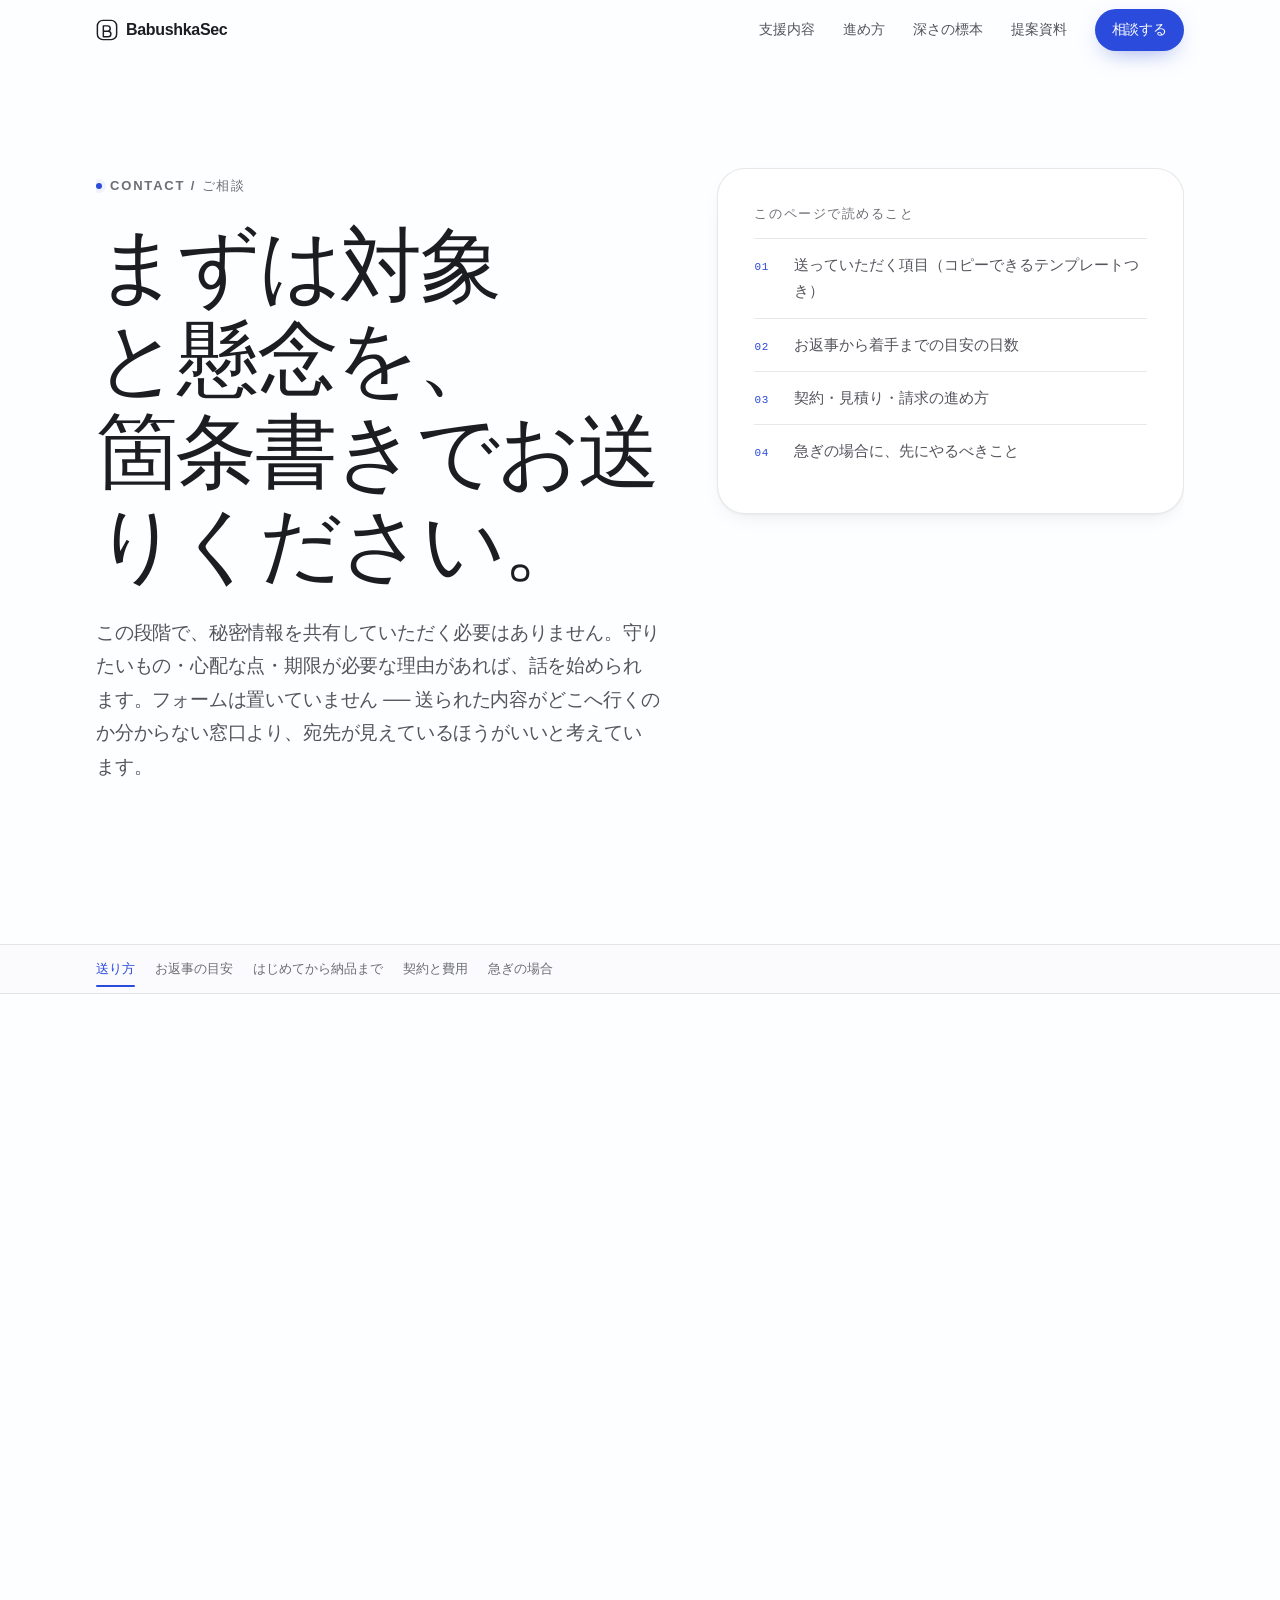
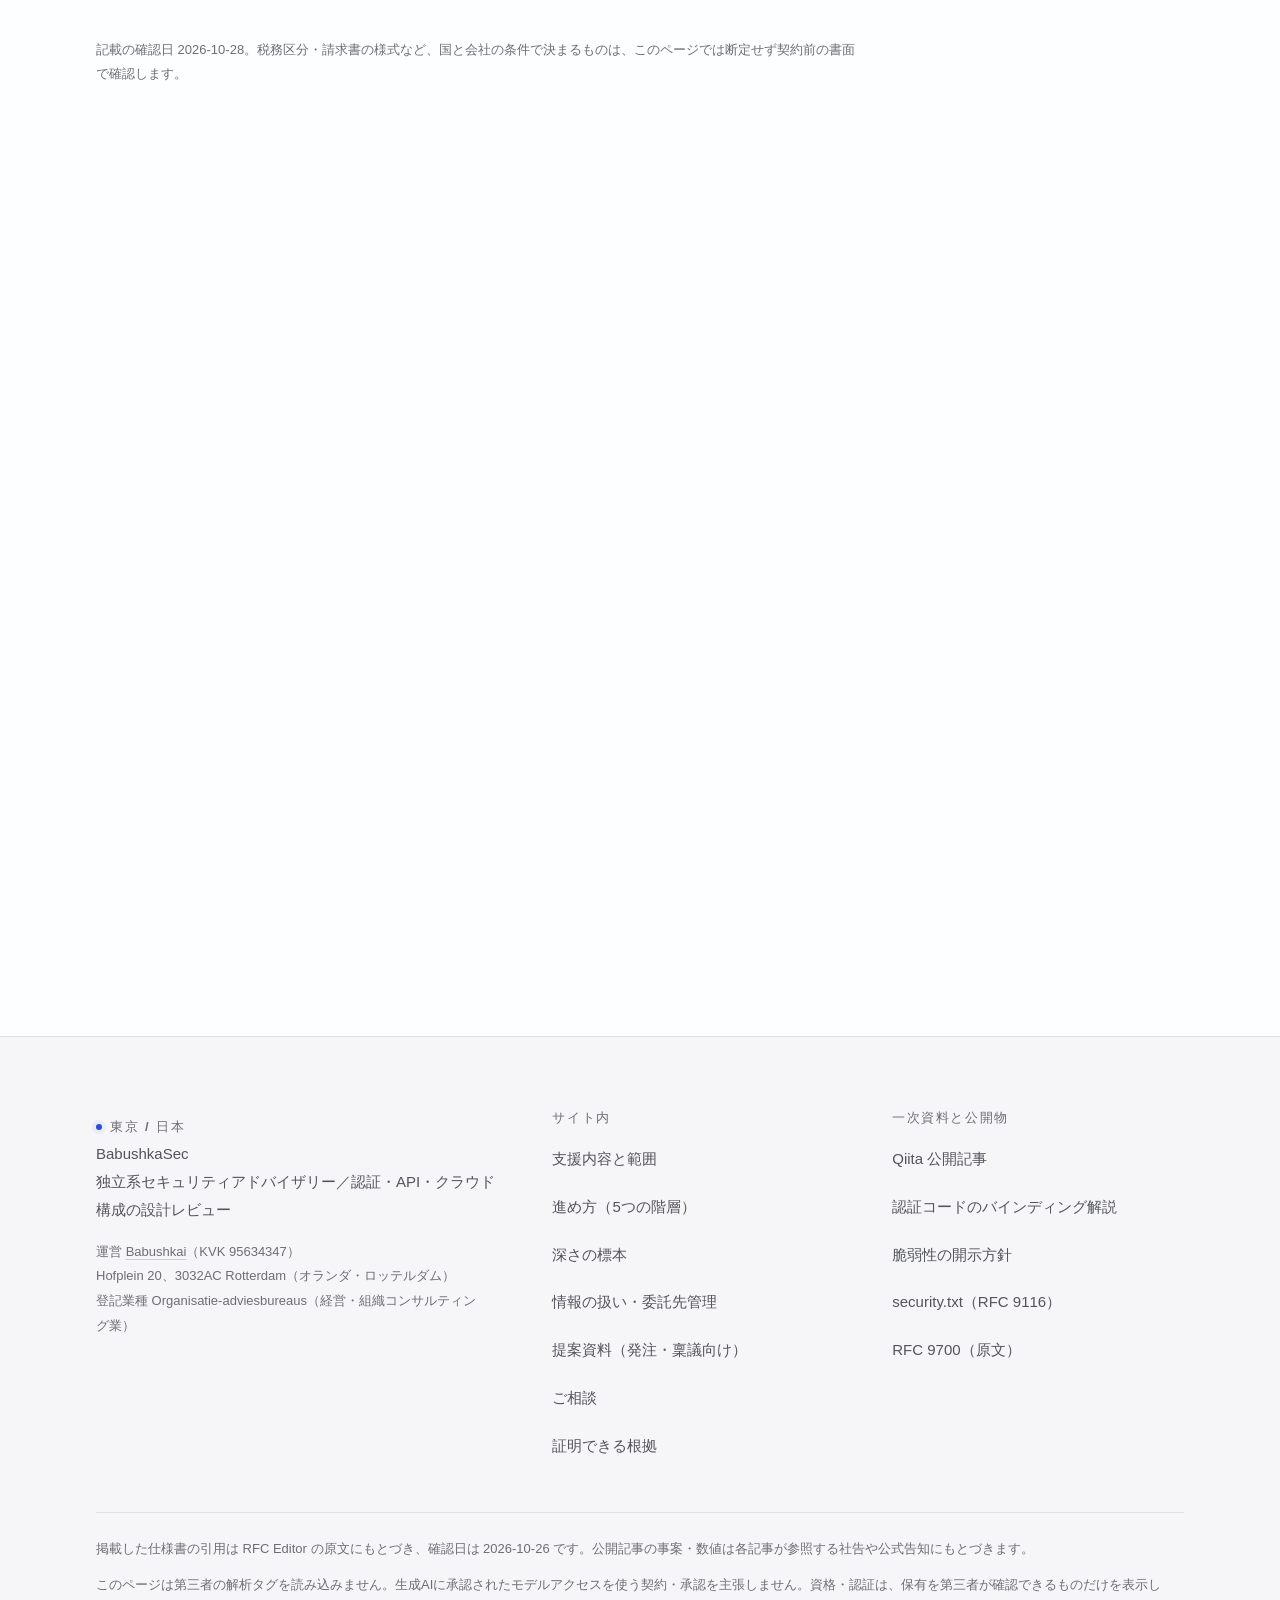
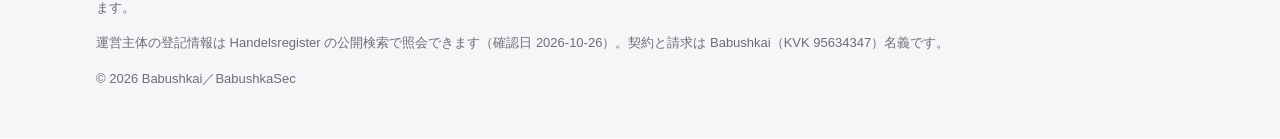
==== contact/index.html @ 6091a39f "Deploy d9eabf2 from babushkai/security-advisory" ====
<!DOCTYPE html><html lang="ja"><head><meta charset="UTF-8"><meta name="viewport" content="width=device-width, initial-scale=1"><meta http-equiv="Content-Security-Policy" content="default-src 'self'; script-src 'self'; style-src 'self'; img-src 'self' data:; font-src 'self'; connect-src 'self'; object-src 'none'; base-uri 'self'; form-action 'none'"><meta name="referrer" content="strict-origin-when-cross-origin"><meta name="view-transition" content="same-origin"><title>ご相談｜BabushkaSec</title><meta name="description" content="相談メールに書いていただく項目、お返事の目安、はじめてから納品までの流れ、契約と費用の進め方。秘密情報はまだ不要で、守りたいものと期限の理由があれば話を始められます。"><link rel="canonical" href="https://security.babushkai.com/contact/"><link rel="icon" href="/favicon.svg" type="image/svg+xml"><link rel="apple-touch-icon" href="/apple-touch-icon.png"><meta name="robots" content="noindex, nofollow"><meta property="og:type" content="website"><meta property="og:locale" content="ja_JP"><meta property="og:site_name" content="BabushkaSec"><meta property="og:title" content="ご相談｜BabushkaSec"><meta property="og:description" content="相談メールに書いていただく項目、お返事の目安、はじめてから納品までの流れ、契約と費用の進め方。秘密情報はまだ不要で、守りたいものと期限の理由があれば話を始められます。"><meta property="og:url" content="https://security.babushkai.com/contact/"><meta property="og:image" content="https://security.babushkai.com/og/contact.png"><meta property="og:image:width" content="1200"><meta property="og:image:height" content="630"><meta property="og:image:alt" content="ご相談：相談テンプレート、お返事の目安、契約と費用の手順"><meta name="twitter:card" content="summary_large_image"><meta name="theme-color" content="#fdfeff"><!-- 構造化データ（JSON-LD は data block なので CSP の実行対象ではない）。値の組み立ては src/data/schema.ts --><script type="application/ld+json">{"@context":"https://schema.org","@graph":[{"@type":"ProfessionalService","@id":"https://security.babushkai.com/#organization","name":"BabushkaSec","legalName":"Babushkai","url":"https://security.babushkai.com/","description":"東京の独立系セキュリティアドバイザリー。認証・API・クラウド構成の設計レビューを、公表資料・仕様書・設定・コード・実行結果の5階層に降りて、推測と確認を分けたまま届けます。","email":"daisuke.kuwabara@babushkai.com","foundingDate":"2024-11","identifier":{"@type":"PropertyValue","propertyID":"オランダ商工会議所（Kamer van Koophandel）の Handelsregister の登記番号","value":"95634347"},"areaServed":{"@type":"Place","name":"東京 / 日本"},"sameAs":["https://qiita.com/emi_ndk"],"availableService":[{"@type":"Service","name":"アーキテクチャレビュー","description":"仕様書の意図と、実装された前提のズレを特定します。 手元に残るもの：判断サマリ（経営層向け・数ページ） / 階層別の論点一覧（根拠のリンク付き） / 優先順位つきの改善案と再検証の条件"},{"@type":"Service","name":"Web・API 実装レビュー","description":"「直せる形」で返すために、コードと挙動まで読みます。 手元に残るもの：論点ごとの根拠（設定値・コード位置・実行結果） / そのまま送れる再現手順と期待応答 / 修正方針と回帰テスト案"},{"@type":"Service","name":"継続アドバイザリー","description":"レビューで終わらせず、設計判断に残ります。 手元に残るもの：判断の根拠が残る合意記録 / 開いたままの論点リスト（次回に続く形で） / 四半期ごとの改善計画の更新"}]},{"@type":"WebSite","@id":"https://security.babushkai.com/#website","url":"https://security.babushkai.com/","name":"BabushkaSec","inLanguage":"ja","publisher":{"@id":"https://security.babushkai.com/#organization"}}]}</script><link rel="stylesheet" href="/_astro/style.DCOoBDTN.css"></head><body><a class="skip-link" href="#main">本文へ移動</a><header class="site-header"><div class="shell header-inner"><a class="brand" href="/" aria-label="BabushkaSec ホーム"><svg viewBox="0 0 24 24" aria-hidden="true" fill="none"><rect x="1.5" y="1.5" width="21" height="21" rx="6" stroke="currentColor" stroke-width="1.6"></rect><path d="M8 7.5h4.6a2.9 2.9 0 0 1 0 5.8H8V7.5Zm0 5.8h5.2a3.05 3.05 0 0 1 0 6.1H8v-6.1Z" stroke="currentColor" stroke-width="1.6" stroke-linejoin="round"></path></svg><span>BabushkaSec</span></a><nav class="primary-nav" aria-label="メインナビゲーション"><div class="nav-links"><a href="/services/">支援内容</a><a href="/#method">進め方</a><a href="/#depth">深さの標本</a><a href="/proposal/">提案資料</a></div><a class="btn btn-primary header-cta" href="/contact/">相談する</a></nav></div></header><main id="main"><div class="page-head shell"><div class="page-head-main"><p class="eyebrow" data-reveal><span class="dot" aria-hidden="true"></span>Contact / ご相談</p><h1 data-reveal data-step="1">まずは対象と懸念を、<br>箇条書きでお送りください。</h1><p class="lead" data-reveal data-step="2">この段階で、秘密情報を共有していただく必要はありません。守りたいもの・心配な点・期限が必要な理由があれば、話を始められます。フォームは置いていません ── 送られた内容がどこへ行くのか分からない窓口より、宛先が見えているほうがいいと考えています。</p><div class="page-actions" data-reveal data-step="3"><a class="btn btn-primary btn-lg" href="mailto:daisuke.kuwabara@babushkai.com">メールで相談する</a><a class="btn btn-quiet btn-lg" href="/services/">支援内容と範囲を見る<svg class="arrow" viewBox="0 0 24 24" fill="none" aria-hidden="true"><path d="M5 12h14m-6-7 7 7-7 7" stroke="currentColor" stroke-width="1.8" stroke-linecap="round" stroke-linejoin="round"></path></svg></a></div></div><aside class="page-aside card" data-reveal data-step="4"><h2 class="page-aside-title">このページで読めること</h2><ol class="page-aside-list"><li>送っていただく項目（コピーできるテンプレートつき）</li><li>お返事から着手までの目安の日数</li><li>契約・見積り・請求の進め方</li><li>急ぎの場合に、先にやるべきこと</li></ol></aside></div><nav class="rail" aria-label="ご相談の章"><div class="rail-inner"><ol class="rail-links"><li><a href="#send">送り方</a></li><li><a href="#targets">お返事の目安</a></li><li><a href="#flow">はじめてから納品まで</a></li><li><a href="#terms">契約と費用</a></li><li><a href="#urgent">急ぎの場合</a></li></ol></div><span class="rail-progress" aria-hidden="true"></span></nav><section id="send" class="section-tight" aria-labelledby="send-title"><div class="shell"><div class="section-head"><p class="eyebrow" data-reveal><span class="dot" aria-hidden="true"></span>What to send</p><h2 id="send-title" data-reveal data-step="1">空欄のまま、<br>貼っていただいて構いません。</h2><p class="lead measure" data-reveal data-step="2">全部が埋まっている必要はありません。分かっている行だけ書いて、残りは「未定」で結構です。こちらから聞き返すのは、そのあとです。</p></div><div class="template card" data-reveal data-step="3"><div class="template-head"><h3>相談の貼り込みテンプレート</h3><button class="copy-btn" type="button" data-copy="#consult-template">コピー</button></div><pre id="consult-template"><code>対象サービス：
守りたいもの：（利用者情報 / 課金 / 社内システム など）
いま一番心配なこと：
期限が必要な理由：（来月のリリース判定に間に合わせたい など）
見せられる範囲：（設計書 / 設定の抜粋 / コード / テスト環境）
相談したい内容：設計レビュー / 実装レビュー / 継続的な相談
連絡先：</code></pre></div><p class="contact-meta" data-reveal data-step="4">宛先 <a href="mailto:daisuke.kuwabara@babushkai.com">daisuke.kuwabara@babushkai.com</a> ／ 運営 <a href="https://www.kvk.nl/zoeken/?source=kvk&amp;query=babushkai" target="_blank" rel="noopener noreferrer">Babushkai</a>（KVK 95634347・ロッテルダム登記）／ 日本語・英語、どちらも歓迎します</p><div class="callout" data-reveal data-step="4"><h3>書かなくてよかったもの</h3><p>認証情報の生値・顧客データのサンプル・本番の設定そのもの・誰かの名前。これらが揃うと判断が速くなることは、まずありません。必要なものはこっちから名指しでお聞きします。</p></div></div></section><section id="targets" class="section" aria-labelledby="targets-title"><div class="shell"><div class="section-head"><p class="eyebrow" data-reveal><span class="dot" aria-hidden="true"></span>Response</p><h2 id="targets-title" data-reveal data-step="1">返事が来ない、を<br>いちばん嫌がると分かっています。</h2><p class="lead measure" data-reveal data-step="2">下表は目標であって保証ではありません。遅れる理由は必ず先に連絡します。脆弱性の報告に対する目標は <a href="/disclosure/">開示方針</a> に別で置いてあります。</p></div><div class="table-wrap" data-reveal data-step="3"><table><caption>相談から着手まで（目標値。確約ではありません）</caption><thead><tr><th scope="col">段階</th><th scope="col">こちらでやること</th><th scope="col">補足</th></tr></thead><tbody><tr><th scope="row">お返事</th><td>いただいたメールに、人の目を通してお返しします。自動返信ではありません。</td><td>営業時間という区切りを置いていないので「翌営業日」ではなく営業日ベースの目安です。</td></tr><tr><th scope="row">範囲案の草案</th><td>見られる範囲・見ないもの・工数の目安を、A4 1枚の草案にしてお渡しします。</td><td>ここで金額が必要なら、前提を書いた見積りとして出します。</td></tr><tr><th scope="row">打ち合わせ</th><td>60分、オンラインで。録音の可否はそのときにご相談します。</td><td>窓口の方お1人につながれていれば、他の方は同席でも欠席でも構いません。</td></tr><tr><th scope="row">着手</th><td>範囲定義書・秘密保持契約・見積りに合意できた時点で開始します。</td><td>口頭だけで始まる仕事はしません。ここを省略すると、必ず後で範囲が膨らみます。</td></tr></tbody></table></div></div></section><section id="flow" class="section-tight" aria-labelledby="flow-title"><div class="shell"><div class="section-head"><p class="eyebrow" data-reveal><span class="dot" aria-hidden="true"></span>Process</p><h2 id="flow-title" data-reveal data-step="1">はじめる前に、<br>合意したことを書き残す。</h2></div><div class="steps" data-reveal data-step="2"><article class="step"><b>1</b><h3>相談</h3><p>対象と懸けられているものを、メールで箇条書きでお送りください。秘密情報の共有はこの段階では不要です。</p></article><article class="step"><b>2</b><h3>範囲の合意</h3><p>見るもの・見ないもの・許可の範囲・情報の扱い・費用を書面で合意します。口頭だけの開始はしません。</p></article><article class="step"><b>3</b><h3>検証</h3><p>5つの階層を降り、確認できた事実と仮説を分けたまま記録します。中間の論点を随時共有します。</p></article><article class="step"><b>4</b><h3>納品と手当て</h3><p>経営層向けの要約と、実装チームがそのまま動かせる手順をセットでお渡しし、修正後に再検証します。</p></article></div></div></section><section id="terms" class="section" aria-labelledby="terms-title"><div class="shell"><div class="section-head"><p class="eyebrow" data-reveal><span class="dot" aria-hidden="true"></span>Contract</p><h2 id="terms-title" data-reveal data-step="1">発注に必要な手続きを、<br>先に並べておきます。</h2><p class="lead measure" data-reveal data-step="2">調達・法務からの問いには、<a href="/data-handling/">情報の扱いと委託先管理</a> のページでまとめて答えています。こちらも稟議にそのまま貼れる形です。</p></div><div class="grid-cards" data-reveal data-step="3"><article class="card card-pad fact"><h3>金額は、Webに置いていません</h3><p>範囲によって変わるため、一律の価格表を置きません。初回の認識合わせのあと、前提を書いた見積り（有効期限つき）を書面でお渡しします。着手前に金額が分からなくて困る、という状態にはしません。</p></article><article class="card card-pad fact"><h3>秘密保持は、範囲より先</h3><p>範囲定義書と秘密保持契約に合意できてから作業をはじめます。雛形はどちらのものでも構いません。口頭だけで始まった仕事は、必ず後で範囲の解釈が割れます。</p></article><article class="card card-pad fact"><h3>契約と請求の主体</h3><p>Babushkai（KVK 95634347・オランダ・ロッテルダム登記）名義です。窓口メールドメインと同一商号の事業者で、商号・住所・業種は公開検索で照会できます。</p></article><article class="card card-pad fact"><h3>情報を渡す前に決めること</h3><p>見ないもの・受け取り方・保持期間・削除の確認まで、契約の時点で書面にします。生ログや個人情報を預からない形で足りることがほとんどです。</p></article></div><p class="footnote">記載の確認日 2026-10-28。税務区分・請求書の様式など、国と会社の条件で決まるものは、このページでは断定せず契約前の書面で確認します。</p></div></section><section id="urgent" class="section-tight" aria-labelledby="urgent-title"><div class="shell"><div class="section-head"><p class="eyebrow" data-reveal><span class="dot" aria-hidden="true"></span>Emergency</p><h2 id="urgent-title" data-reveal data-step="1">インシデントの最中に<br>頼める形ではありません。</h2><p class="lead measure" data-reveal data-step="2">ここは正直に書いておきます。私たちは個人事業に近い規模のアドバイザリーで、24時間の待機も、一次対応のチームも持っていません。</p></div><ul class="principles" data-reveal data-step="3"><li>被害が進行している疑いがあるときは、まず御社の窓口（SOC・CSIRT・契約中の診断会社）へ連絡してください。私たちの初回応答は営業日ベースです。</li><li>影響範囲の切り分けや、経営層への説明資料の整理には、当日でも関われることがあります。その旨を件名に書いていただけば、動けるかを先にお返しします。</li><li>修正が終わった箇所の再検証、再発防止策の設計への反映は、この仕事の中心です。</li></ul><div class="page-next" data-reveal data-step="4"><a href="/services/"><b>支援内容と範囲<svg class="arrow" viewBox="0 0 24 24" fill="none" aria-hidden="true"><path d="M5 12h14m-6-7 7 7-7 7" stroke="currentColor" stroke-width="1.8" stroke-linecap="round" stroke-linejoin="round"></path></svg></b><span>3つの支援の範囲・工数目安・含まないもの。</span></a><a href="/data-handling/"><b>情報の扱い<svg class="arrow" viewBox="0 0 24 24" fill="none" aria-hidden="true"><path d="M5 12h14m-6-7 7 7-7 7" stroke="currentColor" stroke-width="1.8" stroke-linecap="round" stroke-linejoin="round"></path></svg></b><span>預からないもの、保持と削除、未取得の規格。</span></a><a href="/disclosure/"><b>脆弱性の報告<svg class="arrow" viewBox="0 0 24 24" fill="none" aria-hidden="true"><path d="M5 12h14m-6-7 7 7-7 7" stroke="currentColor" stroke-width="1.8" stroke-linecap="round" stroke-linejoin="round"></path></svg></b><span>このサイトについて見つけた場合は、こちらから。</span></a></div></div></section></main><footer class="site-footer"><div class="shell"><div class="footer-grid"><div><p class="eyebrow"><span class="dot" aria-hidden="true"></span>東京 / 日本</p><p class="person-role">BabushkaSec<br>独立系セキュリティアドバイザリー／認証・API・クラウド構成の設計レビュー</p><p class="footer-operator">運営 <a href="https://www.kvk.nl/zoeken/?source=kvk&amp;query=babushkai" target="_blank" rel="noopener noreferrer">Babushkai</a>（KVK 95634347）<br>Hofplein 20、3032AC Rotterdam（オランダ・ロッテルダム）<br>登記業種 Organisatie-adviesbureaus（経営・組織コンサルティング業）</p></div><div><h3>サイト内</h3><div class="footer-links"><a href="/services/">支援内容と範囲</a><a href="/#method">進め方（5つの階層）</a><a href="/#depth">深さの標本</a><a href="/data-handling/">情報の扱い・委託先管理</a><a href="/proposal/">提案資料（発注・稟議向け）</a><a href="/contact/">ご相談</a><a href="/#trust">証明できる根拠</a></div></div><div><h3>一次資料と公開物</h3><div class="footer-links"><a href="https://qiita.com/emi_ndk" target="_blank" rel="noopener noreferrer">Qiita 公開記事</a><a href="/notes/oauth-authorization-code/">認証コードのバインディング解説</a><a href="/disclosure/">脆弱性の開示方針</a><a href="/.well-known/security.txt">security.txt（RFC 9116）</a><a href="https://www.rfc-editor.org/rfc/rfc9700.html" target="_blank" rel="noopener noreferrer">RFC 9700（原文）</a></div></div></div><div class="footer-note"><p>掲載した仕様書の引用は RFC Editor の原文にもとづき、確認日は 2026-10-26 です。公開記事の事案・数値は各記事が参照する社告や公式告知にもとづきます。</p><p>このページは第三者の解析タグを読み込みません。生成AIに承認されたモデルアクセスを使う契約・承認を主張しません。資格・認証は、保有を第三者が確認できるものだけを表示します。</p><p>運営主体の登記情報は Handelsregister の公開検索で照会できます（確認日 2026-10-26）。契約と請求は Babushkai（KVK 95634347）名義です。</p><p>&copy; 2026 Babushkai／BabushkaSec</p></div></div></footer><script type="module" src="/_astro/Base.astro_astro_type_script_index_0_lang.BrA5s5Nx.js"></script></body></html>
---- _astro/style.DCOoBDTN.css ----
@layer reset{*,:before,:after{box-sizing:border-box}body,h1,h2,h3,p,ul,ol,figure,dl,dd{margin:0}ul,ol{padding:0;list-style:none}button,input,textarea,select{font:inherit;color:inherit}button{cursor:pointer;background:0 0;border:0}button,a{-webkit-tap-highlight-color:transparent}img,svg{max-width:100%;display:block}a{color:inherit;text-decoration:none}[hidden]{display:none!important}}@layer tokens{@property --h-action{syntax:"<number>";inherits:true;initial-value:267}@property --c-action{syntax:"<number>";inherits:true;initial-value:.222}@property --h-neutral{syntax:"<number>";inherits:true;initial-value:275}@property --scrolled{syntax:"<number>";inherits:true;initial-value:0}@property --lit{syntax:"<number>";inherits:true;initial-value:0}:root{color-scheme:light;--h-action:267;--c-action:.222;--h-reject:29;--c-reject:.174;--h-accept:161;--c-accept:.11;--h-neutral:275;--canvas:oklch(99.6% .002 var(--h-neutral));--surface:oklch(100% 0 var(--h-neutral));--surface-soft:oklch(97.4% .003 var(--h-neutral));--night:oklch(15.8% .007 var(--h-action));--night-surface:oklch(21% .01 var(--h-action));--ink:oklch(23.2% .006 var(--h-neutral));--ink-2:oklch(44.8% .012 var(--h-neutral));--ink-3:oklch(54% .01 var(--h-neutral));--night-ink:oklch(97.1% .004 var(--h-neutral));--night-ink-2:oklch(72% .016 var(--h-neutral));--hairline:#00000017;--hairline-strong:#00000029;--night-hairline:#ffffff24;--action:oklch(48.9% var(--c-action) var(--h-action));--action-hover:oklch(42.2% var(--c-action) var(--h-action));--action-solid:var(--action);--on-action:oklch(99.6% .002 var(--h-neutral));--reject:oklch(54.3% var(--c-reject) var(--h-reject));--accept:oklch(51.5% var(--c-accept) var(--h-accept));--reject-ink:oklch(48.5% var(--c-reject) var(--h-reject));--accept-ink:oklch(46.1% var(--c-accept) var(--h-accept));--depth-1:oklch(48.9% var(--c-action) var(--h-action));--depth-2:oklch(41% calc(var(--c-action) * .94) var(--h-action));--depth-3:oklch(35% calc(var(--c-action) * .86) var(--h-action));--depth-4:oklch(29.5% calc(var(--c-action) * .76) var(--h-action));--depth-5:oklch(24.5% calc(var(--c-action) * .64) var(--h-action));--veil:#fbfbfdb8;--veil-strong:#fbfbfddb;--paper-edge:linear-gradient(180deg, oklch(100% 0 var(--h-neutral)), oklch(98% .003 var(--h-neutral)));--dot:#0000001a;--grid-line:oklch(from var(--ink) l c h / .05);--hover-wash:#00000005;--glow:oklch(from var(--action) l c h / .16);--night-glow:oklch(from var(--action) l c h / .34);--action-glow:oklch(from var(--action) l c h / .6);--action-hairline:oklch(from var(--action) l c h / .16);--tint:oklch(from var(--action) l c h / .06);--reject-tint:oklch(from var(--reject) l c h / .1);--accept-tint:oklch(from var(--accept) l c h / .12);--invert-ink:oklch(99.6% .002 var(--h-neutral));--code-ink:oklch(87% .012 var(--h-neutral));--link-on-night:oklch(78% .12 var(--h-action));--mark-use:oklch(85% .13 165);--mark-guard:oklch(80% .13 25);--font-sans:-apple-system, BlinkMacSystemFont, "SF Pro Display", "SF Pro Text", "Hiragino Sans", "Hiragino Kaku Gothic ProN", "Yu Gothic UI", "Noto Sans JP", "Segoe UI", sans-serif;--font-mono:ui-monospace, "SF Mono", "JetBrains Mono", Menlo, Consolas, monospace;--display:clamp(1.875rem, 7.6vw, 5.1rem);--h2:clamp(1.75rem, 4.1vw, 3rem);--h3:clamp(1.25rem, 2.1vw, 1.625rem);--lead:clamp(1.0625rem, 1.5vw, 1.375rem);--body:1.0625rem;--caption:.8125rem;--leading-tight:1.14;--leading-heading:1.32;--leading-body:1.85;--tracking-display:-.032em;--tracking-heading:-.021em;--gutter:clamp(1.25rem, 4vw, 2.5rem);--content-max:68rem;--reading-max:38rem;--section-space:clamp(5.5rem, 12vw, 10.5rem);--r-s:12px;--r-m:20px;--r-l:28px;--r-pill:999px;--shadow-s:0 1px 2px #1018280a, 0 8px 24px -12px #10182824;--shadow-m:0 2px 6px #1018280d, 0 32px 72px -28px #1018283d;--shadow-float:0 40px 120px -40px #10182861, 0 2px 8px #1018280f;--ease-out:cubic-bezier(.22, .61, .36, 1);--lift:translateY(-2px);--header-h:3.75rem;--anchor-cite:--cite}@media (width<=54rem){:root{--header-h:7.4375rem}}@supports not (color:oklch(from red l c h)){:root{--grid-line:#1d1d1f0d;--glow:#274bdb29;--night-glow:#274bdb57;--action-glow:#274bdb99;--action-hairline:#274bdb29;--tint:#274bdb0f;--reject-tint:#c0392c1a;--accept-tint:#167a531f}}@media (color-gamut:p3){:root{--c-action:.245}}}@layer base{html{scroll-behavior:smooth;scroll-padding-top:calc(var(--header-h) + 4rem);-webkit-text-size-adjust:100%;font-kerning:normal;font-optical-sizing:auto;text-spacing-trim:normal;text-autospace:normal}pre,code,kbd,samp{text-spacing-trim:space-none;text-autospace:no-autospace;font-optical-sizing:auto}body{background:var(--canvas);color:var(--ink);font-family:var(--font-sans);font-size:var(--body);line-height:var(--leading-body);font-synthesis-weight:none;-webkit-font-smoothing:antialiased;text-rendering:optimizelegibility}h1,h2,h3{font-weight:600;line-height:var(--leading-heading);letter-spacing:var(--tracking-heading);text-wrap:balance}h1,h2{font-feature-settings:"palt" 1}@supports (hanging-punctuation:first){h1,h2{hanging-punctuation:first last}}h1{font-size:var(--display);line-height:var(--leading-tight);letter-spacing:var(--tracking-display)}h2{font-size:var(--h2)}h3{font-size:var(--h3)}code,pre,kbd{font-family:var(--font-mono)}p{overflow-wrap:break-word;line-break:strict;text-wrap:pretty}strong{font-weight:600}::selection{color:var(--on-action);background:var(--action-solid)}:where(a,button,summary,[tabindex]):focus-visible{outline:3px solid var(--action);outline-offset:3px;border-radius:var(--r-s)}@supports (initial-letter:2){.article-body>h2+p:first-letter{initial-letter:2;color:var(--action);margin-inline-end:.35rem;font-weight:600}}:where(.ledger-date,.metric b,.slide-metrics b,time,.pdf-meta,.registry-en,.chip-mono,.service-no,.layer-index,.slide-foot){font-variant-numeric:tabular-nums}}@layer layout{.shell{width:min(var(--content-max), 100% - (var(--gutter) * 2));margin-inline:auto}.section{padding-block:var(--section-space);position:relative}.section-tight{padding-block:clamp(4rem,8vw,6.5rem)}.stack>*+*{margin-top:var(--gap,1rem)}.skip-link{z-index:999;border-radius:var(--r-pill);background:var(--ink);color:var(--invert-ink);transition:translate .2s var(--ease-out);padding:.75rem 1.25rem;font-size:.9375rem;position:fixed;top:.75rem;left:50%;translate:-50% -200%}.skip-link:focus{translate:-50%}}@layer components{.eyebrow{font-size:var(--caption);letter-spacing:.14em;text-transform:uppercase;color:var(--ink-3);align-items:center;gap:.5rem;font-weight:600;display:inline-flex}@media (width<=26rem){.eyebrow{letter-spacing:.06em}}.eyebrow .dot{background:var(--action);width:6px;height:6px;box-shadow:0 0 0 4px var(--tint);border-radius:50%}.lead{font-size:var(--lead);color:var(--ink-2);letter-spacing:-.01em;line-height:1.75}.measure{max-width:var(--reading-max)}.section-head{gap:1.25rem;max-width:46rem;margin-bottom:clamp(2.5rem,5vw,4.5rem);display:grid}.section-head p:last-child{color:var(--ink-2);font-size:1.0625rem}.btn{border-radius:var(--r-pill);letter-spacing:-.01em;min-height:3rem;transition:background-color .24s var(--ease-out), color .24s var(--ease-out), box-shadow .24s var(--ease-out), transform .18s var(--ease-out);justify-content:center;align-items:center;gap:.5rem;padding:.75rem 1.5rem;font-size:1rem;font-weight:600;display:inline-flex}.btn:active{transform:scale(.975)}.btn-primary{background:var(--action-solid);color:var(--on-action);box-shadow:0 8px 24px -10px var(--action-glow)}.btn-primary:hover{background:var(--action-hover)}.btn-quiet{color:var(--action);padding-inline:.5rem}.btn-quiet:hover{text-underline-offset:.35em;text-decoration:underline 1.5px}.btn-lg{min-height:3.25rem;padding:.9rem 1.875rem;font-size:1.0625rem}.arrow{width:1.1em;height:1.1em;transition:transform .24s var(--ease-out);flex:none}.btn:hover .arrow,.row-link:hover .arrow{transform:translate(3px)}.chip{border-radius:var(--r-pill);background:var(--surface-soft);color:var(--ink-2);font-size:var(--caption);letter-spacing:.01em;white-space:nowrap;align-items:center;gap:.375rem;padding:.25rem .625rem;font-weight:600;display:inline-flex}.chip-mono{font-family:var(--font-mono);letter-spacing:.02em;font-size:.75rem}a.chip{border:1px solid var(--hairline-strong);transition:color .2s var(--ease-out), border-color .2s var(--ease-out), transform .2s var(--ease-out)}a.chip:hover{color:var(--action);border-color:var(--action)}.chip-reject{background:var(--reject-tint);color:var(--reject-ink)}.chip-accept{background:var(--accept-tint);color:var(--accept-ink)}.card{background:var(--surface);border:1px solid var(--hairline);border-radius:var(--r-l);box-shadow:var(--shadow-s)}.card-pad{padding:clamp(1.5rem,3vw,2.25rem)}.rail{top:calc(var(--header-h) - 1px);z-index:90;background:var(--veil-strong);backdrop-filter:saturate(180%)blur(20px);border-block:1px solid var(--hairline);position:sticky}.rail-inner{width:min(var(--content-max), 100% - (var(--gutter) * 2));align-items:center;gap:1rem;margin-inline:auto;display:flex}.rail-links{scrollbar-width:none;-webkit-overflow-scrolling:touch;gap:clamp(.625rem,1.6vw,1.25rem);display:flex;overflow-x:auto}.rail-links::-webkit-scrollbar{display:none}.rail-links li{display:flex}.rail-links a{white-space:nowrap;color:var(--ink-3);transition:color .2s var(--ease-out);align-items:baseline;gap:.375rem;padding-block:.75rem;font-size:.8125rem;display:inline-flex}.rail-links a:hover{color:var(--ink)}.rail-links b{font-family:var(--font-mono);letter-spacing:.06em;opacity:.72;font-size:.6875rem}.rail-links a.is-current{color:var(--action);font-weight:700}.rail-hint{font-family:var(--font-mono);letter-spacing:.06em;color:var(--ink-3);flex:none;margin-inline-start:auto;font-size:.6875rem}@media (width<=47rem){.rail-hint{display:none}}@supports (animation-timeline:scroll()){.rail-progress{background:var(--action);transform-origin:0;height:2px;animation-name:rail-progress;animation-timing-function:linear;animation-fill-mode:both;position:absolute;inset:auto 0 -1px;transform:scaleX(0)}@keyframes rail-progress{0%{transform:scaleX(0)}to{transform:scaleX(1)}}.rail-progress,.site-header{animation-timeline:scroll(root)}}.site-header{z-index:100;background:var(--veil);backdrop-filter:saturate(180%)blur(20px);transition:border-color .3s var(--ease-out), background-color .3s var(--ease-out);border-bottom:1px solid #0000;position:fixed;inset:0 0 auto}@supports (color:oklch(from red l c h)) and (animation-timeline:scroll()){.site-header{background:oklch(from var(--canvas) l c h / calc(.72 + .2 * var(--scrolled)));border-bottom-color:oklch(from var(--ink) l c h / calc(var(--scrolled) * .13));animation-name:header-veil;animation-timing-function:linear;animation-fill-mode:both;animation-range:0 12px}@keyframes header-veil{0%{--scrolled:0}to{--scrolled:1}}}.header-inner{align-items:center;gap:1rem;min-height:3.75rem;display:flex}.brand{letter-spacing:-.02em;align-items:center;gap:.5rem;min-height:2.75rem;font-size:1rem;font-weight:700;display:inline-flex}.brand svg{width:22px;height:22px}.primary-nav{align-items:center;gap:clamp(.75rem,2vw,1.25rem);min-width:0;margin-inline-start:auto;display:flex}.nav-links{align-items:center;gap:clamp(.75rem,2.4vw,1.75rem);display:flex}.nav-links a{color:var(--ink-2);white-space:nowrap;transition:color .2s var(--ease-out);margin-block:-.625rem;padding-block:.625rem;font-size:.875rem;font-weight:500}.nav-links a:hover{color:var(--ink)}.nav-links a[aria-current=page]{color:var(--ink);text-underline-offset:.42em;font-weight:650;text-decoration:underline 1.5px}.header-cta{white-space:nowrap;flex:none;min-height:2.375rem;margin-inline-start:.5rem;padding:.5rem 1.0625rem;font-size:.875rem}@media (width<=54rem){.header-inner{flex-wrap:wrap;padding-block:.5rem}.primary-nav{order:3;width:100%;margin-inline-start:0}.nav-links{scrollbar-width:none;flex:auto;min-width:0;font-size:.8125rem;overflow-x:auto}.nav-links::-webkit-scrollbar{display:none}.header-cta{margin-inline-start:.75rem}}.artifact-wrap{margin-top:clamp(3rem,7vw,5.5rem);position:relative}.artifact-glow{z-index:0;pointer-events:none;background:radial-gradient(58% 58% at 50% 34%, var(--glow), transparent 70%);filter:blur(12px);height:118%;position:absolute;inset:-14% 0 auto}.artifact{z-index:1;background:var(--surface);border:1px solid var(--hairline);border-radius:var(--r-l);max-width:52rem;box-shadow:var(--shadow-float);text-align:start;margin-inline:auto;position:relative;overflow:hidden;transform:perspective(1600px)rotateX(3.5deg)}.artifact-bar{border-bottom:1px solid var(--hairline);background:var(--paper-edge);font-size:var(--caption);color:var(--ink-3);align-items:center;gap:.75rem;padding:.875rem clamp(1rem,2.5vw,1.75rem);display:flex}.artifact-bar>span:last-of-type{overflow-wrap:anywhere;min-width:0}.artifact-bar .lights{gap:6px;margin-inline-end:.25rem;display:inline-flex}.artifact-bar .lights i{background:var(--dot);border-radius:50%;width:9px;height:9px}.artifact-body{gap:clamp(1rem,2vw,1.5rem);padding:clamp(1.25rem,3vw,2rem) clamp(1rem,2.5vw,1.75rem);display:grid}@media (width>=62rem){.artifact-body{grid-template-columns:1.15fr .85fr;align-items:start}}.spec-quote{font-family:var(--font-mono);color:var(--ink-2);letter-spacing:-.005em;white-space:pre-wrap;word-break:break-word;font-size:.875rem;line-height:1.9}.spec-quote mark{background:var(--tint);color:var(--action);border-radius:4px;padding:.1em .25em;font-weight:600}@media (width<=30rem){.spec-quote{font-size:.8125rem;line-height:1.95}}.test-panel{align-content:start;gap:.75rem;display:grid}.test-row{border-radius:var(--r-s);background:var(--surface-soft);align-items:baseline;gap:.625rem;padding:.75rem .875rem;font-size:.875rem;line-height:1.6;display:flex}.test-row dt{font-family:var(--font-mono);color:var(--ink-3);letter-spacing:.02em;min-width:5.5rem;font-size:.75rem}.test-row dd{margin:0;font-weight:500}.fold{border-top:1px solid var(--hairline)}.fold:last-child{border-bottom:1px solid var(--hairline)}.fold summary{cursor:pointer;align-items:center;gap:clamp(.75rem,2vw,1.5rem);width:100%;padding:clamp(1.25rem,2.6vw,1.875rem) 0;list-style:none;display:flex}.fold summary::-webkit-details-marker{display:none}.fold summary .chevron{width:1.25rem;height:1.25rem;color:var(--ink-3);transition:transform .3s var(--ease-out), color .2s;flex:none;margin-inline-start:auto}.fold[open] summary .chevron{color:var(--action);transform:rotate(180deg)}.fold summary:hover .fold-question{color:var(--action)}.fold-question{letter-spacing:-.018em;transition:color .2s var(--ease-out);font-size:clamp(1.0625rem,1.9vw,1.375rem);font-weight:600;line-height:1.5}.fold-body{gap:clamp(1.25rem,2.6vw,2rem);padding-bottom:clamp(1.75rem,3.5vw,2.75rem);display:grid}.fold-quote{border-radius:var(--r-m);background:var(--surface);border:1px solid var(--hairline);box-shadow:var(--shadow-s);padding:clamp(1.125rem,2.4vw,1.625rem)}.fold-grid{gap:clamp(1rem,2vw,1.5rem);display:grid}@media (width>=48rem){.fold-grid{grid-template-columns:repeat(3,1fr)}}.fold-cell h3{font-size:var(--caption);letter-spacing:.1em;text-transform:uppercase;color:var(--ink-3);margin-bottom:.5rem;font-weight:700;line-height:1.4}.fold-cell p{color:var(--ink-2);font-size:.9375rem;line-height:1.8}.fold-translation{color:var(--ink-2);margin-top:.875rem;font-size:.9375rem;line-height:1.9}.fold-cite{margin-top:1.125rem;font-size:.8125rem;font-style:normal;display:block}.fold-cite a{font-family:var(--font-mono);color:var(--action);align-items:center;gap:.375rem;display:inline-flex}.fold-cite a:hover{text-underline-offset:.3em;text-decoration:underline}.fold-note{color:var(--ink-2);justify-content:start;gap:.875rem;font-size:.9375rem;line-height:1.85;display:grid}.fold-plain summary{padding-block:clamp(1.125rem,2.2vw,1.625rem)}.faq-answer{color:var(--ink-2);font-size:1rem;line-height:1.9}.disclosure-title{letter-spacing:-.01em;color:var(--night-ink);font-size:1.0625rem;font-weight:600}.metric{transition:color .2s var(--ease-out);display:block}.metric:hover b{color:var(--action)}.footnote{max-width:48rem;color:var(--ink-3);margin-top:clamp(1.5rem,3vw,2.25rem);font-size:.8125rem;line-height:1.85}.site-footer{border-top:1px solid var(--hairline);background:var(--surface-soft);padding-block:clamp(3rem,6vw,4.5rem) clamp(2rem,4vw,3rem)}.footer-grid{grid-template-columns:1fr;gap:clamp(2rem,4vw,3rem);display:grid}@media (width>=56rem){.footer-grid{grid-template-columns:1.4fr 1fr 1fr}}.footer-grid h3{font-size:var(--caption);letter-spacing:.12em;text-transform:uppercase;color:var(--ink-3);margin-bottom:.875rem}.footer-links{gap:.625rem;font-size:.9375rem;display:grid}.footer-links a{color:var(--ink-2);padding-block:.3125rem;transition:color .2s;display:inline-block}.footer-links a:hover{color:var(--ink);text-underline-offset:.3em;text-decoration:underline}.footer-operator{color:var(--ink-3);margin-top:1rem;font-size:.8125rem;line-height:1.9}.footer-operator a{text-underline-offset:.25em;text-decoration:underline;text-decoration-color:var(--hairline-strong)}.footer-operator a:hover{color:var(--ink);text-decoration-color:currentColor}.footer-note{border-top:1px solid var(--hairline);color:var(--ink-3);gap:.75rem;margin-top:clamp(2rem,4vw,3rem);padding-top:1.5rem;font-size:.8125rem;line-height:1.8;display:grid}.cite{display:inline}.cite-trigger{min-height:1.875rem;font-family:var(--font-mono);color:var(--action);border-bottom:1px dashed oklch(from var(--action) l c h / .45);border-radius:6px;align-items:baseline;gap:.3em;margin-inline:-.25rem;padding:.35em .25rem;font-size:.9375em;line-height:1.4;transition:background-color .2s,border-color .2s;display:inline-flex}.cite-trigger:hover{background:var(--tint);border-bottom-style:solid;border-bottom-color:var(--action)}.cite-mark{opacity:.55;font-size:.85em}.cite-note{inset:unset;border:1px solid var(--hairline-strong);border-radius:var(--r-m);background:var(--surface);max-inline-size:min(26rem,100vw - 3rem);color:var(--ink);box-shadow:var(--shadow-float);padding:clamp(1.125rem,2.4vw,1.5rem)}.cite-note::backdrop{background:0 0}@supports (position-area:block-end){.cite-note{position-area:block-end;position-try-fallbacks:flip-block, block-start span-inline-end, inline-start;margin-block:.5rem}}.cite-where{font-family:var(--font-mono);letter-spacing:.04em;color:var(--action);font-size:.75rem}.cite-body{color:var(--ink-2);margin-top:.625rem;font-size:.9375rem;line-height:1.85}.cite-link{color:var(--action);text-underline-offset:.28em;margin-top:1rem;font-size:.8125rem;text-decoration:underline;display:inline-block}.cite-link:hover{color:var(--action-hover)}}@layer sections{.hero{text-align:center;padding-top:clamp(7.5rem,16vw,11rem);padding-bottom:clamp(4rem,9vw,7rem);overflow-x:clip}.hero h1{margin-top:1.25rem;max-width:20ch;margin-inline:auto}.hero .lead{margin-top:1.5rem;max-width:34rem;margin-inline:auto}.hero-actions{flex-wrap:wrap;justify-content:center;gap:.75rem 1rem;margin-top:2.25rem;display:flex}.hero-meta{flex-wrap:wrap;justify-content:center;gap:.5rem;margin-top:1.5rem;display:flex}.band{background:var(--surface);border-block:1px solid var(--hairline)}.band-inner{gap:clamp(2rem,4vw,3.5rem);padding-block:clamp(3rem,6vw,4.5rem);display:grid}@media (width>=62rem){.band-inner{grid-template-columns:1.05fr .95fr;align-items:center}}.metrics{grid-template-columns:1fr;gap:clamp(1.25rem,3vw,1.75rem);display:grid}@media (width>=34rem){.metrics{grid-template-columns:repeat(2,minmax(0,1fr));gap:clamp(1.5rem,3vw,2.25rem) clamp(1.25rem,3vw,2rem)}}.metric b{letter-spacing:-.035em;white-space:nowrap;font-size:clamp(1.5rem,5.4vw,2.375rem);font-weight:700;line-height:1.14;display:block}.metric span{color:var(--ink-3);margin-top:.375rem;font-size:.8125rem;line-height:1.6;display:block}.deck{display:block}.layer-card{background:var(--surface);border:1px solid var(--hairline);border-radius:var(--r-l);box-shadow:var(--shadow-m);border-inline-start:3px solid var(--depth,var(--depth-1));gap:clamp(1rem,2vw,1.75rem);padding:clamp(1.75rem,4vw,3rem);display:grid;position:sticky}.layer-card:before{content:"";border-radius:inherit;box-shadow:var(--shadow-float);opacity:var(--lit,0);pointer-events:none;position:absolute;inset:-1px}.layer-card:first-child{--depth:var(--depth-1)}.layer-card:nth-child(2){--depth:var(--depth-2)}.layer-card:nth-child(3){--depth:var(--depth-3)}.layer-card:nth-child(4){--depth:var(--depth-4)}.layer-card:nth-child(5){--depth:var(--depth-5)}.layer-card+.layer-card{margin-top:clamp(1.25rem,2.5vh,2.25rem)}.deck>:last-child{margin-bottom:clamp(2rem,8vh,6rem)}@media (width>=56rem){.layer-card{grid-template-columns:minmax(0,1fr) minmax(0,1.35fr);gap:clamp(1.5rem,4vw,4rem)}}.layer-index{font-family:var(--font-mono);color:var(--action);letter-spacing:.08em;font-size:.8125rem}.layer-card h3{letter-spacing:-.028em;margin-top:.75rem;font-size:clamp(1.5rem,3.2vw,2.25rem);line-height:1.28}.layer-en{font-size:var(--caption);letter-spacing:.14em;text-transform:uppercase;color:var(--ink-3);margin-top:.5rem}.layer-card p{color:var(--ink-2);font-size:1.0625rem}.layer-card p+p{border-top:1px solid var(--hairline);color:var(--ink-3);margin-top:1rem;padding-top:1rem;font-size:.9375rem}@supports (position:sticky){.layer-card:first-child{top:6rem}.layer-card:nth-child(2){top:calc(6rem + 22px)}.layer-card:nth-child(3){top:calc(6rem + 44px)}.layer-card:nth-child(4){top:calc(6rem + 66px)}.layer-card:nth-child(5){top:calc(6rem + 88px)}}.ledger{border-top:1px solid var(--hairline)}.ledger-row{border-bottom:1px solid var(--hairline);transition:background-color .24s var(--ease-out);align-items:baseline;gap:.375rem 1.5rem;padding:clamp(1.25rem,2.4vw,1.75rem) 0;display:grid}@media (width>=62rem){.ledger-row{grid-template-columns:7.5rem minmax(0,1fr) 9rem 1.5rem}}.ledger-row:hover{background:var(--hover-wash)}.ledger-date{font-family:var(--font-mono);color:var(--ink-3);letter-spacing:.02em;font-size:.8125rem}.ledger-main h3{letter-spacing:-.02em;font-size:clamp(1.0625rem,1.9vw,1.375rem);line-height:1.5}.ledger-main p{color:var(--ink-3);margin-top:.375rem;font-size:.9375rem}.ledger-metric{letter-spacing:-.02em;white-space:nowrap;font-size:1.0625rem;font-weight:600}.ledger-arrow{width:1.25rem;height:1.25rem;color:var(--ink-3);transition:transform .24s var(--ease-out), color .2s}.ledger-row:hover .ledger-arrow{color:var(--action);transform:translate(4px)}.patterns{gap:clamp(1rem,2vw,1.5rem);display:grid}.pattern{transition:transform .3s var(--ease-out), box-shadow .3s var(--ease-out);gap:clamp(1.25rem,2.4vw,2rem);padding:clamp(1.5rem,3vw,2.25rem);display:grid}.pattern:hover{box-shadow:var(--shadow-m);transform:translateY(-3px)}@media (width>=62rem){.pattern{grid-template-columns:minmax(0,1.15fr) minmax(0,1fr);grid-template-areas:"head spec""quote spec";align-items:start;column-gap:clamp(2rem,4vw,3.5rem)}.pattern-head{grid-area:head}.pattern-quote{grid-area:quote}.pattern-spec{grid-area:spec}}.pattern-no{font-family:var(--font-mono);color:var(--action);letter-spacing:.08em;font-size:.8125rem}.pattern h3{max-width:27ch;margin-top:.625rem;font-size:clamp(1.125rem,2.2vw,1.5rem);line-height:1.45}.pattern-break{color:var(--ink-2);margin-top:.75rem;font-size:.9375rem}.pattern-layers{flex-wrap:wrap;gap:.375rem;margin-top:1.125rem;display:flex}.pattern-layers a{border:1px solid var(--hairline-strong);border-radius:var(--r-pill);min-height:2rem;color:var(--ink-2);transition:color .2s var(--ease-out), border-color .2s var(--ease-out);align-items:center;padding:.125rem .6875rem;font-size:.75rem;font-weight:600;display:inline-flex}.pattern-layers a:hover{color:var(--action);border-color:var(--action)}.pattern-quote{border-inline-start:2px solid var(--hairline-strong);gap:.625rem;margin:0;padding-inline-start:1.125rem;display:grid}.pattern-quote q{font-family:var(--font-mono);color:var(--ink);quotes:none;font-size:.8125rem;line-height:1.9}.pattern-translation{color:var(--ink-2);font-size:.875rem;line-height:1.8}.pattern-quote cite{font-size:var(--caption);color:var(--ink-3);flex-wrap:wrap;align-items:center;gap:.375rem .75rem;font-style:normal;display:flex}.pattern-quote cite a{color:var(--action);align-items:center;gap:.25rem;font-weight:600;display:inline-flex}.pattern-spec{border-top:1px solid var(--hairline);margin:0;display:grid}.pattern-spec>div{border-bottom:1px solid var(--hairline);gap:.25rem;padding:.875rem 0;display:grid}.pattern-spec dt{font-size:var(--caption);letter-spacing:.1em;text-transform:uppercase;color:var(--ink-3);font-weight:600}.pattern-spec dd{color:var(--ink-2);font-size:.875rem;line-height:1.75}.grid-cards{grid-template-columns:repeat(auto-fit,minmax(min(100%,19rem),1fr));gap:clamp(1rem,2vw,1.5rem);display:grid}.service{transition:transform .3s var(--ease-out), box-shadow .3s var(--ease-out);flex-direction:column;gap:1.125rem;display:flex}.service:hover{box-shadow:var(--shadow-m);transform:translateY(-4px)}.service-no{font-family:var(--font-mono);color:var(--ink-3);letter-spacing:.08em;font-size:.8125rem}.service h3{font-size:1.3125rem;line-height:1.45}.service>p{color:var(--ink-2);font-size:.9375rem}.service>ul{gap:.5rem;margin-top:auto;display:grid}.service li{color:var(--ink-2);padding-inline-start:1.125rem;font-size:.875rem;line-height:1.75;position:relative}.service li:before{content:"";background:var(--action);opacity:.55;border-radius:50%;width:5px;height:5px;position:absolute;top:.7em;left:0}.service-spec{border-top:1px solid var(--hairline);gap:.875rem;margin:0;padding-top:1.125rem;display:grid}.service-spec>div{gap:.3125rem;display:grid}.service-spec dt{font-size:var(--caption);letter-spacing:.1em;text-transform:uppercase;color:var(--ink-3);font-weight:600}.service-spec dd{color:var(--ink-2);font-size:.875rem;line-height:1.7}.service-artifacts{gap:.375rem;display:grid}.service-artifacts li{color:var(--ink-2);padding-inline-start:1.125rem;font-size:.875rem;line-height:1.7;position:relative}.service-artifacts li:before{content:"";background:var(--action);opacity:.45;border-radius:50%;width:5px;height:5px;position:absolute;top:.65em;left:0}.service .row-link{font-size:.875rem}.service-output{border-top:1px solid var(--hairline);color:var(--ink-3);padding-top:1rem;font-size:.8125rem}.service-output b{font-size:var(--caption);letter-spacing:.1em;text-transform:uppercase;color:var(--ink-3);margin-bottom:.25rem;display:block}.night{background:var(--night);color:var(--night-ink);position:relative;overflow:hidden}.night:before{content:"";pointer-events:none;background:radial-gradient(50% 50% at 50% 40%, var(--night-glow), transparent 68%);filter:blur(20px);height:90%;position:absolute;inset:-40% 0 auto}.night>*{position:relative}.night h2{color:var(--night-ink)}.night .eyebrow,.night .section-head p:last-child{color:var(--night-ink-2)}.split{gap:clamp(1rem,2vw,1.5rem);display:grid}@media (width>=56rem){.split{grid-template-columns:1fr 1fr}}.night-card{background:var(--night-surface);border:1px solid var(--night-hairline);border-radius:var(--r-l);padding:clamp(1.5rem,3vw,2.25rem)}.night-card h3{letter-spacing:-.01em;color:var(--night-ink);margin-bottom:1rem;font-size:1.0625rem}.check-list{gap:.875rem;display:grid}.check-list li{color:var(--night-ink-2);gap:.75rem;font-size:.9375rem;line-height:1.75;display:flex}.check-list svg{flex:none;width:1.125rem;height:1.125rem;margin-top:.2em}.mark-use{color:var(--mark-use)}.mark-guard{color:var(--mark-guard)}.disclosure{background:var(--night-surface);border:1px solid var(--night-hairline);border-radius:var(--r-l);align-items:start;gap:1rem;margin-top:clamp(1.25rem,2.5vw,2rem);padding:clamp(1.5rem,3vw,2.25rem);display:grid}@media (width>=56rem){.disclosure{grid-template-columns:1fr 1.4fr;gap:clamp(1.5rem,4vw,3rem)}}.disclosure p{color:var(--night-ink-2);font-size:.9375rem;line-height:1.85}.program-list{gap:.75rem;margin-top:1rem;display:grid}.program-list a,.program-list span{color:var(--night-ink);align-items:baseline;gap:.625rem;font-size:.875rem;display:flex}.program-list em{font-style:normal;font-family:var(--font-mono);letter-spacing:.04em;color:var(--night-ink-2);min-width:5.5rem;font-size:.75rem}.program-list a:hover{text-underline-offset:.3em;text-decoration:underline}.about-grid{gap:clamp(2rem,5vw,4rem);display:grid}@media (width>=62rem){.about-grid{grid-template-columns:.85fr 1.15fr}}.person{align-content:start;gap:1.25rem;display:grid}.person-name{letter-spacing:-.04em;font-size:clamp(2.25rem,6vw,3.25rem);font-weight:700;line-height:1.05}.person-role{color:var(--ink-2);font-size:.9375rem;line-height:1.85}.principles{gap:.75rem;margin-top:.5rem;display:grid}.principles li{color:var(--ink-2);padding-inline-start:1.5rem;font-size:.9375rem;position:relative}.principles li:before{content:"";background:var(--action);width:.75rem;height:1px;position:absolute;top:.7em;left:0}.writing{gap:1.75rem;display:grid}.writing h3{font-size:var(--caption);letter-spacing:.12em;text-transform:uppercase;color:var(--ink-3)}.writing ul{border-top:1px solid var(--hairline)}.writing li{border-bottom:1px solid var(--hairline)}.writing a{transition:color .2s, padding-left .24s var(--ease-out);align-items:baseline;gap:1rem;padding:.875rem 0;font-size:.9375rem;line-height:1.7;display:flex}.writing a:hover{color:var(--action);padding-left:.375rem}.writing time{font-family:var(--font-mono);color:var(--ink-3);flex:none;font-size:.75rem}.trust-heading{font-size:var(--caption);letter-spacing:.14em;text-transform:uppercase;color:var(--ink-3);margin-top:clamp(2.75rem,5.5vw,4.25rem)}.proof-grid{grid-template-columns:repeat(auto-fit,minmax(min(100%,17rem),1fr));gap:clamp(.875rem,1.6vw,1.25rem);margin-top:1.5rem;display:grid}.proof{flex-direction:column;gap:.75rem;display:flex}.proof h4{letter-spacing:-.018em;font-size:1.0625rem;line-height:1.5}.proof p{color:var(--ink-2);font-size:.9375rem;line-height:1.8}.row-link{color:var(--action);align-items:center;gap:.375rem;margin-top:auto;font-size:.875rem;font-weight:600;display:inline-flex}.row-link:hover{text-underline-offset:.3em;text-decoration:underline 1px}.trust-empty{color:var(--ink-2);margin-top:1.5rem;font-size:.9375rem;line-height:1.9}.registry{border-top:1px solid var(--hairline);margin-top:1.5rem}.registry-row{border-bottom:1px solid var(--hairline);gap:.875rem 2.5rem;padding:clamp(1.25rem,2.4vw,1.75rem) 0;display:grid}@media (width>=62rem){.registry-row{grid-template-columns:minmax(0,1fr) minmax(0,1.35fr)}}.registry-head{align-content:start;gap:.5rem;display:grid}.registry-head b{letter-spacing:-.022em;font-size:1.1875rem;line-height:1.45}.registry-en{font-family:var(--font-mono);letter-spacing:.06em;color:var(--ink-3);font-size:.75rem}.registry-head .chip{justify-self:start;margin-top:.25rem}.registry-body p{color:var(--ink-2);font-size:.9375rem;line-height:1.85}.registry-note{color:var(--ink-3);margin-top:.5rem;font-size:.875rem}.registry-body .row-link{margin-top:.875rem}.steps{grid-template-columns:repeat(auto-fit,minmax(min(100%,15rem),1fr));gap:clamp(1rem,2vw,1.5rem);display:grid}.step{border-radius:var(--r-m);background:var(--surface);border:1px solid var(--hairline);padding:clamp(1.25rem,2.6vw,1.75rem)}.step b{background:var(--tint);width:2rem;height:2rem;color:var(--action);border-radius:50%;justify-content:center;align-items:center;font-size:.875rem;font-weight:700;display:inline-flex}.step h3{margin-top:1rem;font-size:1.125rem}.step p{color:var(--ink-2);margin-top:.5rem;font-size:.9375rem;line-height:1.8}.faq{max-width:46rem;margin-inline:auto}.contact{text-align:center}.contact h2{max-width:22ch;margin-inline:auto}.contact .lead{margin-top:1.25rem;max-width:32rem;margin-inline:auto}.template{text-align:start;max-width:44rem;margin:clamp(2rem,4vw,3rem) auto 0}.template-head{border-bottom:1px solid var(--hairline);align-items:center;gap:.75rem;padding-bottom:.75rem;display:flex}.template-head h3{font-size:.9375rem}.copy-btn{border-radius:var(--r-pill);border:1px solid var(--hairline-strong);min-height:2.25rem;margin-inline-start:auto;padding:.4rem .875rem;font-size:.8125rem;font-weight:600;transition:background-color .2s,color .2s,border-color .2s}.copy-btn:hover{background:var(--ink);color:var(--invert-ink);border-color:var(--ink)}.template pre{background:var(--surface);border:1px solid var(--hairline);border-radius:var(--r-m);color:var(--ink-2);box-shadow:var(--shadow-s);margin-top:1rem;padding:clamp(1.125rem,2.4vw,1.625rem);font-size:.8125rem;line-height:2;overflow-x:auto}.contact-status{color:var(--ink-3);margin-top:1.5rem;font-size:.875rem}.contact-meta{color:var(--ink-3);overflow-wrap:anywhere;margin-top:1.25rem;font-size:.875rem;line-height:1.9}.contact-meta a{color:var(--action);text-underline-offset:.25em;text-decoration:underline;text-decoration-color:var(--hairline-strong)}.contact-meta a:hover{text-decoration-color:currentColor}.article{padding-top:clamp(7.5rem,14vw,10rem)}.article-head{text-align:center;max-width:44rem;margin-inline:auto}.article-body{gap:1.75rem;max-width:42rem;margin:clamp(2.5rem,6vw,4rem) auto 0;display:grid}.article-body h2{margin-top:clamp(2rem,5vw,3.25rem);font-size:clamp(1.375rem,2.8vw,1.875rem)}.article-body h3{margin-top:clamp(1.5rem,3vw,2.25rem);font-size:1.125rem}.article-body p{color:var(--ink-2);font-size:1.0625rem;line-height:1.95}.article-body>p+p:not(.lead){margin-top:-.5rem}.article-body a{text-underline-offset:.24em;text-decoration:underline 1px;text-decoration-color:var(--hairline-strong)}.article-body a:hover{color:var(--action);text-decoration-color:currentColor}.pullquote{border-radius:var(--r-m);background:var(--surface);border:1px solid var(--hairline);box-shadow:var(--shadow-s);padding:clamp(1.5rem,3vw,2.25rem)}.pullquote p{font-family:var(--font-mono);color:var(--ink);font-size:.9375rem;line-height:2}.pullquote cite{color:var(--ink-3);margin-top:1rem;font-size:.8125rem;font-style:normal;display:block}.codeblock{border-radius:var(--r-m);background:var(--night);color:var(--code-ink);font-family:var(--font-mono);white-space:pre-wrap;overflow-wrap:anywhere;margin:0;padding:clamp(1.125rem,2.4vw,1.625rem);font-size:.8125rem;line-height:2;overflow-x:auto}.codeblock b{color:var(--night-ink);font-weight:600}.table-wrap{border:1px solid var(--hairline);border-radius:var(--r-m);background:var(--surface);overflow-x:auto}table{border-collapse:collapse;width:100%;font-size:.875rem}caption{text-align:start;font-size:var(--caption);letter-spacing:.1em;text-transform:uppercase;color:var(--ink-3);border-bottom:1px solid var(--hairline);padding:1rem 1.25rem}th,td{text-align:start;vertical-align:top;border-bottom:1px solid var(--hairline);padding:.875rem 1.25rem;line-height:1.75}tbody tr:last-child th,tbody tr:last-child td{border-bottom:0}thead th{font-size:var(--caption);letter-spacing:.06em;text-transform:uppercase;color:var(--ink-3);background:var(--surface-soft);font-weight:700}.callout{border-radius:var(--r-m);background:var(--tint);border:1px solid var(--action-hairline);padding:clamp(1.25rem,2.6vw,1.75rem)}.callout h3{margin-bottom:.5rem;font-size:1rem}.callout p{color:var(--ink-2);font-size:.9375rem}.article-body h2{border-top:1px solid var(--hairline);padding-top:clamp(1.25rem,2.4vw,2rem)}.permalink{font-family:var(--font-mono);color:var(--ink-3);opacity:0;transition:opacity .2s var(--ease-out), color .2s var(--ease-out);margin-inline-start:.5rem;font-size:.62em;font-weight:400;text-decoration:none}h2:hover .permalink,.permalink:focus-visible{opacity:1;color:var(--action)}@media (hover:none){.permalink{opacity:.5}}.article-end{border-top:1px solid var(--hairline);gap:clamp(1.5rem,3vw,2.5rem);max-width:46rem;margin:clamp(3.5rem,7vw,5rem) auto 0;padding-top:clamp(2rem,4vw,3rem);display:grid}@media (width>=56rem){.article-end{grid-template-columns:.95fr 1.05fr;align-items:start;column-gap:clamp(2rem,4vw,3.5rem)}}.article-end-lead h2{margin-block:.75rem .875rem;font-size:clamp(1.375rem,2.6vw,1.875rem)}.article-end-lead p{color:var(--ink-2);font-size:1rem;line-height:1.9}.article-end-links{gap:.75rem;display:grid}.article-end-links a{border:1px solid var(--hairline);border-radius:var(--r-m);background:var(--surface);box-shadow:var(--shadow-s);gap:.3125rem;padding:clamp(1rem,2vw,1.375rem);display:grid;position:relative}.article-end-links b{letter-spacing:-.018em;padding-inline-end:1.75rem;font-size:1.0625rem}.article-end-links span{color:var(--ink-3);font-size:.875rem;line-height:1.75}.article-end-links .arrow{width:1.125rem;height:1.125rem;color:var(--ink-3);position:absolute;top:50%;right:clamp(1rem,2vw,1.375rem);translate:0 -50%}.article-nav{border-top:1px solid var(--hairline);flex-wrap:wrap;align-items:center;gap:1rem;max-width:42rem;margin:clamp(3rem,6vw,4.5rem) auto 0;padding-top:1.5rem;display:flex}.lost{text-align:center;place-content:center;min-height:70vh;padding-block:8rem;display:grid}.slide{border-bottom:1px solid var(--hairline);align-content:center;min-height:100svh;padding-block:clamp(6rem,11vh,8rem);scroll-margin-top:3.75rem;display:grid}@supports not (min-height:100svh){.slide{min-height:100vh}}.slide-inner{width:min(var(--content-max), 100% - (var(--gutter) * 2));gap:clamp(1.25rem,2.4vw,1.875rem);margin-inline:auto;display:grid}.slide h1,.slide h2{max-width:24ch}.slide .lead{margin-top:-.25rem}.night .lead,.night .slide-note{color:var(--night-ink-2)}.slide-cover{min-height:max(100svh,44rem)}.slide-cover .hero-actions{margin-top:.25rem}.slide .hero-actions,.slide .hero-meta{justify-content:flex-start}.slide .hero-meta{margin-top:0}.slide-metrics{background:var(--hairline);border:1px solid var(--hairline);border-radius:var(--r-l);grid-template-columns:repeat(auto-fit,minmax(min(100%,13.5rem),1fr));gap:1px;display:grid;overflow:hidden}.slide-metrics li{background:var(--surface);align-content:start;gap:.25rem;padding:clamp(1.25rem,2.4vw,1.75rem);display:grid}.slide-metrics b{letter-spacing:-.032em;font-size:clamp(1.375rem,3.4vw,2rem);font-weight:700;line-height:1.2}.slide-metrics span{color:var(--ink);font-size:.875rem;font-weight:600}.slide-metrics em{color:var(--ink-3);font-size:.8125rem;font-style:normal;line-height:1.7}.slide-cards{grid-template-columns:repeat(auto-fit,minmax(min(100%,16rem),1fr));gap:clamp(1rem,2vw,1.5rem);display:grid}.slide-card h3{font-size:1.125rem}.slide-card p{color:var(--ink-2);margin-top:.75rem;font-size:.9375rem;line-height:1.85}.slide-card-meta{font-family:var(--font-mono);letter-spacing:.08em;text-transform:uppercase;color:var(--action);margin-bottom:1rem;font-size:.6875rem}.slide-columns{grid-template-columns:repeat(auto-fit,minmax(min(100%,18rem),1fr));gap:clamp(1rem,2vw,1.5rem);display:grid}.slide-columns h3{margin-bottom:1rem;font-size:1.0625rem}.slide-list{gap:.875rem;display:grid}.slide-list li{color:var(--ink-2);padding-inline-start:1.25rem;font-size:.9375rem;line-height:1.85;position:relative}.slide-list li:before{content:"";background:var(--hairline-strong);width:.625rem;height:1px;position:absolute;top:.85em;left:0}.night .slide-list li{color:var(--night-ink-2)}.night .slide-list li:before{background:var(--night-hairline)}.slide-evidence{grid-template-columns:repeat(auto-fit,minmax(min(100%,15.5rem),1fr));gap:clamp(.75rem,1.6vw,1rem);display:grid}.slide-evidence-item{align-content:start;gap:.5rem;padding:clamp(1.125rem,2.2vw,1.5rem);display:grid}.slide-evidence-item h3{font-size:1rem}.slide-evidence-item p{color:var(--ink-2);font-size:.875rem;line-height:1.85}.slide-evidence-item .row-link{margin-top:auto;font-size:.8125rem}.slide-note{border-top:1px solid var(--hairline);max-width:52rem;color:var(--ink-3);padding-top:1.125rem;font-size:.875rem;line-height:1.9}.night .slide-note{border-top-color:var(--night-hairline)}.slide-sources{flex-wrap:wrap;align-items:center;gap:.5rem 1rem;display:flex}.slide-sources-label{font-family:var(--font-mono);letter-spacing:.1em;text-transform:uppercase;color:var(--ink-3);font-size:.6875rem}.slide-sources a{color:var(--action);text-underline-offset:.25em;text-decoration:underline 1px;text-decoration-color:var(--hairline-strong);font-size:.875rem;font-weight:600}.slide-sources a:hover{text-decoration-color:currentColor}.night .slide-sources-label{color:var(--night-ink-2)}.night .slide-sources a{color:var(--link-on-night)}.slide-foot{font-family:var(--font-mono);letter-spacing:.08em;text-transform:uppercase;color:var(--ink-3);justify-content:space-between;gap:1rem;margin-top:clamp(.5rem,2vw,1.25rem);font-size:.6875rem;display:flex}.night .slide-foot{color:var(--night-ink-2)}.deck-toc{border-radius:var(--r-l);background:var(--surface);border:1px solid var(--hairline);box-shadow:var(--shadow-s);margin-top:clamp(1rem,3vw,2rem);padding:clamp(1.25rem,2.6vw,1.75rem)}.deck-toc-title{letter-spacing:.1em;text-transform:uppercase;color:var(--ink-3);font-size:.8125rem;font-weight:700}.deck-toc-title span{color:var(--ink-3);letter-spacing:.04em;font-weight:500}.deck-toc-list{grid-template-columns:repeat(auto-fill,minmax(min(100%,13rem),1fr));gap:.25rem 1.5rem;margin-top:1.25rem;display:grid}.deck-toc-list a{border-bottom:1px solid var(--hairline);transition:color .2s var(--ease-out);align-items:baseline;gap:.625rem;padding:.4375rem 0;font-size:.9375rem;font-weight:600;display:flex}.deck-toc-list a:hover{color:var(--action)}.deck-toc-list b{font-family:var(--font-mono);color:var(--action);letter-spacing:.06em;font-size:.6875rem;font-weight:700}@media (scripting:none){[data-print],.rail-hint,.copy-btn{display:none}}.deck-end{border-top:1px solid var(--hairline)}.deck-end .template{margin-inline:auto}.pdf-card{border:1px solid var(--hairline);border-radius:var(--r-l);background:var(--canvas);box-shadow:var(--shadow-m);margin:0;overflow:hidden}.pdf-head{border-bottom:1px solid var(--hairline);background:var(--surface);justify-content:space-between;align-items:baseline;gap:1rem;padding:.875rem clamp(1rem,2vw,1.25rem);display:flex}.pdf-name{letter-spacing:-.01em;font-size:.9375rem;font-weight:700}.pdf-meta{font-family:var(--font-mono);letter-spacing:.06em;text-transform:uppercase;color:var(--ink-3);white-space:nowrap;font-size:.6875rem}.pdf-frame{background:var(--surface-soft);border:0;width:100%;height:clamp(22rem,44vw,33rem);display:block}.pdf-fallback{border-top:1px solid var(--hairline);color:var(--ink-3);margin:0;padding:.75rem clamp(1rem,2vw,1.25rem) 1rem;font-size:.8125rem;line-height:1.85}.pdf-fallback a{color:var(--action);text-underline-offset:.25em;text-decoration:underline;text-decoration-color:var(--hairline-strong);font-weight:600}.pdf-fallback a:hover{text-decoration-color:currentColor}@media print{@page{size:A4 landscape;margin:12mm}.site-header,.rail,.skip-link,.hero-actions,.copy-btn,.rail-hint,.pdf-card,.site-footer .footer-links{display:none!important}body{background:#fff}[data-reveal]{opacity:1!important;filter:none!important;transform:none!important}.slide{break-after:page;border-bottom:0;min-height:0;padding-block:0 4mm}.deck-end{break-before:page}.slide-inner{gap:3.5mm;width:100%}.slide-cover{min-height:0}.slide h1{font-size:1.75rem;line-height:1.2}.slide h2{font-size:1.375rem;line-height:1.25}.slide h3,.slide-card h3,.slide-evidence-item h3{font-size:.875rem}.slide .lead{font-size:.8125rem;line-height:1.65}.slide-card p,.slide-list li,.slide-evidence-item p,.slide-note{font-size:.75rem;line-height:1.6}.slide-metrics b{font-size:1.125rem}.slide-metrics li,.slide-evidence-item{gap:1mm;padding:2.5mm}.slide-metrics span{font-size:.6875rem}.slide-metrics em,.slide-evidence-item .row-link{font-size:.625rem;line-height:1.5}.slide-list{gap:1.25mm}.slide-cards,.slide-columns,.slide-evidence{gap:2.5mm}.slide-evidence{grid-template-columns:repeat(4,minmax(0,1fr))}.slide-note{padding-top:2.5mm}.slide-foot{margin-top:2mm;font-size:.5625rem}.slide-sources a{font-size:.6875rem}.deck-toc{margin-top:2mm;padding:3mm}.deck-toc-list{grid-template-columns:repeat(auto-fill,minmax(min(100%,9rem),1fr));gap:.25mm 3mm;margin-top:1.5mm}.deck-toc-list a{padding:.75mm 0;font-size:.75rem}.night,.night-card{color:var(--ink)!important;border-color:var(--hairline-strong)!important;background:#fff!important}.night:before{display:none}.night h2,.night-card h3,.night .slide-list li,.night .slide-note,.night .slide-foot,.night .eyebrow{color:var(--ink)!important}.table-wrap,.card,.step,.deck-toc{box-shadow:none!important;border-color:var(--hairline-strong)!important}.slide-table table,table{font-size:8.5pt}caption{padding:1.5mm 2.5mm;font-size:6.5pt}th,td{padding:1.25mm 2.5mm;line-height:1.45}.slide-sources a:after{content:"（" attr(href) "）";color:var(--ink-3);font-weight:400}}}@layer pages{.page-head{gap:clamp(2rem,4vw,3.5rem);padding-top:clamp(7.5rem,15vw,10.5rem);padding-bottom:clamp(2.5rem,5vw,4rem);display:grid;overflow-x:clip}@media (width>=62rem){.page-head{grid-template-columns:minmax(0,1.1fr) minmax(0,.9fr);align-items:start}}.page-head-main h1{max-width:19ch;margin-top:1.25rem}.page-head-main .lead{max-width:36rem;margin-top:1.5rem}.page-actions{flex-wrap:wrap;align-items:center;gap:.75rem 1rem;margin-top:2.25rem;display:flex}.page-aside{padding:clamp(1.5rem,3vw,2.25rem)}.page-aside-title{font-size:var(--caption);letter-spacing:.12em;text-transform:uppercase;color:var(--ink-3);font-weight:700}.page-aside-list{counter-reset:aside;margin-top:1rem}.page-aside-list li{border-top:1px solid var(--hairline);color:var(--ink-2);grid-template-columns:1.75rem minmax(0,1fr);align-items:baseline;gap:.75rem;padding-block:.8125rem;font-size:.9375rem;line-height:1.75;display:grid}.page-aside-list li:before{counter-increment:aside;content:counter(aside, decimal-leading-zero);font-family:var(--font-mono);letter-spacing:.06em;color:var(--action);font-size:.6875rem}.engagements{gap:clamp(1.25rem,2.4vw,2rem);display:grid}.engage{background:var(--surface);border:1px solid var(--hairline);border-radius:var(--r-l);box-shadow:var(--shadow-s);gap:clamp(1.5rem,3vw,2.5rem);padding:clamp(1.5rem,3vw,2.5rem);display:grid}@media (width>=68rem){.engage{grid-template-columns:minmax(0,.9fr) minmax(0,1.1fr);column-gap:clamp(2rem,4vw,3.5rem)}}.engage-no{font-family:var(--font-mono);color:var(--action);letter-spacing:.08em;font-size:.8125rem}.engage-title{letter-spacing:-.026em;margin-top:.75rem;font-size:clamp(1.375rem,2.6vw,1.875rem);line-height:1.32}.engage-en{font-size:var(--caption);letter-spacing:.14em;text-transform:uppercase;color:var(--ink-3);margin-top:.375rem}.engage-decision{color:var(--ink-2);margin-top:1.125rem;font-size:.9375rem;line-height:1.85}.engage-decision b{font-size:var(--caption);letter-spacing:.1em;text-transform:uppercase;color:var(--ink-3);margin-bottom:.25rem;font-weight:700;display:block}.engage-meta{border-top:1px solid var(--hairline);gap:.75rem;margin:1.5rem 0 0;padding-top:1.25rem;display:grid}.engage-meta>div{grid-template-columns:8.5rem minmax(0,1fr);align-items:baseline;gap:.25rem 1rem;display:grid}.engage-meta dt{font-size:var(--caption);letter-spacing:.1em;text-transform:uppercase;color:var(--ink-3);font-weight:600}.engage-meta dd{letter-spacing:-.01em;margin:0;font-size:.9375rem;font-weight:600}.engage-cols{gap:clamp(1.25rem,2.4vw,1.75rem);display:grid}@media (width>=48rem){.engage-cols{grid-template-columns:1fr 1fr}}.engage-col h3{font-size:var(--caption);letter-spacing:.1em;text-transform:uppercase;color:var(--ink-3);margin-bottom:.75rem;font-weight:700;line-height:1.4}.engage-list{gap:.75rem;display:grid}.engage-list li{color:var(--ink-2);padding-inline-start:1.25rem;font-size:.875rem;line-height:1.8;position:relative}.engage-list li:before{content:"";background:var(--action);opacity:.6;width:.625rem;height:1px;position:absolute;top:.8em;left:0}.engage-out .engage-list li:before{background:var(--hairline-strong);opacity:1;width:.375rem}.engage-out .engage-list li{color:var(--ink-3)}.engage-artifacts{border-radius:var(--r-m);background:var(--tint);border:1px solid var(--action-hairline);margin:clamp(1.25rem,2.4vw,1.75rem) 0 0;padding:clamp(1.125rem,2.2vw,1.5rem)}.engage-artifacts h3{font-size:var(--caption);letter-spacing:.1em;text-transform:uppercase;color:var(--ink-3);margin-bottom:.75rem;font-weight:700;line-height:1.4}.engage-readers{border-top:1px solid var(--action-hairline);color:var(--ink-2);margin-top:1rem;padding-top:.875rem;font-size:.8125rem;line-height:1.8}.engage-readers b{color:var(--ink)}.engage-closeout{border-top:1px solid var(--hairline);color:var(--ink-3);margin:clamp(1.25rem,2.4vw,1.75rem) 0 0;padding-top:1.125rem;font-size:.875rem;line-height:1.85}.engage-closeout b{font-size:var(--caption);letter-spacing:.1em;text-transform:uppercase;color:var(--ink-3);margin-bottom:.375rem;display:block}.flow{border-top:1px solid var(--hairline);counter-reset:flow;display:grid}.flow-row{border-bottom:1px solid var(--hairline);align-items:start;gap:.375rem 1.5rem;padding:clamp(1.25rem,2.4vw,1.75rem) 0;display:grid}@media (width>=62rem){.flow-row{grid-template-columns:minmax(0,12rem) minmax(0,1.5fr) minmax(0,.9fr);gap:clamp(1.5rem,3vw,2.5rem)}}.flow-stage{letter-spacing:-.018em;align-items:baseline;gap:.625rem;font-size:1.0625rem;font-weight:600;line-height:1.6;display:flex}.flow-stage:before{counter-increment:flow;content:counter(flow, decimal-leading-zero);font-family:var(--font-mono);letter-spacing:.06em;color:var(--action);flex:none;font-size:.6875rem;font-weight:700}.flow-body{color:var(--ink-2);font-size:.9375rem;line-height:1.9}.flow-record{color:var(--ink-3);font-size:.8125rem;line-height:1.85}.flow-record b{font-size:var(--caption);letter-spacing:.1em;text-transform:uppercase;margin-bottom:.25rem;font-weight:700;display:block}.fact{flex-direction:column;gap:.625rem;display:flex}.fact h3{letter-spacing:-.018em;font-size:1.0625rem;line-height:1.5}.fact p{color:var(--ink-2);font-size:.9375rem;line-height:1.85}.fact code{font-family:var(--font-mono);font-size:.8125em}.page-next{grid-template-columns:repeat(auto-fit,minmax(min(100%,17rem),1fr));gap:clamp(1rem,2vw,1.5rem);display:grid}.page-next a{border-radius:var(--r-m);background:var(--surface);border:1px solid var(--hairline);transition:transform .3s var(--ease-out), box-shadow .3s var(--ease-out);gap:.375rem;padding:clamp(1.25rem,2.6vw,1.75rem);display:grid}.page-next a:hover{box-shadow:var(--shadow-m);transform:translateY(-3px)}.page-next b{color:var(--action);align-items:center;gap:.375rem;font-size:.9375rem;display:flex}.page-next span{color:var(--ink-3);font-size:.875rem;line-height:1.8}}@layer motion{@media (prefers-reduced-motion:no-preference){@view-transition{navigation:auto}::view-transition-old(root){animation:vt-out .2s var(--ease-out) both}::view-transition-new(root){animation:vt-in .42s var(--ease-out) both}::view-transition-group(brand){animation-duration:.42s}@keyframes vt-out{to{opacity:0}}@keyframes vt-in{0%{opacity:0;transform:translateY(14px)}}}.brand{view-transition-name:brand}:target:not(#main){animation:landed 1.8s var(--ease-out) both}@keyframes landed{0%,55%{outline:2px solid var(--action);outline-offset:10px}to{outline-offset:10px;outline:2px solid #0000}}.hero:before{content:"";z-index:-1;pointer-events:none;background:radial-gradient(72% 58% at 50% 6%, var(--glow), transparent 68%), repeating-linear-gradient(to right, var(--grid-line) 0 1px, transparent 1px 88px), repeating-linear-gradient(to bottom, var(--grid-line) 0 1px, transparent 1px 88px);height:130%;position:absolute;inset:-20% 0 auto;-webkit-mask-image:radial-gradient(64% 52% at 50% 26%,#000,#0000 76%);mask-image:radial-gradient(64% 52% at 50% 26%,#000,#0000 76%)}@media (prefers-reduced-motion:no-preference){@supports (animation-timeline:view()){.artifact-wrap{animation-name:artifact-settle;animation-timing-function:linear;animation-fill-mode:both;animation-range:entry 12% cover 46%}@keyframes artifact-settle{0%{opacity:.5;transform:translateY(56px)scale(.972)}to{opacity:1;transform:none}}}}@media (hover:hover) and (pointer:fine){.engage,.night-card,.card-pad,.template,.pdf-card,.article-end-links a{transition:transform .28s var(--ease-out), box-shadow .28s var(--ease-out), border-color .28s var(--ease-out)}.engage:hover,.night-card:hover,.card-pad:hover,.template:hover,.pdf-card:hover,.article-end-links a:hover{transform:var(--lift);box-shadow:var(--shadow-m);border-color:var(--hairline-strong)}.btn-primary:hover{box-shadow:0 14px 30px -12px var(--action-glow);translate:0 -1px}.table tbody tr:hover{background:var(--hover-wash)}.rail-links a{position:relative}.rail-links a:after{content:"";inset-inline:0;background:var(--action);transform-origin:0;height:2px;transition:transform .26s var(--ease-out);border-radius:2px;position:absolute;bottom:.375rem;transform:scaleX(0)}.rail-links a:hover:after,.rail-links a.is-current:after{transform:scaleX(1)}}.copy-btn{transition:background-color .2s var(--ease-out), color .2s var(--ease-out), border-color .2s var(--ease-out)}a.chip:hover{transform:translateY(-1px)}@supports (animation-timeline:view()){.layer-card{animation-name:layer-lit;animation-timing-function:linear;animation-fill-mode:both;animation-range:entry 18% cover 46%}@keyframes layer-lit{0%{--lit:0}to{--lit:1}}.layer-card,.artifact-wrap{animation-timeline:view()}}@supports (interpolate-size:allow-keywords){:root{interpolate-size:allow-keywords}.fold::details-content{block-size:0;transition:block-size .34s var(--ease-out), content-visibility .34s allow-discrete;overflow:clip}.fold[open]::details-content{block-size:auto}}.cite-note:popover-open{transition:opacity .2s var(--ease-out), translate .2s var(--ease-out), scale .2s var(--ease-out)}@starting-style{.cite-note:popover-open{opacity:0;translate:0 8px;scale:.985}}}@layer utilities{.visually-hidden{clip-path:inset(50%);white-space:nowrap;width:1px;height:1px;position:absolute;overflow:hidden}@media (scripting:enabled) and (prefers-reduced-motion:no-preference){[data-reveal]{opacity:0;filter:blur(6px);transform:translateY(20px)}}[data-step="1"]{--reveal-step:1}[data-step="2"]{--reveal-step:2}[data-step="3"]{--reveal-step:3}[data-step="4"]{--reveal-step:4}[data-reveal].is-visible{opacity:1;filter:none;transition:opacity .9s var(--ease-out), transform .9s var(--ease-out), filter .9s var(--ease-out);transition-delay:calc(var(--reveal-step,0) * 90ms);transform:none}@media (prefers-reduced-motion:reduce){html{scroll-behavior:auto}*,:before,:after{transition-duration:.001ms!important;animation-duration:.001ms!important;animation-iteration-count:1!important}[data-reveal]{opacity:1;filter:none;transform:none}}@media (forced-colors:active){.card,.proof,.step,.night-card,.table-wrap,.artifact,.pdf-card,.template,.deck-toc,.fold-quote,.layer-card,.registry-row{border:1px solid}.btn-primary,.copy-btn,.chip{color:inherit;background-color:#0000;border:1px solid}.site-header,.rail{backdrop-filter:none}.artifact-glow,.night:before{display:none}.artifact{transform:none}.eyebrow .dot,.service li:before,.service-artifacts li:before,.principles li:before,.rail-progress{forced-color-adjust:none}.pattern-layers a{border:1px solid}:where(a,button,summary,[tabindex]):focus-visible{outline:3px solid}.cite-note{background:canvas;border:1px solid canvastext}.cite-trigger{border-bottom-color:linktext}}@media (prefers-contrast:more){:root{--ink-2:#3c3c41;--ink-3:#4d4d53;--hairline:#0000003d}}}@layer print{@media print{.site-header,.rail,.skip-link,.copy-btn,.hero-actions,.page-actions,.rail-hint,.pdf-card,.footer-links{display:none!important}body{color:var(--ink);background:#fff}[data-reveal]{opacity:1!important;filter:none!important;transform:none!important}.section,.section-tight{padding-block:1.2cm .6cm}h1,h2,h3,h4{break-after:avoid}.card,.proof,.step,.night-card,.table-wrap,.fold-quote,.layer-card,.artifact{break-inside:avoid;box-shadow:none!important}.pattern-spec>div,.service-spec>div,.engage-meta>div,.flow-row,.page-next a{break-inside:avoid}.page-next a[href^=\/]:after{content:"（" attr(href) "）";color:var(--ink-3);font-size:.8em}.layer-card{position:static!important}.cite-note{max-inline-size:none;box-shadow:none;border:0;border-top:1px solid #d4d4d8;border-radius:0;margin-block:.5rem;padding:.5rem 0 0;display:block!important;position:static!important}.cite-mark{display:none!important}details:not([open])>summary:after{content:"（閉じた章です — 画面で開いてから印刷してください）";color:var(--ink-3);font-size:.75em;font-weight:400;display:block}.night{color:var(--ink)!important;background:#fff!important}.night h2,.night h3,.night p,.night li{color:var(--ink)!important}.night-card{border-color:var(--hairline-strong)!important}.night:before,.artifact-glow{display:none}.pattern-quote cite a[href^="https://"]:after{content:"（" attr(href) "）";color:var(--ink-3);word-break:break-all;font-size:.85em}.article-body a[href^="https://"]:after,.footer-note a[href^="https://"]:after,.contact-meta a[href^="https://"]:after{content:"（" attr(href) "）";color:var(--ink-3);word-break:break-all;font-size:.75em;font-weight:400}}}
/*$vite$:1*/
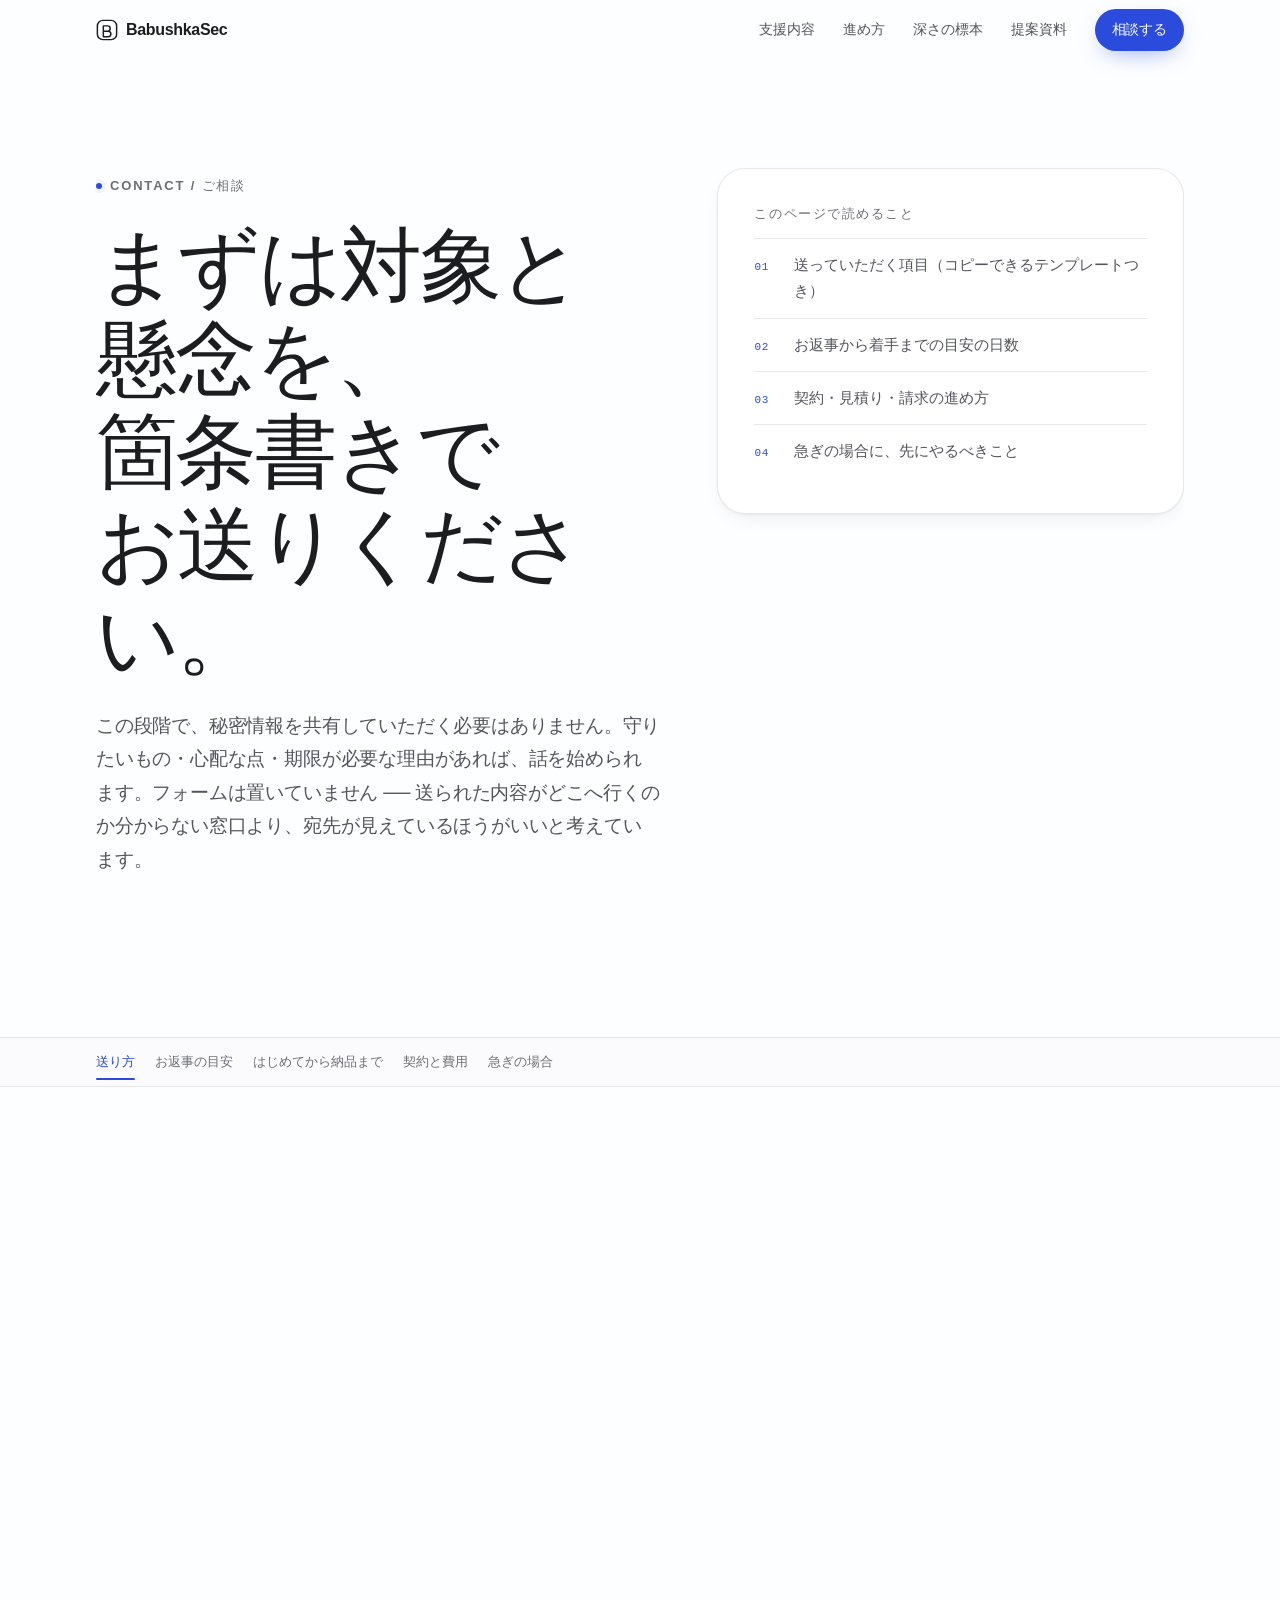
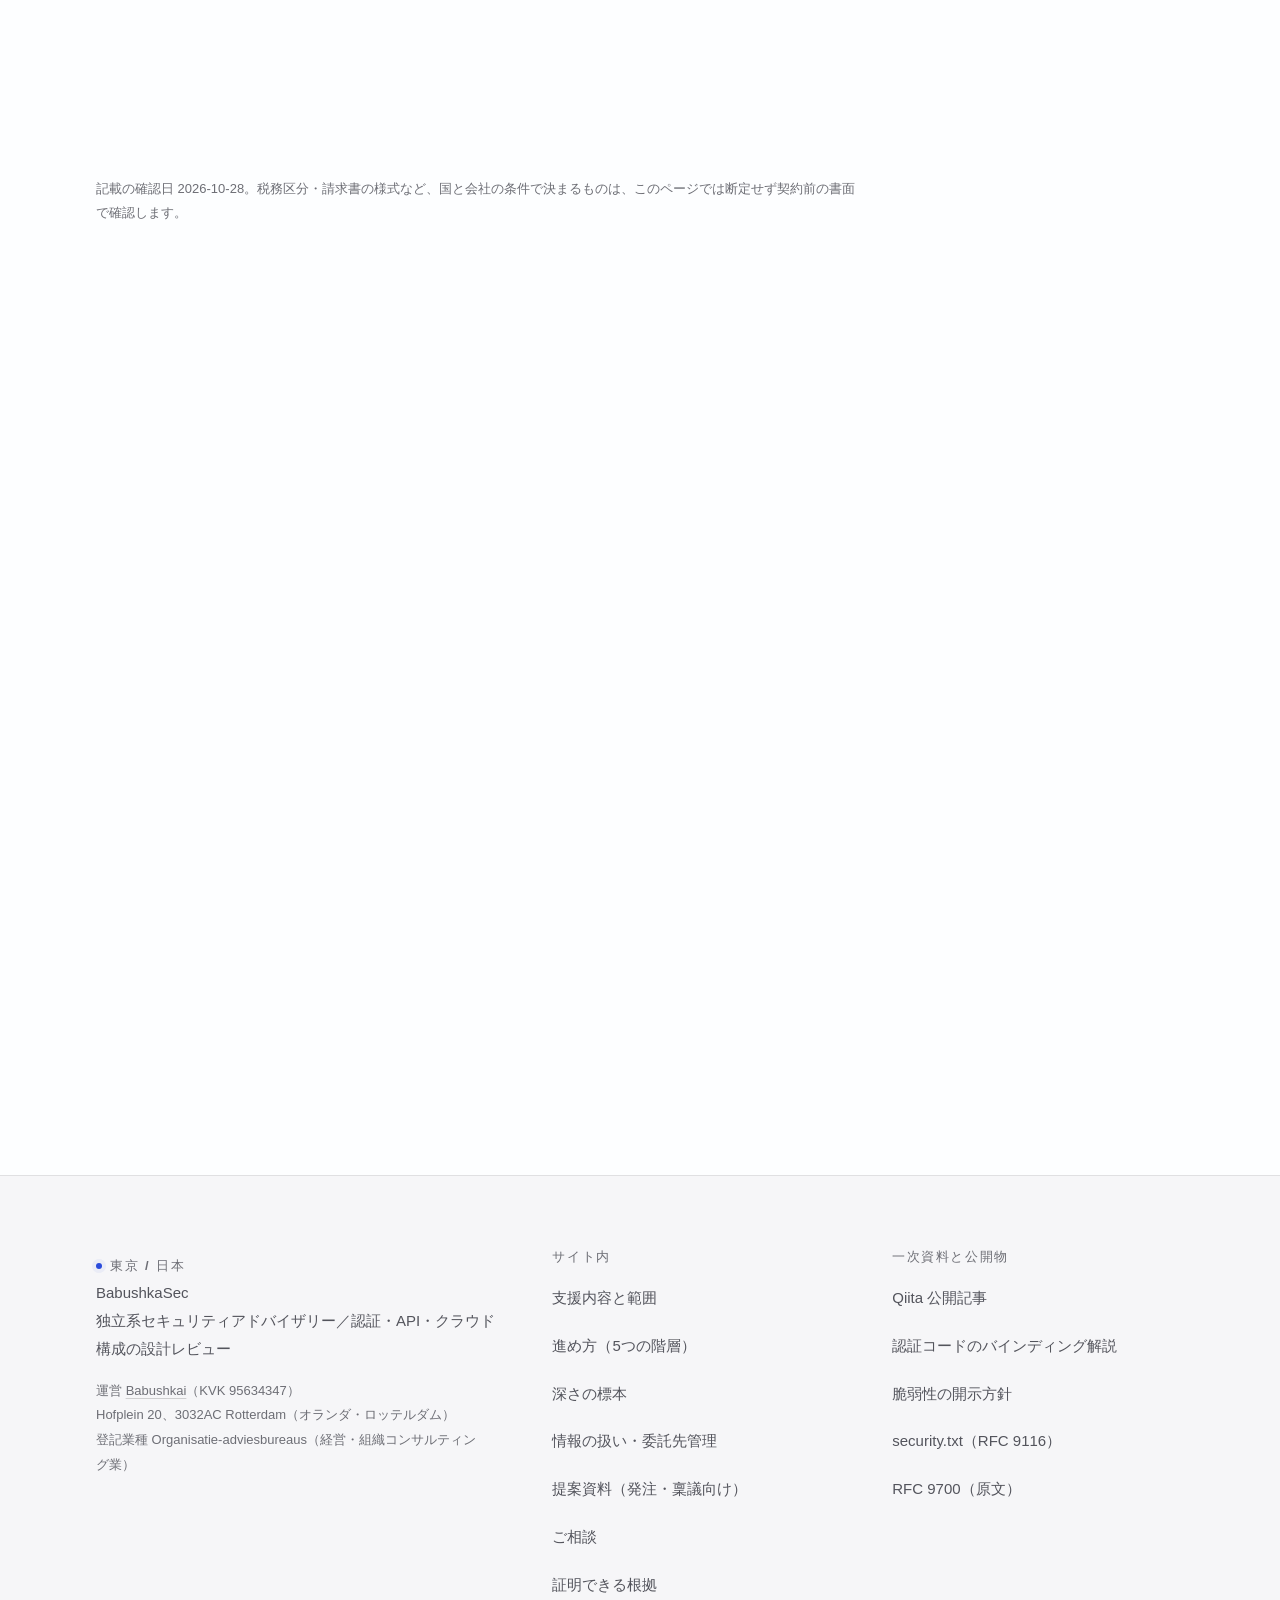
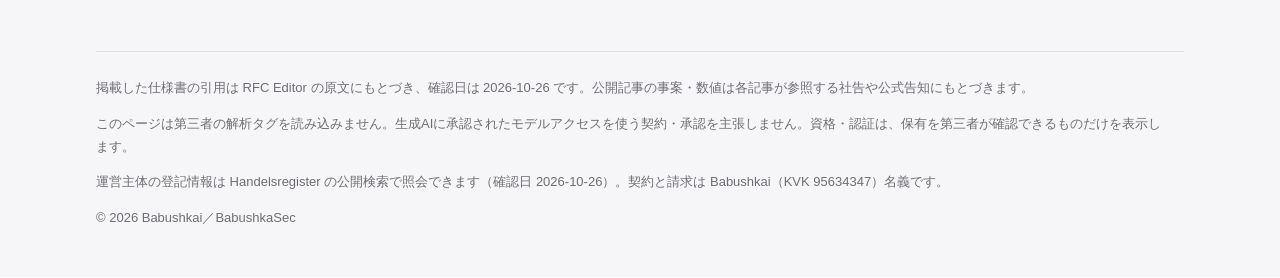
==== commit 746ec5ee: "Deploy e3f0fb6 from babushkai/security-advisory" ====
--- a/contact/index.html
+++ b/contact/index.html
@@ -1,7 +1,7 @@
-<!DOCTYPE html><html lang="ja"><head><meta charset="UTF-8"><meta name="viewport" content="width=device-width, initial-scale=1"><meta http-equiv="Content-Security-Policy" content="default-src 'self'; script-src 'self'; style-src 'self'; img-src 'self' data:; font-src 'self'; connect-src 'self'; object-src 'none'; base-uri 'self'; form-action 'none'"><meta name="referrer" content="strict-origin-when-cross-origin"><meta name="view-transition" content="same-origin"><title>ご相談｜BabushkaSec</title><meta name="description" content="相談メールに書いていただく項目、お返事の目安、はじめてから納品までの流れ、契約と費用の進め方。秘密情報はまだ不要で、守りたいものと期限の理由があれば話を始められます。"><link rel="canonical" href="https://security.babushkai.com/contact/"><link rel="icon" href="/favicon.svg" type="image/svg+xml"><link rel="apple-touch-icon" href="/apple-touch-icon.png"><meta name="robots" content="noindex, nofollow"><meta property="og:type" content="website"><meta property="og:locale" content="ja_JP"><meta property="og:site_name" content="BabushkaSec"><meta property="og:title" content="ご相談｜BabushkaSec"><meta property="og:description" content="相談メールに書いていただく項目、お返事の目安、はじめてから納品までの流れ、契約と費用の進め方。秘密情報はまだ不要で、守りたいものと期限の理由があれば話を始められます。"><meta property="og:url" content="https://security.babushkai.com/contact/"><meta property="og:image" content="https://security.babushkai.com/og/contact.png"><meta property="og:image:width" content="1200"><meta property="og:image:height" content="630"><meta property="og:image:alt" content="ご相談：相談テンプレート、お返事の目安、契約と費用の手順"><meta name="twitter:card" content="summary_large_image"><meta name="theme-color" content="#fdfeff"><!-- 構造化データ（JSON-LD は data block なので CSP の実行対象ではない）。値の組み立ては src/data/schema.ts --><script type="application/ld+json">{"@context":"https://schema.org","@graph":[{"@type":"ProfessionalService","@id":"https://security.babushkai.com/#organization","name":"BabushkaSec","legalName":"Babushkai","url":"https://security.babushkai.com/","description":"東京の独立系セキュリティアドバイザリー。認証・API・クラウド構成の設計レビューを、公表資料・仕様書・設定・コード・実行結果の5階層に降りて、推測と確認を分けたまま届けます。","email":"daisuke.kuwabara@babushkai.com","foundingDate":"2024-11","identifier":{"@type":"PropertyValue","propertyID":"オランダ商工会議所（Kamer van Koophandel）の Handelsregister の登記番号","value":"95634347"},"areaServed":{"@type":"Place","name":"東京 / 日本"},"sameAs":["https://qiita.com/emi_ndk"],"availableService":[{"@type":"Service","name":"アーキテクチャレビュー","description":"仕様書の意図と、実装された前提のズレを特定します。 手元に残るもの：判断サマリ（経営層向け・数ページ） / 階層別の論点一覧（根拠のリンク付き） / 優先順位つきの改善案と再検証の条件"},{"@type":"Service","name":"Web・API 実装レビュー","description":"「直せる形」で返すために、コードと挙動まで読みます。 手元に残るもの：論点ごとの根拠（設定値・コード位置・実行結果） / そのまま送れる再現手順と期待応答 / 修正方針と回帰テスト案"},{"@type":"Service","name":"継続アドバイザリー","description":"レビューで終わらせず、設計判断に残ります。 手元に残るもの：判断の根拠が残る合意記録 / 開いたままの論点リスト（次回に続く形で） / 四半期ごとの改善計画の更新"}]},{"@type":"WebSite","@id":"https://security.babushkai.com/#website","url":"https://security.babushkai.com/","name":"BabushkaSec","inLanguage":"ja","publisher":{"@id":"https://security.babushkai.com/#organization"}}]}</script><link rel="stylesheet" href="/_astro/style.DCOoBDTN.css"></head><body><a class="skip-link" href="#main">本文へ移動</a><header class="site-header"><div class="shell header-inner"><a class="brand" href="/" aria-label="BabushkaSec ホーム"><svg viewBox="0 0 24 24" aria-hidden="true" fill="none"><rect x="1.5" y="1.5" width="21" height="21" rx="6" stroke="currentColor" stroke-width="1.6"></rect><path d="M8 7.5h4.6a2.9 2.9 0 0 1 0 5.8H8V7.5Zm0 5.8h5.2a3.05 3.05 0 0 1 0 6.1H8v-6.1Z" stroke="currentColor" stroke-width="1.6" stroke-linejoin="round"></path></svg><span>BabushkaSec</span></a><nav class="primary-nav" aria-label="メインナビゲーション"><div class="nav-links"><a href="/services/">支援内容</a><a href="/#method">進め方</a><a href="/#depth">深さの標本</a><a href="/proposal/">提案資料</a></div><a class="btn btn-primary header-cta" href="/contact/">相談する</a></nav></div></header><main id="main"><div class="page-head shell"><div class="page-head-main"><p class="eyebrow" data-reveal><span class="dot" aria-hidden="true"></span>Contact / ご相談</p><h1 data-reveal data-step="1">まずは対象と懸念を、<br>箇条書きでお送りください。</h1><p class="lead" data-reveal data-step="2">この段階で、秘密情報を共有していただく必要はありません。守りたいもの・心配な点・期限が必要な理由があれば、話を始められます。フォームは置いていません ── 送られた内容がどこへ行くのか分からない窓口より、宛先が見えているほうがいいと考えています。</p><div class="page-actions" data-reveal data-step="3"><a class="btn btn-primary btn-lg" href="mailto:daisuke.kuwabara@babushkai.com">メールで相談する</a><a class="btn btn-quiet btn-lg" href="/services/">支援内容と範囲を見る<svg class="arrow" viewBox="0 0 24 24" fill="none" aria-hidden="true"><path d="M5 12h14m-6-7 7 7-7 7" stroke="currentColor" stroke-width="1.8" stroke-linecap="round" stroke-linejoin="round"></path></svg></a></div></div><aside class="page-aside card" data-reveal data-step="4"><h2 class="page-aside-title">このページで読めること</h2><ol class="page-aside-list"><li>送っていただく項目（コピーできるテンプレートつき）</li><li>お返事から着手までの目安の日数</li><li>契約・見積り・請求の進め方</li><li>急ぎの場合に、先にやるべきこと</li></ol></aside></div><nav class="rail" aria-label="ご相談の章"><div class="rail-inner"><ol class="rail-links"><li><a href="#send">送り方</a></li><li><a href="#targets">お返事の目安</a></li><li><a href="#flow">はじめてから納品まで</a></li><li><a href="#terms">契約と費用</a></li><li><a href="#urgent">急ぎの場合</a></li></ol></div><span class="rail-progress" aria-hidden="true"></span></nav><section id="send" class="section-tight" aria-labelledby="send-title"><div class="shell"><div class="section-head"><p class="eyebrow" data-reveal><span class="dot" aria-hidden="true"></span>What to send</p><h2 id="send-title" data-reveal data-step="1">空欄のまま、<br>貼っていただいて構いません。</h2><p class="lead measure" data-reveal data-step="2">全部が埋まっている必要はありません。分かっている行だけ書いて、残りは「未定」で結構です。こちらから聞き返すのは、そのあとです。</p></div><div class="template card" data-reveal data-step="3"><div class="template-head"><h3>相談の貼り込みテンプレート</h3><button class="copy-btn" type="button" data-copy="#consult-template">コピー</button></div><pre id="consult-template"><code>対象サービス：
+<!DOCTYPE html><html lang="ja"><head><meta charset="UTF-8"><meta name="viewport" content="width=device-width, initial-scale=1"><meta http-equiv="Content-Security-Policy" content="default-src 'self'; script-src 'self'; style-src 'self'; img-src 'self' data:; font-src 'self'; connect-src 'self'; object-src 'none'; base-uri 'self'; form-action 'none'"><meta name="referrer" content="strict-origin-when-cross-origin"><meta name="view-transition" content="same-origin"><title>ご相談｜BabushkaSec</title><meta name="description" content="相談メールに書いていただく項目、お返事の目安、はじめてから納品までの流れ、契約と費用の進め方。秘密情報はまだ不要で、守りたいものと期限の理由があれば話を始められます。"><link rel="canonical" href="https://security.babushkai.com/contact/"><link rel="icon" href="/favicon.svg" type="image/svg+xml"><link rel="apple-touch-icon" href="/apple-touch-icon.png"><meta name="robots" content="noindex, nofollow"><meta property="og:type" content="website"><meta property="og:locale" content="ja_JP"><meta property="og:site_name" content="BabushkaSec"><meta property="og:title" content="ご相談｜BabushkaSec"><meta property="og:description" content="相談メールに書いていただく項目、お返事の目安、はじめてから納品までの流れ、契約と費用の進め方。秘密情報はまだ不要で、守りたいものと期限の理由があれば話を始められます。"><meta property="og:url" content="https://security.babushkai.com/contact/"><meta property="og:image" content="https://security.babushkai.com/og/contact.png"><meta property="og:image:width" content="1200"><meta property="og:image:height" content="630"><meta property="og:image:alt" content="ご相談：相談テンプレート、お返事の目安、契約と費用の手順"><meta name="twitter:card" content="summary_large_image"><meta name="theme-color" content="#fdfeff"><!-- 構造化データ（JSON-LD は data block なので CSP の実行対象ではない）。値の組み立ては src/data/schema.ts --><script type="application/ld+json">{"@context":"https://schema.org","@graph":[{"@type":"ProfessionalService","@id":"https://security.babushkai.com/#organization","name":"BabushkaSec","legalName":"Babushkai","url":"https://security.babushkai.com/","description":"東京の独立系セキュリティアドバイザリー。認証・API・クラウド構成の設計レビューを、公表資料・仕様書・設定・コード・実行結果の5階層に降りて、推測と確認を分けたまま届けます。","email":"daisuke.kuwabara@babushkai.com","foundingDate":"2024-11","identifier":{"@type":"PropertyValue","propertyID":"オランダ商工会議所（Kamer van Koophandel）の Handelsregister の登記番号","value":"95634347"},"areaServed":{"@type":"Place","name":"東京 / 日本"},"sameAs":["https://qiita.com/emi_ndk"],"availableService":[{"@type":"Service","name":"アーキテクチャレビュー","description":"仕様書の意図と、実装された前提のズレを特定します。 手元に残るもの：判断サマリ（経営層向け・数ページ） / 階層別の論点一覧（根拠のリンク付き） / 優先順位つきの改善案と再検証の条件"},{"@type":"Service","name":"Web・API 実装レビュー","description":"「直せる形」で返すために、コードと挙動まで読みます。 手元に残るもの：論点ごとの根拠（設定値・コード位置・実行結果） / そのまま送れる再現手順と期待応答 / 修正方針と回帰テスト案"},{"@type":"Service","name":"継続アドバイザリー","description":"レビューで終わらせず、設計判断に残ります。 手元に残るもの：判断の根拠が残る合意記録 / 開いたままの論点リスト（次回に続く形で） / 四半期ごとの改善計画の更新"}]},{"@type":"WebSite","@id":"https://security.babushkai.com/#website","url":"https://security.babushkai.com/","name":"BabushkaSec","inLanguage":"ja","publisher":{"@id":"https://security.babushkai.com/#organization"}}]}</script><link rel="stylesheet" href="/_astro/style.DqUr0UtE.css"></head><body><a class="skip-link" href="#main">本文へ移動</a><header class="site-header"><div class="shell header-inner"><a class="brand" href="/" aria-label="BabushkaSec ホーム"><svg viewBox="0 0 24 24" aria-hidden="true" fill="none"><rect x="1.5" y="1.5" width="21" height="21" rx="6" stroke="currentColor" stroke-width="1.6"></rect><path d="M8 7.5h4.6a2.9 2.9 0 0 1 0 5.8H8V7.5Zm0 5.8h5.2a3.05 3.05 0 0 1 0 6.1H8v-6.1Z" stroke="currentColor" stroke-width="1.6" stroke-linejoin="round"></path></svg><span>BabushkaSec</span></a><nav class="primary-nav" aria-label="メインナビゲーション"><div class="nav-links"><a href="/services/">支援内容</a><a href="/#method">進め方</a><a href="/#depth">深さの標本</a><a href="/proposal/">提案資料</a></div><a class="btn btn-primary header-cta" href="/contact/">相談する</a></nav></div></header><main id="main"><div class="page-head shell"><div class="page-head-main"><p class="eyebrow" data-reveal><span class="dot" aria-hidden="true"></span>Contact / ご相談</p><h1 data-reveal data-step="1">まずは対象と懸念を、<br>箇条書きでお送りください。</h1><p class="lead" data-reveal data-step="2">この段階で、秘密情報を共有していただく必要はありません。守りたいもの・心配な点・期限が必要な理由があれば、話を始められます。フォームは置いていません ── 送られた内容がどこへ行くのか分からない窓口より、宛先が見えているほうがいいと考えています。</p><div class="page-actions" data-reveal data-step="3"><a class="btn btn-primary btn-lg" href="mailto:daisuke.kuwabara@babushkai.com">メールで相談する</a><a class="btn btn-quiet btn-lg" href="/services/">支援内容と範囲を見る<svg class="arrow" viewBox="0 0 24 24" fill="none" aria-hidden="true"><path d="M5 12h14m-6-7 7 7-7 7" stroke="currentColor" stroke-width="1.8" stroke-linecap="round" stroke-linejoin="round"></path></svg></a></div></div><aside class="page-aside card" data-reveal data-step="4"><h2 class="page-aside-title">このページで読めること</h2><ol class="page-aside-list"><li>送っていただく項目（コピーできるテンプレートつき）</li><li>お返事から着手までの目安の日数</li><li>契約・見積り・請求の進め方</li><li>急ぎの場合に、先にやるべきこと</li></ol></aside></div><nav class="rail" aria-label="ご相談の章"><div class="rail-inner"><ol class="rail-links"><li><a href="#send">送り方</a></li><li><a href="#targets">お返事の目安</a></li><li><a href="#flow">はじめてから納品まで</a></li><li><a href="#terms">契約と費用</a></li><li><a href="#urgent">急ぎの場合</a></li></ol></div><span class="rail-progress" aria-hidden="true"></span></nav><section id="send" class="section-tight" aria-labelledby="send-title"><div class="shell"><div class="section-head"><p class="eyebrow" data-reveal><span class="dot" aria-hidden="true"></span>What to send</p><h2 id="send-title" data-reveal data-step="1">空欄のまま、<br>貼っていただいて構いません。</h2><p class="lead measure" data-reveal data-step="2">全部が埋まっている必要はありません。分かっている行だけ書いて、残りは「未定」で結構です。こちらから聞き返すのは、そのあとです。</p></div><div class="template card" data-reveal data-step="3"><div class="template-head"><h3>相談の貼り込みテンプレート</h3><button class="copy-btn" type="button" data-copy="#consult-template">コピー</button></div><pre id="consult-template"><code>対象サービス：
 守りたいもの：（利用者情報 / 課金 / 社内システム など）
 いま一番心配なこと：
 期限が必要な理由：（来月のリリース判定に間に合わせたい など）
 見せられる範囲：（設計書 / 設定の抜粋 / コード / テスト環境）
 相談したい内容：設計レビュー / 実装レビュー / 継続的な相談
-連絡先：</code></pre></div><p class="contact-meta" data-reveal data-step="4">宛先 <a href="mailto:daisuke.kuwabara@babushkai.com">daisuke.kuwabara@babushkai.com</a> ／ 運営 <a href="https://www.kvk.nl/zoeken/?source=kvk&amp;query=babushkai" target="_blank" rel="noopener noreferrer">Babushkai</a>（KVK 95634347・ロッテルダム登記）／ 日本語・英語、どちらも歓迎します</p><div class="callout" data-reveal data-step="4"><h3>書かなくてよかったもの</h3><p>認証情報の生値・顧客データのサンプル・本番の設定そのもの・誰かの名前。これらが揃うと判断が速くなることは、まずありません。必要なものはこっちから名指しでお聞きします。</p></div></div></section><section id="targets" class="section" aria-labelledby="targets-title"><div class="shell"><div class="section-head"><p class="eyebrow" data-reveal><span class="dot" aria-hidden="true"></span>Response</p><h2 id="targets-title" data-reveal data-step="1">返事が来ない、を<br>いちばん嫌がると分かっています。</h2><p class="lead measure" data-reveal data-step="2">下表は目標であって保証ではありません。遅れる理由は必ず先に連絡します。脆弱性の報告に対する目標は <a href="/disclosure/">開示方針</a> に別で置いてあります。</p></div><div class="table-wrap" data-reveal data-step="3"><table><caption>相談から着手まで（目標値。確約ではありません）</caption><thead><tr><th scope="col">段階</th><th scope="col">こちらでやること</th><th scope="col">補足</th></tr></thead><tbody><tr><th scope="row">お返事</th><td>いただいたメールに、人の目を通してお返しします。自動返信ではありません。</td><td>営業時間という区切りを置いていないので「翌営業日」ではなく営業日ベースの目安です。</td></tr><tr><th scope="row">範囲案の草案</th><td>見られる範囲・見ないもの・工数の目安を、A4 1枚の草案にしてお渡しします。</td><td>ここで金額が必要なら、前提を書いた見積りとして出します。</td></tr><tr><th scope="row">打ち合わせ</th><td>60分、オンラインで。録音の可否はそのときにご相談します。</td><td>窓口の方お1人につながれていれば、他の方は同席でも欠席でも構いません。</td></tr><tr><th scope="row">着手</th><td>範囲定義書・秘密保持契約・見積りに合意できた時点で開始します。</td><td>口頭だけで始まる仕事はしません。ここを省略すると、必ず後で範囲が膨らみます。</td></tr></tbody></table></div></div></section><section id="flow" class="section-tight" aria-labelledby="flow-title"><div class="shell"><div class="section-head"><p class="eyebrow" data-reveal><span class="dot" aria-hidden="true"></span>Process</p><h2 id="flow-title" data-reveal data-step="1">はじめる前に、<br>合意したことを書き残す。</h2></div><div class="steps" data-reveal data-step="2"><article class="step"><b>1</b><h3>相談</h3><p>対象と懸けられているものを、メールで箇条書きでお送りください。秘密情報の共有はこの段階では不要です。</p></article><article class="step"><b>2</b><h3>範囲の合意</h3><p>見るもの・見ないもの・許可の範囲・情報の扱い・費用を書面で合意します。口頭だけの開始はしません。</p></article><article class="step"><b>3</b><h3>検証</h3><p>5つの階層を降り、確認できた事実と仮説を分けたまま記録します。中間の論点を随時共有します。</p></article><article class="step"><b>4</b><h3>納品と手当て</h3><p>経営層向けの要約と、実装チームがそのまま動かせる手順をセットでお渡しし、修正後に再検証します。</p></article></div></div></section><section id="terms" class="section" aria-labelledby="terms-title"><div class="shell"><div class="section-head"><p class="eyebrow" data-reveal><span class="dot" aria-hidden="true"></span>Contract</p><h2 id="terms-title" data-reveal data-step="1">発注に必要な手続きを、<br>先に並べておきます。</h2><p class="lead measure" data-reveal data-step="2">調達・法務からの問いには、<a href="/data-handling/">情報の扱いと委託先管理</a> のページでまとめて答えています。こちらも稟議にそのまま貼れる形です。</p></div><div class="grid-cards" data-reveal data-step="3"><article class="card card-pad fact"><h3>金額は、Webに置いていません</h3><p>範囲によって変わるため、一律の価格表を置きません。初回の認識合わせのあと、前提を書いた見積り（有効期限つき）を書面でお渡しします。着手前に金額が分からなくて困る、という状態にはしません。</p></article><article class="card card-pad fact"><h3>秘密保持は、範囲より先</h3><p>範囲定義書と秘密保持契約に合意できてから作業をはじめます。雛形はどちらのものでも構いません。口頭だけで始まった仕事は、必ず後で範囲の解釈が割れます。</p></article><article class="card card-pad fact"><h3>契約と請求の主体</h3><p>Babushkai（KVK 95634347・オランダ・ロッテルダム登記）名義です。窓口メールドメインと同一商号の事業者で、商号・住所・業種は公開検索で照会できます。</p></article><article class="card card-pad fact"><h3>情報を渡す前に決めること</h3><p>見ないもの・受け取り方・保持期間・削除の確認まで、契約の時点で書面にします。生ログや個人情報を預からない形で足りることがほとんどです。</p></article></div><p class="footnote">記載の確認日 2026-10-28。税務区分・請求書の様式など、国と会社の条件で決まるものは、このページでは断定せず契約前の書面で確認します。</p></div></section><section id="urgent" class="section-tight" aria-labelledby="urgent-title"><div class="shell"><div class="section-head"><p class="eyebrow" data-reveal><span class="dot" aria-hidden="true"></span>Emergency</p><h2 id="urgent-title" data-reveal data-step="1">インシデントの最中に<br>頼める形ではありません。</h2><p class="lead measure" data-reveal data-step="2">ここは正直に書いておきます。私たちは個人事業に近い規模のアドバイザリーで、24時間の待機も、一次対応のチームも持っていません。</p></div><ul class="principles" data-reveal data-step="3"><li>被害が進行している疑いがあるときは、まず御社の窓口（SOC・CSIRT・契約中の診断会社）へ連絡してください。私たちの初回応答は営業日ベースです。</li><li>影響範囲の切り分けや、経営層への説明資料の整理には、当日でも関われることがあります。その旨を件名に書いていただけば、動けるかを先にお返しします。</li><li>修正が終わった箇所の再検証、再発防止策の設計への反映は、この仕事の中心です。</li></ul><div class="page-next" data-reveal data-step="4"><a href="/services/"><b>支援内容と範囲<svg class="arrow" viewBox="0 0 24 24" fill="none" aria-hidden="true"><path d="M5 12h14m-6-7 7 7-7 7" stroke="currentColor" stroke-width="1.8" stroke-linecap="round" stroke-linejoin="round"></path></svg></b><span>3つの支援の範囲・工数目安・含まないもの。</span></a><a href="/data-handling/"><b>情報の扱い<svg class="arrow" viewBox="0 0 24 24" fill="none" aria-hidden="true"><path d="M5 12h14m-6-7 7 7-7 7" stroke="currentColor" stroke-width="1.8" stroke-linecap="round" stroke-linejoin="round"></path></svg></b><span>預からないもの、保持と削除、未取得の規格。</span></a><a href="/disclosure/"><b>脆弱性の報告<svg class="arrow" viewBox="0 0 24 24" fill="none" aria-hidden="true"><path d="M5 12h14m-6-7 7 7-7 7" stroke="currentColor" stroke-width="1.8" stroke-linecap="round" stroke-linejoin="round"></path></svg></b><span>このサイトについて見つけた場合は、こちらから。</span></a></div></div></section></main><footer class="site-footer"><div class="shell"><div class="footer-grid"><div><p class="eyebrow"><span class="dot" aria-hidden="true"></span>東京 / 日本</p><p class="person-role">BabushkaSec<br>独立系セキュリティアドバイザリー／認証・API・クラウド構成の設計レビュー</p><p class="footer-operator">運営 <a href="https://www.kvk.nl/zoeken/?source=kvk&amp;query=babushkai" target="_blank" rel="noopener noreferrer">Babushkai</a>（KVK 95634347）<br>Hofplein 20、3032AC Rotterdam（オランダ・ロッテルダム）<br>登記業種 Organisatie-adviesbureaus（経営・組織コンサルティング業）</p></div><div><h3>サイト内</h3><div class="footer-links"><a href="/services/">支援内容と範囲</a><a href="/#method">進め方（5つの階層）</a><a href="/#depth">深さの標本</a><a href="/data-handling/">情報の扱い・委託先管理</a><a href="/proposal/">提案資料（発注・稟議向け）</a><a href="/contact/">ご相談</a><a href="/#trust">証明できる根拠</a></div></div><div><h3>一次資料と公開物</h3><div class="footer-links"><a href="https://qiita.com/emi_ndk" target="_blank" rel="noopener noreferrer">Qiita 公開記事</a><a href="/notes/oauth-authorization-code/">認証コードのバインディング解説</a><a href="/disclosure/">脆弱性の開示方針</a><a href="/.well-known/security.txt">security.txt（RFC 9116）</a><a href="https://www.rfc-editor.org/rfc/rfc9700.html" target="_blank" rel="noopener noreferrer">RFC 9700（原文）</a></div></div></div><div class="footer-note"><p>掲載した仕様書の引用は RFC Editor の原文にもとづき、確認日は 2026-10-26 です。公開記事の事案・数値は各記事が参照する社告や公式告知にもとづきます。</p><p>このページは第三者の解析タグを読み込みません。生成AIに承認されたモデルアクセスを使う契約・承認を主張しません。資格・認証は、保有を第三者が確認できるものだけを表示します。</p><p>運営主体の登記情報は Handelsregister の公開検索で照会できます（確認日 2026-10-26）。契約と請求は Babushkai（KVK 95634347）名義です。</p><p>&copy; 2026 Babushkai／BabushkaSec</p></div></div></footer><script type="module" src="/_astro/Base.astro_astro_type_script_index_0_lang.BrA5s5Nx.js"></script></body></html>+連絡先：</code></pre></div><p class="contact-meta" data-reveal data-step="4">宛先 <a href="mailto:daisuke.kuwabara@babushkai.com">daisuke.kuwabara@babushkai.com</a> ／ 運営 <a href="https://www.kvk.nl/zoeken/?source=kvk&amp;query=babushkai" target="_blank" rel="noopener noreferrer">Babushkai</a>（KVK 95634347・ロッテルダム登記）／ 日本語・英語、どちらも歓迎します</p><div class="callout" data-reveal data-step="4"><h3>書かなくてよかったもの</h3><p>認証情報の生値・顧客データのサンプル・本番の設定そのもの・誰かの名前。これらが揃うと判断が速くなることは、まずありません。必要なものはこっちから名指しでお聞きします。</p></div></div></section><section id="targets" class="section" aria-labelledby="targets-title"><div class="shell"><div class="section-head"><p class="eyebrow" data-reveal><span class="dot" aria-hidden="true"></span>Response</p><h2 id="targets-title" data-reveal data-step="1">返事が来ない、を<br>いちばん嫌がると分かっています。</h2><p class="lead measure" data-reveal data-step="2">下表は目標であって保証ではありません。遅れる理由は必ず先に連絡します。脆弱性の報告に対する目標は <a href="/disclosure/">開示方針</a> に別で置いてあります。</p></div><div class="table-wrap" data-reveal data-step="3"><table><caption>相談から着手まで（目標値。確約ではありません）</caption><thead><tr><th scope="col">段階</th><th scope="col">こちらでやること</th><th scope="col">補足</th></tr></thead><tbody><tr><th scope="row">お返事</th><td>いただいたメールに、人の目を通してお返しします。自動返信ではありません。</td><td>営業時間という区切りを置いていないので「翌営業日」ではなく営業日ベースの目安です。</td></tr><tr><th scope="row">範囲案の草案</th><td>見られる範囲・見ないもの・工数の目安を、A4 1枚の草案にしてお渡しします。</td><td>ここで金額が必要なら、前提を書いた見積りとして出します。</td></tr><tr><th scope="row">打ち合わせ</th><td>60分、オンラインで。録音の可否はそのときにご相談します。</td><td>窓口の方お1人につながれていれば、他の方は同席でも欠席でも構いません。</td></tr><tr><th scope="row">着手</th><td>範囲定義書・秘密保持契約・見積りに合意できた時点で開始します。</td><td>口頭だけで始まる仕事はしません。ここを省略すると、必ず後で範囲が膨らみます。</td></tr></tbody></table></div></div></section><section id="flow" class="section-tight" aria-labelledby="flow-title"><div class="shell"><div class="section-head"><p class="eyebrow" data-reveal><span class="dot" aria-hidden="true"></span>Process</p><h2 id="flow-title" data-reveal data-step="1">はじめる前に、<br>合意したことを書き残す。</h2></div><div class="steps" data-reveal data-step="2"><article class="step"><b>1</b><h3>相談</h3><p>対象と懸けられているものを、メールで箇条書きでお送りください。秘密情報の共有はこの段階では不要です。</p></article><article class="step"><b>2</b><h3>範囲の合意</h3><p>見るもの・見ないもの・許可の範囲・情報の扱い・費用を書面で合意します。口頭だけの開始はしません。</p></article><article class="step"><b>3</b><h3>検証</h3><p>5つの階層を降り、確認できた事実と仮説を分けたまま記録します。中間の論点を随時共有します。</p></article><article class="step"><b>4</b><h3>納品と手当て</h3><p>経営層向けの要約と、実装チームがそのまま動かせる手順をセットでお渡しし、修正後に再検証します。</p></article></div></div></section><section id="terms" class="section" aria-labelledby="terms-title"><div class="shell"><div class="section-head"><p class="eyebrow" data-reveal><span class="dot" aria-hidden="true"></span>Contract</p><h2 id="terms-title" data-reveal data-step="1">発注に必要な手続きを、<br>先に並べておきます。</h2><p class="lead measure" data-reveal data-step="2">調達・法務からの問いには、<a href="/data-handling/">情報の扱いと委託先管理</a> のページでまとめて答えています。こちらも稟議にそのまま貼れる形です。</p></div><div class="grid-cards" data-reveal data-step="3"><article class="card card-pad fact"><h3>金額は、Webに置いていません</h3><p>範囲によって変わるため、一律の価格表を置きません。初回の認識合わせのあと、前提を書いた見積り（有効期限つき）を書面でお渡しします。着手前に金額が分からなくて困る、という状態にはしません。</p></article><article class="card card-pad fact"><h3>秘密保持は、範囲より先</h3><p>範囲定義書と秘密保持契約に合意できてから作業をはじめます。雛形はどちらのものでも構いません。口頭だけで始まった仕事は、必ず後で範囲の解釈が割れます。</p></article><article class="card card-pad fact"><h3>契約と請求の主体</h3><p>Babushkai（KVK 95634347・オランダ・ロッテルダム登記）名義です。窓口メールドメインと同一商号の事業者で、商号・住所・業種は公開検索で照会できます。</p></article><article class="card card-pad fact"><h3>情報を渡す前に決めること</h3><p>見ないもの・受け取り方・保持期間・削除の確認まで、契約の時点で書面にします。生ログや個人情報を預からない形で足りることがほとんどです。</p></article></div><p class="footnote">記載の確認日 2026-10-28。税務区分・請求書の様式など、国と会社の条件で決まるものは、このページでは断定せず契約前の書面で確認します。</p></div></section><section id="urgent" class="section-tight" aria-labelledby="urgent-title"><div class="shell"><div class="section-head"><p class="eyebrow" data-reveal><span class="dot" aria-hidden="true"></span>Emergency</p><h2 id="urgent-title" data-reveal data-step="1">インシデントの最中に<br>頼める形ではありません。</h2><p class="lead measure" data-reveal data-step="2">ここは正直に書いておきます。私たちは個人事業に近い規模のアドバイザリーで、24時間の待機も、一次対応のチームも持っていません。</p></div><ul class="principles" data-reveal data-step="3"><li>被害が進行している疑いがあるときは、まず御社の窓口（SOC・CSIRT・契約中の診断会社）へ連絡してください。私たちの初回応答は営業日ベースです。</li><li>影響範囲の切り分けや、経営層への説明資料の整理には、当日でも関われることがあります。その旨を件名に書いていただけば、動けるかを先にお返しします。</li><li>修正が終わった箇所の再検証、再発防止策の設計への反映は、この仕事の中心です。</li></ul><div class="page-next" data-reveal data-step="4"><a href="/services/"><b>支援内容と範囲<svg class="arrow" viewBox="0 0 24 24" fill="none" aria-hidden="true"><path d="M5 12h14m-6-7 7 7-7 7" stroke="currentColor" stroke-width="1.8" stroke-linecap="round" stroke-linejoin="round"></path></svg></b><span>3つの支援の範囲・工数目安・含まないもの。</span></a><a href="/data-handling/"><b>情報の扱い<svg class="arrow" viewBox="0 0 24 24" fill="none" aria-hidden="true"><path d="M5 12h14m-6-7 7 7-7 7" stroke="currentColor" stroke-width="1.8" stroke-linecap="round" stroke-linejoin="round"></path></svg></b><span>預からないもの、保持と削除、未取得の規格。</span></a><a href="/disclosure/"><b>脆弱性の報告<svg class="arrow" viewBox="0 0 24 24" fill="none" aria-hidden="true"><path d="M5 12h14m-6-7 7 7-7 7" stroke="currentColor" stroke-width="1.8" stroke-linecap="round" stroke-linejoin="round"></path></svg></b><span>このサイトについて見つけた場合は、こちらから。</span></a></div></div></section></main><footer class="site-footer"><div class="shell"><div class="footer-grid"><div><p class="eyebrow"><span class="dot" aria-hidden="true"></span>東京 / 日本</p><p class="person-role">BabushkaSec<br>独立系セキュリティアドバイザリー／認証・API・クラウド構成の設計レビュー</p><p class="footer-operator">運営 <a href="https://www.kvk.nl/zoeken/?source=kvk&amp;query=babushkai" target="_blank" rel="noopener noreferrer">Babushkai</a>（KVK 95634347）<br>Hofplein 20、3032AC Rotterdam（オランダ・ロッテルダム）<br>登記業種 Organisatie-adviesbureaus（経営・組織コンサルティング業）</p></div><div><h3>サイト内</h3><div class="footer-links"><a href="/services/">支援内容と範囲</a><a href="/#method">進め方（5つの階層）</a><a href="/#depth">深さの標本</a><a href="/data-handling/">情報の扱い・委託先管理</a><a href="/proposal/">提案資料（発注・稟議向け）</a><a href="/contact/">ご相談</a><a href="/#trust">証明できる根拠</a></div></div><div><h3>一次資料と公開物</h3><div class="footer-links"><a href="https://qiita.com/emi_ndk" target="_blank" rel="noopener noreferrer">Qiita 公開記事</a><a href="/notes/oauth-authorization-code/">認証コードのバインディング解説</a><a href="/disclosure/">脆弱性の開示方針</a><a href="/.well-known/security.txt">security.txt（RFC 9116）</a><a href="https://www.rfc-editor.org/rfc/rfc9700.html" target="_blank" rel="noopener noreferrer">RFC 9700（原文）</a></div></div></div><div class="footer-note"><p>掲載した仕様書の引用は RFC Editor の原文にもとづき、確認日は 2026-10-26 です。公開記事の事案・数値は各記事が参照する社告や公式告知にもとづきます。</p><p>このページは第三者の解析タグを読み込みません。生成AIに承認されたモデルアクセスを使う契約・承認を主張しません。資格・認証は、保有を第三者が確認できるものだけを表示します。</p><p>運営主体の登記情報は Handelsregister の公開検索で照会できます（確認日 2026-10-26）。契約と請求は Babushkai（KVK 95634347）名義です。</p><p>&copy; 2026 Babushkai／BabushkaSec</p></div></div></footer><script type="module" src="/_astro/Base.astro_astro_type_script_index_0_lang.D41C5V8o.js"></script></body></html>
--- a/_astro/style.DqUr0UtE.css
+++ b/_astro/style.DqUr0UtE.css
@@ -0,0 +1,2 @@
+@layer reset{*,:before,:after{box-sizing:border-box}body,h1,h2,h3,p,ul,ol,figure,dl,dd{margin:0}ul,ol{padding:0;list-style:none}button,input,textarea,select{font:inherit;color:inherit}button{cursor:pointer;background:0 0;border:0}button,a{-webkit-tap-highlight-color:transparent}img,svg{max-width:100%;display:block}a{color:inherit;text-decoration:none}[hidden]{display:none!important}}@layer tokens{@property --h-action{syntax:"<number>";inherits:true;initial-value:267}@property --c-action{syntax:"<number>";inherits:true;initial-value:.222}@property --h-neutral{syntax:"<number>";inherits:true;initial-value:275}@property --scrolled{syntax:"<number>";inherits:true;initial-value:0}@property --lit{syntax:"<number>";inherits:true;initial-value:0}:root{color-scheme:light;--h-action:267;--c-action:.222;--h-reject:29;--c-reject:.174;--h-accept:161;--c-accept:.11;--h-neutral:275;--canvas:oklch(99.6% .002 var(--h-neutral));--surface:oklch(100% 0 var(--h-neutral));--surface-soft:oklch(97.4% .003 var(--h-neutral));--night:oklch(15.8% .007 var(--h-action));--night-surface:oklch(21% .01 var(--h-action));--ink:oklch(23.2% .006 var(--h-neutral));--ink-2:oklch(44.8% .012 var(--h-neutral));--ink-3:oklch(54% .01 var(--h-neutral));--night-ink:oklch(97.1% .004 var(--h-neutral));--night-ink-2:oklch(72% .016 var(--h-neutral));--hairline:#00000017;--hairline-strong:#00000029;--night-hairline:#ffffff24;--action:oklch(48.9% var(--c-action) var(--h-action));--action-hover:oklch(42.2% var(--c-action) var(--h-action));--action-solid:var(--action);--on-action:oklch(99.6% .002 var(--h-neutral));--reject:oklch(54.3% var(--c-reject) var(--h-reject));--accept:oklch(51.5% var(--c-accept) var(--h-accept));--reject-ink:oklch(48.5% var(--c-reject) var(--h-reject));--accept-ink:oklch(46.1% var(--c-accept) var(--h-accept));--depth-1:oklch(48.9% var(--c-action) var(--h-action));--depth-2:oklch(41% calc(var(--c-action) * .94) var(--h-action));--depth-3:oklch(35% calc(var(--c-action) * .86) var(--h-action));--depth-4:oklch(29.5% calc(var(--c-action) * .76) var(--h-action));--depth-5:oklch(24.5% calc(var(--c-action) * .64) var(--h-action));--veil:#fbfbfdb8;--veil-strong:#fbfbfddb;--paper-edge:linear-gradient(180deg, oklch(100% 0 var(--h-neutral)), oklch(98% .003 var(--h-neutral)));--dot:#0000001a;--grid-line:oklch(from var(--ink) l c h / .05);--hover-wash:#00000005;--glow:oklch(from var(--action) l c h / .16);--night-glow:oklch(from var(--action) l c h / .34);--action-glow:oklch(from var(--action) l c h / .6);--action-hairline:oklch(from var(--action) l c h / .16);--tint:oklch(from var(--action) l c h / .06);--reject-tint:oklch(from var(--reject) l c h / .1);--accept-tint:oklch(from var(--accept) l c h / .12);--invert-ink:oklch(99.6% .002 var(--h-neutral));--code-ink:oklch(87% .012 var(--h-neutral));--link-on-night:oklch(78% .12 var(--h-action));--mark-use:oklch(85% .13 165);--mark-guard:oklch(80% .13 25);--font-sans:-apple-system, BlinkMacSystemFont, "SF Pro Display", "SF Pro Text", "Hiragino Sans", "Hiragino Kaku Gothic ProN", "Yu Gothic UI", "Noto Sans JP", "Segoe UI", sans-serif;--font-mono:ui-monospace, "SF Mono", "JetBrains Mono", Menlo, Consolas, monospace;--display:clamp(1.875rem, 7.6vw, 5.1rem);--h2:clamp(1.75rem, 4.1vw, 3rem);--h3:clamp(1.25rem, 2.1vw, 1.625rem);--lead:clamp(1.0625rem, 1.5vw, 1.375rem);--body:1.0625rem;--caption:.8125rem;--leading-tight:1.14;--leading-heading:1.32;--leading-body:1.85;--tracking-display:-.032em;--tracking-heading:-.021em;--gutter:clamp(1.25rem, 4vw, 2.5rem);--content-max:68rem;--reading-max:38rem;--section-space:clamp(5.5rem, 12vw, 10.5rem);--r-s:12px;--r-m:20px;--r-l:28px;--r-pill:999px;--shadow-s:0 1px 2px #1018280a, 0 8px 24px -12px #10182824;--shadow-m:0 2px 6px #1018280d, 0 32px 72px -28px #1018283d;--shadow-float:0 40px 120px -40px #10182861, 0 2px 8px #1018280f;--ease-out:cubic-bezier(.22, .61, .36, 1);--lift:translateY(-2px);--header-h:3.75rem;--pin-top:var(--header-h);--anchor-cite:--cite}@media (width<=54rem){:root{--header-h:7.4375rem;--pin-top:0px}}@supports not (color:oklch(from red l c h)){:root{--grid-line:#1d1d1f0d;--glow:#274bdb29;--night-glow:#274bdb57;--action-glow:#274bdb99;--action-hairline:#274bdb29;--tint:#274bdb0f;--reject-tint:#c0392c1a;--accept-tint:#167a531f}}@media (color-gamut:p3){:root{--c-action:.245}}}@layer base{html{scroll-behavior:smooth;scroll-padding-top:calc(var(--pin-top) + 4rem);-webkit-text-size-adjust:100%;font-kerning:normal;font-optical-sizing:auto;text-spacing-trim:normal;text-autospace:normal}pre,code,kbd,samp{text-spacing-trim:space-none;text-autospace:no-autospace;font-optical-sizing:auto}body{background:var(--canvas);color:var(--ink);font-family:var(--font-sans);font-size:var(--body);line-height:var(--leading-body);font-synthesis-weight:none;-webkit-font-smoothing:antialiased;text-rendering:optimizelegibility}h1,h2,h3{font-weight:600;line-height:var(--leading-heading);letter-spacing:var(--tracking-heading);text-wrap:balance}:where(h1,h2,h3,h4,.chip,.fold-question,.test-row dd){word-break:auto-phrase;overflow-wrap:break-word}h1,h2{font-feature-settings:"palt" 1}@supports (hanging-punctuation:first){h1,h2{hanging-punctuation:first last}}h1{font-size:var(--display);line-height:var(--leading-tight);letter-spacing:var(--tracking-display)}h2{font-size:var(--h2)}h3{font-size:var(--h3)}code,pre,kbd{font-family:var(--font-mono)}p{overflow-wrap:break-word;line-break:strict;text-wrap:pretty}strong{font-weight:600}::selection{color:var(--on-action);background:var(--action-solid)}:where(a,button,summary,[tabindex]):focus-visible{outline:3px solid var(--action);outline-offset:3px;border-radius:var(--r-s)}@supports (initial-letter:2){.article-body>h2+p:first-letter{initial-letter:2;color:var(--action);margin-inline-end:.35rem;font-weight:600}}:where(.ledger-date,.slide-metrics b,time,.registry-en,.chip-mono,.service-no,.layer-index,.slide-foot){font-variant-numeric:tabular-nums}}@layer layout{.shell{width:min(var(--content-max), 100% - (var(--gutter) * 2));margin-inline:auto}.section{padding-block:var(--section-space);position:relative}.section-tight{padding-block:clamp(4rem,8vw,6.5rem)}.stack>*+*{margin-top:var(--gap,1rem)}.skip-link{z-index:999;border-radius:var(--r-pill);background:var(--ink);color:var(--invert-ink);transition:translate .2s var(--ease-out);padding:.75rem 1.25rem;font-size:.9375rem;position:fixed;top:.75rem;left:50%;translate:-50% -200%}.skip-link:focus{translate:-50%}}@layer components{.eyebrow{font-size:var(--caption);letter-spacing:.14em;text-transform:uppercase;color:var(--ink-3);align-items:center;gap:.5rem;font-weight:600;display:inline-flex}@media (width<=26rem){.eyebrow{letter-spacing:.06em}}.eyebrow .dot{background:var(--action);width:6px;height:6px;box-shadow:0 0 0 4px var(--tint);border-radius:50%}.lead{font-size:var(--lead);color:var(--ink-2);letter-spacing:-.01em;line-height:1.75}.measure{max-width:var(--reading-max)}.section-head{gap:1.25rem;max-width:46rem;margin-bottom:clamp(2.5rem,5vw,4.5rem);display:grid}.section-head p:last-child{color:var(--ink-2);font-size:1.0625rem}.btn{border-radius:var(--r-pill);letter-spacing:-.01em;min-height:3rem;transition:background-color .24s var(--ease-out), color .24s var(--ease-out), box-shadow .24s var(--ease-out), transform .18s var(--ease-out);justify-content:center;align-items:center;gap:.5rem;padding:.75rem 1.5rem;font-size:1rem;font-weight:600;display:inline-flex}.btn:active{transform:scale(.975)}.btn-primary{background:var(--action-solid);color:var(--on-action);box-shadow:0 8px 24px -10px var(--action-glow)}.btn-primary:hover{background:var(--action-hover)}.btn-quiet{color:var(--action);padding-inline:.5rem}.btn-quiet:hover{text-underline-offset:.35em;text-decoration:underline 1.5px}.btn-lg{min-height:3.25rem;padding:.9rem 1.875rem;font-size:1.0625rem}.arrow{width:1.1em;height:1.1em;transition:transform .24s var(--ease-out);flex:none}.btn:hover .arrow,.row-link:hover .arrow{transform:translate(3px)}.chip{border-radius:var(--r-pill);background:var(--surface-soft);color:var(--ink-2);font-size:var(--caption);letter-spacing:.01em;white-space:nowrap;align-items:center;gap:.375rem;padding:.25rem .625rem;font-weight:600;display:inline-flex}.chip-mono{font-family:var(--font-mono);letter-spacing:.02em;font-size:.75rem}a.chip{border:1px solid var(--hairline-strong);transition:color .2s var(--ease-out), border-color .2s var(--ease-out), transform .2s var(--ease-out)}a.chip:hover{color:var(--action);border-color:var(--action)}.chip-reject{background:var(--reject-tint);color:var(--reject-ink)}.chip-accept{background:var(--accept-tint);color:var(--accept-ink)}.card{background:var(--surface);border:1px solid var(--hairline);border-radius:var(--r-l);box-shadow:var(--shadow-s)}.card-pad{padding:clamp(1.5rem,3vw,2.25rem)}.rail{top:calc(var(--pin-top) - 1px);z-index:90;background:var(--veil-strong);backdrop-filter:saturate(180%)blur(20px);border-block:1px solid var(--hairline);position:sticky}.rail-inner{width:min(var(--content-max), 100% - (var(--gutter) * 2));align-items:center;gap:1rem;margin-inline:auto;display:flex}.rail-links{scrollbar-width:none;-webkit-overflow-scrolling:touch;gap:clamp(.625rem,1.6vw,1.25rem);display:flex;overflow-x:auto}.rail-links::-webkit-scrollbar{display:none}.rail-links li{display:flex}.rail-links a{white-space:nowrap;min-inline-size:24px;color:var(--ink-3);transition:color .2s var(--ease-out);justify-content:center;align-items:baseline;gap:.375rem;padding-block:.75rem;font-size:.8125rem;display:inline-flex}.rail-links a:hover{color:var(--ink)}.rail-links b{font-family:var(--font-mono);letter-spacing:.06em;opacity:.72;font-size:.6875rem}.rail-links a.is-current{color:var(--action);font-weight:700}.rail-hint{font-family:var(--font-mono);letter-spacing:.06em;color:var(--ink-3);flex:none;margin-inline-start:auto;font-size:.6875rem}@media (width<=47rem){.rail-hint{display:none}}@supports (animation-timeline:scroll()){.rail-progress{background:var(--action);transform-origin:0;height:2px;animation-name:rail-progress;animation-timing-function:linear;animation-fill-mode:both;position:absolute;inset:auto 0 -1px;transform:scaleX(0)}@keyframes rail-progress{0%{transform:scaleX(0)}to{transform:scaleX(1)}}.rail-progress,.site-header{animation-timeline:scroll(root)}}.site-header{z-index:100;background:var(--veil);backdrop-filter:saturate(180%)blur(20px);transition:border-color .3s var(--ease-out), background-color .3s var(--ease-out);border-bottom:1px solid #0000;position:fixed;inset:0 0 auto}@supports (color:oklch(from red l c h)) and (animation-timeline:scroll()){.site-header{background:oklch(from var(--canvas) l c h / calc(.72 + .2 * var(--scrolled)));border-bottom-color:oklch(from var(--ink) l c h / calc(var(--scrolled) * .13));animation-name:header-veil;animation-timing-function:linear;animation-fill-mode:both;animation-range:0 12px}@keyframes header-veil{0%{--scrolled:0}to{--scrolled:1}}}.header-inner{align-items:center;gap:1rem;min-height:3.75rem;display:flex}.brand{letter-spacing:-.02em;align-items:center;gap:.5rem;min-height:2.75rem;font-size:1rem;font-weight:700;display:inline-flex}.brand svg{width:22px;height:22px}.primary-nav{align-items:center;gap:clamp(.75rem,2vw,1.25rem);min-width:0;margin-inline-start:auto;display:flex}.nav-links{align-items:center;gap:clamp(.75rem,2.4vw,1.75rem);display:flex}.nav-links a{color:var(--ink-2);white-space:nowrap;transition:color .2s var(--ease-out);margin-block:-.625rem;padding-block:.625rem;font-size:.875rem;font-weight:500}.nav-links a:hover{color:var(--ink)}.nav-links a[aria-current=page]{color:var(--ink);text-underline-offset:.42em;font-weight:650;text-decoration:underline 1.5px}.header-cta{white-space:nowrap;flex:none;min-height:2.375rem;margin-inline-start:.5rem;padding:.5rem 1.0625rem;font-size:.875rem}@media (width<=54rem){.site-header{position:absolute}.header-inner{flex-wrap:wrap;padding-block:.5rem}.primary-nav{order:3;width:100%;margin-inline-start:0}.nav-links{scrollbar-width:none;flex:auto;min-width:0;font-size:.8125rem;overflow-x:auto}.nav-links::-webkit-scrollbar{display:none}.header-cta{margin-inline-start:.75rem}}.artifact-wrap{margin-top:clamp(3rem,7vw,5.5rem);position:relative}.artifact-glow{z-index:0;pointer-events:none;background:radial-gradient(58% 58% at 50% 34%, var(--glow), transparent 70%);filter:blur(12px);height:118%;position:absolute;inset:-14% 0 auto}.artifact{z-index:1;background:var(--surface);border:1px solid var(--hairline);border-radius:var(--r-l);max-width:52rem;box-shadow:var(--shadow-float);text-align:start;margin-inline:auto;position:relative;overflow:hidden;transform:perspective(1600px)rotateX(3.5deg)}.artifact-bar{border-bottom:1px solid var(--hairline);background:var(--paper-edge);font-size:var(--caption);color:var(--ink-3);align-items:center;gap:.75rem;padding:.875rem clamp(1rem,2.5vw,1.75rem);display:flex}.artifact-bar>span:last-of-type{overflow-wrap:anywhere;min-width:0}.artifact-bar .lights{gap:6px;margin-inline-end:.25rem;display:inline-flex}.artifact-bar .lights i{background:var(--dot);border-radius:50%;width:9px;height:9px}.artifact-body{gap:clamp(1rem,2vw,1.5rem);padding:clamp(1.25rem,3vw,2rem) clamp(1rem,2.5vw,1.75rem);display:grid}@media (width>=62rem){.artifact-body{grid-template-columns:1.15fr .85fr;align-items:start}}.spec-quote{font-family:var(--font-mono);color:var(--ink-2);letter-spacing:-.005em;white-space:pre-wrap;word-break:break-word;font-size:.875rem;line-height:1.9}.spec-quote mark{background:var(--tint);color:var(--action);border-radius:4px;padding:.1em .25em;font-weight:600}@media (width<=30rem){.spec-quote{font-size:.8125rem;line-height:1.95}}.test-panel{align-content:start;gap:.75rem;display:grid}.test-row{border-radius:var(--r-s);background:var(--surface-soft);align-items:baseline;gap:.625rem;padding:.75rem .875rem;font-size:.875rem;line-height:1.6;display:flex}.test-row dt{font-family:var(--font-mono);color:var(--ink-3);letter-spacing:.02em;min-width:5.5rem;font-size:.75rem}.test-row dd{margin:0;font-weight:500}.fold{border-top:1px solid var(--hairline)}.fold:last-child{border-bottom:1px solid var(--hairline)}.fold summary{cursor:pointer;align-items:center;gap:clamp(.75rem,2vw,1.5rem);width:100%;padding:clamp(1.25rem,2.6vw,1.875rem) 0;list-style:none;display:flex}.fold summary::-webkit-details-marker{display:none}.fold summary .chevron{width:1.25rem;height:1.25rem;color:var(--ink-3);transition:transform .3s var(--ease-out), color .2s;flex:none;margin-inline-start:auto}.fold[open] summary .chevron{color:var(--action);transform:rotate(180deg)}.fold summary:hover .fold-question{color:var(--action)}.fold-question{letter-spacing:-.018em;transition:color .2s var(--ease-out);font-size:clamp(1.0625rem,1.9vw,1.375rem);font-weight:600;line-height:1.5}.fold-body{gap:clamp(1.25rem,2.6vw,2rem);padding-bottom:clamp(1.75rem,3.5vw,2.75rem);display:grid}.fold-quote{border-radius:var(--r-m);background:var(--surface);border:1px solid var(--hairline);box-shadow:var(--shadow-s);padding:clamp(1.125rem,2.4vw,1.625rem)}.fold-grid{gap:clamp(1rem,2vw,1.5rem);display:grid}@media (width>=48rem){.fold-grid{grid-template-columns:repeat(3,1fr)}}.fold-cell h3{font-size:var(--caption);letter-spacing:.1em;text-transform:uppercase;color:var(--ink-3);margin-bottom:.5rem;font-weight:700;line-height:1.4}.fold-cell p{color:var(--ink-2);font-size:.9375rem;line-height:1.8}.fold-translation{color:var(--ink-2);margin-top:.875rem;font-size:.9375rem;line-height:1.9}.fold-cite{margin-top:1.125rem;font-size:.8125rem;font-style:normal;display:block}.fold-cite a{font-family:var(--font-mono);color:var(--action);align-items:center;gap:.375rem;display:inline-flex}.fold-cite a:hover{text-underline-offset:.3em;text-decoration:underline}.fold-note{color:var(--ink-2);justify-content:start;gap:.875rem;font-size:.9375rem;line-height:1.85;display:grid}.fold-plain summary{padding-block:clamp(1.125rem,2.2vw,1.625rem)}.faq-answer{color:var(--ink-2);font-size:1rem;line-height:1.9}.footnote{max-width:48rem;color:var(--ink-3);margin-top:clamp(1.5rem,3vw,2.25rem);font-size:.8125rem;line-height:1.85}.site-footer{border-top:1px solid var(--hairline);background:var(--surface-soft);padding-block:clamp(3rem,6vw,4.5rem) clamp(2rem,4vw,3rem)}.footer-grid{grid-template-columns:1fr;gap:clamp(2rem,4vw,3rem);display:grid}@media (width>=56rem){.footer-grid{grid-template-columns:1.4fr 1fr 1fr}}.footer-grid h3{font-size:var(--caption);letter-spacing:.12em;text-transform:uppercase;color:var(--ink-3);margin-bottom:.875rem}.footer-links{gap:.625rem;font-size:.9375rem;display:grid}.footer-links a{color:var(--ink-2);padding-block:.3125rem;transition:color .2s;display:inline-block}.footer-links a:hover{color:var(--ink);text-underline-offset:.3em;text-decoration:underline}.footer-operator{color:var(--ink-3);margin-top:1rem;font-size:.8125rem;line-height:1.9}.footer-operator a{text-underline-offset:.25em;text-decoration:underline;text-decoration-color:var(--hairline-strong)}.footer-operator a:hover{color:var(--ink);text-decoration-color:currentColor}.footer-note{border-top:1px solid var(--hairline);color:var(--ink-3);gap:.75rem;margin-top:clamp(2rem,4vw,3rem);padding-top:1.5rem;font-size:.8125rem;line-height:1.8;display:grid}.cite{display:inline}.cite-trigger{min-height:1.875rem;font-family:var(--font-mono);color:var(--action);border-bottom:1px dashed oklch(from var(--action) l c h / .45);border-radius:6px;align-items:baseline;gap:.3em;margin-inline:-.25rem;padding:.35em .25rem;font-size:.9375em;line-height:1.4;transition:background-color .2s,border-color .2s;display:inline-flex}.cite-trigger:hover{background:var(--tint);border-bottom-style:solid;border-bottom-color:var(--action)}.cite-mark{opacity:.55;font-size:.85em}.cite-note{inset:unset;border:1px solid var(--hairline-strong);border-radius:var(--r-m);background:var(--surface);max-inline-size:min(26rem,100vw - 3rem);color:var(--ink);box-shadow:var(--shadow-float);padding:clamp(1.125rem,2.4vw,1.5rem)}.cite-note::backdrop{background:0 0}@supports (position-area:block-end){.cite-note{position-area:block-end;position-try-fallbacks:flip-block, block-start span-inline-end, inline-start;margin-block:.5rem}}.cite-where{font-family:var(--font-mono);letter-spacing:.04em;color:var(--action);font-size:.75rem}.cite-body{color:var(--ink-2);margin-top:.625rem;font-size:.9375rem;line-height:1.85}.cite-link{color:var(--action);text-underline-offset:.28em;margin-top:1rem;font-size:.8125rem;text-decoration:underline;display:inline-block}.cite-link:hover{color:var(--action-hover)}}@layer sections{.hero{text-align:center;padding-top:clamp(7.5rem,16vw,11rem);padding-bottom:clamp(4rem,9vw,7rem);overflow-x:clip}.hero h1{margin-top:1.25rem;max-width:20ch;margin-inline:auto}.hero .lead{margin-top:1.5rem;max-width:34rem;margin-inline:auto}.hero-actions{flex-wrap:wrap;justify-content:center;gap:.75rem 1rem;margin-top:2.25rem;display:flex}.hero-meta{flex-wrap:wrap;justify-content:center;gap:.5rem;margin-top:1.5rem;display:flex}.band{background:var(--surface);border-block:1px solid var(--hairline)}.deck{display:block}.layer-card{background:var(--surface);border:1px solid var(--hairline);border-radius:var(--r-l);box-shadow:var(--shadow-m);border-inline-start:3px solid var(--depth,var(--depth-1));gap:clamp(1rem,2vw,1.75rem);padding:clamp(1.75rem,4vw,3rem);display:grid;position:sticky}.layer-card:before{content:"";border-radius:inherit;box-shadow:var(--shadow-float);opacity:var(--lit,0);pointer-events:none;position:absolute;inset:-1px}.layer-card:first-child{--depth:var(--depth-1)}.layer-card:nth-child(2){--depth:var(--depth-2)}.layer-card:nth-child(3){--depth:var(--depth-3)}.layer-card:nth-child(4){--depth:var(--depth-4)}.layer-card:nth-child(5){--depth:var(--depth-5)}.layer-card+.layer-card{margin-top:clamp(1.25rem,2.5vh,2.25rem)}.deck>:last-child{margin-bottom:clamp(2rem,8vh,6rem)}@media (width>=56rem){.layer-card{grid-template-columns:minmax(0,1fr) minmax(0,1.35fr);gap:clamp(1.5rem,4vw,4rem)}}.layer-index{font-family:var(--font-mono);color:var(--action);letter-spacing:.08em;font-size:.8125rem}.layer-card h3{letter-spacing:-.028em;margin-top:.75rem;font-size:clamp(1.5rem,3.2vw,2.25rem);line-height:1.28}.layer-en{font-size:var(--caption);letter-spacing:.14em;text-transform:uppercase;color:var(--ink-3);margin-top:.5rem}.layer-card p{color:var(--ink-2);font-size:1.0625rem}.layer-card p+p{border-top:1px solid var(--hairline);color:var(--ink-3);margin-top:1rem;padding-top:1rem;font-size:.9375rem}@supports (position:sticky){.layer-card:first-child{top:6rem}.layer-card:nth-child(2){top:calc(6rem + 22px)}.layer-card:nth-child(3){top:calc(6rem + 44px)}.layer-card:nth-child(4){top:calc(6rem + 66px)}.layer-card:nth-child(5){top:calc(6rem + 88px)}}.ledger{border-top:1px solid var(--hairline)}.ledger-row{border-bottom:1px solid var(--hairline);transition:background-color .24s var(--ease-out);align-items:baseline;gap:.375rem 1.5rem;padding:clamp(1.25rem,2.4vw,1.75rem) 0;display:grid}@media (width>=62rem){.ledger-row{grid-template-columns:7.5rem minmax(0,1fr) 9rem 1.5rem}}.ledger-row:hover{background:var(--hover-wash)}.ledger-date{font-family:var(--font-mono);color:var(--ink-3);letter-spacing:.02em;font-size:.8125rem}.ledger-main h3{letter-spacing:-.02em;font-size:clamp(1.0625rem,1.9vw,1.375rem);line-height:1.5}.ledger-main p{color:var(--ink-3);margin-top:.375rem;font-size:.9375rem}.ledger-metric{letter-spacing:-.02em;white-space:nowrap;font-size:1.0625rem;font-weight:600}.ledger-arrow{width:1.25rem;height:1.25rem;color:var(--ink-3);transition:transform .24s var(--ease-out), color .2s}.ledger-row:hover .ledger-arrow{color:var(--action);transform:translate(4px)}.grid-cards{grid-template-columns:repeat(auto-fit,minmax(min(100%,19rem),1fr));gap:clamp(1rem,2vw,1.5rem);display:grid}.service{transition:transform .3s var(--ease-out), box-shadow .3s var(--ease-out);flex-direction:column;gap:1.125rem;display:flex}.service:hover{box-shadow:var(--shadow-m);transform:translateY(-4px)}.service-no{font-family:var(--font-mono);color:var(--ink-3);letter-spacing:.08em;font-size:.8125rem}.service h3{font-size:1.3125rem;line-height:1.45}.service>p{color:var(--ink-2);font-size:.9375rem}.service>ul{gap:.5rem;margin-top:auto;display:grid}.service li{color:var(--ink-2);padding-inline-start:1.125rem;font-size:.875rem;line-height:1.75;position:relative}.service li:before{content:"";background:var(--action);opacity:.55;border-radius:50%;width:5px;height:5px;position:absolute;top:.7em;left:0}.service-spec{border-top:1px solid var(--hairline);gap:.875rem;margin:0;padding-top:1.125rem;display:grid}.service-spec>div{gap:.3125rem;display:grid}.service-spec dt{font-size:var(--caption);letter-spacing:.1em;text-transform:uppercase;color:var(--ink-3);font-weight:600}.service-spec dd{color:var(--ink-2);font-size:.875rem;line-height:1.7}.service-artifacts{gap:.375rem;display:grid}.service-artifacts li{color:var(--ink-2);padding-inline-start:1.125rem;font-size:.875rem;line-height:1.7;position:relative}.service-artifacts li:before{content:"";background:var(--action);opacity:.45;border-radius:50%;width:5px;height:5px;position:absolute;top:.65em;left:0}.service .row-link{font-size:.875rem}.service-output{border-top:1px solid var(--hairline);color:var(--ink-3);padding-top:1rem;font-size:.8125rem}.service-output b{font-size:var(--caption);letter-spacing:.1em;text-transform:uppercase;color:var(--ink-3);margin-bottom:.25rem;display:block}.offer-attach{flex-wrap:wrap;justify-content:space-between;align-items:center;gap:1.25rem 2rem;margin-top:clamp(1rem,2vw,1.5rem);display:flex}.offer-attach>div:first-child{flex:22rem;min-width:0}.offer-attach-title{letter-spacing:-.015em;font-size:1.0625rem;line-height:1.5}.offer-attach-note{color:var(--ink-2);margin-top:.375rem;font-size:.875rem;line-height:1.8}.offer-attach-actions{flex-wrap:wrap;align-items:center;gap:.75rem 1rem;display:flex}.night{background:var(--night);color:var(--night-ink);position:relative;overflow:hidden}.night:before{content:"";pointer-events:none;background:radial-gradient(50% 50% at 50% 40%, var(--night-glow), transparent 68%);filter:blur(20px);height:90%;position:absolute;inset:-40% 0 auto}.night>*{position:relative}.night h2{color:var(--night-ink)}.night .eyebrow,.night .section-head p:last-child{color:var(--night-ink-2)}.split{gap:clamp(1rem,2vw,1.5rem);display:grid}@media (width>=56rem){.split{grid-template-columns:1fr 1fr}}.night-card{background:var(--night-surface);border:1px solid var(--night-hairline);border-radius:var(--r-l);padding:clamp(1.5rem,3vw,2.25rem)}.night-card h3{letter-spacing:-.01em;color:var(--night-ink);margin-bottom:1rem;font-size:1.0625rem}.check-list{gap:.875rem;display:grid}.check-list li{color:var(--night-ink-2);gap:.75rem;font-size:.9375rem;line-height:1.75;display:flex}.check-list svg{flex:none;width:1.125rem;height:1.125rem;margin-top:.2em}.mark-use{color:var(--mark-use)}.mark-guard{color:var(--mark-guard)}.about-grid{gap:clamp(2rem,5vw,4rem);display:grid}@media (width>=62rem){.about-grid{grid-template-columns:.85fr 1.15fr}}.person{align-content:start;gap:1.25rem;display:grid}.person-name{letter-spacing:-.04em;font-size:clamp(2.25rem,6vw,3.25rem);font-weight:700;line-height:1.05}.person-role{color:var(--ink-2);font-size:.9375rem;line-height:1.85}.principles{gap:.75rem;margin-top:.5rem;display:grid}.principles li{color:var(--ink-2);padding-inline-start:1.5rem;font-size:.9375rem;position:relative}.principles li:before{content:"";background:var(--action);width:.75rem;height:1px;position:absolute;top:.7em;left:0}.writing{gap:1.75rem;display:grid}.writing h3{font-size:var(--caption);letter-spacing:.12em;text-transform:uppercase;color:var(--ink-3)}.writing ul{border-top:1px solid var(--hairline)}.writing li{border-bottom:1px solid var(--hairline)}.writing a{transition:color .2s, padding-left .24s var(--ease-out);align-items:baseline;gap:1rem;padding:.875rem 0;font-size:.9375rem;line-height:1.7;display:flex}.writing a:hover{color:var(--action);padding-left:.375rem}.writing time{font-family:var(--font-mono);color:var(--ink-3);flex:none;font-size:.75rem}.writing-note{color:var(--ink-3);font-size:.8125rem;line-height:1.85}.writing-note a{color:var(--action);text-underline-offset:.25em;text-decoration:underline;text-decoration-color:var(--hairline-strong);font-weight:600}.writing-note a:hover{text-decoration-color:currentColor}.trust-heading{font-size:var(--caption);letter-spacing:.14em;text-transform:uppercase;color:var(--ink-3);margin-top:clamp(2.75rem,5.5vw,4.25rem)}.proof-grid{grid-template-columns:repeat(auto-fit,minmax(min(100%,17rem),1fr));gap:clamp(.875rem,1.6vw,1.25rem);margin-top:1.5rem;display:grid}.proof{flex-direction:column;gap:.75rem;display:flex}.proof h4{letter-spacing:-.018em;font-size:1.0625rem;line-height:1.5}.proof p{color:var(--ink-2);font-size:.9375rem;line-height:1.8}.row-link{color:var(--action);align-items:center;gap:.375rem;margin-top:auto;font-size:.875rem;font-weight:600;display:inline-flex}.row-link:hover{text-underline-offset:.3em;text-decoration:underline 1px}.trust-empty{color:var(--ink-2);margin-top:1.5rem;font-size:.9375rem;line-height:1.9}.registry{border-top:1px solid var(--hairline);margin-top:1.5rem}.registry-row{border-bottom:1px solid var(--hairline);gap:.875rem 2.5rem;padding:clamp(1.25rem,2.4vw,1.75rem) 0;display:grid}@media (width>=62rem){.registry-row{grid-template-columns:minmax(0,1fr) minmax(0,1.35fr)}}.registry-head{align-content:start;gap:.5rem;display:grid}.registry-head b{letter-spacing:-.022em;font-size:1.1875rem;line-height:1.45}.registry-en{font-family:var(--font-mono);letter-spacing:.06em;color:var(--ink-3);font-size:.75rem}.registry-head .chip{justify-self:start;margin-top:.25rem}.registry-body p{color:var(--ink-2);font-size:.9375rem;line-height:1.85}.registry-note{color:var(--ink-3);margin-top:.5rem;font-size:.875rem}.registry-body .row-link{margin-top:.875rem}.steps{grid-template-columns:repeat(auto-fit,minmax(min(100%,15rem),1fr));gap:clamp(1rem,2vw,1.5rem);display:grid}.step{border-radius:var(--r-m);background:var(--surface);border:1px solid var(--hairline);padding:clamp(1.25rem,2.6vw,1.75rem)}.step b{background:var(--tint);width:2rem;height:2rem;color:var(--action);border-radius:50%;justify-content:center;align-items:center;font-size:.875rem;font-weight:700;display:inline-flex}.step h3{margin-top:1rem;font-size:1.125rem}.step p{color:var(--ink-2);margin-top:.5rem;font-size:.9375rem;line-height:1.8}.faq{max-width:46rem;margin-inline:auto}.contact{text-align:center}.contact h2{max-width:22ch;margin-inline:auto}.contact .lead{margin-top:1.25rem;max-width:32rem;margin-inline:auto}.template{text-align:start;max-width:44rem;margin:clamp(2rem,4vw,3rem) auto 0;padding:clamp(1.25rem,3vw,1.75rem)}.template-head{border-bottom:1px solid var(--hairline);align-items:center;gap:.75rem;padding-bottom:.75rem;display:flex}.template-head h3{font-size:.9375rem}.copy-btn{border-radius:var(--r-pill);border:1px solid var(--hairline-strong);min-height:2.25rem;margin-inline-start:auto;padding:.4rem .875rem;font-size:.8125rem;font-weight:600;transition:background-color .2s,color .2s,border-color .2s}.copy-btn:hover{background:var(--ink);color:var(--invert-ink);border-color:var(--ink)}.template pre{white-space:pre-wrap;overflow-wrap:anywhere;line-break:strict;background:var(--surface-soft);border-radius:var(--r-m);color:var(--ink-2);margin-top:1rem;padding:clamp(1rem,2.2vw,1.375rem);font-size:.8125rem;line-height:2;overflow-x:auto}.contact-status{color:var(--ink-3);margin-top:1.5rem;font-size:.875rem}.contact-meta{color:var(--ink-3);overflow-wrap:anywhere;margin-top:1.25rem;font-size:.875rem;line-height:1.9}.contact-meta a{color:var(--action);text-underline-offset:.25em;text-decoration:underline;text-decoration-color:var(--hairline-strong)}.contact-meta a:hover{text-decoration-color:currentColor}.article{padding-top:clamp(7.5rem,14vw,10rem)}.article-head{text-align:center;max-width:44rem;margin-inline:auto}.article-body{gap:1.75rem;max-width:42rem;margin:clamp(2.5rem,6vw,4rem) auto 0;display:grid}.article-body h2{margin-top:clamp(2rem,5vw,3.25rem);font-size:clamp(1.375rem,2.8vw,1.875rem)}.article-body h3{margin-top:clamp(1.5rem,3vw,2.25rem);font-size:1.125rem}.article-body p{color:var(--ink-2);font-size:1.0625rem;line-height:1.95}.article-body>p+p:not(.lead){margin-top:-.5rem}.article-body a{text-underline-offset:.24em;text-decoration:underline 1px;text-decoration-color:var(--hairline-strong)}.article-body a:hover{color:var(--action);text-decoration-color:currentColor}.pullquote{border-radius:var(--r-m);background:var(--surface);border:1px solid var(--hairline);box-shadow:var(--shadow-s);padding:clamp(1.5rem,3vw,2.25rem)}.pullquote p{font-family:var(--font-mono);color:var(--ink);font-size:.9375rem;line-height:2}.pullquote cite{color:var(--ink-3);margin-top:1rem;font-size:.8125rem;font-style:normal;display:block}.codeblock{border-radius:var(--r-m);background:var(--night);color:var(--code-ink);font-family:var(--font-mono);white-space:pre-wrap;overflow-wrap:anywhere;margin:0;padding:clamp(1.125rem,2.4vw,1.625rem);font-size:.8125rem;line-height:2;overflow-x:auto}.codeblock b{color:var(--night-ink);font-weight:600}.table-wrap{border:1px solid var(--hairline);border-radius:var(--r-m);background:var(--surface);overflow-x:auto}table{border-collapse:collapse;width:100%;font-size:.875rem}caption{text-align:start;font-size:var(--caption);letter-spacing:.1em;text-transform:uppercase;color:var(--ink-3);border-bottom:1px solid var(--hairline);padding:1rem 1.25rem}th,td{text-align:start;vertical-align:top;border-bottom:1px solid var(--hairline);padding:.875rem 1.25rem;line-height:1.75}tbody tr:last-child th,tbody tr:last-child td{border-bottom:0}thead th{font-size:var(--caption);letter-spacing:.06em;text-transform:uppercase;color:var(--ink-3);background:var(--surface-soft);font-weight:700}.callout{border-radius:var(--r-m);background:var(--tint);border:1px solid var(--action-hairline);padding:clamp(1.25rem,2.6vw,1.75rem)}.callout h3{margin-bottom:.5rem;font-size:1rem}.callout p{color:var(--ink-2);font-size:.9375rem}.article-body h2{border-top:1px solid var(--hairline);padding-top:clamp(1.25rem,2.4vw,2rem)}.permalink{font-family:var(--font-mono);color:var(--ink-3);opacity:0;transition:opacity .2s var(--ease-out), color .2s var(--ease-out);margin-inline-start:.5rem;font-size:.62em;font-weight:400;text-decoration:none}h2:hover .permalink,.permalink:focus-visible{opacity:1;color:var(--action)}@media (hover:none){.permalink{opacity:.5}}.article-end{border-top:1px solid var(--hairline);gap:clamp(1.5rem,3vw,2.5rem);max-width:46rem;margin:clamp(3.5rem,7vw,5rem) auto 0;padding-top:clamp(2rem,4vw,3rem);display:grid}@media (width>=56rem){.article-end{grid-template-columns:.95fr 1.05fr;align-items:start;column-gap:clamp(2rem,4vw,3.5rem)}}.article-end-lead h2{margin-block:.75rem .875rem;font-size:clamp(1.375rem,2.6vw,1.875rem)}.article-end-lead p{color:var(--ink-2);font-size:1rem;line-height:1.9}.article-end-links{gap:.75rem;display:grid}.article-end-links a{border:1px solid var(--hairline);border-radius:var(--r-m);background:var(--surface);box-shadow:var(--shadow-s);gap:.3125rem;padding:clamp(1rem,2vw,1.375rem);display:grid;position:relative}.article-end-links b{letter-spacing:-.018em;padding-inline-end:1.75rem;font-size:1.0625rem}.article-end-links span{color:var(--ink-3);font-size:.875rem;line-height:1.75}.article-end-links .arrow{width:1.125rem;height:1.125rem;color:var(--ink-3);position:absolute;top:50%;right:clamp(1rem,2vw,1.375rem);translate:0 -50%}.article-nav{border-top:1px solid var(--hairline);flex-wrap:wrap;align-items:center;gap:1rem;max-width:42rem;margin:clamp(3rem,6vw,4.5rem) auto 0;padding-top:1.5rem;display:flex}.lost{text-align:center;place-content:center;min-height:70vh;padding-block:8rem;display:grid}.slide{border-bottom:1px solid var(--hairline);align-content:center;min-height:100svh;padding-block:clamp(6rem,11vh,8rem);scroll-margin-top:3.75rem;display:grid}@supports not (min-height:100svh){.slide{min-height:100vh}}.slide-inner{width:min(var(--content-max), 100% - (var(--gutter) * 2));gap:clamp(1.25rem,2.4vw,1.875rem);margin-inline:auto;display:grid}.slide h1,.slide h2{max-width:24ch}.slide .lead{margin-top:-.25rem}.night .lead,.night .slide-note{color:var(--night-ink-2)}.slide-cover{min-height:max(100svh,44rem)}.slide-cover .hero-actions{margin-top:.25rem}.slide .hero-actions,.slide .hero-meta{justify-content:flex-start}.slide .hero-meta{margin-top:0}.slide-metrics{background:var(--hairline);border:1px solid var(--hairline);border-radius:var(--r-l);grid-template-columns:repeat(auto-fit,minmax(min(100%,13.5rem),1fr));gap:1px;display:grid;overflow:hidden}.slide-metrics li{background:var(--surface);align-content:start;gap:.25rem;padding:clamp(1.25rem,2.4vw,1.75rem);display:grid}.slide-metrics b{letter-spacing:-.032em;font-size:clamp(1.375rem,3.4vw,2rem);font-weight:700;line-height:1.2}.slide-metrics span{color:var(--ink);font-size:.875rem;font-weight:600}.slide-metrics em{color:var(--ink-3);font-size:.8125rem;font-style:normal;line-height:1.7}.slide-cards{grid-template-columns:repeat(auto-fit,minmax(min(100%,16rem),1fr));gap:clamp(1rem,2vw,1.5rem);display:grid}.slide-card h3{font-size:1.125rem}.slide-card p{color:var(--ink-2);margin-top:.75rem;font-size:.9375rem;line-height:1.85}.slide-card-meta{font-family:var(--font-mono);letter-spacing:.08em;text-transform:uppercase;color:var(--action);margin-bottom:1rem;font-size:.6875rem}.slide-columns{grid-template-columns:repeat(auto-fit,minmax(min(100%,18rem),1fr));gap:clamp(1rem,2vw,1.5rem);display:grid}.slide-columns h3{margin-bottom:1rem;font-size:1.0625rem}.slide-list{gap:.875rem;display:grid}.slide-list li{color:var(--ink-2);padding-inline-start:1.25rem;font-size:.9375rem;line-height:1.85;position:relative}.slide-list li:before{content:"";background:var(--hairline-strong);width:.625rem;height:1px;position:absolute;top:.85em;left:0}.night .slide-list li{color:var(--night-ink-2)}.night .slide-list li:before{background:var(--night-hairline)}.slide-evidence{grid-template-columns:repeat(auto-fit,minmax(min(100%,15.5rem),1fr));gap:clamp(.75rem,1.6vw,1rem);display:grid}.slide-evidence-item{align-content:start;gap:.5rem;padding:clamp(1.125rem,2.2vw,1.5rem);display:grid}.slide-evidence-item h3{font-size:1rem}.slide-evidence-item p{color:var(--ink-2);font-size:.875rem;line-height:1.85}.slide-evidence-item .row-link{margin-top:auto;font-size:.8125rem}.slide-note{border-top:1px solid var(--hairline);max-width:52rem;color:var(--ink-3);padding-top:1.125rem;font-size:.875rem;line-height:1.9}.night .slide-note{border-top-color:var(--night-hairline)}.slide-sources{flex-wrap:wrap;align-items:center;gap:.5rem 1rem;display:flex}.slide-sources-label{font-family:var(--font-mono);letter-spacing:.1em;text-transform:uppercase;color:var(--ink-3);font-size:.6875rem}.slide-sources a{color:var(--action);text-underline-offset:.25em;text-decoration:underline 1px;text-decoration-color:var(--hairline-strong);font-size:.875rem;font-weight:600}.slide-sources a:hover{text-decoration-color:currentColor}.night .slide-sources-label{color:var(--night-ink-2)}.night .slide-sources a{color:var(--link-on-night)}.slide-foot{font-family:var(--font-mono);letter-spacing:.08em;text-transform:uppercase;color:var(--ink-3);justify-content:space-between;gap:1rem;margin-top:clamp(.5rem,2vw,1.25rem);font-size:.6875rem;display:flex}.night .slide-foot{color:var(--night-ink-2)}.deck-toc{border-radius:var(--r-l);background:var(--surface);border:1px solid var(--hairline);box-shadow:var(--shadow-s);margin-top:clamp(1rem,3vw,2rem);padding:clamp(1.25rem,2.6vw,1.75rem)}.deck-toc-title{letter-spacing:.1em;text-transform:uppercase;color:var(--ink-3);font-size:.8125rem;font-weight:700}.deck-toc-title span{color:var(--ink-3);letter-spacing:.04em;font-weight:500}.deck-toc-list{grid-template-columns:repeat(auto-fill,minmax(min(100%,13rem),1fr));gap:.25rem 1.5rem;margin-top:1.25rem;display:grid}.deck-toc-list a{border-bottom:1px solid var(--hairline);transition:color .2s var(--ease-out);align-items:baseline;gap:.625rem;padding:.4375rem 0;font-size:.9375rem;font-weight:600;display:flex}.deck-toc-list a:hover{color:var(--action)}.deck-toc-list b{font-family:var(--font-mono);color:var(--action);letter-spacing:.06em;font-size:.6875rem;font-weight:700}@media (scripting:none){[data-print],.rail-hint,.copy-btn{display:none}}.deck-end{border-top:1px solid var(--hairline)}.deck-end .template{margin-inline:auto}@media print{@page{size:A4 landscape;margin:12mm}.site-header,.rail,.skip-link,.hero-actions,.copy-btn,.rail-hint,.offer-attach-actions,.site-footer .footer-links{display:none!important}body{background:#fff}[data-reveal]{opacity:1!important;filter:none!important;transform:none!important}.slide{break-after:page;border-bottom:0;min-height:0;padding-block:0 4mm}.deck-end{break-before:page}.slide-inner{gap:3.5mm;width:100%}.slide-cover{min-height:0}.slide h1{font-size:1.75rem;line-height:1.2}.slide h2{font-size:1.375rem;line-height:1.25}.slide h3,.slide-card h3,.slide-evidence-item h3{font-size:.875rem}.slide .lead{font-size:.8125rem;line-height:1.65}.slide-card p,.slide-list li,.slide-evidence-item p,.slide-note{font-size:.75rem;line-height:1.6}.slide-metrics b{font-size:1.125rem}.slide-metrics li,.slide-evidence-item{gap:1mm;padding:2.5mm}.slide-metrics span{font-size:.6875rem}.slide-metrics em,.slide-evidence-item .row-link{font-size:.625rem;line-height:1.5}.slide-list{gap:1.25mm}.slide-cards,.slide-columns,.slide-evidence{gap:2.5mm}.slide-evidence{grid-template-columns:repeat(4,minmax(0,1fr))}.slide-note{padding-top:2.5mm}.slide-foot{margin-top:2mm;font-size:.5625rem}.slide-sources a{font-size:.6875rem}.deck-toc{margin-top:2mm;padding:3mm}.deck-end h2{font-size:1.375rem;line-height:1.25}.deck-end .lead{font-size:.8125rem;line-height:1.65}.deck-end .template{margin-top:3mm;padding:3mm}.deck-end .template pre{margin-top:2mm;padding:2.5mm;line-height:1.7}.deck-toc-list{grid-template-columns:repeat(auto-fill,minmax(min(100%,9rem),1fr));gap:.25mm 3mm;margin-top:1.5mm}.deck-toc-list a{padding:.75mm 0;font-size:.75rem}.night,.night-card{color:var(--ink)!important;border-color:var(--hairline-strong)!important;background:#fff!important}.night:before{display:none}.night h2,.night-card h3,.night .slide-list li,.night .slide-note,.night .slide-foot,.night .eyebrow{color:var(--ink)!important}.table-wrap,.card,.step,.deck-toc{box-shadow:none!important;border-color:var(--hairline-strong)!important}.slide-table table,table{font-size:8.5pt}caption{padding:1.5mm 2.5mm;font-size:6.5pt}th,td{padding:1.25mm 2.5mm;line-height:1.45}.slide-sources a:after{content:"（" attr(href) "）";color:var(--ink-3);font-weight:400}}}@layer pages{.page-head{gap:clamp(2rem,4vw,3.5rem);padding-top:clamp(7.5rem,15vw,10.5rem);padding-bottom:clamp(2.5rem,5vw,4rem);display:grid;overflow-x:clip}@media (width>=62rem){.page-head{grid-template-columns:minmax(0,1.1fr) minmax(0,.9fr);align-items:start}}.page-head-main h1{max-width:19ch;margin-top:1.25rem}.page-head-main .lead{max-width:36rem;margin-top:1.5rem}.page-actions{flex-wrap:wrap;align-items:center;gap:.75rem 1rem;margin-top:2.25rem;display:flex}.page-aside{padding:clamp(1.5rem,3vw,2.25rem)}.page-aside-title{font-size:var(--caption);letter-spacing:.12em;text-transform:uppercase;color:var(--ink-3);font-weight:700}.page-aside-list{counter-reset:aside;margin-top:1rem}.page-aside-list li{border-top:1px solid var(--hairline);color:var(--ink-2);grid-template-columns:1.75rem minmax(0,1fr);align-items:baseline;gap:.75rem;padding-block:.8125rem;font-size:.9375rem;line-height:1.75;display:grid}.page-aside-list li:before{counter-increment:aside;content:counter(aside, decimal-leading-zero);font-family:var(--font-mono);letter-spacing:.06em;color:var(--action);font-size:.6875rem}.engagements{gap:clamp(1.25rem,2.4vw,2rem);display:grid}.engage{background:var(--surface);border:1px solid var(--hairline);border-radius:var(--r-l);box-shadow:var(--shadow-s);gap:clamp(1.5rem,3vw,2.5rem);padding:clamp(1.5rem,3vw,2.5rem);display:grid}@media (width>=68rem){.engage{grid-template-columns:minmax(0,.9fr) minmax(0,1.1fr);column-gap:clamp(2rem,4vw,3.5rem)}}.engage-no{font-family:var(--font-mono);color:var(--action);letter-spacing:.08em;font-size:.8125rem}.engage-title{letter-spacing:-.026em;margin-top:.75rem;font-size:clamp(1.375rem,2.6vw,1.875rem);line-height:1.32}.engage-en{font-size:var(--caption);letter-spacing:.14em;text-transform:uppercase;color:var(--ink-3);margin-top:.375rem}.engage-decision{color:var(--ink-2);margin-top:1.125rem;font-size:.9375rem;line-height:1.85}.engage-decision b{font-size:var(--caption);letter-spacing:.1em;text-transform:uppercase;color:var(--ink-3);margin-bottom:.25rem;font-weight:700;display:block}.engage-meta{border-top:1px solid var(--hairline);gap:.75rem;margin:1.5rem 0 0;padding-top:1.25rem;display:grid}.engage-meta>div{grid-template-columns:8.5rem minmax(0,1fr);align-items:baseline;gap:.25rem 1rem;display:grid}.engage-meta dt{font-size:var(--caption);letter-spacing:.1em;text-transform:uppercase;color:var(--ink-3);font-weight:600}.engage-meta dd{letter-spacing:-.01em;margin:0;font-size:.9375rem;font-weight:600}.engage-cols{gap:clamp(1.25rem,2.4vw,1.75rem);display:grid}@media (width>=48rem){.engage-cols{grid-template-columns:1fr 1fr}}.engage-col h3{font-size:var(--caption);letter-spacing:.1em;text-transform:uppercase;color:var(--ink-3);margin-bottom:.75rem;font-weight:700;line-height:1.4}.engage-list{gap:.75rem;display:grid}.engage-list li{color:var(--ink-2);padding-inline-start:1.25rem;font-size:.875rem;line-height:1.8;position:relative}.engage-list li:before{content:"";background:var(--action);opacity:.6;width:.625rem;height:1px;position:absolute;top:.8em;left:0}.engage-out .engage-list li:before{background:var(--hairline-strong);opacity:1;width:.375rem}.engage-out .engage-list li{color:var(--ink-3)}.engage-artifacts{border-radius:var(--r-m);background:var(--tint);border:1px solid var(--action-hairline);margin:clamp(1.25rem,2.4vw,1.75rem) 0 0;padding:clamp(1.125rem,2.2vw,1.5rem)}.engage-artifacts h3{font-size:var(--caption);letter-spacing:.1em;text-transform:uppercase;color:var(--ink-3);margin-bottom:.75rem;font-weight:700;line-height:1.4}.engage-readers{border-top:1px solid var(--action-hairline);color:var(--ink-2);margin-top:1rem;padding-top:.875rem;font-size:.8125rem;line-height:1.8}.engage-readers b{color:var(--ink)}.engage-closeout{border-top:1px solid var(--hairline);color:var(--ink-3);margin:clamp(1.25rem,2.4vw,1.75rem) 0 0;padding-top:1.125rem;font-size:.875rem;line-height:1.85}.engage-closeout b{font-size:var(--caption);letter-spacing:.1em;text-transform:uppercase;color:var(--ink-3);margin-bottom:.375rem;display:block}.flow{border-top:1px solid var(--hairline);counter-reset:flow;display:grid}.flow-row{border-bottom:1px solid var(--hairline);align-items:start;gap:.375rem 1.5rem;padding:clamp(1.25rem,2.4vw,1.75rem) 0;display:grid}@media (width>=62rem){.flow-row{grid-template-columns:minmax(0,12rem) minmax(0,1.5fr) minmax(0,.9fr);gap:clamp(1.5rem,3vw,2.5rem)}}.flow-stage{letter-spacing:-.018em;align-items:baseline;gap:.625rem;font-size:1.0625rem;font-weight:600;line-height:1.6;display:flex}.flow-stage:before{counter-increment:flow;content:counter(flow, decimal-leading-zero);font-family:var(--font-mono);letter-spacing:.06em;color:var(--action);flex:none;font-size:.6875rem;font-weight:700}.flow-body{color:var(--ink-2);font-size:.9375rem;line-height:1.9}.flow-record{color:var(--ink-3);font-size:.8125rem;line-height:1.85}.flow-record b{font-size:var(--caption);letter-spacing:.1em;text-transform:uppercase;margin-bottom:.25rem;font-weight:700;display:block}.fact{flex-direction:column;gap:.625rem;display:flex}.fact h3{letter-spacing:-.018em;font-size:1.0625rem;line-height:1.5}.fact p{color:var(--ink-2);font-size:.9375rem;line-height:1.85}.fact code{font-family:var(--font-mono);font-size:.8125em}.page-next{grid-template-columns:repeat(auto-fit,minmax(min(100%,17rem),1fr));gap:clamp(1rem,2vw,1.5rem);display:grid}.page-next a{border-radius:var(--r-m);background:var(--surface);border:1px solid var(--hairline);transition:transform .3s var(--ease-out), box-shadow .3s var(--ease-out);gap:.375rem;padding:clamp(1.25rem,2.6vw,1.75rem);display:grid}.page-next a:hover{box-shadow:var(--shadow-m);transform:translateY(-3px)}.page-next b{color:var(--action);align-items:center;gap:.375rem;font-size:.9375rem;display:flex}.page-next span{color:var(--ink-3);font-size:.875rem;line-height:1.8}}@layer motion{@media (prefers-reduced-motion:no-preference){@view-transition{navigation:auto}::view-transition-old(root){animation:vt-out .2s var(--ease-out) both}::view-transition-new(root){animation:vt-in .42s var(--ease-out) both}::view-transition-group(brand){animation-duration:.42s}@keyframes vt-out{to{opacity:0}}@keyframes vt-in{0%{opacity:0;transform:translateY(14px)}}}.brand{view-transition-name:brand}:target:not(#main){animation:landed 1.8s var(--ease-out) both}@keyframes landed{0%,55%{outline:2px solid var(--action);outline-offset:10px}to{outline-offset:10px;outline:2px solid #0000}}.hero:before{content:"";z-index:-1;pointer-events:none;background:radial-gradient(72% 58% at 50% 6%, var(--glow), transparent 68%), repeating-linear-gradient(to right, var(--grid-line) 0 1px, transparent 1px 88px), repeating-linear-gradient(to bottom, var(--grid-line) 0 1px, transparent 1px 88px);height:130%;position:absolute;inset:-20% 0 auto;-webkit-mask-image:radial-gradient(64% 52% at 50% 26%,#000,#0000 76%);mask-image:radial-gradient(64% 52% at 50% 26%,#000,#0000 76%)}@media (prefers-reduced-motion:no-preference){@supports (animation-timeline:view()){.artifact-wrap{animation-name:artifact-settle;animation-timing-function:linear;animation-fill-mode:both;animation-range:entry 12% cover 46%}@keyframes artifact-settle{0%{opacity:.5;transform:translateY(56px)scale(.972)}to{opacity:1;transform:none}}}}@media (hover:hover) and (pointer:fine){.engage,.night-card,.card-pad,.template,.article-end-links a{transition:transform .28s var(--ease-out), box-shadow .28s var(--ease-out), border-color .28s var(--ease-out)}.engage:hover,.night-card:hover,.card-pad:hover,.template:hover,.article-end-links a:hover{transform:var(--lift);box-shadow:var(--shadow-m);border-color:var(--hairline-strong)}.btn-primary:hover{box-shadow:0 14px 30px -12px var(--action-glow);translate:0 -1px}.table tbody tr:hover{background:var(--hover-wash)}.rail-links a{position:relative}.rail-links a:after{content:"";inset-inline:0;background:var(--action);transform-origin:0;height:2px;transition:transform .26s var(--ease-out);border-radius:2px;position:absolute;bottom:.375rem;transform:scaleX(0)}.rail-links a:hover:after,.rail-links a.is-current:after{transform:scaleX(1)}}.copy-btn{transition:background-color .2s var(--ease-out), color .2s var(--ease-out), border-color .2s var(--ease-out)}a.chip:hover{transform:translateY(-1px)}@supports (animation-timeline:view()){.layer-card{animation-name:layer-lit;animation-timing-function:linear;animation-fill-mode:both;animation-range:entry 18% cover 46%}@keyframes layer-lit{0%{--lit:0}to{--lit:1}}.layer-card,.artifact-wrap{animation-timeline:view()}}@supports (interpolate-size:allow-keywords){:root{interpolate-size:allow-keywords}.fold::details-content{block-size:0;transition:block-size .34s var(--ease-out), content-visibility .34s allow-discrete;overflow:clip}.fold[open]::details-content{block-size:auto}}.cite-note:popover-open{transition:opacity .2s var(--ease-out), translate .2s var(--ease-out), scale .2s var(--ease-out)}@starting-style{.cite-note:popover-open{opacity:0;translate:0 8px;scale:.985}}}@layer utilities{.visually-hidden{clip-path:inset(50%);white-space:nowrap;width:1px;height:1px;position:absolute;overflow:hidden}@media (scripting:enabled) and (prefers-reduced-motion:no-preference){[data-reveal]{opacity:0;filter:blur(6px);transform:translateY(20px)}}[data-step="1"]{--reveal-step:1}[data-step="2"]{--reveal-step:2}[data-step="3"]{--reveal-step:3}[data-step="4"]{--reveal-step:4}[data-reveal].is-visible{opacity:1;filter:none;transition:opacity .9s var(--ease-out), transform .9s var(--ease-out), filter .9s var(--ease-out);transition-delay:calc(var(--reveal-step,0) * 90ms);transform:none}@media (prefers-reduced-motion:reduce){html{scroll-behavior:auto}*,:before,:after{transition-duration:.001ms!important;animation-duration:.001ms!important;animation-iteration-count:1!important}[data-reveal]{opacity:1;filter:none;transform:none}}@media (forced-colors:active){.card,.proof,.step,.night-card,.table-wrap,.artifact,.template,.deck-toc,.fold-quote,.layer-card,.registry-row{border:1px solid}.btn-primary,.copy-btn,.chip{color:inherit;background-color:#0000;border:1px solid}.site-header,.rail{backdrop-filter:none}.artifact-glow,.night:before{display:none}.artifact{transform:none}.eyebrow .dot,.service li:before,.service-artifacts li:before,.principles li:before,.rail-progress{forced-color-adjust:none}:where(a,button,summary,[tabindex]):focus-visible{outline:3px solid}.cite-note{background:canvas;border:1px solid canvastext}.cite-trigger{border-bottom-color:linktext}}@media (prefers-contrast:more){:root{--ink-2:#3c3c41;--ink-3:#4d4d53;--hairline:#0000003d}}}@layer print{@media print{.site-header,.rail,.skip-link,.copy-btn,.hero-actions,.page-actions,.rail-hint,.offer-attach-actions,.footer-links{display:none!important}body{color:var(--ink);background:#fff}[data-reveal]{opacity:1!important;filter:none!important;transform:none!important}.section,.section-tight{padding-block:1.2cm .6cm}.deck-end{padding-block:0 4mm}h1,h2,h3,h4{break-after:avoid}.card,.proof,.step,.night-card,.table-wrap,.fold-quote,.layer-card,.artifact{break-inside:avoid;box-shadow:none!important}.service-spec>div,.engage-meta>div,.flow-row,.page-next a{break-inside:avoid}.page-next a[href^=\/]:after{content:"（" attr(href) "）";color:var(--ink-3);font-size:.8em}.layer-card{position:static!important}.cite-note{max-inline-size:none;box-shadow:none;border:0;border-top:1px solid #d4d4d8;border-radius:0;margin-block:.5rem;padding:.5rem 0 0;display:block!important;position:static!important}.cite-mark{display:none!important}details:not([open])>summary:after{content:"（閉じた章です — 画面で開いてから印刷してください）";color:var(--ink-3);font-size:.75em;font-weight:400;display:block}.night{color:var(--ink)!important;background:#fff!important}.night h2,.night h3,.night p,.night li{color:var(--ink)!important}.night-card{border-color:var(--hairline-strong)!important}.night:before,.artifact-glow{display:none}.fold-cite a[href^="https://"]:after{content:"（" attr(href) "）";color:var(--ink-3);word-break:break-all;font-size:.85em}.article-body a[href^="https://"]:after,.footer-note a[href^="https://"]:after,.contact-meta a[href^="https://"]:after{content:"（" attr(href) "）";color:var(--ink-3);word-break:break-all;font-size:.75em;font-weight:400}}}
+/*$vite$:1*/
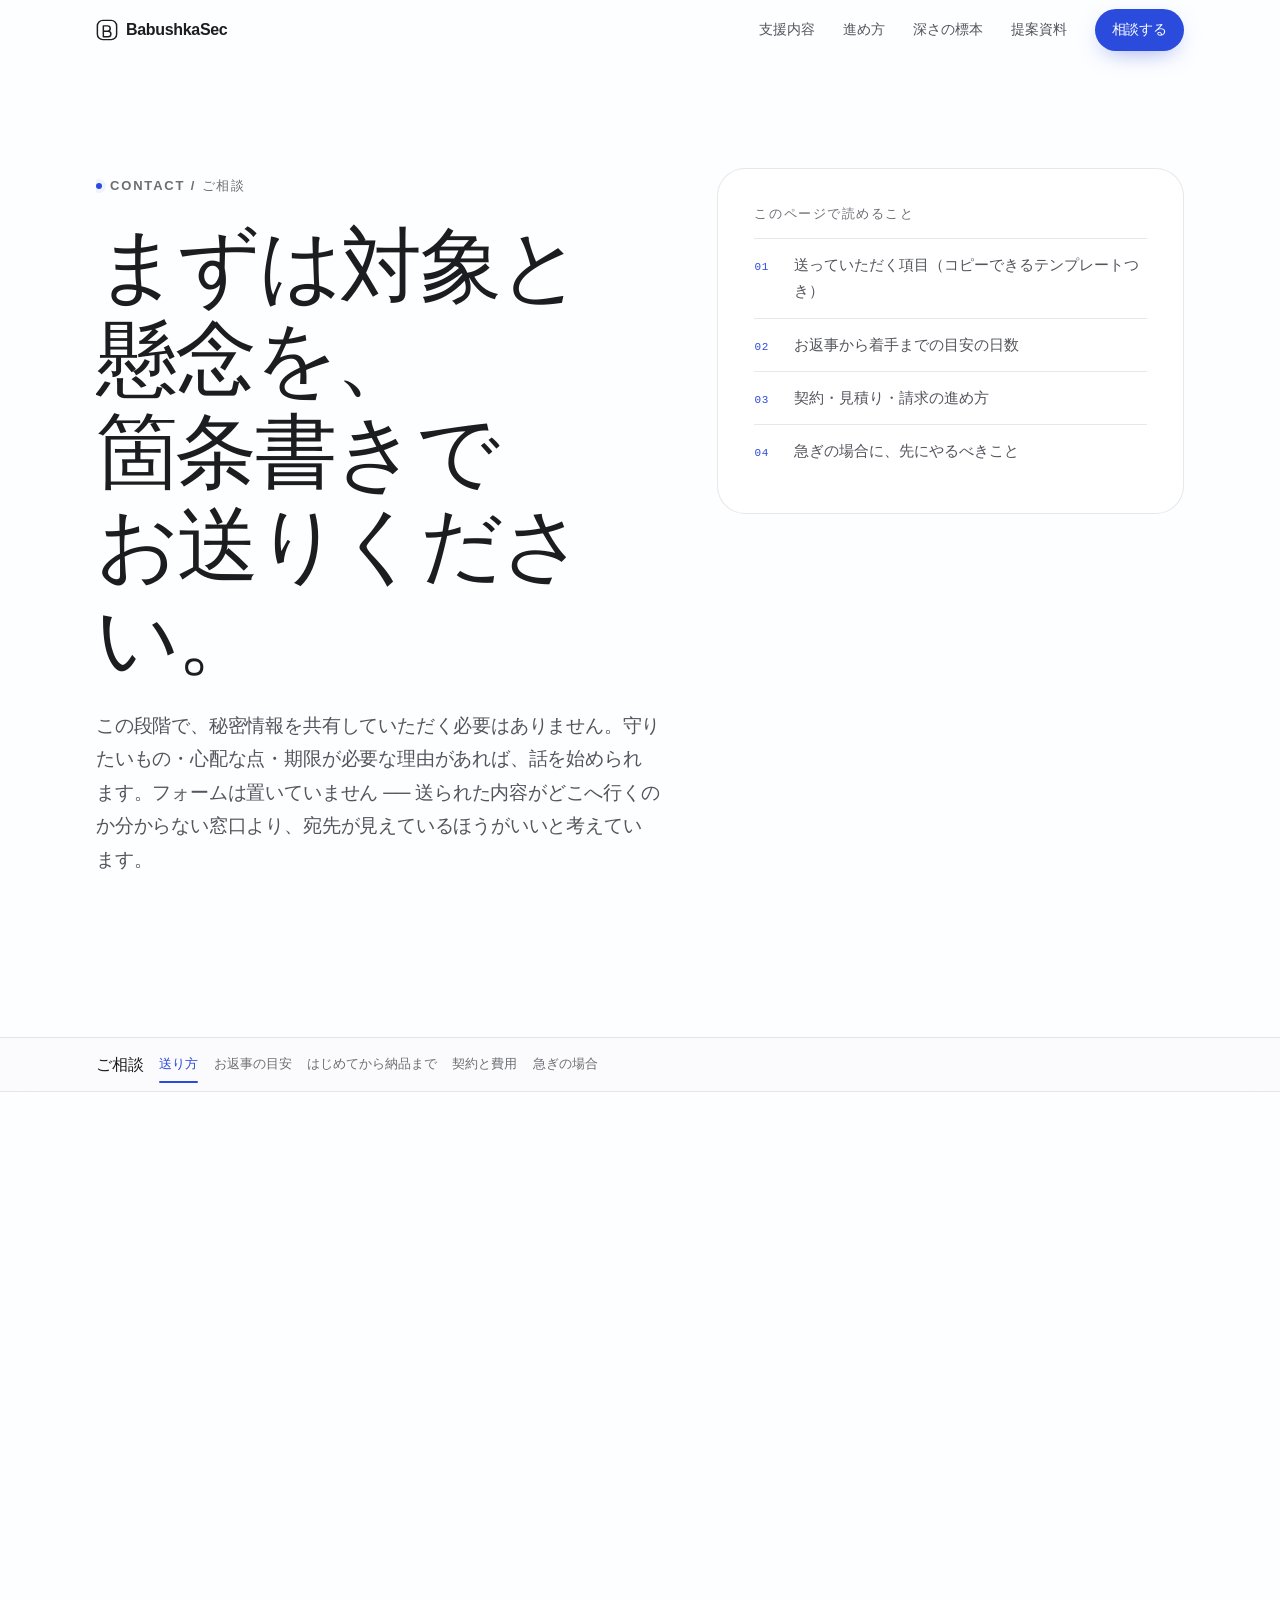
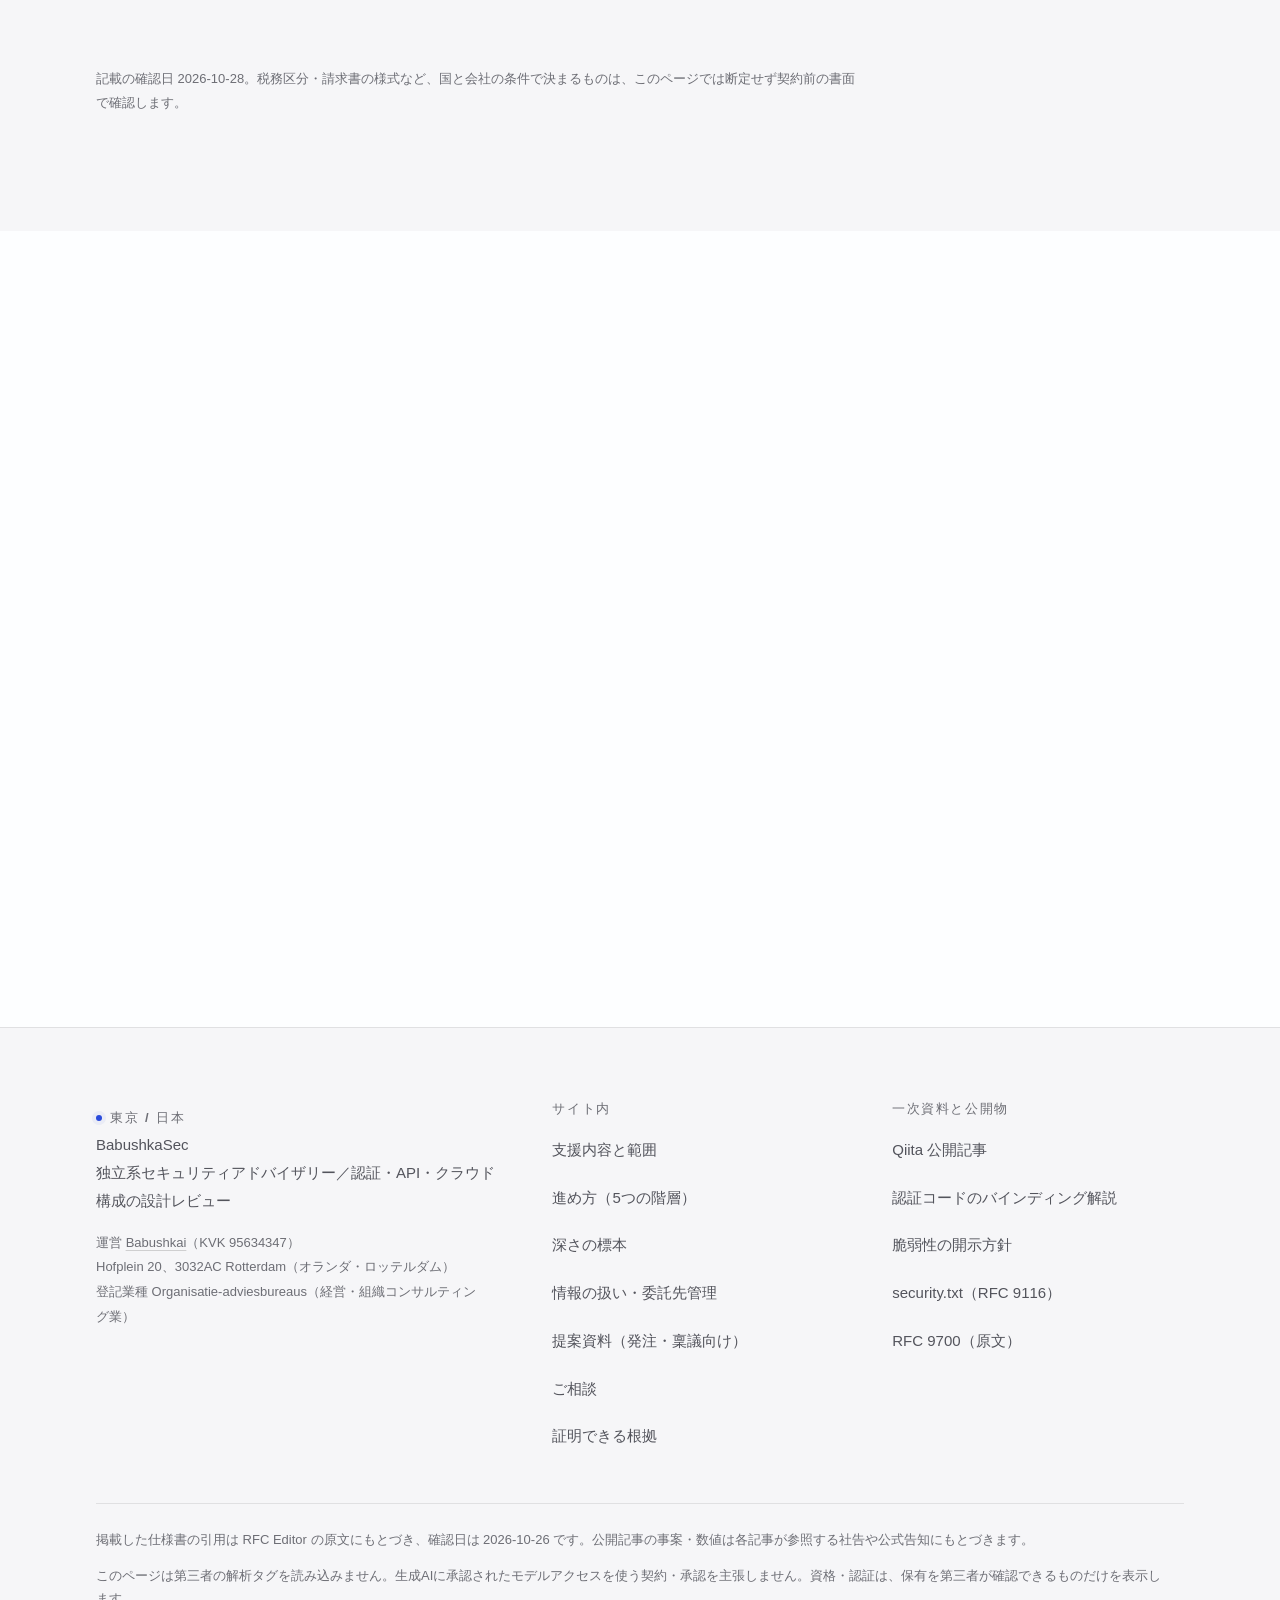
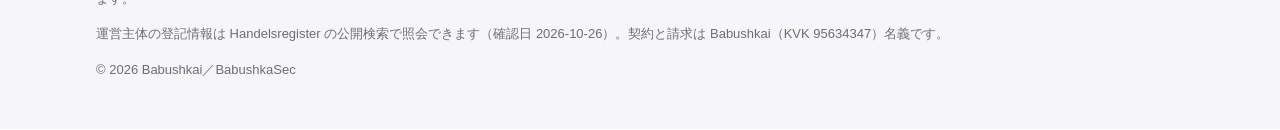
==== commit f31becf2: "Deploy aee6e57 from babushkai/security-advisory" ====
--- a/contact/index.html
+++ b/contact/index.html
@@ -1,7 +1,7 @@
-<!DOCTYPE html><html lang="ja"><head><meta charset="UTF-8"><meta name="viewport" content="width=device-width, initial-scale=1"><meta http-equiv="Content-Security-Policy" content="default-src 'self'; script-src 'self'; style-src 'self'; img-src 'self' data:; font-src 'self'; connect-src 'self'; object-src 'none'; base-uri 'self'; form-action 'none'"><meta name="referrer" content="strict-origin-when-cross-origin"><meta name="view-transition" content="same-origin"><title>ご相談｜BabushkaSec</title><meta name="description" content="相談メールに書いていただく項目、お返事の目安、はじめてから納品までの流れ、契約と費用の進め方。秘密情報はまだ不要で、守りたいものと期限の理由があれば話を始められます。"><link rel="canonical" href="https://security.babushkai.com/contact/"><link rel="icon" href="/favicon.svg" type="image/svg+xml"><link rel="apple-touch-icon" href="/apple-touch-icon.png"><meta name="robots" content="noindex, nofollow"><meta property="og:type" content="website"><meta property="og:locale" content="ja_JP"><meta property="og:site_name" content="BabushkaSec"><meta property="og:title" content="ご相談｜BabushkaSec"><meta property="og:description" content="相談メールに書いていただく項目、お返事の目安、はじめてから納品までの流れ、契約と費用の進め方。秘密情報はまだ不要で、守りたいものと期限の理由があれば話を始められます。"><meta property="og:url" content="https://security.babushkai.com/contact/"><meta property="og:image" content="https://security.babushkai.com/og/contact.png"><meta property="og:image:width" content="1200"><meta property="og:image:height" content="630"><meta property="og:image:alt" content="ご相談：相談テンプレート、お返事の目安、契約と費用の手順"><meta name="twitter:card" content="summary_large_image"><meta name="theme-color" content="#fdfeff"><!-- 構造化データ（JSON-LD は data block なので CSP の実行対象ではない）。値の組み立ては src/data/schema.ts --><script type="application/ld+json">{"@context":"https://schema.org","@graph":[{"@type":"ProfessionalService","@id":"https://security.babushkai.com/#organization","name":"BabushkaSec","legalName":"Babushkai","url":"https://security.babushkai.com/","description":"東京の独立系セキュリティアドバイザリー。認証・API・クラウド構成の設計レビューを、公表資料・仕様書・設定・コード・実行結果の5階層に降りて、推測と確認を分けたまま届けます。","email":"daisuke.kuwabara@babushkai.com","foundingDate":"2024-11","identifier":{"@type":"PropertyValue","propertyID":"オランダ商工会議所（Kamer van Koophandel）の Handelsregister の登記番号","value":"95634347"},"areaServed":{"@type":"Place","name":"東京 / 日本"},"sameAs":["https://qiita.com/emi_ndk"],"availableService":[{"@type":"Service","name":"アーキテクチャレビュー","description":"仕様書の意図と、実装された前提のズレを特定します。 手元に残るもの：判断サマリ（経営層向け・数ページ） / 階層別の論点一覧（根拠のリンク付き） / 優先順位つきの改善案と再検証の条件"},{"@type":"Service","name":"Web・API 実装レビュー","description":"「直せる形」で返すために、コードと挙動まで読みます。 手元に残るもの：論点ごとの根拠（設定値・コード位置・実行結果） / そのまま送れる再現手順と期待応答 / 修正方針と回帰テスト案"},{"@type":"Service","name":"継続アドバイザリー","description":"レビューで終わらせず、設計判断に残ります。 手元に残るもの：判断の根拠が残る合意記録 / 開いたままの論点リスト（次回に続く形で） / 四半期ごとの改善計画の更新"}]},{"@type":"WebSite","@id":"https://security.babushkai.com/#website","url":"https://security.babushkai.com/","name":"BabushkaSec","inLanguage":"ja","publisher":{"@id":"https://security.babushkai.com/#organization"}}]}</script><link rel="stylesheet" href="/_astro/style.DqUr0UtE.css"></head><body><a class="skip-link" href="#main">本文へ移動</a><header class="site-header"><div class="shell header-inner"><a class="brand" href="/" aria-label="BabushkaSec ホーム"><svg viewBox="0 0 24 24" aria-hidden="true" fill="none"><rect x="1.5" y="1.5" width="21" height="21" rx="6" stroke="currentColor" stroke-width="1.6"></rect><path d="M8 7.5h4.6a2.9 2.9 0 0 1 0 5.8H8V7.5Zm0 5.8h5.2a3.05 3.05 0 0 1 0 6.1H8v-6.1Z" stroke="currentColor" stroke-width="1.6" stroke-linejoin="round"></path></svg><span>BabushkaSec</span></a><nav class="primary-nav" aria-label="メインナビゲーション"><div class="nav-links"><a href="/services/">支援内容</a><a href="/#method">進め方</a><a href="/#depth">深さの標本</a><a href="/proposal/">提案資料</a></div><a class="btn btn-primary header-cta" href="/contact/">相談する</a></nav></div></header><main id="main"><div class="page-head shell"><div class="page-head-main"><p class="eyebrow" data-reveal><span class="dot" aria-hidden="true"></span>Contact / ご相談</p><h1 data-reveal data-step="1">まずは対象と懸念を、<br>箇条書きでお送りください。</h1><p class="lead" data-reveal data-step="2">この段階で、秘密情報を共有していただく必要はありません。守りたいもの・心配な点・期限が必要な理由があれば、話を始められます。フォームは置いていません ── 送られた内容がどこへ行くのか分からない窓口より、宛先が見えているほうがいいと考えています。</p><div class="page-actions" data-reveal data-step="3"><a class="btn btn-primary btn-lg" href="mailto:daisuke.kuwabara@babushkai.com">メールで相談する</a><a class="btn btn-quiet btn-lg" href="/services/">支援内容と範囲を見る<svg class="arrow" viewBox="0 0 24 24" fill="none" aria-hidden="true"><path d="M5 12h14m-6-7 7 7-7 7" stroke="currentColor" stroke-width="1.8" stroke-linecap="round" stroke-linejoin="round"></path></svg></a></div></div><aside class="page-aside card" data-reveal data-step="4"><h2 class="page-aside-title">このページで読めること</h2><ol class="page-aside-list"><li>送っていただく項目（コピーできるテンプレートつき）</li><li>お返事から着手までの目安の日数</li><li>契約・見積り・請求の進め方</li><li>急ぎの場合に、先にやるべきこと</li></ol></aside></div><nav class="rail" aria-label="ご相談の章"><div class="rail-inner"><ol class="rail-links"><li><a href="#send">送り方</a></li><li><a href="#targets">お返事の目安</a></li><li><a href="#flow">はじめてから納品まで</a></li><li><a href="#terms">契約と費用</a></li><li><a href="#urgent">急ぎの場合</a></li></ol></div><span class="rail-progress" aria-hidden="true"></span></nav><section id="send" class="section-tight" aria-labelledby="send-title"><div class="shell"><div class="section-head"><p class="eyebrow" data-reveal><span class="dot" aria-hidden="true"></span>What to send</p><h2 id="send-title" data-reveal data-step="1">空欄のまま、<br>貼っていただいて構いません。</h2><p class="lead measure" data-reveal data-step="2">全部が埋まっている必要はありません。分かっている行だけ書いて、残りは「未定」で結構です。こちらから聞き返すのは、そのあとです。</p></div><div class="template card" data-reveal data-step="3"><div class="template-head"><h3>相談の貼り込みテンプレート</h3><button class="copy-btn" type="button" data-copy="#consult-template">コピー</button></div><pre id="consult-template"><code>対象サービス：
+<!DOCTYPE html><html lang="ja"><head><meta charset="UTF-8"><meta name="viewport" content="width=device-width, initial-scale=1"><meta http-equiv="Content-Security-Policy" content="default-src 'self'; script-src 'self'; style-src 'self'; img-src 'self' data:; font-src 'self'; connect-src 'self'; object-src 'none'; base-uri 'self'; form-action 'none'"><meta name="referrer" content="strict-origin-when-cross-origin"><meta name="view-transition" content="same-origin"><title>ご相談｜BabushkaSec</title><meta name="description" content="相談メールに書いていただく項目、お返事の目安、はじめてから納品までの流れ、契約と費用の進め方。秘密情報はまだ不要で、守りたいものと期限の理由があれば話を始められます。"><link rel="canonical" href="https://security.babushkai.com/contact/"><link rel="icon" href="/favicon.svg" type="image/svg+xml"><link rel="apple-touch-icon" href="/apple-touch-icon.png"><meta name="robots" content="noindex, nofollow"><meta property="og:type" content="website"><meta property="og:locale" content="ja_JP"><meta property="og:site_name" content="BabushkaSec"><meta property="og:title" content="ご相談｜BabushkaSec"><meta property="og:description" content="相談メールに書いていただく項目、お返事の目安、はじめてから納品までの流れ、契約と費用の進め方。秘密情報はまだ不要で、守りたいものと期限の理由があれば話を始められます。"><meta property="og:url" content="https://security.babushkai.com/contact/"><meta property="og:image" content="https://security.babushkai.com/og/contact.png"><meta property="og:image:width" content="1200"><meta property="og:image:height" content="630"><meta property="og:image:alt" content="ご相談：相談テンプレート、お返事の目安、契約と費用の手順"><meta name="twitter:card" content="summary_large_image"><meta name="theme-color" content="#fdfeff"><!-- 構造化データ（JSON-LD は data block なので CSP の実行対象ではない）。値の組み立ては src/data/schema.ts --><script type="application/ld+json">{"@context":"https://schema.org","@graph":[{"@type":"ProfessionalService","@id":"https://security.babushkai.com/#organization","name":"BabushkaSec","legalName":"Babushkai","url":"https://security.babushkai.com/","description":"東京の独立系セキュリティアドバイザリー。認証・API・クラウド構成の設計レビューを、公表資料・仕様書・設定・コード・実行結果の5階層に降りて、推測と確認を分けたまま届けます。","email":"daisuke.kuwabara@babushkai.com","foundingDate":"2024-11","identifier":{"@type":"PropertyValue","propertyID":"オランダ商工会議所（Kamer van Koophandel）の Handelsregister の登記番号","value":"95634347"},"areaServed":{"@type":"Place","name":"東京 / 日本"},"sameAs":["https://qiita.com/emi_ndk"],"availableService":[{"@type":"Service","name":"アーキテクチャレビュー","description":"仕様書の意図と、実装された前提のズレを特定します。 手元に残るもの：判断サマリ（経営層向け・数ページ） / 階層別の論点一覧（根拠のリンク付き） / 優先順位つきの改善案と再検証の条件"},{"@type":"Service","name":"Web・API 実装レビュー","description":"「直せる形」で返すために、コードと挙動まで読みます。 手元に残るもの：論点ごとの根拠（設定値・コード位置・実行結果） / そのまま送れる再現手順と期待応答 / 修正方針と回帰テスト案"},{"@type":"Service","name":"継続アドバイザリー","description":"レビューで終わらせず、設計判断に残ります。 手元に残るもの：判断の根拠が残る合意記録 / 開いたままの論点リスト（次回に続く形で） / 四半期ごとの改善計画の更新"}]},{"@type":"WebSite","@id":"https://security.babushkai.com/#website","url":"https://security.babushkai.com/","name":"BabushkaSec","inLanguage":"ja","publisher":{"@id":"https://security.babushkai.com/#organization"}}]}</script><link rel="stylesheet" href="/_astro/style.BUNyBPtx.css"></head><body><a class="skip-link" href="#main">本文へ移動</a><header class="site-header"><div class="shell header-inner"><a class="brand" href="/" aria-label="BabushkaSec ホーム"><svg viewBox="0 0 24 24" aria-hidden="true" fill="none"><rect x="1.5" y="1.5" width="21" height="21" rx="6" stroke="currentColor" stroke-width="1.6"></rect><path d="M8 7.5h4.6a2.9 2.9 0 0 1 0 5.8H8V7.5Zm0 5.8h5.2a3.05 3.05 0 0 1 0 6.1H8v-6.1Z" stroke="currentColor" stroke-width="1.6" stroke-linejoin="round"></path></svg><span>BabushkaSec</span></a><nav class="primary-nav" aria-label="メインナビゲーション"><div class="nav-links" id="site-nav" popover="auto"><a href="/services/">支援内容</a><a href="/#method">進め方</a><a href="/#depth">深さの標本</a><a href="/proposal/">提案資料</a></div><a class="btn btn-primary header-cta" href="/contact/">相談する</a><button class="menu-btn" type="button" popovertarget="site-nav"><svg viewBox="0 0 24 24" fill="none" aria-hidden="true"><path d="M4 8.5h16M4 15.5h16" stroke="currentColor" stroke-width="1.8" stroke-linecap="round"></path></svg><span class="visually-hidden">メニュー</span></button></nav></div></header><main id="main"><div class="page-head shell"><div class="page-head-main"><p class="eyebrow" data-reveal><span class="dot" aria-hidden="true"></span>Contact / ご相談</p><h1 data-reveal data-step="1">まずは対象と懸念を、<br>箇条書きでお送りください。</h1><p class="lead" data-reveal data-step="2">この段階で、秘密情報を共有していただく必要はありません。守りたいもの・心配な点・期限が必要な理由があれば、話を始められます。フォームは置いていません ── 送られた内容がどこへ行くのか分からない窓口より、宛先が見えているほうがいいと考えています。</p><div class="page-actions" data-reveal data-step="3"><a class="btn btn-primary btn-lg" href="mailto:daisuke.kuwabara@babushkai.com">メールで相談する</a><a class="btn btn-quiet btn-lg" href="/services/">支援内容と範囲を見る<svg class="arrow" viewBox="0 0 24 24" fill="none" aria-hidden="true"><path d="M5 12h14m-6-7 7 7-7 7" stroke="currentColor" stroke-width="1.8" stroke-linecap="round" stroke-linejoin="round"></path></svg></a></div></div><aside class="page-aside card" data-reveal data-step="4"><h2 class="page-aside-title">このページで読めること</h2><ol class="page-aside-list"><li>送っていただく項目（コピーできるテンプレートつき）</li><li>お返事から着手までの目安の日数</li><li>契約・見積り・請求の進め方</li><li>急ぎの場合に、先にやるべきこと</li></ol></aside></div><nav class="rail" aria-label="ご相談の章"><div class="rail-inner"><a class="rail-title" href="#main">ご相談</a><ol class="rail-links"><li><a href="#send">送り方</a></li><li><a href="#targets">お返事の目安</a></li><li><a href="#flow">はじめてから納品まで</a></li><li><a href="#terms">契約と費用</a></li><li><a href="#urgent">急ぎの場合</a></li></ol></div><span class="rail-progress" aria-hidden="true"></span></nav><section id="send" class="section-tight" aria-labelledby="send-title"><div class="shell"><div class="section-head"><p class="eyebrow" data-reveal><span class="dot" aria-hidden="true"></span>What to send</p><h2 id="send-title" data-reveal data-step="1">空欄のまま、<br>貼っていただいて構いません。</h2><p class="lead measure" data-reveal data-step="2">全部が埋まっている必要はありません。分かっている行だけ書いて、残りは「未定」で結構です。こちらから聞き返すのは、そのあとです。</p></div><div class="template card" data-reveal data-step="3"><div class="template-head"><h3>相談の貼り込みテンプレート</h3><button class="copy-btn" type="button" data-copy="#consult-template">コピー</button></div><pre id="consult-template"><code>対象サービス：
 守りたいもの：（利用者情報 / 課金 / 社内システム など）
 いま一番心配なこと：
 期限が必要な理由：（来月のリリース判定に間に合わせたい など）
 見せられる範囲：（設計書 / 設定の抜粋 / コード / テスト環境）
 相談したい内容：設計レビュー / 実装レビュー / 継続的な相談
-連絡先：</code></pre></div><p class="contact-meta" data-reveal data-step="4">宛先 <a href="mailto:daisuke.kuwabara@babushkai.com">daisuke.kuwabara@babushkai.com</a> ／ 運営 <a href="https://www.kvk.nl/zoeken/?source=kvk&amp;query=babushkai" target="_blank" rel="noopener noreferrer">Babushkai</a>（KVK 95634347・ロッテルダム登記）／ 日本語・英語、どちらも歓迎します</p><div class="callout" data-reveal data-step="4"><h3>書かなくてよかったもの</h3><p>認証情報の生値・顧客データのサンプル・本番の設定そのもの・誰かの名前。これらが揃うと判断が速くなることは、まずありません。必要なものはこっちから名指しでお聞きします。</p></div></div></section><section id="targets" class="section" aria-labelledby="targets-title"><div class="shell"><div class="section-head"><p class="eyebrow" data-reveal><span class="dot" aria-hidden="true"></span>Response</p><h2 id="targets-title" data-reveal data-step="1">返事が来ない、を<br>いちばん嫌がると分かっています。</h2><p class="lead measure" data-reveal data-step="2">下表は目標であって保証ではありません。遅れる理由は必ず先に連絡します。脆弱性の報告に対する目標は <a href="/disclosure/">開示方針</a> に別で置いてあります。</p></div><div class="table-wrap" data-reveal data-step="3"><table><caption>相談から着手まで（目標値。確約ではありません）</caption><thead><tr><th scope="col">段階</th><th scope="col">こちらでやること</th><th scope="col">補足</th></tr></thead><tbody><tr><th scope="row">お返事</th><td>いただいたメールに、人の目を通してお返しします。自動返信ではありません。</td><td>営業時間という区切りを置いていないので「翌営業日」ではなく営業日ベースの目安です。</td></tr><tr><th scope="row">範囲案の草案</th><td>見られる範囲・見ないもの・工数の目安を、A4 1枚の草案にしてお渡しします。</td><td>ここで金額が必要なら、前提を書いた見積りとして出します。</td></tr><tr><th scope="row">打ち合わせ</th><td>60分、オンラインで。録音の可否はそのときにご相談します。</td><td>窓口の方お1人につながれていれば、他の方は同席でも欠席でも構いません。</td></tr><tr><th scope="row">着手</th><td>範囲定義書・秘密保持契約・見積りに合意できた時点で開始します。</td><td>口頭だけで始まる仕事はしません。ここを省略すると、必ず後で範囲が膨らみます。</td></tr></tbody></table></div></div></section><section id="flow" class="section-tight" aria-labelledby="flow-title"><div class="shell"><div class="section-head"><p class="eyebrow" data-reveal><span class="dot" aria-hidden="true"></span>Process</p><h2 id="flow-title" data-reveal data-step="1">はじめる前に、<br>合意したことを書き残す。</h2></div><div class="steps" data-reveal data-step="2"><article class="step"><b>1</b><h3>相談</h3><p>対象と懸けられているものを、メールで箇条書きでお送りください。秘密情報の共有はこの段階では不要です。</p></article><article class="step"><b>2</b><h3>範囲の合意</h3><p>見るもの・見ないもの・許可の範囲・情報の扱い・費用を書面で合意します。口頭だけの開始はしません。</p></article><article class="step"><b>3</b><h3>検証</h3><p>5つの階層を降り、確認できた事実と仮説を分けたまま記録します。中間の論点を随時共有します。</p></article><article class="step"><b>4</b><h3>納品と手当て</h3><p>経営層向けの要約と、実装チームがそのまま動かせる手順をセットでお渡しし、修正後に再検証します。</p></article></div></div></section><section id="terms" class="section" aria-labelledby="terms-title"><div class="shell"><div class="section-head"><p class="eyebrow" data-reveal><span class="dot" aria-hidden="true"></span>Contract</p><h2 id="terms-title" data-reveal data-step="1">発注に必要な手続きを、<br>先に並べておきます。</h2><p class="lead measure" data-reveal data-step="2">調達・法務からの問いには、<a href="/data-handling/">情報の扱いと委託先管理</a> のページでまとめて答えています。こちらも稟議にそのまま貼れる形です。</p></div><div class="grid-cards" data-reveal data-step="3"><article class="card card-pad fact"><h3>金額は、Webに置いていません</h3><p>範囲によって変わるため、一律の価格表を置きません。初回の認識合わせのあと、前提を書いた見積り（有効期限つき）を書面でお渡しします。着手前に金額が分からなくて困る、という状態にはしません。</p></article><article class="card card-pad fact"><h3>秘密保持は、範囲より先</h3><p>範囲定義書と秘密保持契約に合意できてから作業をはじめます。雛形はどちらのものでも構いません。口頭だけで始まった仕事は、必ず後で範囲の解釈が割れます。</p></article><article class="card card-pad fact"><h3>契約と請求の主体</h3><p>Babushkai（KVK 95634347・オランダ・ロッテルダム登記）名義です。窓口メールドメインと同一商号の事業者で、商号・住所・業種は公開検索で照会できます。</p></article><article class="card card-pad fact"><h3>情報を渡す前に決めること</h3><p>見ないもの・受け取り方・保持期間・削除の確認まで、契約の時点で書面にします。生ログや個人情報を預からない形で足りることがほとんどです。</p></article></div><p class="footnote">記載の確認日 2026-10-28。税務区分・請求書の様式など、国と会社の条件で決まるものは、このページでは断定せず契約前の書面で確認します。</p></div></section><section id="urgent" class="section-tight" aria-labelledby="urgent-title"><div class="shell"><div class="section-head"><p class="eyebrow" data-reveal><span class="dot" aria-hidden="true"></span>Emergency</p><h2 id="urgent-title" data-reveal data-step="1">インシデントの最中に<br>頼める形ではありません。</h2><p class="lead measure" data-reveal data-step="2">ここは正直に書いておきます。私たちは個人事業に近い規模のアドバイザリーで、24時間の待機も、一次対応のチームも持っていません。</p></div><ul class="principles" data-reveal data-step="3"><li>被害が進行している疑いがあるときは、まず御社の窓口（SOC・CSIRT・契約中の診断会社）へ連絡してください。私たちの初回応答は営業日ベースです。</li><li>影響範囲の切り分けや、経営層への説明資料の整理には、当日でも関われることがあります。その旨を件名に書いていただけば、動けるかを先にお返しします。</li><li>修正が終わった箇所の再検証、再発防止策の設計への反映は、この仕事の中心です。</li></ul><div class="page-next" data-reveal data-step="4"><a href="/services/"><b>支援内容と範囲<svg class="arrow" viewBox="0 0 24 24" fill="none" aria-hidden="true"><path d="M5 12h14m-6-7 7 7-7 7" stroke="currentColor" stroke-width="1.8" stroke-linecap="round" stroke-linejoin="round"></path></svg></b><span>3つの支援の範囲・工数目安・含まないもの。</span></a><a href="/data-handling/"><b>情報の扱い<svg class="arrow" viewBox="0 0 24 24" fill="none" aria-hidden="true"><path d="M5 12h14m-6-7 7 7-7 7" stroke="currentColor" stroke-width="1.8" stroke-linecap="round" stroke-linejoin="round"></path></svg></b><span>預からないもの、保持と削除、未取得の規格。</span></a><a href="/disclosure/"><b>脆弱性の報告<svg class="arrow" viewBox="0 0 24 24" fill="none" aria-hidden="true"><path d="M5 12h14m-6-7 7 7-7 7" stroke="currentColor" stroke-width="1.8" stroke-linecap="round" stroke-linejoin="round"></path></svg></b><span>このサイトについて見つけた場合は、こちらから。</span></a></div></div></section></main><footer class="site-footer"><div class="shell"><div class="footer-grid"><div><p class="eyebrow"><span class="dot" aria-hidden="true"></span>東京 / 日本</p><p class="person-role">BabushkaSec<br>独立系セキュリティアドバイザリー／認証・API・クラウド構成の設計レビュー</p><p class="footer-operator">運営 <a href="https://www.kvk.nl/zoeken/?source=kvk&amp;query=babushkai" target="_blank" rel="noopener noreferrer">Babushkai</a>（KVK 95634347）<br>Hofplein 20、3032AC Rotterdam（オランダ・ロッテルダム）<br>登記業種 Organisatie-adviesbureaus（経営・組織コンサルティング業）</p></div><div><h3>サイト内</h3><div class="footer-links"><a href="/services/">支援内容と範囲</a><a href="/#method">進め方（5つの階層）</a><a href="/#depth">深さの標本</a><a href="/data-handling/">情報の扱い・委託先管理</a><a href="/proposal/">提案資料（発注・稟議向け）</a><a href="/contact/">ご相談</a><a href="/#trust">証明できる根拠</a></div></div><div><h3>一次資料と公開物</h3><div class="footer-links"><a href="https://qiita.com/emi_ndk" target="_blank" rel="noopener noreferrer">Qiita 公開記事</a><a href="/notes/oauth-authorization-code/">認証コードのバインディング解説</a><a href="/disclosure/">脆弱性の開示方針</a><a href="/.well-known/security.txt">security.txt（RFC 9116）</a><a href="https://www.rfc-editor.org/rfc/rfc9700.html" target="_blank" rel="noopener noreferrer">RFC 9700（原文）</a></div></div></div><div class="footer-note"><p>掲載した仕様書の引用は RFC Editor の原文にもとづき、確認日は 2026-10-26 です。公開記事の事案・数値は各記事が参照する社告や公式告知にもとづきます。</p><p>このページは第三者の解析タグを読み込みません。生成AIに承認されたモデルアクセスを使う契約・承認を主張しません。資格・認証は、保有を第三者が確認できるものだけを表示します。</p><p>運営主体の登記情報は Handelsregister の公開検索で照会できます（確認日 2026-10-26）。契約と請求は Babushkai（KVK 95634347）名義です。</p><p>&copy; 2026 Babushkai／BabushkaSec</p></div></div></footer><script type="module" src="/_astro/Base.astro_astro_type_script_index_0_lang.D41C5V8o.js"></script></body></html>+連絡先：</code></pre></div><p class="contact-meta" data-reveal data-step="4">宛先 <a href="mailto:daisuke.kuwabara@babushkai.com">daisuke.kuwabara@babushkai.com</a> ／ 運営 <a href="https://www.kvk.nl/zoeken/?source=kvk&amp;query=babushkai" target="_blank" rel="noopener noreferrer">Babushkai</a>（KVK 95634347・ロッテルダム登記）／ 日本語・英語、どちらも歓迎します</p><div class="callout" data-reveal data-step="4"><h3>書かなくてよかったもの</h3><p>認証情報の生値・顧客データのサンプル・本番の設定そのもの・誰かの名前。これらが揃うと判断が速くなることは、まずありません。必要なものはこっちから名指しでお聞きします。</p></div></div></section><section id="targets" class="section section-soft" aria-labelledby="targets-title"><div class="shell"><div class="section-head"><p class="eyebrow" data-reveal><span class="dot" aria-hidden="true"></span>Response</p><h2 id="targets-title" data-reveal data-step="1">返事が来ない、を<br>いちばん嫌がると分かっています。</h2><p class="lead measure" data-reveal data-step="2">下表は目標であって保証ではありません。遅れる理由は必ず先に連絡します。脆弱性の報告に対する目標は <a href="/disclosure/">開示方針</a> に別で置いてあります。</p></div><div class="table-wrap" data-reveal data-step="3"><table><caption>相談から着手まで（目標値。確約ではありません）</caption><thead><tr><th scope="col">段階</th><th scope="col">こちらでやること</th><th scope="col">補足</th></tr></thead><tbody><tr><th scope="row">お返事</th><td>いただいたメールに、人の目を通してお返しします。自動返信ではありません。</td><td>営業時間という区切りを置いていないので「翌営業日」ではなく営業日ベースの目安です。</td></tr><tr><th scope="row">範囲案の草案</th><td>見られる範囲・見ないもの・工数の目安を、A4 1枚の草案にしてお渡しします。</td><td>ここで金額が必要なら、前提を書いた見積りとして出します。</td></tr><tr><th scope="row">打ち合わせ</th><td>60分、オンラインで。録音の可否はそのときにご相談します。</td><td>窓口の方お1人につながれていれば、他の方は同席でも欠席でも構いません。</td></tr><tr><th scope="row">着手</th><td>範囲定義書・秘密保持契約・見積りに合意できた時点で開始します。</td><td>口頭だけで始まる仕事はしません。ここを省略すると、必ず後で範囲が膨らみます。</td></tr></tbody></table></div></div></section><section id="flow" class="section-tight" aria-labelledby="flow-title"><div class="shell"><div class="section-head"><p class="eyebrow" data-reveal><span class="dot" aria-hidden="true"></span>Process</p><h2 id="flow-title" data-reveal data-step="1">はじめる前に、<br>合意したことを書き残す。</h2></div><div class="steps" data-reveal data-step="2"><article class="step"><b>1</b><h3>相談</h3><p>対象と懸けられているものを、メールで箇条書きでお送りください。秘密情報の共有はこの段階では不要です。</p></article><article class="step"><b>2</b><h3>範囲の合意</h3><p>見るもの・見ないもの・許可の範囲・情報の扱い・費用を書面で合意します。口頭だけの開始はしません。</p></article><article class="step"><b>3</b><h3>検証</h3><p>5つの階層を降り、確認できた事実と仮説を分けたまま記録します。中間の論点を随時共有します。</p></article><article class="step"><b>4</b><h3>納品と手当て</h3><p>経営層向けの要約と、実装チームがそのまま動かせる手順をセットでお渡しし、修正後に再検証します。</p></article></div></div></section><section id="terms" class="section section-soft" aria-labelledby="terms-title"><div class="shell"><div class="section-head"><p class="eyebrow" data-reveal><span class="dot" aria-hidden="true"></span>Contract</p><h2 id="terms-title" data-reveal data-step="1">発注に必要な手続きを、<br>先に並べておきます。</h2><p class="lead measure" data-reveal data-step="2">調達・法務からの問いには、<a href="/data-handling/">情報の扱いと委託先管理</a> のページでまとめて答えています。こちらも稟議にそのまま貼れる形です。</p></div><div class="grid-cards" data-reveal data-step="3"><article class="card card-pad fact"><h3>金額は、Webに置いていません</h3><p>範囲によって変わるため、一律の価格表を置きません。初回の認識合わせのあと、前提を書いた見積り（有効期限つき）を書面でお渡しします。着手前に金額が分からなくて困る、という状態にはしません。</p></article><article class="card card-pad fact"><h3>秘密保持は、範囲より先</h3><p>範囲定義書と秘密保持契約に合意できてから作業をはじめます。雛形はどちらのものでも構いません。口頭だけで始まった仕事は、必ず後で範囲の解釈が割れます。</p></article><article class="card card-pad fact"><h3>契約と請求の主体</h3><p>Babushkai（KVK 95634347・オランダ・ロッテルダム登記）名義です。窓口メールドメインと同一商号の事業者で、商号・住所・業種は公開検索で照会できます。</p></article><article class="card card-pad fact"><h3>情報を渡す前に決めること</h3><p>見ないもの・受け取り方・保持期間・削除の確認まで、契約の時点で書面にします。生ログや個人情報を預からない形で足りることがほとんどです。</p></article></div><p class="footnote">記載の確認日 2026-10-28。税務区分・請求書の様式など、国と会社の条件で決まるものは、このページでは断定せず契約前の書面で確認します。</p></div></section><section id="urgent" class="section-tight" aria-labelledby="urgent-title"><div class="shell"><div class="section-head"><p class="eyebrow" data-reveal><span class="dot" aria-hidden="true"></span>Emergency</p><h2 id="urgent-title" data-reveal data-step="1">インシデントの最中に<br>頼める形ではありません。</h2><p class="lead measure" data-reveal data-step="2">ここは正直に書いておきます。私たちは個人事業に近い規模のアドバイザリーで、24時間の待機も、一次対応のチームも持っていません。</p></div><ul class="principles" data-reveal data-step="3"><li>被害が進行している疑いがあるときは、まず御社の窓口（SOC・CSIRT・契約中の診断会社）へ連絡してください。私たちの初回応答は営業日ベースです。</li><li>影響範囲の切り分けや、経営層への説明資料の整理には、当日でも関われることがあります。その旨を件名に書いていただけば、動けるかを先にお返しします。</li><li>修正が終わった箇所の再検証、再発防止策の設計への反映は、この仕事の中心です。</li></ul><div class="page-next" data-reveal data-step="4"><a href="/services/"><b>支援内容と範囲<svg class="arrow" viewBox="0 0 24 24" fill="none" aria-hidden="true"><path d="M5 12h14m-6-7 7 7-7 7" stroke="currentColor" stroke-width="1.8" stroke-linecap="round" stroke-linejoin="round"></path></svg></b><span>3つの支援の範囲・工数目安・含まないもの。</span></a><a href="/data-handling/"><b>情報の扱い<svg class="arrow" viewBox="0 0 24 24" fill="none" aria-hidden="true"><path d="M5 12h14m-6-7 7 7-7 7" stroke="currentColor" stroke-width="1.8" stroke-linecap="round" stroke-linejoin="round"></path></svg></b><span>預からないもの、保持と削除、未取得の規格。</span></a><a href="/disclosure/"><b>脆弱性の報告<svg class="arrow" viewBox="0 0 24 24" fill="none" aria-hidden="true"><path d="M5 12h14m-6-7 7 7-7 7" stroke="currentColor" stroke-width="1.8" stroke-linecap="round" stroke-linejoin="round"></path></svg></b><span>このサイトについて見つけた場合は、こちらから。</span></a></div></div></section></main><footer class="site-footer"><div class="shell"><div class="footer-grid"><div><p class="eyebrow"><span class="dot" aria-hidden="true"></span>東京 / 日本</p><p class="person-role">BabushkaSec<br>独立系セキュリティアドバイザリー／認証・API・クラウド構成の設計レビュー</p><p class="footer-operator">運営 <a href="https://www.kvk.nl/zoeken/?source=kvk&amp;query=babushkai" target="_blank" rel="noopener noreferrer">Babushkai</a>（KVK 95634347）<br>Hofplein 20、3032AC Rotterdam（オランダ・ロッテルダム）<br>登記業種 Organisatie-adviesbureaus（経営・組織コンサルティング業）</p></div><div><h3>サイト内</h3><div class="footer-links"><a href="/services/">支援内容と範囲</a><a href="/#method">進め方（5つの階層）</a><a href="/#depth">深さの標本</a><a href="/data-handling/">情報の扱い・委託先管理</a><a href="/proposal/">提案資料（発注・稟議向け）</a><a href="/contact/">ご相談</a><a href="/#trust">証明できる根拠</a></div></div><div><h3>一次資料と公開物</h3><div class="footer-links"><a href="https://qiita.com/emi_ndk" target="_blank" rel="noopener noreferrer">Qiita 公開記事</a><a href="/notes/oauth-authorization-code/">認証コードのバインディング解説</a><a href="/disclosure/">脆弱性の開示方針</a><a href="/.well-known/security.txt">security.txt（RFC 9116）</a><a href="https://www.rfc-editor.org/rfc/rfc9700.html" target="_blank" rel="noopener noreferrer">RFC 9700（原文）</a></div></div></div><div class="footer-note"><p>掲載した仕様書の引用は RFC Editor の原文にもとづき、確認日は 2026-10-26 です。公開記事の事案・数値は各記事が参照する社告や公式告知にもとづきます。</p><p>このページは第三者の解析タグを読み込みません。生成AIに承認されたモデルアクセスを使う契約・承認を主張しません。資格・認証は、保有を第三者が確認できるものだけを表示します。</p><p>運営主体の登記情報は Handelsregister の公開検索で照会できます（確認日 2026-10-26）。契約と請求は Babushkai（KVK 95634347）名義です。</p><p>&copy; 2026 Babushkai／BabushkaSec</p></div></div></footer><script type="module" src="/_astro/Base.astro_astro_type_script_index_0_lang.D41C5V8o.js"></script></body></html>
--- a/_astro/style.BUNyBPtx.css
+++ b/_astro/style.BUNyBPtx.css
@@ -0,0 +1,2 @@
+@layer reset{*,:before,:after{box-sizing:border-box}body,h1,h2,h3,p,ul,ol,figure,dl,dd{margin:0}ul,ol{padding:0;list-style:none}button,input,textarea,select{font:inherit;color:inherit}button{cursor:pointer;background:0 0;border:0}button,a{-webkit-tap-highlight-color:transparent}img,svg{max-width:100%;display:block}a{color:inherit;text-decoration:none}[hidden]{display:none!important}}@layer tokens{@property --h-action{syntax:"<number>";inherits:true;initial-value:267}@property --c-action{syntax:"<number>";inherits:true;initial-value:.222}@property --h-neutral{syntax:"<number>";inherits:true;initial-value:275}@property --scrolled{syntax:"<number>";inherits:true;initial-value:0}@property --lit{syntax:"<number>";inherits:true;initial-value:0}:root{color-scheme:light;--h-action:267;--c-action:.222;--h-reject:29;--c-reject:.174;--h-accept:161;--c-accept:.11;--h-neutral:275;--canvas:oklch(99.6% .002 var(--h-neutral));--surface:oklch(100% 0 var(--h-neutral));--surface-soft:oklch(97.4% .003 var(--h-neutral));--night:oklch(15.8% .007 var(--h-action));--night-surface:oklch(21% .01 var(--h-action));--ink:oklch(23.2% .006 var(--h-neutral));--ink-2:oklch(44.8% .012 var(--h-neutral));--ink-3:oklch(54% .01 var(--h-neutral));--night-ink:oklch(97.1% .004 var(--h-neutral));--night-ink-2:oklch(72% .016 var(--h-neutral));--hairline:#00000017;--hairline-strong:#00000029;--night-hairline:#ffffff24;--action:oklch(48.9% var(--c-action) var(--h-action));--action-hover:oklch(42.2% var(--c-action) var(--h-action));--action-solid:var(--action);--on-action:oklch(99.6% .002 var(--h-neutral));--reject:oklch(54.3% var(--c-reject) var(--h-reject));--accept:oklch(51.5% var(--c-accept) var(--h-accept));--reject-ink:oklch(48.5% var(--c-reject) var(--h-reject));--accept-ink:oklch(46.1% var(--c-accept) var(--h-accept));--depth-1:oklch(48.9% var(--c-action) var(--h-action));--depth-2:oklch(41% calc(var(--c-action) * .94) var(--h-action));--depth-3:oklch(35% calc(var(--c-action) * .86) var(--h-action));--depth-4:oklch(29.5% calc(var(--c-action) * .76) var(--h-action));--depth-5:oklch(24.5% calc(var(--c-action) * .64) var(--h-action));--veil:#fbfbfdb8;--veil-strong:#fbfbfddb;--paper-edge:linear-gradient(180deg, oklch(100% 0 var(--h-neutral)), oklch(98% .003 var(--h-neutral)));--dot:#0000001a;--grid-line:oklch(from var(--ink) l c h / .05);--hover-wash:#00000005;--glow:oklch(from var(--action) l c h / .16);--night-glow:oklch(from var(--action) l c h / .34);--action-glow:oklch(from var(--action) l c h / .6);--action-hairline:oklch(from var(--action) l c h / .16);--tint:oklch(from var(--action) l c h / .06);--reject-tint:oklch(from var(--reject) l c h / .1);--accept-tint:oklch(from var(--accept) l c h / .12);--invert-ink:oklch(99.6% .002 var(--h-neutral));--code-ink:oklch(87% .012 var(--h-neutral));--link-on-night:oklch(78% .12 var(--h-action));--mark-use:oklch(85% .13 165);--mark-guard:oklch(80% .13 25);--font-sans:-apple-system, BlinkMacSystemFont, "SF Pro Display", "SF Pro Text", "Hiragino Sans", "Hiragino Kaku Gothic ProN", "Yu Gothic UI", "Noto Sans JP", "Segoe UI", sans-serif;--font-mono:ui-monospace, "SF Mono", "JetBrains Mono", Menlo, Consolas, monospace;--display:clamp(1.875rem, 7.6vw, 5.1rem);--h2:clamp(1.75rem, 4.1vw, 3rem);--h3:clamp(1.25rem, 2.1vw, 1.625rem);--lead:clamp(1.0625rem, 1.5vw, 1.375rem);--body:1.0625rem;--caption:.8125rem;--leading-tight:1.14;--leading-heading:1.32;--leading-body:1.85;--tracking-display:-.032em;--tracking-heading:-.021em;--gutter:clamp(1.25rem, 4vw, 2.5rem);--content-max:68rem;--reading-max:38rem;--section-space:clamp(4.5rem, 9vw, 7.5rem);--r-s:12px;--r-m:20px;--r-l:28px;--r-pill:999px;--shadow-s:0 1px 2px #1018280a, 0 8px 24px -12px #10182824;--shadow-m:0 2px 6px #1018280d, 0 32px 72px -28px #1018283d;--shadow-float:0 40px 120px -40px #10182861, 0 2px 8px #1018280f;--shadow-lift:0 24px 48px -28px #1018284d, 0 2px 6px #1018280d;--ease-out:cubic-bezier(.22, .61, .36, 1);--lift:translateY(-2px);--header-h:3.75rem;--pin-top:var(--header-h);--anchor-cite:--cite}@media (width<=54rem){:root{--pin-top:0px}}:root:has(.rail){--pin-top:0px}@supports not (color:oklch(from red l c h)){:root{--grid-line:#1d1d1f0d;--glow:#274bdb29;--night-glow:#274bdb57;--action-glow:#274bdb99;--action-hairline:#274bdb29;--tint:#274bdb0f;--reject-tint:#c0392c1a;--accept-tint:#167a531f}}@media (color-gamut:p3){:root{--c-action:.245}}}@layer base{html{scroll-behavior:smooth;scroll-padding-top:calc(var(--pin-top) + 4rem);-webkit-text-size-adjust:100%;font-kerning:normal;font-optical-sizing:auto;text-spacing-trim:normal;text-autospace:normal}pre,code,kbd,samp{text-spacing-trim:space-none;text-autospace:no-autospace;font-optical-sizing:auto}body{background:var(--canvas);color:var(--ink);font-family:var(--font-sans);font-size:var(--body);line-height:var(--leading-body);font-synthesis-weight:none;-webkit-font-smoothing:antialiased;text-rendering:optimizelegibility}h1,h2,h3{font-weight:600;line-height:var(--leading-heading);letter-spacing:var(--tracking-heading);text-wrap:balance}:where(h1,h2,h3,h4,.chip,.fold-question,.test-row dd){word-break:auto-phrase;overflow-wrap:break-word}h1,h2{font-feature-settings:"palt" 1}@supports (hanging-punctuation:first){h1,h2{hanging-punctuation:first last}}h1{font-size:var(--display);line-height:var(--leading-tight);letter-spacing:var(--tracking-display)}h2{font-size:var(--h2)}h3{font-size:var(--h3)}code,pre,kbd{font-family:var(--font-mono)}p{overflow-wrap:break-word;line-break:strict;text-wrap:pretty}strong{font-weight:600}::selection{color:var(--on-action);background:var(--action-solid)}:where(a,button,summary,[tabindex]):focus-visible{outline:3px solid var(--action);outline-offset:3px;border-radius:var(--r-s)}@supports (initial-letter:2){.article-body>h2+p:first-letter{initial-letter:2;color:var(--action);margin-inline-end:.35rem;font-weight:600}}:where(.ledger-date,.slide-metrics b,time,.registry-en,.chip-mono,.service-no,.layer-index,.slide-foot){font-variant-numeric:tabular-nums}}@layer layout{.shell{width:min(var(--content-max), 100% - (var(--gutter) * 2));margin-inline:auto}.section{padding-block:var(--section-space);position:relative}.section-tight{padding-block:clamp(4rem,8vw,6.5rem)}.stack>*+*{margin-top:var(--gap,1rem)}.skip-link{z-index:999;border-radius:var(--r-pill);background:var(--ink);color:var(--invert-ink);transition:translate .2s var(--ease-out);padding:.75rem 1.25rem;font-size:.9375rem;position:fixed;top:.75rem;left:50%;translate:-50% -200%}.skip-link:focus{translate:-50%}}@layer components{.eyebrow{font-size:var(--caption);letter-spacing:.14em;text-transform:uppercase;color:var(--ink-3);align-items:center;gap:.5rem;font-weight:600;display:inline-flex}@media (width<=26rem){.eyebrow{letter-spacing:.06em}}.eyebrow .dot{background:var(--action);width:6px;height:6px;box-shadow:0 0 0 4px var(--tint);border-radius:50%}.lead{font-size:var(--lead);color:var(--ink-2);letter-spacing:-.01em;line-height:1.75}.measure{max-width:var(--reading-max)}.section-head{gap:1.25rem;max-width:46rem;margin-bottom:clamp(2.5rem,5vw,4.5rem);display:grid}.section-head p:last-child{color:var(--ink-2);font-size:1.0625rem}.btn{border-radius:var(--r-pill);letter-spacing:-.01em;min-height:3rem;transition:background-color .24s var(--ease-out), color .24s var(--ease-out), box-shadow .24s var(--ease-out), transform .18s var(--ease-out);justify-content:center;align-items:center;gap:.5rem;padding:.75rem 1.5rem;font-size:1rem;font-weight:600;display:inline-flex}.btn:active{transform:scale(.975)}.btn-primary{background:var(--action-solid);color:var(--on-action);box-shadow:0 8px 24px -10px var(--action-glow)}.btn-primary:hover{background:var(--action-hover)}.btn-quiet{color:var(--action);padding-inline:.5rem}.btn-quiet:hover{text-underline-offset:.35em;text-decoration:underline 1.5px}.btn-lg{min-height:3.25rem;padding:.9rem 1.875rem;font-size:1.0625rem}.arrow{width:1.1em;height:1.1em;transition:transform .24s var(--ease-out);flex:none}.btn:hover .arrow,.row-link:hover .arrow{transform:translate(3px)}.chip{border-radius:var(--r-pill);background:var(--surface-soft);color:var(--ink-2);font-size:var(--caption);letter-spacing:.01em;white-space:nowrap;align-items:center;gap:.375rem;padding:.25rem .625rem;font-weight:600;display:inline-flex}.chip-mono{font-family:var(--font-mono);letter-spacing:.02em;font-size:.75rem}a.chip{border:1px solid var(--hairline-strong);transition:color .2s var(--ease-out), border-color .2s var(--ease-out), transform .2s var(--ease-out)}a.chip:hover{color:var(--action);border-color:var(--action)}.chip-reject{background:var(--reject-tint);color:var(--reject-ink)}.chip-accept{background:var(--accept-tint);color:var(--accept-ink)}.card{background:var(--surface);border:1px solid var(--hairline);border-radius:var(--r-l)}.card-pad{padding:clamp(1.5rem,3vw,2.25rem)}.rail{top:calc(var(--pin-top) - 1px);z-index:90;background:var(--rail-bg,var(--veil-strong));backdrop-filter:saturate(180%)blur(20px);border-block:1px solid var(--rail-line,var(--hairline));position:sticky}body:has(.rail) .site-header{position:absolute}.rail-title{letter-spacing:-.015em;white-space:nowrap;color:var(--rail-ink-strong,var(--ink));flex:none;padding-block:.75rem;font-size:1rem;font-weight:650}.rail-cta{min-height:2rem;box-shadow:none;flex:none;margin-inline-start:auto;padding:.3125rem .875rem;font-size:.8125rem}.rail-hint+.rail-cta{margin-inline-start:0}@media (width<=54rem){.rail-title{display:none}}@property --rail-fade-start{syntax:"<length>";inherits:false;initial-value:0}@property --rail-fade-end{syntax:"<length>";inherits:false;initial-value:0}@supports (animation-timeline:scroll(self inline)){.rail-links{-webkit-mask-image:linear-gradient(to right, transparent, #000 var(--rail-fade-start), #000 calc(100% - var(--rail-fade-end)), transparent);mask-image:linear-gradient(to right, transparent, #000 var(--rail-fade-start), #000 calc(100% - var(--rail-fade-end)), transparent);animation-name:rail-fade;animation-timing-function:linear;animation-fill-mode:both}@keyframes rail-fade{0%{--rail-fade-start:0px;--rail-fade-end:1.75rem}8%,92%{--rail-fade-start:1.75rem;--rail-fade-end:1.75rem}to{--rail-fade-start:1.75rem;--rail-fade-end:0px}}.rail-links{animation-timeline:scroll(self inline)}}.rail-inner{width:min(var(--content-max), 100% - (var(--gutter) * 2));align-items:center;gap:1rem;margin-inline:auto;display:flex}.rail-links{scrollbar-width:none;-webkit-overflow-scrolling:touch;flex:0 auto;gap:clamp(.625rem,1.2vw,1rem);min-width:0;display:flex;overflow-x:auto}.rail-links::-webkit-scrollbar{display:none}.rail-links li{display:flex}.rail-links a{white-space:nowrap;min-inline-size:24px;color:var(--rail-ink,var(--ink-3));transition:color .2s var(--ease-out);justify-content:center;align-items:baseline;gap:.375rem;padding-block:.75rem;font-size:.8125rem;display:inline-flex}.rail-links a:hover{color:var(--rail-ink-strong,var(--ink))}.rail-links b{font-family:var(--font-mono);letter-spacing:.06em;opacity:.72;font-size:.6875rem}.rail-links a.is-current{color:var(--rail-current,var(--action));font-weight:700}.rail-hint{font-family:var(--font-mono);letter-spacing:.06em;color:var(--rail-ink,var(--ink-3));flex:none;margin-inline-start:auto;font-size:.6875rem}@supports (timeline-scope:--night) and (animation-range:exit-crossing 0% exit-crossing 100%){main{timeline-scope:--night}.night{view-timeline:--night block}.rail{animation-name:rail-on-night;animation-timing-function:linear;animation-fill-mode:none;animation-timeline:--night;animation-range:exit-crossing -3rem exit-crossing calc(100% - 3rem)}@keyframes rail-on-night{0%,to{--rail-bg:oklch(from var(--night) l c h / .84);--rail-line:var(--night-hairline);--rail-ink:var(--night-ink-2);--rail-ink-strong:var(--night-ink);--rail-current:var(--link-on-night)}}}@media (width<=47rem){.rail-hint{display:none}}@supports (animation-timeline:scroll()){.rail-progress{background:var(--action);transform-origin:0;height:2px;animation-name:rail-progress;animation-timing-function:linear;animation-fill-mode:both;position:absolute;inset:auto 0 -1px;transform:scaleX(0)}@keyframes rail-progress{0%{transform:scaleX(0)}to{transform:scaleX(1)}}.rail-progress,.site-header{animation-timeline:scroll(root)}}.site-header{z-index:100;background:var(--veil);backdrop-filter:saturate(180%)blur(20px);transition:border-color .3s var(--ease-out), background-color .3s var(--ease-out);border-bottom:1px solid #0000;position:fixed;inset:0 0 auto}@supports (color:oklch(from red l c h)) and (animation-timeline:scroll()){.site-header{background:oklch(from var(--canvas) l c h / calc(.72 + .2 * var(--scrolled)));border-bottom-color:oklch(from var(--ink) l c h / calc(var(--scrolled) * .13));animation-name:header-veil;animation-timing-function:linear;animation-fill-mode:both;animation-range:0 12px}@keyframes header-veil{0%{--scrolled:0}to{--scrolled:1}}}.header-inner{align-items:center;gap:1rem;min-height:3.75rem;display:flex}.brand{letter-spacing:-.02em;align-items:center;gap:.5rem;min-height:2.75rem;font-size:1rem;font-weight:700;display:inline-flex}.brand svg{width:22px;height:22px}.primary-nav{align-items:center;gap:clamp(.75rem,2vw,1.25rem);min-width:0;margin-inline-start:auto;display:flex}.nav-links{align-items:center;gap:clamp(.75rem,2.4vw,1.75rem);display:flex}.nav-links a{color:var(--ink-2);white-space:nowrap;transition:color .2s var(--ease-out);margin-block:-.625rem;padding-block:.625rem;font-size:.875rem;font-weight:500}.nav-links a:hover{color:var(--ink)}.nav-links a[aria-current=page]{color:var(--ink);text-underline-offset:.42em;font-weight:650;text-decoration:underline 1.5px}.header-cta{white-space:nowrap;flex:none;min-height:2.375rem;margin-inline-start:.5rem;padding:.5rem 1.0625rem;font-size:.875rem}.menu-btn{display:none}.nav-links[popover]{block-size:auto;max-block-size:none;inline-size:auto;max-inline-size:none;color:inherit;background:0 0;border:0;margin:0;padding:0;display:flex;position:static;inset:auto;overflow:visible}@media (width<=54rem){.site-header{position:absolute}.primary-nav{gap:.25rem}.header-cta{min-height:2.25rem;margin-inline-start:0;padding:.4375rem .9375rem}.menu-btn{border-radius:var(--r-pill);block-size:2.75rem;inline-size:2.75rem;color:var(--ink);place-items:center;margin-inline-end:-.625rem;display:inline-grid}.menu-btn svg{block-size:1.375rem;inline-size:1.375rem}.nav-links[popover]:not(:popover-open){display:none}.nav-links[popover]:popover-open{inset:var(--header-h) 0 auto;padding:.25rem var(--gutter) 1rem;background:var(--veil-strong);backdrop-filter:saturate(180%)blur(20px);border-bottom:1px solid var(--hairline);box-shadow:var(--shadow-s);flex-direction:column;align-items:stretch;gap:0;position:fixed}.nav-links[popover] a{border-bottom:1px solid var(--hairline);color:var(--ink);margin-block:0;padding-block:.875rem;font-size:1.0625rem}.nav-links[popover] a:last-child{border-bottom:0}}.artifact-wrap{margin-top:clamp(2.5rem,5vw,4rem);position:relative}.artifact-glow{z-index:0;pointer-events:none;background:radial-gradient(58% 58% at 50% 34%, var(--glow), transparent 70%);filter:blur(12px);height:118%;position:absolute;inset:-14% 0 auto}.artifact{z-index:1;background:var(--surface);border:1px solid var(--hairline);border-radius:var(--r-l);max-width:52rem;box-shadow:var(--shadow-float);text-align:start;margin-inline:auto;position:relative;overflow:hidden;transform:perspective(1600px)rotateX(3.5deg)}.artifact-bar{border-bottom:1px solid var(--hairline);background:var(--paper-edge);font-size:var(--caption);color:var(--ink-3);align-items:center;gap:.75rem;padding:.875rem clamp(1rem,2.5vw,1.75rem);display:flex}.artifact-bar>span:last-of-type{overflow-wrap:anywhere;min-width:0}.artifact-bar .lights{gap:6px;margin-inline-end:.25rem;display:inline-flex}.artifact-bar .lights i{background:var(--dot);border-radius:50%;width:9px;height:9px}.artifact-body{gap:clamp(1rem,2vw,1.5rem);padding:clamp(1.25rem,3vw,2rem) clamp(1rem,2.5vw,1.75rem);display:grid}@media (width>=62rem){.artifact-body{grid-template-columns:1.15fr .85fr;align-items:start}}.spec-quote{font-family:var(--font-mono);color:var(--ink-2);letter-spacing:-.005em;white-space:pre-wrap;word-break:break-word;font-size:.875rem;line-height:1.9}.spec-quote mark{background:var(--tint);color:var(--action);border-radius:4px;padding:.1em .25em;font-weight:600}@media (width<=30rem){.spec-quote{font-size:.8125rem;line-height:1.95}}.test-panel{align-content:start;gap:.75rem;display:grid}.test-row{border-radius:var(--r-s);background:var(--surface-soft);align-items:baseline;gap:.625rem;padding:.75rem .875rem;font-size:.875rem;line-height:1.6;display:flex}.test-row dt{font-family:var(--font-mono);color:var(--ink-3);letter-spacing:.02em;min-width:5.5rem;font-size:.75rem}.test-row dd{margin:0;font-weight:500}.fold{border-top:1px solid var(--hairline)}.fold:last-child{border-bottom:1px solid var(--hairline)}.fold summary{cursor:pointer;align-items:center;gap:clamp(.75rem,2vw,1.5rem);width:100%;padding:clamp(1.25rem,2.6vw,1.875rem) 0;list-style:none;display:flex}.fold summary::-webkit-details-marker{display:none}.fold summary .chevron{width:1.25rem;height:1.25rem;color:var(--ink-3);transition:transform .3s var(--ease-out), color .2s;flex:none;margin-inline-start:auto}.fold[open] summary .chevron{color:var(--action);transform:rotate(180deg)}.fold summary:hover .fold-question{color:var(--action)}.fold-question{letter-spacing:-.018em;transition:color .2s var(--ease-out);font-size:clamp(1.0625rem,1.9vw,1.375rem);font-weight:600;line-height:1.5}.fold-body{gap:clamp(1.25rem,2.6vw,2rem);padding-bottom:clamp(1.75rem,3.5vw,2.75rem);display:grid}.fold-quote{border-radius:var(--r-m);background:var(--surface);border:1px solid var(--hairline);box-shadow:var(--shadow-s);padding:clamp(1.125rem,2.4vw,1.625rem)}.fold-grid{gap:clamp(1rem,2vw,1.5rem);display:grid}@media (width>=48rem){.fold-grid{grid-template-columns:repeat(3,1fr)}}.fold-cell h3{font-size:var(--caption);letter-spacing:.1em;text-transform:uppercase;color:var(--ink-3);margin-bottom:.5rem;font-weight:700;line-height:1.4}.fold-cell p{color:var(--ink-2);font-size:.9375rem;line-height:1.8}.fold-translation{color:var(--ink-2);margin-top:.875rem;font-size:.9375rem;line-height:1.9}.fold-cite{margin-top:1.125rem;font-size:.8125rem;font-style:normal;display:block}.fold-cite a{font-family:var(--font-mono);color:var(--action);align-items:center;gap:.375rem;display:inline-flex}.fold-cite a:hover{text-underline-offset:.3em;text-decoration:underline}.fold-note{color:var(--ink-2);justify-content:start;gap:.875rem;font-size:.9375rem;line-height:1.85;display:grid}.fold-plain summary{padding-block:clamp(1.125rem,2.2vw,1.625rem)}.faq-answer{color:var(--ink-2);font-size:1rem;line-height:1.9}.footnote{max-width:48rem;color:var(--ink-3);margin-top:clamp(1.5rem,3vw,2.25rem);font-size:.8125rem;line-height:1.85}.site-footer{border-top:1px solid var(--hairline);background:var(--surface-soft);padding-block:clamp(3rem,6vw,4.5rem) clamp(2rem,4vw,3rem)}.footer-grid{grid-template-columns:1fr;gap:clamp(2rem,4vw,3rem);display:grid}@media (width>=56rem){.footer-grid{grid-template-columns:1.4fr 1fr 1fr}}.footer-grid h3{font-size:var(--caption);letter-spacing:.12em;text-transform:uppercase;color:var(--ink-3);margin-bottom:.875rem}.footer-links{gap:.625rem;font-size:.9375rem;display:grid}.footer-links a{color:var(--ink-2);padding-block:.3125rem;transition:color .2s;display:inline-block}.footer-links a:hover{color:var(--ink);text-underline-offset:.3em;text-decoration:underline}.footer-operator{color:var(--ink-3);margin-top:1rem;font-size:.8125rem;line-height:1.9}.footer-operator a{text-underline-offset:.25em;text-decoration:underline;text-decoration-color:var(--hairline-strong)}.footer-operator a:hover{color:var(--ink);text-decoration-color:currentColor}.footer-note{border-top:1px solid var(--hairline);color:var(--ink-3);gap:.75rem;margin-top:clamp(2rem,4vw,3rem);padding-top:1.5rem;font-size:.8125rem;line-height:1.8;display:grid}.cite{display:inline}.cite-trigger{min-height:1.875rem;font-family:var(--font-mono);color:var(--action);border-bottom:1px dashed oklch(from var(--action) l c h / .45);border-radius:6px;align-items:baseline;gap:.3em;margin-inline:-.25rem;padding:.35em .25rem;font-size:.9375em;line-height:1.4;transition:background-color .2s,border-color .2s;display:inline-flex}.cite-trigger:hover{background:var(--tint);border-bottom-style:solid;border-bottom-color:var(--action)}.cite-mark{opacity:.55;font-size:.85em}.cite-note{inset:unset;border:1px solid var(--hairline-strong);border-radius:var(--r-m);background:var(--surface);max-inline-size:min(26rem,100vw - 3rem);color:var(--ink);box-shadow:var(--shadow-float);padding:clamp(1.125rem,2.4vw,1.5rem)}.cite-note::backdrop{background:0 0}@supports (position-area:block-end){.cite-note{position-area:block-end;position-try-fallbacks:flip-block, block-start span-inline-end, inline-start;margin-block:.5rem}}.cite-where{font-family:var(--font-mono);letter-spacing:.04em;color:var(--action);font-size:.75rem}.cite-body{color:var(--ink-2);margin-top:.625rem;font-size:.9375rem;line-height:1.85}.cite-link{color:var(--action);text-underline-offset:.28em;margin-top:1rem;font-size:.8125rem;text-decoration:underline;display:inline-block}.cite-link:hover{color:var(--action-hover)}}@layer sections{.hero{text-align:center;padding-top:clamp(6.5rem,12vw,9rem);padding-bottom:clamp(4rem,9vw,7rem);overflow-x:clip}.hero h1{margin-top:1.25rem;max-width:20ch;margin-inline:auto}.hero .lead{margin-top:1.5rem;max-width:44rem;word-break:auto-phrase;text-wrap:pretty;margin-inline:auto}.hero-actions{flex-wrap:wrap;justify-content:center;gap:.75rem 1rem;margin-top:2.25rem;display:flex}.hero-meta{flex-wrap:wrap;justify-content:center;gap:.5rem;margin-top:1.5rem;display:flex}.band{background:var(--surface);border-block:1px solid var(--hairline)}.section-soft{background:var(--surface-soft)}.section-soft .card{border-color:#0000}.deck{display:block}.layer-card{background:var(--surface);border:1px solid var(--hairline);border-radius:var(--r-l);box-shadow:var(--shadow-m);border-inline-start:3px solid var(--depth,var(--depth-1));gap:clamp(1rem,2vw,1.75rem);padding:clamp(1.75rem,4vw,3rem);display:grid;position:sticky}.layer-card:before{content:"";border-radius:inherit;box-shadow:var(--shadow-lift);opacity:var(--lit,0);pointer-events:none;position:absolute;inset:-1px}.layer-card:first-child{--depth:var(--depth-1)}.layer-card:nth-child(2){--depth:var(--depth-2)}.layer-card:nth-child(3){--depth:var(--depth-3)}.layer-card:nth-child(4){--depth:var(--depth-4)}.layer-card:nth-child(5){--depth:var(--depth-5)}.layer-card+.layer-card{margin-top:clamp(1.25rem,2.5vh,2.25rem)}.deck>:last-child{margin-bottom:clamp(2rem,8vh,6rem)}@media (width>=56rem){.layer-card{grid-template-columns:minmax(0,1fr) minmax(0,1.35fr);gap:clamp(1.5rem,4vw,4rem)}}.layer-index{font-family:var(--font-mono);color:var(--action);letter-spacing:.08em;font-size:.8125rem}.layer-card h3{letter-spacing:-.028em;margin-top:.75rem;font-size:clamp(1.5rem,3.2vw,2.25rem);line-height:1.28}.layer-en{font-size:var(--caption);letter-spacing:.14em;text-transform:uppercase;color:var(--ink-3);margin-top:.5rem}.layer-card p{color:var(--ink-2);font-size:1.0625rem}.layer-card p+p{border-top:1px solid var(--hairline);color:var(--ink-3);margin-top:1rem;padding-top:1rem;font-size:.9375rem}@supports (position:sticky){.layer-card:first-child{top:6rem}.layer-card:nth-child(2){top:calc(6rem + 22px)}.layer-card:nth-child(3){top:calc(6rem + 44px)}.layer-card:nth-child(4){top:calc(6rem + 66px)}.layer-card:nth-child(5){top:calc(6rem + 88px)}}.ledger{border-top:1px solid var(--hairline)}.ledger-row{border-bottom:1px solid var(--hairline);transition:background-color .24s var(--ease-out);align-items:baseline;gap:.375rem 1.5rem;padding:clamp(1.25rem,2.4vw,1.75rem) 0;display:grid}@media (width>=62rem){.ledger-row{grid-template-columns:7.5rem minmax(0,1fr) 9rem 1.5rem}}.ledger-row:hover{background:var(--hover-wash)}.ledger-date{font-family:var(--font-mono);color:var(--ink-3);letter-spacing:.02em;font-size:.8125rem}.ledger-main h3{letter-spacing:-.02em;font-size:clamp(1.0625rem,1.9vw,1.375rem);line-height:1.5}.ledger-main p{color:var(--ink-3);margin-top:.375rem;font-size:.9375rem}.ledger-metric{letter-spacing:-.02em;white-space:nowrap;font-size:1.0625rem;font-weight:600}.ledger-arrow{width:1.25rem;height:1.25rem;color:var(--ink-3);transition:transform .24s var(--ease-out), color .2s}.ledger-row:hover .ledger-arrow{color:var(--action);transform:translate(4px)}.grid-cards{grid-template-columns:repeat(auto-fit,minmax(min(100%,19rem),1fr));gap:clamp(1rem,2vw,1.5rem);display:grid}.service{transition:transform .3s var(--ease-out), box-shadow .3s var(--ease-out);flex-direction:column;gap:1.125rem;display:flex}.service:hover{box-shadow:var(--shadow-m);transform:translateY(-4px)}.service-no{color:var(--ink-3);letter-spacing:.02em;font-size:.8125rem;font-weight:600}.service h3{font-size:1.3125rem;line-height:1.45}.service>p{color:var(--ink-2);font-size:.9375rem}.service>ul{gap:.5rem;margin-top:auto;display:grid}.service li{color:var(--ink-2);padding-inline-start:1.125rem;font-size:.875rem;line-height:1.75;position:relative}.service li:before{content:"";background:var(--action);opacity:.55;border-radius:50%;width:5px;height:5px;position:absolute;top:.7em;left:0}.service-spec{border-top:1px solid var(--hairline);gap:.875rem;margin:0;padding-top:1.125rem;display:grid}.service-spec>div{gap:.3125rem;display:grid}.service-spec dt{font-size:var(--caption);letter-spacing:.1em;text-transform:uppercase;color:var(--ink-3);font-weight:600}.service-spec dd{color:var(--ink-2);font-size:.875rem;line-height:1.7}.service-artifacts{gap:.375rem;display:grid}.service-artifacts li{color:var(--ink-2);padding-inline-start:1.125rem;font-size:.875rem;line-height:1.7;position:relative}.service-artifacts li:before{content:"";background:var(--action);opacity:.45;border-radius:50%;width:5px;height:5px;position:absolute;top:.65em;left:0}.service .row-link{font-size:.875rem}.service-output{border-top:1px solid var(--hairline);color:var(--ink-3);padding-top:1rem;font-size:.8125rem}.service-output b{font-size:var(--caption);letter-spacing:.1em;text-transform:uppercase;color:var(--ink-3);margin-bottom:.25rem;display:block}.offer-attach{flex-wrap:wrap;justify-content:space-between;align-items:center;gap:1.25rem 2rem;margin-top:clamp(1rem,2vw,1.5rem);display:flex}.offer-attach>div:first-child{flex:22rem;min-width:0}.offer-attach-title{letter-spacing:-.015em;font-size:1.0625rem;line-height:1.5}.offer-attach-note{color:var(--ink-2);margin-top:.375rem;font-size:.875rem;line-height:1.8}.offer-attach-actions{flex-wrap:wrap;align-items:center;gap:.75rem 1rem;display:flex}.night{background:var(--night);color:var(--night-ink);position:relative;overflow:hidden}.night:before{content:"";pointer-events:none;background:radial-gradient(50% 50% at 50% 40%, var(--night-glow), transparent 68%);filter:blur(20px);height:90%;position:absolute;inset:-40% 0 auto}.night>*{position:relative}.night h2{color:var(--night-ink)}.night .eyebrow,.night .section-head p:last-child{color:var(--night-ink-2)}.split{gap:clamp(1rem,2vw,1.5rem);display:grid}@media (width>=56rem){.split{grid-template-columns:1fr 1fr}}.night-card{background:var(--night-surface);border:1px solid var(--night-hairline);border-radius:var(--r-l);padding:clamp(1.5rem,3vw,2.25rem)}.night-card h3{letter-spacing:-.01em;color:var(--night-ink);margin-bottom:1rem;font-size:1.0625rem}.check-list{gap:.875rem;display:grid}.check-list li{color:var(--night-ink-2);gap:.75rem;font-size:.9375rem;line-height:1.75;display:flex}.check-list svg{flex:none;width:1.125rem;height:1.125rem;margin-top:.2em}.mark-use{color:var(--mark-use)}.mark-guard{color:var(--mark-guard)}.about-grid{gap:clamp(2rem,5vw,4rem);display:grid}@media (width>=62rem){.about-grid{grid-template-columns:.85fr 1.15fr}}.person{align-content:start;gap:1.25rem;display:grid}.person-name{letter-spacing:-.04em;font-size:clamp(2.25rem,6vw,3.25rem);font-weight:700;line-height:1.05}.person-role{color:var(--ink-2);font-size:.9375rem;line-height:1.85}.principles{gap:.75rem;margin-top:.5rem;display:grid}.principles li{color:var(--ink-2);padding-inline-start:1.5rem;font-size:.9375rem;position:relative}.principles li:before{content:"";background:var(--action);width:.75rem;height:1px;position:absolute;top:.7em;left:0}.writing{gap:1.75rem;display:grid}.writing h3{font-size:var(--caption);letter-spacing:.12em;text-transform:uppercase;color:var(--ink-3)}.writing ul{border-top:1px solid var(--hairline)}.writing li{border-bottom:1px solid var(--hairline)}.writing li a{transition:color .2s, padding-left .24s var(--ease-out);align-items:baseline;gap:1rem;padding:.875rem 0;font-size:.9375rem;line-height:1.7;display:flex}.writing li a:hover{color:var(--action);padding-left:.375rem}.writing time{font-family:var(--font-mono);color:var(--ink-3);flex:none;font-size:.75rem}.writing-note{color:var(--ink-3);font-size:.8125rem;line-height:1.85}.writing-note a{color:var(--action);text-underline-offset:.25em;text-decoration:underline;text-decoration-color:var(--hairline-strong);font-weight:600}.writing-note a:hover{text-decoration-color:currentColor}.trust-heading{font-size:var(--caption);letter-spacing:.14em;text-transform:uppercase;color:var(--ink-3);margin-top:clamp(2.75rem,5.5vw,4.25rem)}.proof-grid{grid-template-columns:repeat(auto-fit,minmax(min(100%,17rem),1fr));gap:clamp(.875rem,1.6vw,1.25rem);margin-top:1.5rem;display:grid}.proof{flex-direction:column;gap:.75rem;display:flex}.proof h4{letter-spacing:-.018em;font-size:1.0625rem;line-height:1.5}.proof p{color:var(--ink-2);font-size:.9375rem;line-height:1.8}.row-link{color:var(--action);align-items:center;gap:.375rem;margin-top:auto;font-size:.875rem;font-weight:600;display:inline-flex}.row-link:hover{text-underline-offset:.3em;text-decoration:underline 1px}.trust-empty{color:var(--ink-2);margin-top:1.5rem;font-size:.9375rem;line-height:1.9}.registry{border-top:1px solid var(--hairline);margin-top:1.5rem}.registry-row{border-bottom:1px solid var(--hairline);gap:.875rem 2.5rem;padding:clamp(1.25rem,2.4vw,1.75rem) 0;display:grid}@media (width>=62rem){.registry-row{grid-template-columns:minmax(0,1fr) minmax(0,1.35fr)}}.registry-head{align-content:start;gap:.5rem;display:grid}.registry-head b{letter-spacing:-.022em;font-size:1.1875rem;line-height:1.45}.registry-en{font-family:var(--font-mono);letter-spacing:.06em;color:var(--ink-3);font-size:.75rem}.registry-head .chip{justify-self:start;margin-top:.25rem}.registry-body p{color:var(--ink-2);font-size:.9375rem;line-height:1.85}.registry-note{color:var(--ink-3);margin-top:.5rem;font-size:.875rem}.registry-body .row-link{margin-top:.875rem}.steps{grid-template-columns:repeat(auto-fit,minmax(min(100%,15rem),1fr));gap:clamp(1rem,2vw,1.5rem);display:grid}.step{border-radius:var(--r-m);background:var(--surface);border:1px solid var(--hairline);padding:clamp(1.25rem,2.6vw,1.75rem)}.step b{background:var(--tint);width:2rem;height:2rem;color:var(--action);border-radius:50%;justify-content:center;align-items:center;font-size:.875rem;font-weight:700;display:inline-flex}.step h3{margin-top:1rem;font-size:1.125rem}.step p{color:var(--ink-2);margin-top:.5rem;font-size:.9375rem;line-height:1.8}.faq{max-width:46rem;margin-inline:auto}.contact{text-align:center}.contact h2{max-width:22ch;margin-inline:auto}.contact .lead{margin-top:1.25rem;max-width:32rem;margin-inline:auto}.template{text-align:start;max-width:44rem;margin:clamp(2rem,4vw,3rem) auto 0;padding:clamp(1.25rem,3vw,1.75rem)}.template-head{border-bottom:1px solid var(--hairline);align-items:center;gap:.75rem;padding-bottom:.75rem;display:flex}.template-head h3{font-size:.9375rem}.copy-btn{border-radius:var(--r-pill);border:1px solid var(--hairline-strong);min-height:2.25rem;margin-inline-start:auto;padding:.4rem .875rem;font-size:.8125rem;font-weight:600;transition:background-color .2s,color .2s,border-color .2s}.copy-btn:hover{background:var(--ink);color:var(--invert-ink);border-color:var(--ink)}.template pre{white-space:pre-wrap;overflow-wrap:anywhere;line-break:strict;background:var(--surface-soft);border-radius:var(--r-m);color:var(--ink-2);margin-top:1rem;padding:clamp(1rem,2.2vw,1.375rem);font-size:.8125rem;line-height:2;overflow-x:auto}.contact-status{color:var(--ink-3);margin-top:1.5rem;font-size:.875rem}.contact-meta{color:var(--ink-3);overflow-wrap:anywhere;margin-top:1.25rem;font-size:.875rem;line-height:1.9}.contact-meta a{color:var(--action);text-underline-offset:.25em;text-decoration:underline;text-decoration-color:var(--hairline-strong)}.contact-meta a:hover{text-decoration-color:currentColor}.article{padding-top:clamp(7.5rem,14vw,10rem)}.article-head{text-align:center;max-width:44rem;margin-inline:auto}.article-body{gap:1.75rem;max-width:42rem;margin:clamp(2.5rem,6vw,4rem) auto 0;display:grid}.article-body h2{margin-top:clamp(2rem,5vw,3.25rem);font-size:clamp(1.375rem,2.8vw,1.875rem)}.article-body h3{margin-top:clamp(1.5rem,3vw,2.25rem);font-size:1.125rem}.article-body p{color:var(--ink-2);font-size:1.0625rem;line-height:1.95}.article-body>p+p:not(.lead){margin-top:-.5rem}.article-body a{text-underline-offset:.24em;text-decoration:underline 1px;text-decoration-color:var(--hairline-strong)}.article-body a:hover{color:var(--action);text-decoration-color:currentColor}.pullquote{border-radius:var(--r-m);background:var(--surface);border:1px solid var(--hairline);box-shadow:var(--shadow-s);padding:clamp(1.5rem,3vw,2.25rem)}.pullquote p{font-family:var(--font-mono);color:var(--ink);font-size:.9375rem;line-height:2}.pullquote cite{color:var(--ink-3);margin-top:1rem;font-size:.8125rem;font-style:normal;display:block}.codeblock{border-radius:var(--r-m);background:var(--night);color:var(--code-ink);font-family:var(--font-mono);white-space:pre-wrap;overflow-wrap:anywhere;margin:0;padding:clamp(1.125rem,2.4vw,1.625rem);font-size:.8125rem;line-height:2;overflow-x:auto}.codeblock b{color:var(--night-ink);font-weight:600}.table-wrap{border:1px solid var(--hairline);border-radius:var(--r-m);background:var(--surface);overflow-x:auto}table{border-collapse:collapse;width:100%;font-size:.875rem}caption{text-align:start;font-size:var(--caption);letter-spacing:.1em;text-transform:uppercase;color:var(--ink-3);border-bottom:1px solid var(--hairline);padding:1rem 1.25rem}th,td{text-align:start;vertical-align:top;border-bottom:1px solid var(--hairline);padding:.875rem 1.25rem;line-height:1.75}tbody tr:last-child th,tbody tr:last-child td{border-bottom:0}thead th{font-size:var(--caption);letter-spacing:.06em;text-transform:uppercase;color:var(--ink-3);background:var(--surface-soft);font-weight:700}.callout{border-radius:var(--r-m);background:var(--tint);border:1px solid var(--action-hairline);padding:clamp(1.25rem,2.6vw,1.75rem)}.callout h3{margin-bottom:.5rem;font-size:1rem}.callout p{color:var(--ink-2);font-size:.9375rem}.article-body h2{border-top:1px solid var(--hairline);padding-top:clamp(1.25rem,2.4vw,2rem)}.permalink{font-family:var(--font-mono);color:var(--ink-3);opacity:0;transition:opacity .2s var(--ease-out), color .2s var(--ease-out);margin-inline-start:.5rem;font-size:.62em;font-weight:400;text-decoration:none}h2:hover .permalink,.permalink:focus-visible{opacity:1;color:var(--action)}@media (hover:none){.permalink{opacity:.5}}.article-end{border-top:1px solid var(--hairline);gap:clamp(1.5rem,3vw,2.5rem);max-width:46rem;margin:clamp(3.5rem,7vw,5rem) auto 0;padding-top:clamp(2rem,4vw,3rem);display:grid}@media (width>=56rem){.article-end{grid-template-columns:.95fr 1.05fr;align-items:start;column-gap:clamp(2rem,4vw,3.5rem)}}.article-end-lead h2{margin-block:.75rem .875rem;font-size:clamp(1.375rem,2.6vw,1.875rem)}.article-end-lead p{color:var(--ink-2);font-size:1rem;line-height:1.9}.article-end-links{gap:.75rem;display:grid}.article-end-links a{border:1px solid var(--hairline);border-radius:var(--r-m);background:var(--surface);box-shadow:var(--shadow-s);gap:.3125rem;padding:clamp(1rem,2vw,1.375rem);display:grid;position:relative}.article-end-links b{letter-spacing:-.018em;padding-inline-end:1.75rem;font-size:1.0625rem}.article-end-links span{color:var(--ink-3);font-size:.875rem;line-height:1.75}.article-end-links .arrow{width:1.125rem;height:1.125rem;color:var(--ink-3);position:absolute;top:50%;right:clamp(1rem,2vw,1.375rem);translate:0 -50%}.article-nav{border-top:1px solid var(--hairline);flex-wrap:wrap;align-items:center;gap:1rem;max-width:42rem;margin:clamp(3rem,6vw,4.5rem) auto 0;padding-top:1.5rem;display:flex}.lost{text-align:center;place-content:center;min-height:70vh;padding-block:8rem;display:grid}.slide{border-bottom:1px solid var(--hairline);align-content:center;min-height:100svh;padding-block:clamp(6rem,11vh,8rem);scroll-margin-top:3.75rem;display:grid}@supports not (min-height:100svh){.slide{min-height:100vh}}.slide-inner{width:min(var(--content-max), 100% - (var(--gutter) * 2));gap:clamp(1.25rem,2.4vw,1.875rem);margin-inline:auto;display:grid}.slide h1,.slide h2{max-width:24ch}.slide .lead{margin-top:-.25rem}.night .lead,.night .slide-note{color:var(--night-ink-2)}.slide-cover{min-height:max(100svh,44rem)}.slide-cover .hero-actions{margin-top:.25rem}.slide .hero-actions,.slide .hero-meta{justify-content:flex-start}.slide .hero-meta{margin-top:0}.slide-metrics{background:var(--hairline);border:1px solid var(--hairline);border-radius:var(--r-l);grid-template-columns:repeat(auto-fit,minmax(min(100%,13.5rem),1fr));gap:1px;display:grid;overflow:hidden}.slide-metrics li{background:var(--surface);align-content:start;gap:.25rem;padding:clamp(1.25rem,2.4vw,1.75rem);display:grid}.slide-metrics b{letter-spacing:-.032em;font-size:clamp(1.375rem,3.4vw,2rem);font-weight:700;line-height:1.2}.slide-metrics span{color:var(--ink);font-size:.875rem;font-weight:600}.slide-metrics em{color:var(--ink-3);font-size:.8125rem;font-style:normal;line-height:1.7}.slide-cards{grid-template-columns:repeat(auto-fit,minmax(min(100%,16rem),1fr));gap:clamp(1rem,2vw,1.5rem);display:grid}.slide-card h3{font-size:1.125rem}.slide-card p{color:var(--ink-2);margin-top:.75rem;font-size:.9375rem;line-height:1.85}.slide-card-meta{font-family:var(--font-mono);letter-spacing:.08em;text-transform:uppercase;color:var(--action);margin-bottom:1rem;font-size:.6875rem}.slide-columns{grid-template-columns:repeat(auto-fit,minmax(min(100%,18rem),1fr));gap:clamp(1rem,2vw,1.5rem);display:grid}.slide-columns h3{margin-bottom:1rem;font-size:1.0625rem}.slide-list{gap:.875rem;display:grid}.slide-list li{color:var(--ink-2);padding-inline-start:1.25rem;font-size:.9375rem;line-height:1.85;position:relative}.slide-list li:before{content:"";background:var(--hairline-strong);width:.625rem;height:1px;position:absolute;top:.85em;left:0}.night .slide-list li{color:var(--night-ink-2)}.night .slide-list li:before{background:var(--night-hairline)}.slide-evidence{grid-template-columns:repeat(auto-fit,minmax(min(100%,15.5rem),1fr));gap:clamp(.75rem,1.6vw,1rem);display:grid}.slide-evidence-item{align-content:start;gap:.5rem;padding:clamp(1.125rem,2.2vw,1.5rem);display:grid}.slide-evidence-item h3{font-size:1rem}.slide-evidence-item p{color:var(--ink-2);font-size:.875rem;line-height:1.85}.slide-evidence-item .row-link{margin-top:auto;font-size:.8125rem}.slide-note{border-top:1px solid var(--hairline);max-width:52rem;color:var(--ink-3);padding-top:1.125rem;font-size:.875rem;line-height:1.9}.night .slide-note{border-top-color:var(--night-hairline)}.slide-sources{flex-wrap:wrap;align-items:center;gap:.5rem 1rem;display:flex}.slide-sources-label{font-family:var(--font-mono);letter-spacing:.1em;text-transform:uppercase;color:var(--ink-3);font-size:.6875rem}.slide-sources a{color:var(--action);text-underline-offset:.25em;text-decoration:underline 1px;text-decoration-color:var(--hairline-strong);font-size:.875rem;font-weight:600}.slide-sources a:hover{text-decoration-color:currentColor}.night .slide-sources-label{color:var(--night-ink-2)}.night .slide-sources a{color:var(--link-on-night)}.slide-foot{font-family:var(--font-mono);letter-spacing:.08em;text-transform:uppercase;color:var(--ink-3);justify-content:space-between;gap:1rem;margin-top:clamp(.5rem,2vw,1.25rem);font-size:.6875rem;display:flex}.night .slide-foot{color:var(--night-ink-2)}.deck-toc{border-radius:var(--r-l);background:var(--surface);border:1px solid var(--hairline);box-shadow:var(--shadow-s);margin-top:clamp(1rem,3vw,2rem);padding:clamp(1.25rem,2.6vw,1.75rem)}.deck-toc-title{letter-spacing:.1em;text-transform:uppercase;color:var(--ink-3);font-size:.8125rem;font-weight:700}.deck-toc-title span{color:var(--ink-3);letter-spacing:.04em;font-weight:500}.deck-toc-list{grid-template-columns:repeat(auto-fill,minmax(min(100%,13rem),1fr));gap:.25rem 1.5rem;margin-top:1.25rem;display:grid}.deck-toc-list a{border-bottom:1px solid var(--hairline);transition:color .2s var(--ease-out);align-items:baseline;gap:.625rem;padding:.4375rem 0;font-size:.9375rem;font-weight:600;display:flex}.deck-toc-list a:hover{color:var(--action)}.deck-toc-list b{font-family:var(--font-mono);color:var(--action);letter-spacing:.06em;font-size:.6875rem;font-weight:700}@media (scripting:none){[data-print],.rail-hint,.copy-btn{display:none}}.deck-end{border-top:1px solid var(--hairline)}.deck-end .template{margin-inline:auto}@media print{@page{size:A4 landscape;margin:12mm}.site-header,.rail,.skip-link,.hero-actions,.copy-btn,.rail-hint,.offer-attach-actions,.site-footer .footer-links{display:none!important}body{background:#fff}[data-reveal]{opacity:1!important;filter:none!important;transform:none!important}.slide{break-after:page;border-bottom:0;min-height:0;padding-block:0 4mm}.deck-end{break-before:page}.slide-inner{gap:3.5mm;width:100%}.slide-cover{min-height:0}.slide h1{font-size:1.75rem;line-height:1.2}.slide h2{font-size:1.375rem;line-height:1.25}.slide h3,.slide-card h3,.slide-evidence-item h3{font-size:.875rem}.slide .lead{font-size:.8125rem;line-height:1.65}.slide-card p,.slide-list li,.slide-evidence-item p,.slide-note{font-size:.75rem;line-height:1.6}.slide-metrics b{font-size:1.125rem}.slide-metrics li,.slide-evidence-item{gap:1mm;padding:2.5mm}.slide-metrics span{font-size:.6875rem}.slide-metrics em,.slide-evidence-item .row-link{font-size:.625rem;line-height:1.5}.slide-list{gap:1.25mm}.slide-cards,.slide-columns,.slide-evidence{gap:2.5mm}.slide-evidence{grid-template-columns:repeat(4,minmax(0,1fr))}.slide-note{padding-top:2.5mm}.slide-foot{margin-top:2mm;font-size:.5625rem}.slide-sources a{font-size:.6875rem}.deck-toc{margin-top:2mm;padding:3mm}.deck-end h2{font-size:1.375rem;line-height:1.25}.deck-end .lead{font-size:.8125rem;line-height:1.65}.deck-end .template{margin-top:3mm;padding:3mm}.deck-end .template pre{margin-top:2mm;padding:2.5mm;line-height:1.7}.deck-toc-list{grid-template-columns:repeat(auto-fill,minmax(min(100%,9rem),1fr));gap:.25mm 3mm;margin-top:1.5mm}.deck-toc-list a{padding:.75mm 0;font-size:.75rem}.night,.night-card{color:var(--ink)!important;border-color:var(--hairline-strong)!important;background:#fff!important}.night:before{display:none}.night h2,.night-card h3,.night .slide-list li,.night .slide-note,.night .slide-foot,.night .eyebrow{color:var(--ink)!important}.table-wrap,.card,.step,.deck-toc{box-shadow:none!important;border-color:var(--hairline-strong)!important}.slide-table table,table{font-size:8.5pt}caption{padding:1.5mm 2.5mm;font-size:6.5pt}th,td{padding:1.25mm 2.5mm;line-height:1.45}.slide-sources a:after{content:"（" attr(href) "）";color:var(--ink-3);font-weight:400}}}@layer pages{.page-head{gap:clamp(2rem,4vw,3.5rem);padding-top:clamp(7.5rem,15vw,10.5rem);padding-bottom:clamp(2.5rem,5vw,4rem);display:grid;overflow-x:clip}@media (width>=62rem){.page-head{grid-template-columns:minmax(0,1.1fr) minmax(0,.9fr);align-items:start}}.page-head-main h1{max-width:19ch;margin-top:1.25rem}.page-head-main .lead{max-width:36rem;margin-top:1.5rem}.page-actions{flex-wrap:wrap;align-items:center;gap:.75rem 1rem;margin-top:2.25rem;display:flex}.page-aside{padding:clamp(1.5rem,3vw,2.25rem)}.page-aside-title{font-size:var(--caption);letter-spacing:.12em;text-transform:uppercase;color:var(--ink-3);font-weight:700}.page-aside-list{counter-reset:aside;margin-top:1rem}.page-aside-list li{border-top:1px solid var(--hairline);color:var(--ink-2);grid-template-columns:1.75rem minmax(0,1fr);align-items:baseline;gap:.75rem;padding-block:.8125rem;font-size:.9375rem;line-height:1.75;display:grid}.page-aside-list li:before{counter-increment:aside;content:counter(aside, decimal-leading-zero);font-family:var(--font-mono);letter-spacing:.06em;color:var(--action);font-size:.6875rem}.engagements{gap:clamp(1.25rem,2.4vw,2rem);display:grid}.engage{background:var(--surface);border:1px solid var(--hairline);border-radius:var(--r-l);box-shadow:var(--shadow-s);gap:clamp(1.5rem,3vw,2.5rem);padding:clamp(1.5rem,3vw,2.5rem);display:grid}@media (width>=68rem){.engage{grid-template-columns:minmax(0,.9fr) minmax(0,1.1fr);column-gap:clamp(2rem,4vw,3.5rem)}}.engage-no{color:var(--action);letter-spacing:.02em;font-size:.8125rem;font-weight:600}.engage-title{letter-spacing:-.026em;margin-top:.75rem;font-size:clamp(1.375rem,2.6vw,1.875rem);line-height:1.32}.engage-en{font-size:var(--caption);letter-spacing:.14em;text-transform:uppercase;color:var(--ink-3);margin-top:.375rem}.engage-decision{color:var(--ink-2);margin-top:1.125rem;font-size:.9375rem;line-height:1.85}.engage-decision b{font-size:var(--caption);letter-spacing:.1em;text-transform:uppercase;color:var(--ink-3);margin-bottom:.25rem;font-weight:700;display:block}.engage-meta{border-top:1px solid var(--hairline);gap:.75rem;margin:1.5rem 0 0;padding-top:1.25rem;display:grid}.engage-meta>div{grid-template-columns:8.5rem minmax(0,1fr);align-items:baseline;gap:.25rem 1rem;display:grid}.engage-meta dt{font-size:var(--caption);letter-spacing:.1em;text-transform:uppercase;color:var(--ink-3);font-weight:600}.engage-meta dd{letter-spacing:-.01em;margin:0;font-size:.9375rem;font-weight:600}.engage-cols{gap:clamp(1.25rem,2.4vw,1.75rem);display:grid}@media (width>=48rem){.engage-cols{grid-template-columns:1fr 1fr}}.engage-col h3{font-size:var(--caption);letter-spacing:.1em;text-transform:uppercase;color:var(--ink-3);margin-bottom:.75rem;font-weight:700;line-height:1.4}.engage-list{gap:.75rem;display:grid}.engage-list li{color:var(--ink-2);padding-inline-start:1.25rem;font-size:.875rem;line-height:1.8;position:relative}.engage-list li:before{content:"";background:var(--action);opacity:.6;width:.625rem;height:1px;position:absolute;top:.8em;left:0}.engage-out .engage-list li:before{background:var(--hairline-strong);opacity:1;width:.375rem}.engage-out .engage-list li{color:var(--ink-3)}.engage-artifacts{border-radius:var(--r-m);background:var(--tint);border:1px solid var(--action-hairline);margin:clamp(1.25rem,2.4vw,1.75rem) 0 0;padding:clamp(1.125rem,2.2vw,1.5rem)}.engage-artifacts h3{font-size:var(--caption);letter-spacing:.1em;text-transform:uppercase;color:var(--ink-3);margin-bottom:.75rem;font-weight:700;line-height:1.4}.engage-readers{border-top:1px solid var(--action-hairline);color:var(--ink-2);margin-top:1rem;padding-top:.875rem;font-size:.8125rem;line-height:1.8}.engage-readers b{color:var(--ink)}.engage-closeout{border-top:1px solid var(--hairline);color:var(--ink-3);margin:clamp(1.25rem,2.4vw,1.75rem) 0 0;padding-top:1.125rem;font-size:.875rem;line-height:1.85}.engage-closeout b{font-size:var(--caption);letter-spacing:.1em;text-transform:uppercase;color:var(--ink-3);margin-bottom:.375rem;display:block}.flow{border-top:1px solid var(--hairline);counter-reset:flow;display:grid}.flow-row{border-bottom:1px solid var(--hairline);align-items:start;gap:.375rem 1.5rem;padding:clamp(1.25rem,2.4vw,1.75rem) 0;display:grid}@media (width>=62rem){.flow-row{grid-template-columns:minmax(0,12rem) minmax(0,1.5fr) minmax(0,.9fr);gap:clamp(1.5rem,3vw,2.5rem)}}.flow-stage{letter-spacing:-.018em;align-items:baseline;gap:.625rem;font-size:1.0625rem;font-weight:600;line-height:1.6;display:flex}.flow-stage:before{counter-increment:flow;content:counter(flow, decimal-leading-zero);font-family:var(--font-mono);letter-spacing:.06em;color:var(--action);flex:none;font-size:.6875rem;font-weight:700}.flow-body{color:var(--ink-2);font-size:.9375rem;line-height:1.9}.flow-record{color:var(--ink-3);font-size:.8125rem;line-height:1.85}.flow-record b{font-size:var(--caption);letter-spacing:.1em;text-transform:uppercase;margin-bottom:.25rem;font-weight:700;display:block}.fact{flex-direction:column;gap:.625rem;display:flex}.fact h3{letter-spacing:-.018em;font-size:1.0625rem;line-height:1.5}.fact p{color:var(--ink-2);font-size:.9375rem;line-height:1.85}.fact code{font-family:var(--font-mono);font-size:.8125em}.page-next{grid-template-columns:repeat(auto-fit,minmax(min(100%,17rem),1fr));gap:clamp(1rem,2vw,1.5rem);display:grid}.page-next a{border-radius:var(--r-m);background:var(--surface);border:1px solid var(--hairline);transition:transform .3s var(--ease-out), box-shadow .3s var(--ease-out);gap:.375rem;padding:clamp(1.25rem,2.6vw,1.75rem);display:grid}.page-next a:hover{box-shadow:var(--shadow-m);transform:translateY(-3px)}.page-next b{color:var(--action);align-items:center;gap:.375rem;font-size:.9375rem;display:flex}.page-next span{color:var(--ink-3);font-size:.875rem;line-height:1.8}}@layer motion{@media (prefers-reduced-motion:no-preference){@view-transition{navigation:auto}::view-transition-old(root){animation:vt-out .2s var(--ease-out) both}::view-transition-new(root){animation:vt-in .42s var(--ease-out) both}::view-transition-group(brand){animation-duration:.42s}@keyframes vt-out{to{opacity:0}}@keyframes vt-in{0%{opacity:0;transform:translateY(14px)}}}.brand{view-transition-name:brand}:target:not(#main){animation:landed 1.8s var(--ease-out) both}@keyframes landed{0%,55%{outline:2px solid var(--action);outline-offset:10px}to{outline-offset:10px;outline:2px solid #0000}}.hero:before{content:"";z-index:-1;pointer-events:none;background:radial-gradient(72% 58% at 50% 6%, var(--glow), transparent 68%), repeating-linear-gradient(to right, var(--grid-line) 0 1px, transparent 1px 88px), repeating-linear-gradient(to bottom, var(--grid-line) 0 1px, transparent 1px 88px);height:130%;position:absolute;inset:-20% 0 auto;-webkit-mask-image:radial-gradient(64% 52% at 50% 26%,#000,#0000 76%);mask-image:radial-gradient(64% 52% at 50% 26%,#000,#0000 76%)}@media (prefers-reduced-motion:no-preference){@supports (animation-timeline:view()){.artifact-wrap{animation-name:artifact-settle;animation-timing-function:linear;animation-fill-mode:both;animation-range:entry 12% cover 46%}@keyframes artifact-settle{0%{opacity:.5;transform:translateY(56px)scale(.972)}to{opacity:1;transform:none}}}}@media (hover:hover) and (pointer:fine){.engage,.night-card,.card-pad,.template,.article-end-links a{transition:transform .28s var(--ease-out), box-shadow .28s var(--ease-out), border-color .28s var(--ease-out)}.engage:hover,.night-card:hover,.card-pad:hover,.template:hover,.article-end-links a:hover{transform:var(--lift);box-shadow:var(--shadow-m);border-color:var(--hairline-strong)}.btn-primary:hover{box-shadow:0 14px 30px -12px var(--action-glow);translate:0 -1px}.table tbody tr:hover{background:var(--hover-wash)}.rail-links a{position:relative}.rail-links a:after{content:"";inset-inline:0;background:var(--action);transform-origin:0;height:2px;transition:transform .26s var(--ease-out);border-radius:2px;position:absolute;bottom:.375rem;transform:scaleX(0)}.rail-links a:hover:after,.rail-links a.is-current:after{transform:scaleX(1)}}.copy-btn{transition:background-color .2s var(--ease-out), color .2s var(--ease-out), border-color .2s var(--ease-out)}a.chip:hover{transform:translateY(-1px)}@supports (animation-timeline:view()){.layer-card{animation-name:layer-lit;animation-timing-function:linear;animation-fill-mode:both;animation-range:entry 18% cover 46%}@keyframes layer-lit{0%{--lit:0}to{--lit:1}}.layer-card,.artifact-wrap{animation-timeline:view()}}@supports (interpolate-size:allow-keywords){:root{interpolate-size:allow-keywords}.fold::details-content{block-size:0;transition:block-size .34s var(--ease-out), content-visibility .34s allow-discrete;overflow:clip}.fold[open]::details-content{block-size:auto}}.cite-note:popover-open{transition:opacity .2s var(--ease-out), translate .2s var(--ease-out), scale .2s var(--ease-out)}@starting-style{.cite-note:popover-open{opacity:0;translate:0 8px;scale:.985}}}@layer utilities{.visually-hidden{clip-path:inset(50%);white-space:nowrap;width:1px;height:1px;position:absolute;overflow:hidden}@media (scripting:enabled) and (prefers-reduced-motion:no-preference){[data-reveal]{opacity:0;filter:blur(6px);transform:translateY(20px)}}[data-step="1"]{--reveal-step:1}[data-step="2"]{--reveal-step:2}[data-step="3"]{--reveal-step:3}[data-step="4"]{--reveal-step:4}[data-reveal].is-visible{opacity:1;filter:none;transition:opacity .9s var(--ease-out), transform .9s var(--ease-out), filter .9s var(--ease-out);transition-delay:calc(var(--reveal-step,0) * 90ms);transform:none}@media (prefers-reduced-motion:reduce){html{scroll-behavior:auto}*,:before,:after{transition-duration:.001ms!important;animation-duration:.001ms!important;animation-iteration-count:1!important}[data-reveal]{opacity:1;filter:none;transform:none}}@media (forced-colors:active){.card,.proof,.step,.night-card,.table-wrap,.artifact,.template,.deck-toc,.fold-quote,.layer-card,.registry-row{border:1px solid}.btn-primary,.copy-btn,.chip{color:inherit;background-color:#0000;border:1px solid}.site-header,.rail{backdrop-filter:none}.artifact-glow,.night:before{display:none}.artifact{transform:none}.eyebrow .dot,.service li:before,.service-artifacts li:before,.principles li:before,.rail-progress{forced-color-adjust:none}:where(a,button,summary,[tabindex]):focus-visible{outline:3px solid}.cite-note{background:canvas;border:1px solid canvastext}.cite-trigger{border-bottom-color:linktext}}@media (prefers-contrast:more){:root{--ink-2:#3c3c41;--ink-3:#4d4d53;--hairline:#0000003d}}}@layer print{@media print{.site-header,.rail,.skip-link,.copy-btn,.hero-actions,.page-actions,.rail-hint,.offer-attach-actions,.footer-links{display:none!important}body{color:var(--ink);background:#fff}[data-reveal]{opacity:1!important;filter:none!important;transform:none!important}.section,.section-tight{padding-block:1.2cm .6cm}.deck-end{padding-block:0 4mm}h1,h2,h3,h4{break-after:avoid}.card,.proof,.step,.night-card,.table-wrap,.fold-quote,.layer-card,.artifact{break-inside:avoid;box-shadow:none!important}.service-spec>div,.engage-meta>div,.flow-row,.page-next a{break-inside:avoid}.page-next a[href^=\/]:after{content:"（" attr(href) "）";color:var(--ink-3);font-size:.8em}.layer-card{position:static!important}.cite-note{max-inline-size:none;box-shadow:none;border:0;border-top:1px solid #d4d4d8;border-radius:0;margin-block:.5rem;padding:.5rem 0 0;display:block!important;position:static!important}.cite-mark{display:none!important}details:not([open])>summary:after{content:"（閉じた章です — 画面で開いてから印刷してください）";color:var(--ink-3);font-size:.75em;font-weight:400;display:block}.night{color:var(--ink)!important;background:#fff!important}.night h2,.night h3,.night p,.night li{color:var(--ink)!important}.night-card{border-color:var(--hairline-strong)!important}.night:before,.artifact-glow{display:none}.section-soft{background:#fff!important}.fold-cite a[href^="https://"]:after{content:"（" attr(href) "）";color:var(--ink-3);word-break:break-all;font-size:.85em}.article-body a[href^="https://"]:after,.footer-note a[href^="https://"]:after,.contact-meta a[href^="https://"]:after{content:"（" attr(href) "）";color:var(--ink-3);word-break:break-all;font-size:.75em;font-weight:400}}}
+/*$vite$:1*/
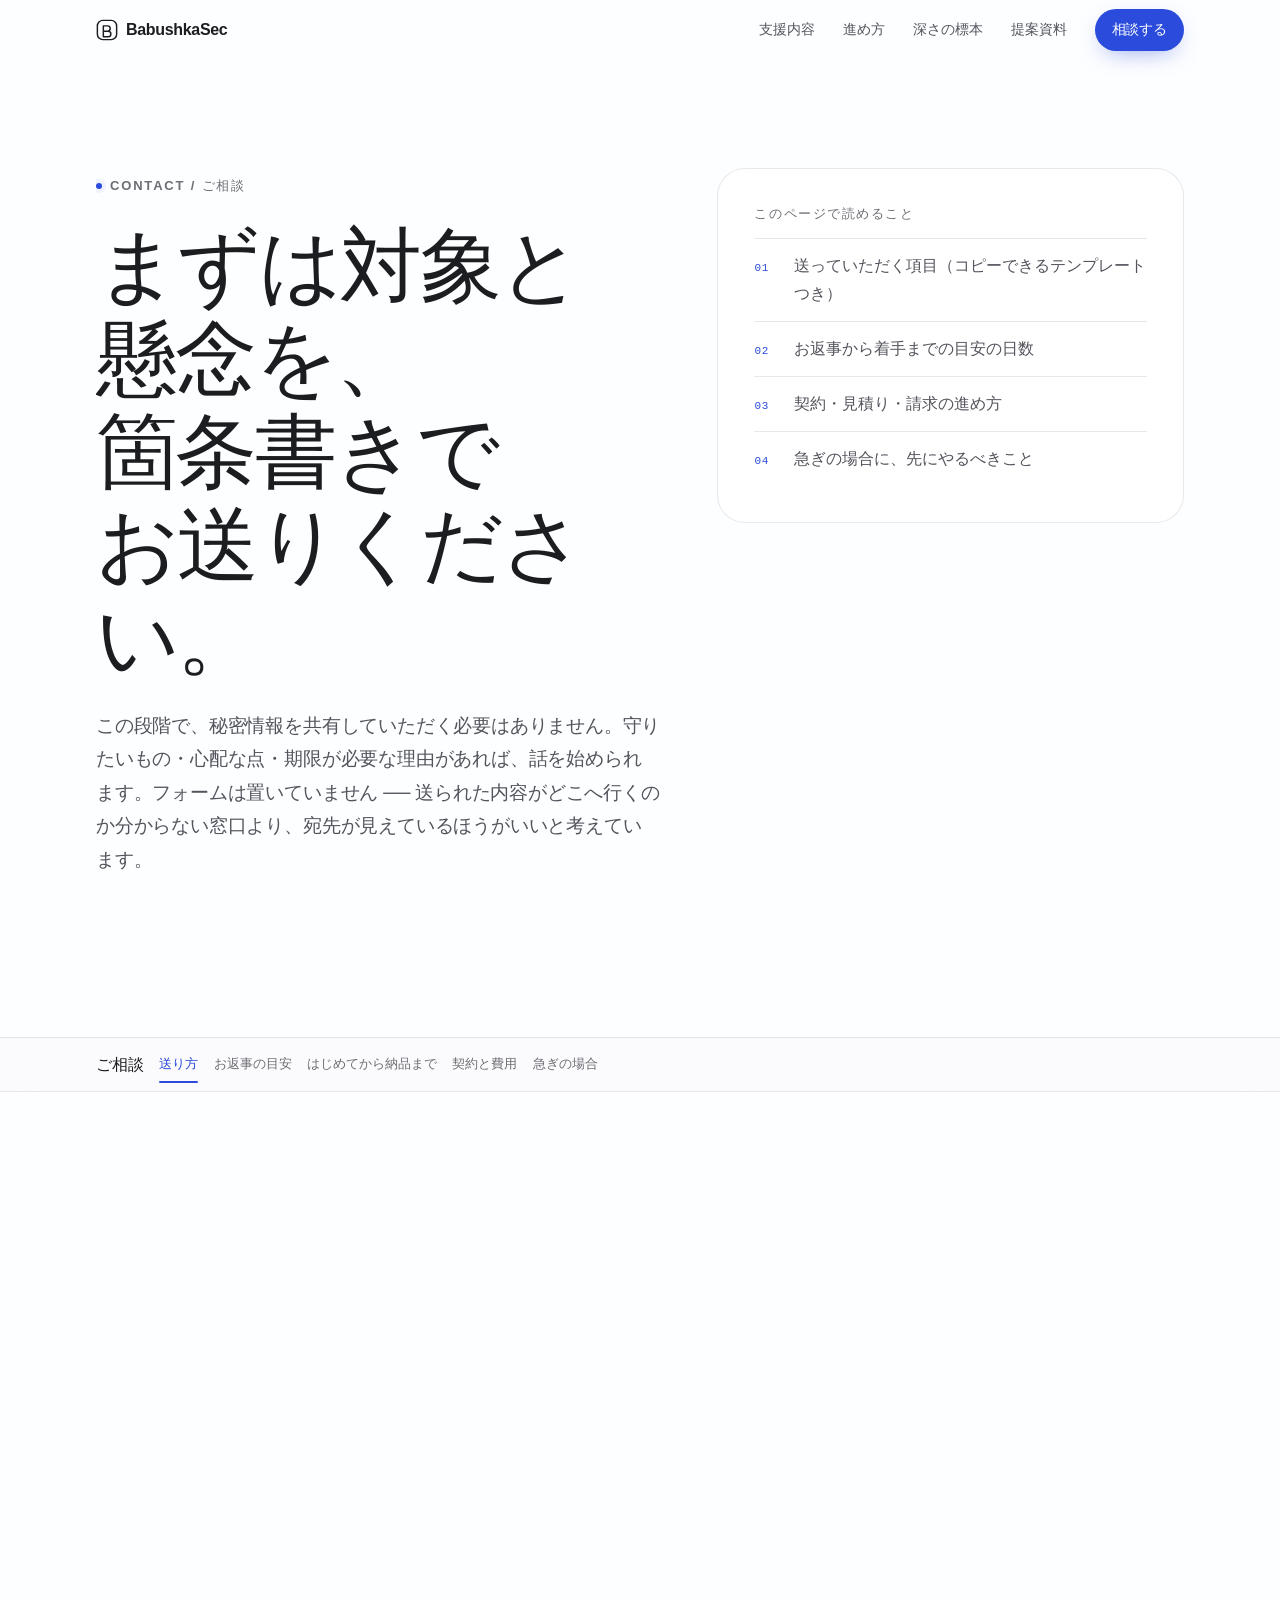
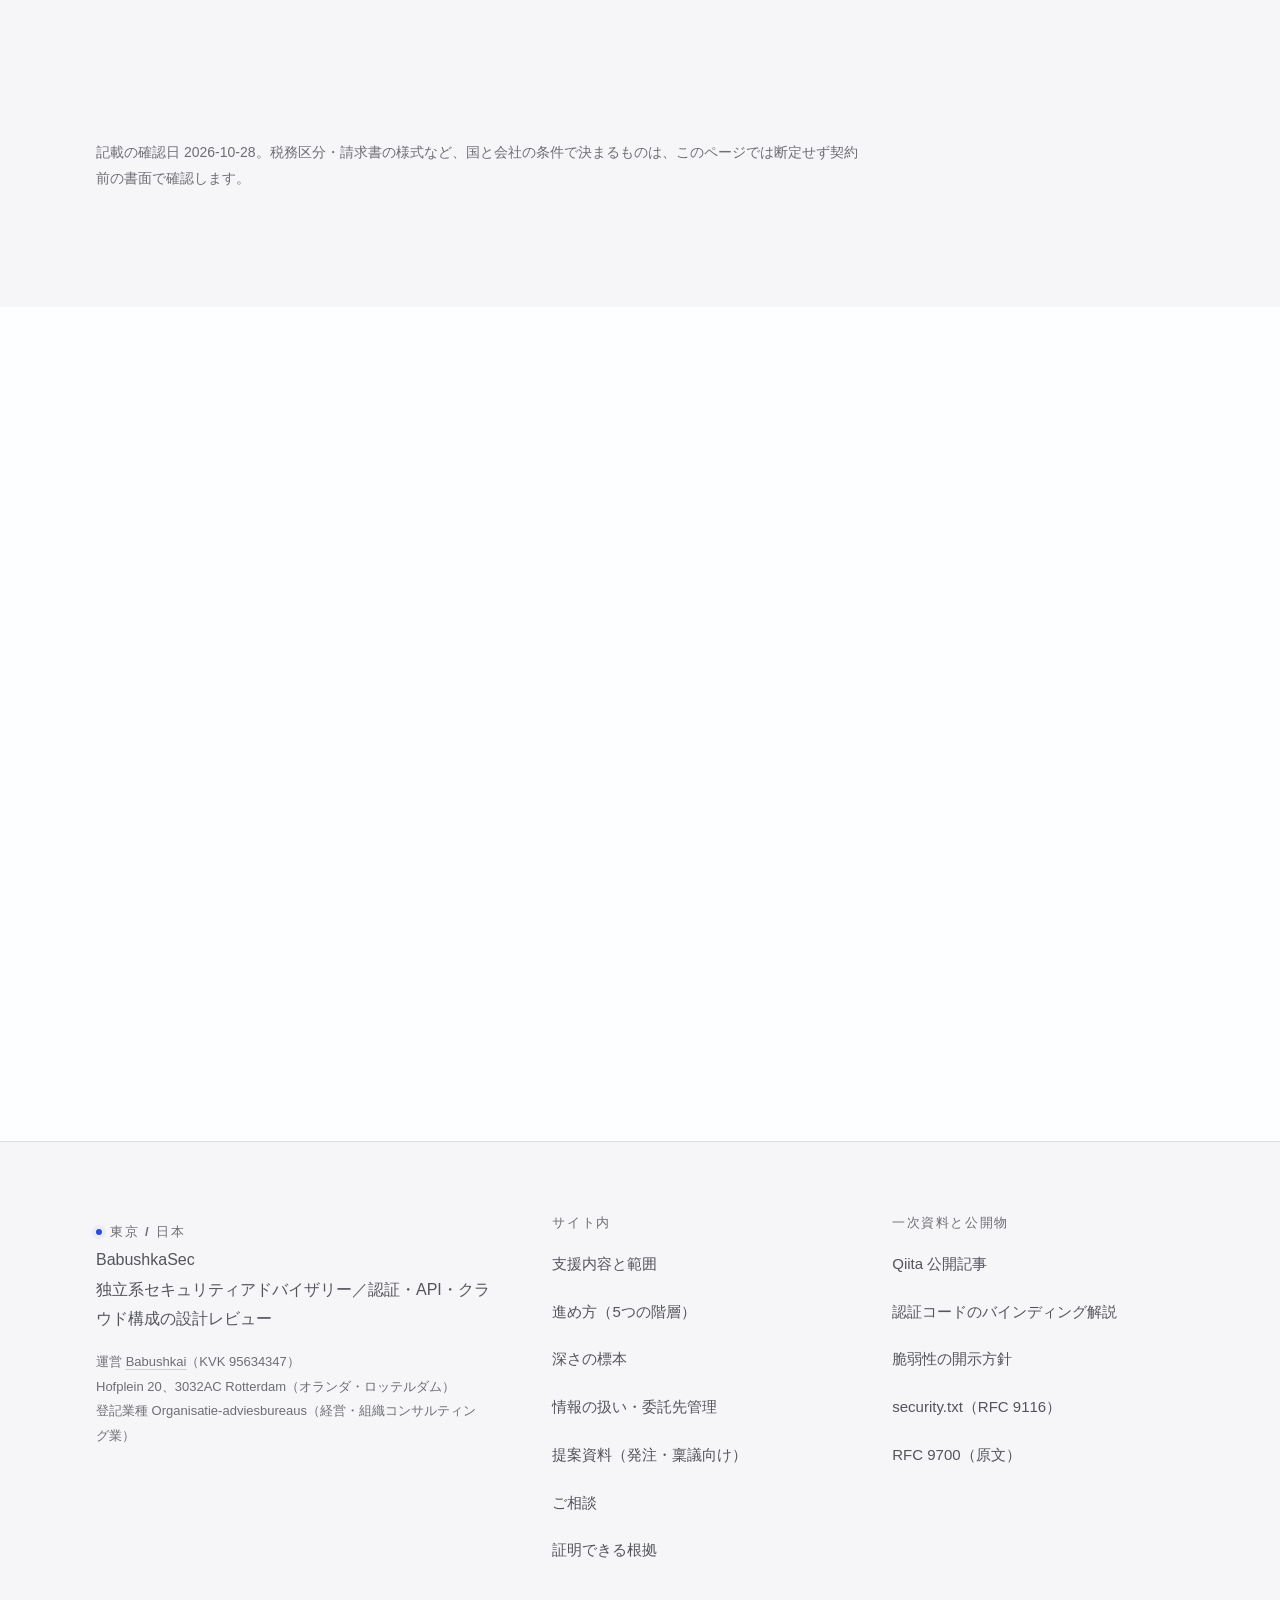
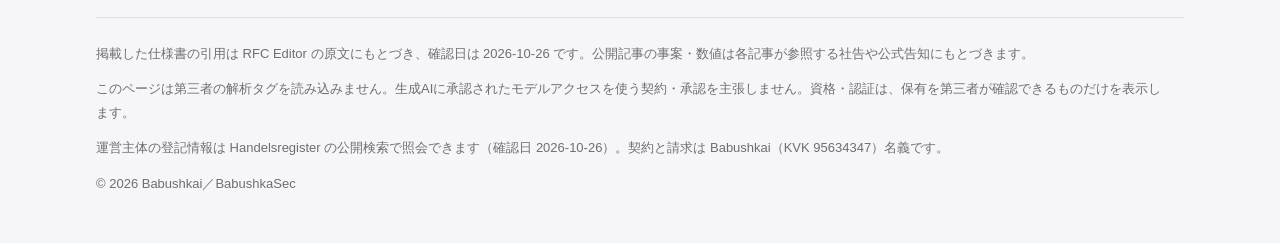
==== commit 43feb58e: "Deploy de6790e from babushkai/security-advisory" ====
--- a/contact/index.html
+++ b/contact/index.html
@@ -1,4 +1,4 @@
-<!DOCTYPE html><html lang="ja"><head><meta charset="UTF-8"><meta name="viewport" content="width=device-width, initial-scale=1"><meta http-equiv="Content-Security-Policy" content="default-src 'self'; script-src 'self'; style-src 'self'; img-src 'self' data:; font-src 'self'; connect-src 'self'; object-src 'none'; base-uri 'self'; form-action 'none'"><meta name="referrer" content="strict-origin-when-cross-origin"><meta name="view-transition" content="same-origin"><title>ご相談｜BabushkaSec</title><meta name="description" content="相談メールに書いていただく項目、お返事の目安、はじめてから納品までの流れ、契約と費用の進め方。秘密情報はまだ不要で、守りたいものと期限の理由があれば話を始められます。"><link rel="canonical" href="https://security.babushkai.com/contact/"><link rel="icon" href="/favicon.svg" type="image/svg+xml"><link rel="apple-touch-icon" href="/apple-touch-icon.png"><meta name="robots" content="noindex, nofollow"><meta property="og:type" content="website"><meta property="og:locale" content="ja_JP"><meta property="og:site_name" content="BabushkaSec"><meta property="og:title" content="ご相談｜BabushkaSec"><meta property="og:description" content="相談メールに書いていただく項目、お返事の目安、はじめてから納品までの流れ、契約と費用の進め方。秘密情報はまだ不要で、守りたいものと期限の理由があれば話を始められます。"><meta property="og:url" content="https://security.babushkai.com/contact/"><meta property="og:image" content="https://security.babushkai.com/og/contact.png"><meta property="og:image:width" content="1200"><meta property="og:image:height" content="630"><meta property="og:image:alt" content="ご相談：相談テンプレート、お返事の目安、契約と費用の手順"><meta name="twitter:card" content="summary_large_image"><meta name="theme-color" content="#fdfeff"><!-- 構造化データ（JSON-LD は data block なので CSP の実行対象ではない）。値の組み立ては src/data/schema.ts --><script type="application/ld+json">{"@context":"https://schema.org","@graph":[{"@type":"ProfessionalService","@id":"https://security.babushkai.com/#organization","name":"BabushkaSec","legalName":"Babushkai","url":"https://security.babushkai.com/","description":"東京の独立系セキュリティアドバイザリー。認証・API・クラウド構成の設計レビューを、公表資料・仕様書・設定・コード・実行結果の5階層に降りて、推測と確認を分けたまま届けます。","email":"daisuke.kuwabara@babushkai.com","foundingDate":"2024-11","identifier":{"@type":"PropertyValue","propertyID":"オランダ商工会議所（Kamer van Koophandel）の Handelsregister の登記番号","value":"95634347"},"areaServed":{"@type":"Place","name":"東京 / 日本"},"sameAs":["https://qiita.com/emi_ndk"],"availableService":[{"@type":"Service","name":"アーキテクチャレビュー","description":"仕様書の意図と、実装された前提のズレを特定します。 手元に残るもの：判断サマリ（経営層向け・数ページ） / 階層別の論点一覧（根拠のリンク付き） / 優先順位つきの改善案と再検証の条件"},{"@type":"Service","name":"Web・API 実装レビュー","description":"「直せる形」で返すために、コードと挙動まで読みます。 手元に残るもの：論点ごとの根拠（設定値・コード位置・実行結果） / そのまま送れる再現手順と期待応答 / 修正方針と回帰テスト案"},{"@type":"Service","name":"継続アドバイザリー","description":"レビューで終わらせず、設計判断に残ります。 手元に残るもの：判断の根拠が残る合意記録 / 開いたままの論点リスト（次回に続く形で） / 四半期ごとの改善計画の更新"}]},{"@type":"WebSite","@id":"https://security.babushkai.com/#website","url":"https://security.babushkai.com/","name":"BabushkaSec","inLanguage":"ja","publisher":{"@id":"https://security.babushkai.com/#organization"}}]}</script><link rel="stylesheet" href="/_astro/style.BUNyBPtx.css"></head><body><a class="skip-link" href="#main">本文へ移動</a><header class="site-header"><div class="shell header-inner"><a class="brand" href="/" aria-label="BabushkaSec ホーム"><svg viewBox="0 0 24 24" aria-hidden="true" fill="none"><rect x="1.5" y="1.5" width="21" height="21" rx="6" stroke="currentColor" stroke-width="1.6"></rect><path d="M8 7.5h4.6a2.9 2.9 0 0 1 0 5.8H8V7.5Zm0 5.8h5.2a3.05 3.05 0 0 1 0 6.1H8v-6.1Z" stroke="currentColor" stroke-width="1.6" stroke-linejoin="round"></path></svg><span>BabushkaSec</span></a><nav class="primary-nav" aria-label="メインナビゲーション"><div class="nav-links" id="site-nav" popover="auto"><a href="/services/">支援内容</a><a href="/#method">進め方</a><a href="/#depth">深さの標本</a><a href="/proposal/">提案資料</a></div><a class="btn btn-primary header-cta" href="/contact/">相談する</a><button class="menu-btn" type="button" popovertarget="site-nav"><svg viewBox="0 0 24 24" fill="none" aria-hidden="true"><path d="M4 8.5h16M4 15.5h16" stroke="currentColor" stroke-width="1.8" stroke-linecap="round"></path></svg><span class="visually-hidden">メニュー</span></button></nav></div></header><main id="main"><div class="page-head shell"><div class="page-head-main"><p class="eyebrow" data-reveal><span class="dot" aria-hidden="true"></span>Contact / ご相談</p><h1 data-reveal data-step="1">まずは対象と懸念を、<br>箇条書きでお送りください。</h1><p class="lead" data-reveal data-step="2">この段階で、秘密情報を共有していただく必要はありません。守りたいもの・心配な点・期限が必要な理由があれば、話を始められます。フォームは置いていません ── 送られた内容がどこへ行くのか分からない窓口より、宛先が見えているほうがいいと考えています。</p><div class="page-actions" data-reveal data-step="3"><a class="btn btn-primary btn-lg" href="mailto:daisuke.kuwabara@babushkai.com">メールで相談する</a><a class="btn btn-quiet btn-lg" href="/services/">支援内容と範囲を見る<svg class="arrow" viewBox="0 0 24 24" fill="none" aria-hidden="true"><path d="M5 12h14m-6-7 7 7-7 7" stroke="currentColor" stroke-width="1.8" stroke-linecap="round" stroke-linejoin="round"></path></svg></a></div></div><aside class="page-aside card" data-reveal data-step="4"><h2 class="page-aside-title">このページで読めること</h2><ol class="page-aside-list"><li>送っていただく項目（コピーできるテンプレートつき）</li><li>お返事から着手までの目安の日数</li><li>契約・見積り・請求の進め方</li><li>急ぎの場合に、先にやるべきこと</li></ol></aside></div><nav class="rail" aria-label="ご相談の章"><div class="rail-inner"><a class="rail-title" href="#main">ご相談</a><ol class="rail-links"><li><a href="#send">送り方</a></li><li><a href="#targets">お返事の目安</a></li><li><a href="#flow">はじめてから納品まで</a></li><li><a href="#terms">契約と費用</a></li><li><a href="#urgent">急ぎの場合</a></li></ol></div><span class="rail-progress" aria-hidden="true"></span></nav><section id="send" class="section-tight" aria-labelledby="send-title"><div class="shell"><div class="section-head"><p class="eyebrow" data-reveal><span class="dot" aria-hidden="true"></span>What to send</p><h2 id="send-title" data-reveal data-step="1">空欄のまま、<br>貼っていただいて構いません。</h2><p class="lead measure" data-reveal data-step="2">全部が埋まっている必要はありません。分かっている行だけ書いて、残りは「未定」で結構です。こちらから聞き返すのは、そのあとです。</p></div><div class="template card" data-reveal data-step="3"><div class="template-head"><h3>相談の貼り込みテンプレート</h3><button class="copy-btn" type="button" data-copy="#consult-template">コピー</button></div><pre id="consult-template"><code>対象サービス：
+<!DOCTYPE html><html lang="ja"><head><meta charset="UTF-8"><meta name="viewport" content="width=device-width, initial-scale=1"><meta http-equiv="Content-Security-Policy" content="default-src 'self'; script-src 'self'; style-src 'self'; img-src 'self' data:; font-src 'self'; connect-src 'self'; object-src 'none'; base-uri 'self'; form-action 'none'"><meta name="referrer" content="strict-origin-when-cross-origin"><meta name="view-transition" content="same-origin"><title>ご相談｜BabushkaSec</title><meta name="description" content="相談メールに書いていただく項目、お返事の目安、はじめてから納品までの流れ、契約と費用の進め方。秘密情報はまだ不要で、守りたいものと期限の理由があれば話を始められます。"><link rel="canonical" href="https://security.babushkai.com/contact/"><link rel="icon" href="/favicon.svg" type="image/svg+xml"><link rel="apple-touch-icon" href="/apple-touch-icon.png"><meta name="robots" content="noindex, nofollow"><meta property="og:type" content="website"><meta property="og:locale" content="ja_JP"><meta property="og:site_name" content="BabushkaSec"><meta property="og:title" content="ご相談｜BabushkaSec"><meta property="og:description" content="相談メールに書いていただく項目、お返事の目安、はじめてから納品までの流れ、契約と費用の進め方。秘密情報はまだ不要で、守りたいものと期限の理由があれば話を始められます。"><meta property="og:url" content="https://security.babushkai.com/contact/"><meta property="og:image" content="https://security.babushkai.com/og/contact.png"><meta property="og:image:width" content="1200"><meta property="og:image:height" content="630"><meta property="og:image:alt" content="ご相談：相談テンプレート、お返事の目安、契約と費用の手順"><meta name="twitter:card" content="summary_large_image"><meta name="theme-color" content="#fdfeff"><!-- 構造化データ（JSON-LD は data block なので CSP の実行対象ではない）。値の組み立ては src/data/schema.ts --><script type="application/ld+json">{"@context":"https://schema.org","@graph":[{"@type":"ProfessionalService","@id":"https://security.babushkai.com/#organization","name":"BabushkaSec","legalName":"Babushkai","url":"https://security.babushkai.com/","description":"東京の独立系セキュリティアドバイザリー。認証・API・クラウド構成の設計レビューを、公表資料・仕様書・設定・コード・実行結果の5階層に降りて、推測と確認を分けたまま届けます。","email":"daisuke.kuwabara@babushkai.com","foundingDate":"2024-11","identifier":{"@type":"PropertyValue","propertyID":"オランダ商工会議所（Kamer van Koophandel）の Handelsregister の登記番号","value":"95634347"},"areaServed":{"@type":"Place","name":"東京 / 日本"},"sameAs":["https://qiita.com/emi_ndk"],"availableService":[{"@type":"Service","name":"アーキテクチャレビュー","description":"仕様書の意図と、実装された前提のズレを特定します。 手元に残るもの：判断サマリ（経営層向け・数ページ） / 階層別の論点一覧（根拠のリンク付き） / 優先順位つきの改善案と再検証の条件"},{"@type":"Service","name":"Web・API 実装レビュー","description":"「直せる形」で返すために、コードと挙動まで読みます。 手元に残るもの：論点ごとの根拠（設定値・コード位置・実行結果） / そのまま送れる再現手順と期待応答 / 修正方針と回帰テスト案"},{"@type":"Service","name":"継続アドバイザリー","description":"レビューで終わらせず、設計判断に残ります。 手元に残るもの：判断の根拠が残る合意記録 / 開いたままの論点リスト（次回に続く形で） / 四半期ごとの改善計画の更新"}]},{"@type":"WebSite","@id":"https://security.babushkai.com/#website","url":"https://security.babushkai.com/","name":"BabushkaSec","inLanguage":"ja","publisher":{"@id":"https://security.babushkai.com/#organization"}}]}</script><link rel="stylesheet" href="/_astro/style.CCUI2ik-.css"></head><body><a class="skip-link" href="#main">本文へ移動</a><header class="site-header"><div class="shell header-inner"><a class="brand" href="/" aria-label="BabushkaSec ホーム"><svg viewBox="0 0 24 24" aria-hidden="true" fill="none"><rect x="1.5" y="1.5" width="21" height="21" rx="6" stroke="currentColor" stroke-width="1.6"></rect><path d="M8 7.5h4.6a2.9 2.9 0 0 1 0 5.8H8V7.5Zm0 5.8h5.2a3.05 3.05 0 0 1 0 6.1H8v-6.1Z" stroke="currentColor" stroke-width="1.6" stroke-linejoin="round"></path></svg><span>BabushkaSec</span></a><nav class="primary-nav" aria-label="メインナビゲーション"><div class="nav-links" id="site-nav" popover="auto"><a href="/services/">支援内容</a><a href="/#method">進め方</a><a href="/#depth">深さの標本</a><a href="/proposal/">提案資料</a></div><a class="btn btn-primary header-cta" href="/contact/">相談する</a><button class="menu-btn" type="button" popovertarget="site-nav"><svg viewBox="0 0 24 24" fill="none" aria-hidden="true"><path d="M4 8.5h16M4 15.5h16" stroke="currentColor" stroke-width="1.8" stroke-linecap="round"></path></svg><span class="visually-hidden">メニュー</span></button></nav></div></header><main id="main"><div class="page-head shell"><div class="page-head-main"><p class="eyebrow" data-reveal><span class="dot" aria-hidden="true"></span>Contact / ご相談</p><h1 data-reveal data-step="1">まずは対象と懸念を、<br>箇条書きでお送りください。</h1><p class="lead" data-reveal data-step="2">この段階で、秘密情報を共有していただく必要はありません。守りたいもの・心配な点・期限が必要な理由があれば、話を始められます。フォームは置いていません ── 送られた内容がどこへ行くのか分からない窓口より、宛先が見えているほうがいいと考えています。</p><div class="page-actions" data-reveal data-step="3"><a class="btn btn-primary btn-lg" href="mailto:daisuke.kuwabara@babushkai.com">メールで相談する</a><a class="btn btn-quiet btn-lg" href="/services/">支援内容と範囲を見る<svg class="arrow" viewBox="0 0 24 24" fill="none" aria-hidden="true"><path d="M5 12h14m-6-7 7 7-7 7" stroke="currentColor" stroke-width="1.8" stroke-linecap="round" stroke-linejoin="round"></path></svg></a></div></div><aside class="page-aside card" data-reveal data-step="4"><h2 class="page-aside-title">このページで読めること</h2><ol class="page-aside-list"><li>送っていただく項目（コピーできるテンプレートつき）</li><li>お返事から着手までの目安の日数</li><li>契約・見積り・請求の進め方</li><li>急ぎの場合に、先にやるべきこと</li></ol></aside></div><nav class="rail" aria-label="ご相談の章"><div class="rail-inner"><a class="rail-title" href="#main">ご相談</a><ol class="rail-links"><li><a href="#send">送り方</a></li><li><a href="#targets">お返事の目安</a></li><li><a href="#flow">はじめてから納品まで</a></li><li><a href="#terms">契約と費用</a></li><li><a href="#urgent">急ぎの場合</a></li></ol></div><span class="rail-progress" aria-hidden="true"></span></nav><section id="send" class="section-tight" aria-labelledby="send-title"><div class="shell"><div class="section-head"><p class="eyebrow" data-reveal><span class="dot" aria-hidden="true"></span>What to send</p><h2 id="send-title" data-reveal data-step="1">空欄のまま、<br>貼っていただいて構いません。</h2><p class="lead measure" data-reveal data-step="2">全部が埋まっている必要はありません。分かっている行だけ書いて、残りは「未定」で結構です。こちらから聞き返すのは、そのあとです。</p></div><div class="template card" data-reveal data-step="3"><div class="template-head"><h3>相談の貼り込みテンプレート</h3><button class="copy-btn" type="button" data-copy="#consult-template">コピー</button></div><pre id="consult-template"><code>対象サービス：
 守りたいもの：（利用者情報 / 課金 / 社内システム など）
 いま一番心配なこと：
 期限が必要な理由：（来月のリリース判定に間に合わせたい など）
--- a/_astro/style.CCUI2ik-.css
+++ b/_astro/style.CCUI2ik-.css
@@ -0,0 +1,2 @@
+@layer reset{*,:before,:after{box-sizing:border-box}body,h1,h2,h3,p,ul,ol,figure,dl,dd{margin:0}ul,ol{padding:0;list-style:none}button,input,textarea,select{font:inherit;color:inherit}button{cursor:pointer;background:0 0;border:0}button,a{-webkit-tap-highlight-color:transparent}img,svg{max-width:100%;display:block}a{color:inherit;text-decoration:none}[hidden]{display:none!important}}@layer tokens{@property --h-action{syntax:"<number>";inherits:true;initial-value:267}@property --c-action{syntax:"<number>";inherits:true;initial-value:.222}@property --h-neutral{syntax:"<number>";inherits:true;initial-value:275}@property --scrolled{syntax:"<number>";inherits:true;initial-value:0}@property --lit{syntax:"<number>";inherits:true;initial-value:0}:root{color-scheme:light;--h-action:267;--c-action:.222;--h-reject:29;--c-reject:.174;--h-accept:161;--c-accept:.11;--h-neutral:275;--canvas:oklch(99.6% .002 var(--h-neutral));--surface:oklch(100% 0 var(--h-neutral));--surface-soft:oklch(97.4% .003 var(--h-neutral));--night:oklch(15.8% .007 var(--h-action));--night-surface:oklch(21% .01 var(--h-action));--ink:oklch(23.2% .006 var(--h-neutral));--ink-2:oklch(44.8% .012 var(--h-neutral));--ink-3:oklch(54% .01 var(--h-neutral));--night-ink:oklch(97.1% .004 var(--h-neutral));--night-ink-2:oklch(72% .016 var(--h-neutral));--hairline:#00000017;--hairline-strong:#00000029;--night-hairline:#ffffff24;--action:oklch(48.9% var(--c-action) var(--h-action));--action-hover:oklch(42.2% var(--c-action) var(--h-action));--action-solid:var(--action);--on-action:oklch(99.6% .002 var(--h-neutral));--reject:oklch(54.3% var(--c-reject) var(--h-reject));--accept:oklch(51.5% var(--c-accept) var(--h-accept));--reject-ink:oklch(48.5% var(--c-reject) var(--h-reject));--accept-ink:oklch(46.1% var(--c-accept) var(--h-accept));--depth-1:oklch(48.9% var(--c-action) var(--h-action));--depth-2:oklch(41% calc(var(--c-action) * .94) var(--h-action));--depth-3:oklch(35% calc(var(--c-action) * .86) var(--h-action));--depth-4:oklch(29.5% calc(var(--c-action) * .76) var(--h-action));--depth-5:oklch(24.5% calc(var(--c-action) * .64) var(--h-action));--veil:#fbfbfdb8;--veil-strong:#fbfbfddb;--paper-edge:linear-gradient(180deg, oklch(100% 0 var(--h-neutral)), oklch(98% .003 var(--h-neutral)));--dot:#0000001a;--grid-line:oklch(from var(--ink) l c h / .05);--hover-wash:#00000005;--glow:oklch(from var(--action) l c h / .16);--night-glow:oklch(from var(--action) l c h / .34);--action-glow:oklch(from var(--action) l c h / .6);--action-hairline:oklch(from var(--action) l c h / .16);--tint:oklch(from var(--action) l c h / .06);--reject-tint:oklch(from var(--reject) l c h / .1);--accept-tint:oklch(from var(--accept) l c h / .12);--invert-ink:oklch(99.6% .002 var(--h-neutral));--code-ink:oklch(87% .012 var(--h-neutral));--link-on-night:oklch(78% .12 var(--h-action));--mark-use:oklch(85% .13 165);--mark-guard:oklch(80% .13 25);--font-sans:-apple-system, BlinkMacSystemFont, "SF Pro Display", "SF Pro Text", "Hiragino Sans", "Hiragino Kaku Gothic ProN", "Yu Gothic UI", "Noto Sans JP", "Segoe UI", sans-serif;--font-mono:ui-monospace, "SF Mono", "JetBrains Mono", Menlo, Consolas, monospace;--display:clamp(1.875rem, 7.6vw, 5.1rem);--h2:clamp(1.75rem, 4.1vw, 3rem);--h3:clamp(1.25rem, 2.1vw, 1.625rem);--lead:clamp(1.0625rem, 1.5vw, 1.375rem);--body:1.0625rem;--caption:.8125rem;--leading-tight:1.14;--leading-heading:1.32;--leading-body:1.85;--tracking-display:-.032em;--tracking-heading:-.021em;--gutter:clamp(1.25rem, 4vw, 2.5rem);--content-max:68rem;--reading-max:38rem;--section-space:clamp(4.5rem, 9vw, 7.5rem);--r-s:12px;--r-m:20px;--r-l:28px;--r-pill:999px;--shadow-s:0 1px 2px #1018280a, 0 8px 24px -12px #10182824;--shadow-m:0 2px 6px #1018280d, 0 32px 72px -28px #1018283d;--shadow-float:0 40px 120px -40px #10182861, 0 2px 8px #1018280f;--shadow-lift:0 24px 48px -28px #1018284d, 0 2px 6px #1018280d;--ease-out:cubic-bezier(.22, .61, .36, 1);--lift:translateY(-2px);--header-h:3.75rem;--pin-top:var(--header-h);--anchor-cite:--cite}@media (width<=54rem){:root{--pin-top:0px}}:root:has(.rail){--pin-top:0px}@supports not (color:oklch(from red l c h)){:root{--grid-line:#1d1d1f0d;--glow:#274bdb29;--night-glow:#274bdb57;--action-glow:#274bdb99;--action-hairline:#274bdb29;--tint:#274bdb0f;--reject-tint:#c0392c1a;--accept-tint:#167a531f}}@media (color-gamut:p3){:root{--c-action:.245}}}@layer base{html{scroll-behavior:smooth;scroll-padding-top:calc(var(--pin-top) + 4rem);-webkit-text-size-adjust:100%;font-kerning:normal;font-optical-sizing:auto;text-spacing-trim:normal;text-autospace:normal}pre,code,kbd,samp{text-spacing-trim:space-none;text-autospace:no-autospace;font-optical-sizing:auto}body{background:var(--canvas);color:var(--ink);font-family:var(--font-sans);font-size:var(--body);line-height:var(--leading-body);font-synthesis-weight:none;-webkit-font-smoothing:antialiased;text-rendering:optimizelegibility}h1,h2,h3{font-weight:600;line-height:var(--leading-heading);letter-spacing:var(--tracking-heading);text-wrap:balance}:where(h1,h2,h3,h4,.chip,.fold-question,.test-row dd){word-break:auto-phrase;overflow-wrap:break-word}h1,h2{font-feature-settings:"palt" 1}@supports (hanging-punctuation:first){h1,h2{hanging-punctuation:first last}}h1{font-size:var(--display);line-height:var(--leading-tight);letter-spacing:var(--tracking-display)}h2{font-size:var(--h2)}h3{font-size:var(--h3)}code,pre,kbd{font-family:var(--font-mono)}p{overflow-wrap:break-word;line-break:strict;text-wrap:pretty}strong{font-weight:600}::selection{color:var(--on-action);background:var(--action-solid)}:where(a,button,summary,[tabindex]):focus-visible{outline:3px solid var(--action);outline-offset:3px;border-radius:var(--r-s)}@supports (initial-letter:2){.article-body>h2+p:first-letter{initial-letter:2;color:var(--action);margin-inline-end:.35rem;font-weight:600}}:where(.ledger-date,.slide-metrics b,time,.registry-en,.chip-mono,.service-no,.layer-index,.slide-foot){font-variant-numeric:tabular-nums}}@layer layout{.shell{width:min(var(--content-max), 100% - (var(--gutter) * 2));margin-inline:auto}.section{padding-block:var(--section-space);position:relative}.section-tight{padding-block:clamp(4rem,8vw,6.5rem)}.stack>*+*{margin-top:var(--gap,1rem)}.skip-link{z-index:999;border-radius:var(--r-pill);background:var(--ink);color:var(--invert-ink);transition:translate .2s var(--ease-out);padding:.75rem 1.25rem;font-size:.9375rem;position:fixed;top:.75rem;left:50%;translate:-50% -200%}.skip-link:focus{translate:-50%}}@layer components{.eyebrow{font-size:var(--caption);letter-spacing:.14em;text-transform:uppercase;color:var(--ink-3);align-items:center;gap:.5rem;font-weight:600;display:inline-flex}@media (width<=26rem){.eyebrow{letter-spacing:.06em}}.eyebrow .dot{background:var(--action);width:6px;height:6px;box-shadow:0 0 0 4px var(--tint);border-radius:50%}.lead{font-size:var(--lead);color:var(--ink-2);letter-spacing:-.01em;line-height:1.75}.measure{max-width:var(--reading-max)}.section-head{gap:1.25rem;max-width:46rem;margin-bottom:clamp(2.5rem,5vw,4.5rem);display:grid}.section-head p:last-child{color:var(--ink-2);font-size:1.0625rem}.btn{border-radius:var(--r-pill);letter-spacing:-.01em;min-height:3rem;transition:background-color .24s var(--ease-out), color .24s var(--ease-out), box-shadow .24s var(--ease-out), transform .18s var(--ease-out);justify-content:center;align-items:center;gap:.5rem;padding:.75rem 1.5rem;font-size:1rem;font-weight:600;display:inline-flex}.btn:active{transform:scale(.975)}.btn-primary{background:var(--action-solid);color:var(--on-action);box-shadow:0 8px 24px -10px var(--action-glow)}.btn-primary:hover{background:var(--action-hover)}.btn-quiet{color:var(--action);padding-inline:.5rem}.btn-quiet:hover{text-underline-offset:.35em;text-decoration:underline 1.5px}.btn-lg{min-height:3.25rem;padding:.9rem 1.875rem;font-size:1.0625rem}.arrow{width:1.1em;height:1.1em;transition:transform .24s var(--ease-out);flex:none}.btn:hover .arrow,.row-link:hover .arrow{transform:translate(3px)}.chip{border-radius:var(--r-pill);background:var(--surface-soft);color:var(--ink-2);font-size:var(--caption);letter-spacing:.01em;white-space:nowrap;align-items:center;gap:.375rem;padding:.25rem .625rem;font-weight:600;display:inline-flex}.chip-mono{font-family:var(--font-mono);letter-spacing:.02em;font-size:.75rem}a.chip{border:1px solid var(--hairline-strong);transition:color .2s var(--ease-out), border-color .2s var(--ease-out), transform .2s var(--ease-out)}a.chip:hover{color:var(--action);border-color:var(--action)}.chip-reject{background:var(--reject-tint);color:var(--reject-ink)}.chip-accept{background:var(--accept-tint);color:var(--accept-ink)}.card{background:var(--surface);border:1px solid var(--hairline);border-radius:var(--r-l)}.card-pad{padding:clamp(1.5rem,3vw,2.25rem)}.rail{top:calc(var(--pin-top) - 1px);z-index:90;background:var(--rail-bg,var(--veil-strong));backdrop-filter:saturate(180%)blur(20px);border-block:1px solid var(--rail-line,var(--hairline));position:sticky}body:has(.rail) .site-header{position:absolute}.rail-title{letter-spacing:-.015em;white-space:nowrap;color:var(--rail-ink-strong,var(--ink));flex:none;padding-block:.75rem;font-size:1rem;font-weight:650}.rail-cta{min-height:2rem;box-shadow:none;flex:none;margin-inline-start:auto;padding:.3125rem .875rem;font-size:.8125rem}.rail-hint+.rail-cta{margin-inline-start:0}@media (width<=54rem){.rail-title{display:none}}@property --rail-fade-start{syntax:"<length>";inherits:false;initial-value:0}@property --rail-fade-end{syntax:"<length>";inherits:false;initial-value:0}@supports (animation-timeline:scroll(self inline)){.rail-links{-webkit-mask-image:linear-gradient(to right, transparent, #000 var(--rail-fade-start), #000 calc(100% - var(--rail-fade-end)), transparent);mask-image:linear-gradient(to right, transparent, #000 var(--rail-fade-start), #000 calc(100% - var(--rail-fade-end)), transparent);animation-name:rail-fade;animation-timing-function:linear;animation-fill-mode:both}@keyframes rail-fade{0%{--rail-fade-start:0px;--rail-fade-end:1.75rem}8%,92%{--rail-fade-start:1.75rem;--rail-fade-end:1.75rem}to{--rail-fade-start:1.75rem;--rail-fade-end:0px}}.rail-links{animation-timeline:scroll(self inline)}}.rail-inner{width:min(var(--content-max), 100% - (var(--gutter) * 2));align-items:center;gap:1rem;margin-inline:auto;display:flex}.rail-links{scrollbar-width:none;-webkit-overflow-scrolling:touch;flex:0 auto;gap:clamp(.625rem,1.2vw,1rem);min-width:0;display:flex;overflow-x:auto}.rail-links::-webkit-scrollbar{display:none}.rail-links li{display:flex}.rail-links a{white-space:nowrap;min-inline-size:24px;color:var(--rail-ink,var(--ink-3));transition:color .2s var(--ease-out);justify-content:center;align-items:baseline;gap:.375rem;padding-block:.75rem;font-size:.8125rem;display:inline-flex}.rail-links a:hover{color:var(--rail-ink-strong,var(--ink))}.rail-links b{font-family:var(--font-mono);letter-spacing:.06em;opacity:.72;font-size:.6875rem}.rail-links a.is-current{color:var(--rail-current,var(--action));font-weight:700}.rail-hint{font-family:var(--font-mono);letter-spacing:.06em;color:var(--rail-ink,var(--ink-3));flex:none;margin-inline-start:auto;font-size:.6875rem}@supports (timeline-scope:--night) and (animation-range:exit-crossing 0% exit-crossing 100%){main{timeline-scope:--night}.night{view-timeline:--night block}.rail{animation-name:rail-on-night;animation-timing-function:linear;animation-fill-mode:none;animation-timeline:--night;animation-range:exit-crossing -3rem exit-crossing calc(100% - 3rem)}@keyframes rail-on-night{0%,to{--rail-bg:oklch(from var(--night) l c h / .84);--rail-line:var(--night-hairline);--rail-ink:var(--night-ink-2);--rail-ink-strong:var(--night-ink);--rail-current:var(--link-on-night)}}}@media (width<=47rem){.rail-hint{display:none}}@supports (animation-timeline:scroll()){.rail-progress{background:var(--action);transform-origin:0;height:2px;animation-name:rail-progress;animation-timing-function:linear;animation-fill-mode:both;position:absolute;inset:auto 0 -1px;transform:scaleX(0)}@keyframes rail-progress{0%{transform:scaleX(0)}to{transform:scaleX(1)}}.rail-progress,.site-header{animation-timeline:scroll(root)}}.site-header{z-index:100;background:var(--veil);backdrop-filter:saturate(180%)blur(20px);transition:border-color .3s var(--ease-out), background-color .3s var(--ease-out);border-bottom:1px solid #0000;position:fixed;inset:0 0 auto}@supports (color:oklch(from red l c h)) and (animation-timeline:scroll()){.site-header{background:oklch(from var(--canvas) l c h / calc(.72 + .2 * var(--scrolled)));border-bottom-color:oklch(from var(--ink) l c h / calc(var(--scrolled) * .13));animation-name:header-veil;animation-timing-function:linear;animation-fill-mode:both;animation-range:0 12px}@keyframes header-veil{0%{--scrolled:0}to{--scrolled:1}}}.header-inner{align-items:center;gap:1rem;min-height:3.75rem;display:flex}.brand{letter-spacing:-.02em;align-items:center;gap:.5rem;min-height:2.75rem;font-size:1rem;font-weight:700;display:inline-flex}.brand svg{width:22px;height:22px}.primary-nav{align-items:center;gap:clamp(.75rem,2vw,1.25rem);min-width:0;margin-inline-start:auto;display:flex}.nav-links{align-items:center;gap:clamp(.75rem,2.4vw,1.75rem);display:flex}.nav-links a{color:var(--ink-2);white-space:nowrap;transition:color .2s var(--ease-out);margin-block:-.625rem;padding-block:.625rem;font-size:.875rem;font-weight:500}.nav-links a:hover{color:var(--ink)}.nav-links a[aria-current=page]{color:var(--ink);text-underline-offset:.42em;font-weight:650;text-decoration:underline 1.5px}.header-cta{white-space:nowrap;flex:none;min-height:2.375rem;margin-inline-start:.5rem;padding:.5rem 1.0625rem;font-size:.875rem}.menu-btn{display:none}.nav-links[popover]{block-size:auto;max-block-size:none;inline-size:auto;max-inline-size:none;color:inherit;background:0 0;border:0;margin:0;padding:0;display:flex;position:static;inset:auto;overflow:visible}@media (width<=54rem){.site-header{position:absolute}.primary-nav{gap:.25rem}.header-cta{min-height:2.25rem;margin-inline-start:0;padding:.4375rem .9375rem}.menu-btn{border-radius:var(--r-pill);block-size:2.75rem;inline-size:2.75rem;color:var(--ink);place-items:center;margin-inline-end:-.625rem;display:inline-grid}.menu-btn svg{block-size:1.375rem;inline-size:1.375rem}.nav-links[popover]:not(:popover-open){display:none}.nav-links[popover]:popover-open{inset:var(--header-h) 0 auto;padding:.25rem var(--gutter) 1rem;background:var(--veil-strong);backdrop-filter:saturate(180%)blur(20px);border-bottom:1px solid var(--hairline);box-shadow:var(--shadow-s);flex-direction:column;align-items:stretch;gap:0;position:fixed}.nav-links[popover] a{border-bottom:1px solid var(--hairline);color:var(--ink);margin-block:0;padding-block:.875rem;font-size:1.0625rem}.nav-links[popover] a:last-child{border-bottom:0}}.artifact-wrap{margin-top:clamp(2.5rem,5vw,4rem);position:relative}.artifact-glow{z-index:0;pointer-events:none;background:radial-gradient(58% 58% at 50% 34%, var(--glow), transparent 70%);filter:blur(12px);height:118%;position:absolute;inset:-14% 0 auto}.artifact{z-index:1;background:var(--surface);border:1px solid var(--hairline);border-radius:var(--r-l);max-width:52rem;box-shadow:var(--shadow-float);text-align:start;margin-inline:auto;position:relative;overflow:hidden;transform:perspective(1600px)rotateX(3.5deg)}.artifact-bar{border-bottom:1px solid var(--hairline);background:var(--paper-edge);font-size:var(--caption);color:var(--ink-3);align-items:center;gap:.75rem;padding:.875rem clamp(1rem,2.5vw,1.75rem);display:flex}.artifact-bar>span:last-of-type{overflow-wrap:anywhere;min-width:0}.artifact-bar .lights{gap:6px;margin-inline-end:.25rem;display:inline-flex}.artifact-bar .lights i{background:var(--dot);border-radius:50%;width:9px;height:9px}.artifact-body{gap:clamp(1rem,2vw,1.5rem);padding:clamp(1.25rem,3vw,2rem) clamp(1rem,2.5vw,1.75rem);display:grid}@media (width>=62rem){.artifact-body{grid-template-columns:1.15fr .85fr;align-items:start}}.spec-quote{font-family:var(--font-mono);color:var(--ink-2);letter-spacing:-.005em;white-space:pre-wrap;word-break:break-word;font-size:.875rem;line-height:1.9}.spec-quote mark{background:var(--tint);color:var(--action);border-radius:4px;padding:.1em .25em;font-weight:600}@media (width<=30rem){.spec-quote{line-height:1.95}}.test-panel{align-content:start;gap:.75rem;display:grid}.test-row{border-radius:var(--r-s);background:var(--surface-soft);align-items:baseline;gap:.625rem;padding:.75rem .875rem;font-size:.875rem;line-height:1.6;display:flex}.test-row dt{font-family:var(--font-mono);color:var(--ink-3);letter-spacing:.02em;min-width:5.5rem;font-size:.75rem}.test-row dd{margin:0;font-weight:500}.fold{border-top:1px solid var(--hairline)}.fold:last-child{border-bottom:1px solid var(--hairline)}.fold summary{cursor:pointer;align-items:center;gap:clamp(.75rem,2vw,1.5rem);width:100%;padding:clamp(1.25rem,2.6vw,1.875rem) 0;list-style:none;display:flex}.fold summary::-webkit-details-marker{display:none}.fold summary .chevron{width:1.25rem;height:1.25rem;color:var(--ink-3);transition:transform .3s var(--ease-out), color .2s;flex:none;margin-inline-start:auto}.fold[open] summary .chevron{color:var(--action);transform:rotate(180deg)}.fold summary:hover .fold-question{color:var(--action)}.fold-question{letter-spacing:-.018em;transition:color .2s var(--ease-out);font-size:clamp(1.0625rem,1.9vw,1.375rem);font-weight:600;line-height:1.5}.fold-body{gap:clamp(1.25rem,2.6vw,2rem);padding-bottom:clamp(1.75rem,3.5vw,2.75rem);display:grid}.fold-quote{border-radius:var(--r-m);background:var(--surface);border:1px solid var(--hairline);box-shadow:var(--shadow-s);padding:clamp(1.125rem,2.4vw,1.625rem)}.fold-grid{gap:clamp(1rem,2vw,1.5rem);display:grid}@media (width>=48rem){.fold-grid{grid-template-columns:repeat(3,1fr)}}.fold-cell h3{font-size:var(--caption);letter-spacing:.1em;text-transform:uppercase;color:var(--ink-3);margin-bottom:.5rem;font-weight:700;line-height:1.4}.fold-cell p{color:var(--ink-2);font-size:1rem;line-height:1.8}.fold-translation{color:var(--ink-2);margin-top:.875rem;font-size:1rem;line-height:1.9}.fold-cite{margin-top:1.125rem;font-size:.875rem;font-style:normal;display:block}.fold-cite a{font-family:var(--font-mono);color:var(--action);align-items:center;gap:.375rem;display:inline-flex}.fold-cite a:hover{text-underline-offset:.3em;text-decoration:underline}.fold-note{color:var(--ink-2);justify-content:start;gap:.875rem;font-size:1rem;line-height:1.85;display:grid}.fold-plain summary{padding-block:clamp(1.125rem,2.2vw,1.625rem)}.faq-answer{color:var(--ink-2);font-size:1rem;line-height:1.9}.footnote{max-width:48rem;color:var(--ink-3);margin-top:clamp(1.5rem,3vw,2.25rem);font-size:.875rem;line-height:1.85}.site-footer{border-top:1px solid var(--hairline);background:var(--surface-soft);padding-block:clamp(3rem,6vw,4.5rem) clamp(2rem,4vw,3rem)}.footer-grid{grid-template-columns:1fr;gap:clamp(2rem,4vw,3rem);display:grid}@media (width>=56rem){.footer-grid{grid-template-columns:1.4fr 1fr 1fr}}.footer-grid h3{font-size:var(--caption);letter-spacing:.12em;text-transform:uppercase;color:var(--ink-3);margin-bottom:.875rem}.footer-links{gap:.625rem;font-size:.9375rem;display:grid}.footer-links a{color:var(--ink-2);padding-block:.3125rem;transition:color .2s;display:inline-block}.footer-links a:hover{color:var(--ink);text-underline-offset:.3em;text-decoration:underline}.footer-operator{color:var(--ink-3);margin-top:1rem;font-size:.8125rem;line-height:1.9}.footer-operator a{text-underline-offset:.25em;text-decoration:underline;text-decoration-color:var(--hairline-strong)}.footer-operator a:hover{color:var(--ink);text-decoration-color:currentColor}.footer-note{border-top:1px solid var(--hairline);color:var(--ink-3);gap:.75rem;margin-top:clamp(2rem,4vw,3rem);padding-top:1.5rem;font-size:.8125rem;line-height:1.8;display:grid}.cite{display:inline}.cite-trigger{min-height:1.875rem;font-family:var(--font-mono);color:var(--action);border-bottom:1px dashed oklch(from var(--action) l c h / .45);border-radius:6px;align-items:baseline;gap:.3em;margin-inline:-.25rem;padding:.35em .25rem;font-size:.9375em;line-height:1.4;transition:background-color .2s,border-color .2s;display:inline-flex}.cite-trigger:hover{background:var(--tint);border-bottom-style:solid;border-bottom-color:var(--action)}.cite-mark{opacity:.55;font-size:.85em}.cite-note{inset:unset;border:1px solid var(--hairline-strong);border-radius:var(--r-m);background:var(--surface);max-inline-size:min(26rem,100vw - 3rem);color:var(--ink);box-shadow:var(--shadow-float);padding:clamp(1.125rem,2.4vw,1.5rem)}.cite-note::backdrop{background:0 0}@supports (position-area:block-end){.cite-note{position-area:block-end;position-try-fallbacks:flip-block, block-start span-inline-end, inline-start;margin-block:.5rem}}.cite-where{font-family:var(--font-mono);letter-spacing:.04em;color:var(--action);font-size:.75rem}.cite-body{color:var(--ink-2);margin-top:.625rem;font-size:1rem;line-height:1.85}.cite-link{color:var(--action);text-underline-offset:.28em;margin-top:1rem;font-size:.875rem;text-decoration:underline;display:inline-block}.cite-link:hover{color:var(--action-hover)}}@layer sections{.hero{text-align:center;padding-top:clamp(6.5rem,12vw,9rem);padding-bottom:clamp(4rem,9vw,7rem);overflow-x:clip}.hero h1{margin-top:1.25rem;max-width:20ch;margin-inline:auto}.hero .lead{margin-top:1.5rem;max-width:44rem;word-break:auto-phrase;text-wrap:pretty;margin-inline:auto}.hero-actions{flex-wrap:wrap;justify-content:center;gap:.75rem 1rem;margin-top:2.25rem;display:flex}.hero-meta{flex-wrap:wrap;justify-content:center;gap:.5rem;margin-top:1.5rem;display:flex}@media (width>=54rem) and (height<=50rem){.hero{padding-top:clamp(5rem,13svh,9rem)}.hero h1{margin-top:.875rem;font-size:clamp(3.25rem,9svh,5.1rem)}.hero .lead{margin-top:1.125rem}.hero-actions{margin-top:1.75rem}.artifact-wrap{margin-top:2rem}}.band{background:var(--surface);border-block:1px solid var(--hairline)}.section-soft{background:var(--surface-soft)}.section-soft .card{border-color:#0000}.deck{display:block}.layer-card{background:var(--surface);border:1px solid var(--hairline);border-radius:var(--r-l);box-shadow:var(--shadow-m);border-inline-start:3px solid var(--depth,var(--depth-1));gap:clamp(1rem,2vw,1.75rem);padding:clamp(1.75rem,4vw,3rem);display:grid;position:sticky}.layer-card:before{content:"";border-radius:inherit;box-shadow:var(--shadow-lift);opacity:var(--lit,0);pointer-events:none;position:absolute;inset:-1px}.layer-card:first-child{--depth:var(--depth-1)}.layer-card:nth-child(2){--depth:var(--depth-2)}.layer-card:nth-child(3){--depth:var(--depth-3)}.layer-card:nth-child(4){--depth:var(--depth-4)}.layer-card:nth-child(5){--depth:var(--depth-5)}.layer-card+.layer-card{margin-top:clamp(1.25rem,2.5vh,2.25rem)}.deck>:last-child{margin-bottom:clamp(2rem,8vh,6rem)}@media (width>=56rem){.layer-card{grid-template-columns:minmax(0,1fr) minmax(0,1.35fr);gap:clamp(1.5rem,4vw,4rem)}}.layer-index{font-family:var(--font-mono);color:var(--action);letter-spacing:.08em;font-size:.8125rem}.layer-card h3{letter-spacing:-.028em;margin-top:.75rem;font-size:clamp(1.5rem,3.2vw,2.25rem);line-height:1.28}.layer-en{font-size:var(--caption);letter-spacing:.14em;text-transform:uppercase;color:var(--ink-3);margin-top:.5rem}.layer-card p{color:var(--ink-2);font-size:1.0625rem}.layer-card p+p{border-top:1px solid var(--hairline);color:var(--ink-3);margin-top:1rem;padding-top:1rem;font-size:1rem}@supports (position:sticky){.layer-card:first-child{top:6rem}.layer-card:nth-child(2){top:calc(6rem + 22px)}.layer-card:nth-child(3){top:calc(6rem + 44px)}.layer-card:nth-child(4){top:calc(6rem + 66px)}.layer-card:nth-child(5){top:calc(6rem + 88px)}}.ledger{border-top:1px solid var(--hairline)}.ledger-row{border-bottom:1px solid var(--hairline);transition:background-color .24s var(--ease-out);align-items:baseline;gap:.375rem 1.5rem;padding:clamp(1.25rem,2.4vw,1.75rem) 0;display:grid}@media (width>=62rem){.ledger-row{grid-template-columns:7.5rem minmax(0,1fr) 9rem 1.5rem}}.ledger-row:hover{background:var(--hover-wash)}.ledger-date{font-family:var(--font-mono);color:var(--ink-3);letter-spacing:.02em;font-size:.8125rem}.ledger-main h3{letter-spacing:-.02em;font-size:clamp(1.0625rem,1.9vw,1.375rem);line-height:1.5}.ledger-main p{color:var(--ink-3);margin-top:.375rem;font-size:1rem}.ledger-metric{letter-spacing:-.02em;white-space:nowrap;font-size:1.0625rem;font-weight:600}.ledger-arrow{width:1.25rem;height:1.25rem;color:var(--ink-3);transition:transform .24s var(--ease-out), color .2s}.ledger-row:hover .ledger-arrow{color:var(--action);transform:translate(4px)}.grid-cards{grid-template-columns:repeat(auto-fit,minmax(min(100%,19rem),1fr));gap:clamp(1rem,2vw,1.5rem);display:grid}.service{transition:transform .3s var(--ease-out), box-shadow .3s var(--ease-out);flex-direction:column;gap:1.125rem;display:flex}.service:hover{box-shadow:var(--shadow-m);transform:translateY(-4px)}.service-no{color:var(--ink-3);letter-spacing:.02em;font-size:.8125rem;font-weight:600}.service h3{font-size:1.3125rem;line-height:1.45}.service>p{color:var(--ink-2);font-size:1rem}.service>ul{gap:.5rem;margin-top:auto;display:grid}.service li{color:var(--ink-2);padding-inline-start:1.125rem;font-size:.875rem;line-height:1.75;position:relative}.service li:before{content:"";background:var(--action);opacity:.55;border-radius:50%;width:5px;height:5px;position:absolute;top:.7em;left:0}.service-spec{border-top:1px solid var(--hairline);gap:.875rem;margin:0;padding-top:1.125rem;display:grid}.service-spec>div{gap:.3125rem;display:grid}.service-spec dt{font-size:var(--caption);letter-spacing:.1em;text-transform:uppercase;color:var(--ink-3);font-weight:600}.service-spec dd{color:var(--ink-2);font-size:.875rem;line-height:1.7}.service-artifacts{gap:.375rem;display:grid}.service-artifacts li{color:var(--ink-2);padding-inline-start:1.125rem;font-size:.875rem;line-height:1.7;position:relative}.service-artifacts li:before{content:"";background:var(--action);opacity:.45;border-radius:50%;width:5px;height:5px;position:absolute;top:.65em;left:0}.service .row-link{font-size:.875rem}.service-output{border-top:1px solid var(--hairline);color:var(--ink-3);padding-top:1rem;font-size:.875rem}.service-output b{font-size:var(--caption);letter-spacing:.1em;text-transform:uppercase;color:var(--ink-3);margin-bottom:.25rem;display:block}.offer-attach{flex-wrap:wrap;justify-content:space-between;align-items:center;gap:1.25rem 2rem;margin-top:clamp(1rem,2vw,1.5rem);display:flex}.offer-attach>div:first-child{flex:22rem;min-width:0}.offer-attach-title{letter-spacing:-.015em;font-size:1.0625rem;line-height:1.5}.offer-attach-note{color:var(--ink-2);margin-top:.375rem;font-size:.875rem;line-height:1.8}.offer-attach-actions{flex-wrap:wrap;align-items:center;gap:.75rem 1rem;display:flex}.night{background:var(--night);color:var(--night-ink);position:relative;overflow:hidden}.night:before{content:"";pointer-events:none;background:radial-gradient(50% 50% at 50% 40%, var(--night-glow), transparent 68%);filter:blur(20px);height:90%;position:absolute;inset:-40% 0 auto}.night>*{position:relative}.night h2{color:var(--night-ink)}.night .eyebrow,.night .section-head p:last-child{color:var(--night-ink-2)}.split{gap:clamp(1rem,2vw,1.5rem);display:grid}@media (width>=56rem){.split{grid-template-columns:1fr 1fr}}.night-card{background:var(--night-surface);border:1px solid var(--night-hairline);border-radius:var(--r-l);padding:clamp(1.5rem,3vw,2.25rem)}.night-card h3{letter-spacing:-.01em;color:var(--night-ink);margin-bottom:1rem;font-size:1.0625rem}.check-list{gap:.875rem;display:grid}.check-list li{color:var(--night-ink-2);gap:.75rem;font-size:1rem;line-height:1.75;display:flex}.check-list svg{flex:none;width:1.125rem;height:1.125rem;margin-top:.2em}.mark-use{color:var(--mark-use)}.mark-guard{color:var(--mark-guard)}.about-grid{gap:clamp(2rem,5vw,4rem);display:grid}@media (width>=62rem){.about-grid{grid-template-columns:.85fr 1.15fr}}.person{align-content:start;gap:1.25rem;display:grid}.person-name{letter-spacing:-.04em;font-size:clamp(2.25rem,6vw,3.25rem);font-weight:700;line-height:1.05}.person-role{color:var(--ink-2);font-size:1rem;line-height:1.85}.principles{gap:.75rem;margin-top:.5rem;display:grid}.principles li{color:var(--ink-2);padding-inline-start:1.5rem;font-size:1rem;position:relative}.principles li:before{content:"";background:var(--action);width:.75rem;height:1px;position:absolute;top:.7em;left:0}.writing{gap:1.75rem;display:grid}.writing h3{font-size:var(--caption);letter-spacing:.12em;text-transform:uppercase;color:var(--ink-3)}.writing ul{border-top:1px solid var(--hairline)}.writing li{border-bottom:1px solid var(--hairline)}.writing li a{transition:color .2s, padding-left .24s var(--ease-out);align-items:baseline;gap:1rem;padding:.875rem 0;font-size:1rem;line-height:1.7;display:flex}.writing li a:hover{color:var(--action);padding-left:.375rem}.writing time{font-family:var(--font-mono);color:var(--ink-3);flex:none;font-size:.75rem}.writing-note{color:var(--ink-3);font-size:.875rem;line-height:1.85}.writing-note a{color:var(--action);text-underline-offset:.25em;text-decoration:underline;text-decoration-color:var(--hairline-strong);font-weight:600}.writing-note a:hover{text-decoration-color:currentColor}.trust-heading{font-size:var(--caption);letter-spacing:.14em;text-transform:uppercase;color:var(--ink-3);margin-top:clamp(2.75rem,5.5vw,4.25rem)}.proof-grid{grid-template-columns:repeat(auto-fit,minmax(min(100%,17rem),1fr));gap:clamp(.875rem,1.6vw,1.25rem);margin-top:1.5rem;display:grid}.proof{flex-direction:column;gap:.75rem;display:flex}.proof h4{letter-spacing:-.018em;font-size:1.0625rem;line-height:1.5}.proof p{color:var(--ink-2);font-size:1rem;line-height:1.8}.row-link{color:var(--action);align-items:center;gap:.375rem;margin-top:auto;font-size:.875rem;font-weight:600;display:inline-flex}.row-link:hover{text-underline-offset:.3em;text-decoration:underline 1px}.trust-empty{color:var(--ink-2);margin-top:1.5rem;font-size:1rem;line-height:1.9}.registry{border-top:1px solid var(--hairline);margin-top:1.5rem}.registry-row{border-bottom:1px solid var(--hairline);gap:.875rem 2.5rem;padding:clamp(1.25rem,2.4vw,1.75rem) 0;display:grid}@media (width>=62rem){.registry-row{grid-template-columns:minmax(0,1fr) minmax(0,1.35fr)}}.registry-head{align-content:start;gap:.5rem;display:grid}.registry-head b{letter-spacing:-.022em;font-size:1.1875rem;line-height:1.45}.registry-en{font-family:var(--font-mono);letter-spacing:.06em;color:var(--ink-3);font-size:.75rem}.registry-head .chip{justify-self:start;margin-top:.25rem}.registry-body p{color:var(--ink-2);font-size:1rem;line-height:1.85}.registry-note{color:var(--ink-3);margin-top:.5rem;font-size:.875rem}.registry-body .row-link{margin-top:.875rem}.steps{grid-template-columns:repeat(auto-fit,minmax(min(100%,15rem),1fr));gap:clamp(1rem,2vw,1.5rem);display:grid}.step{border-radius:var(--r-m);background:var(--surface);border:1px solid var(--hairline);padding:clamp(1.25rem,2.6vw,1.75rem)}.step b{background:var(--tint);width:2rem;height:2rem;color:var(--action);border-radius:50%;justify-content:center;align-items:center;font-size:.875rem;font-weight:700;display:inline-flex}.step h3{margin-top:1rem;font-size:1.125rem}.step p{color:var(--ink-2);margin-top:.5rem;font-size:1rem;line-height:1.8}.faq{max-width:46rem;margin-inline:auto}.contact{text-align:center}.contact h2{max-width:22ch;margin-inline:auto}.contact .lead{margin-top:1.25rem;max-width:32rem;margin-inline:auto}.template{text-align:start;max-width:44rem;margin:clamp(2rem,4vw,3rem) auto 0;padding:clamp(1.25rem,3vw,1.75rem)}.template-head{border-bottom:1px solid var(--hairline);align-items:center;gap:.75rem;padding-bottom:.75rem;display:flex}.template-head h3{font-size:.9375rem}.copy-btn{border-radius:var(--r-pill);border:1px solid var(--hairline-strong);min-height:2.25rem;margin-inline-start:auto;padding:.4rem .875rem;font-size:.8125rem;font-weight:600;transition:background-color .2s,color .2s,border-color .2s}.copy-btn:hover{background:var(--ink);color:var(--invert-ink);border-color:var(--ink)}.template pre{white-space:pre-wrap;overflow-wrap:anywhere;line-break:strict;background:var(--surface-soft);border-radius:var(--r-m);color:var(--ink-2);margin-top:1rem;padding:clamp(1rem,2.2vw,1.375rem);font-size:.875rem;line-height:2;overflow-x:auto}.contact-status{color:var(--ink-3);margin-top:1.5rem;font-size:.875rem}.contact-meta{color:var(--ink-3);overflow-wrap:anywhere;margin-top:1.25rem;font-size:.875rem;line-height:1.9}.contact-meta a{color:var(--action);text-underline-offset:.25em;text-decoration:underline;text-decoration-color:var(--hairline-strong)}.contact-meta a:hover{text-decoration-color:currentColor}.article{padding-top:clamp(7.5rem,14vw,10rem)}.article-head{text-align:center;max-width:44rem;margin-inline:auto}.article-body{gap:1.75rem;max-width:42rem;margin:clamp(2.5rem,6vw,4rem) auto 0;display:grid}.article-body h2{margin-top:clamp(2rem,5vw,3.25rem);font-size:clamp(1.375rem,2.8vw,1.875rem)}.article-body h3{margin-top:clamp(1.5rem,3vw,2.25rem);font-size:1.125rem}.article-body p{color:var(--ink-2);font-size:1.0625rem;line-height:1.95}.article-body>p+p:not(.lead){margin-top:-.5rem}.article-body a{text-underline-offset:.24em;text-decoration:underline 1px;text-decoration-color:var(--hairline-strong)}.article-body a:hover{color:var(--action);text-decoration-color:currentColor}.pullquote{border-radius:var(--r-m);background:var(--surface);border:1px solid var(--hairline);box-shadow:var(--shadow-s);padding:clamp(1.5rem,3vw,2.25rem)}.pullquote p{font-family:var(--font-mono);color:var(--ink);font-size:.9375rem;line-height:2}.pullquote cite{color:var(--ink-3);margin-top:1rem;font-size:.8125rem;font-style:normal;display:block}.codeblock{border-radius:var(--r-m);background:var(--night);color:var(--code-ink);font-family:var(--font-mono);white-space:pre-wrap;overflow-wrap:anywhere;margin:0;padding:clamp(1.125rem,2.4vw,1.625rem);font-size:.8125rem;line-height:2;overflow-x:auto}.codeblock b{color:var(--night-ink);font-weight:600}.table-wrap{border:1px solid var(--hairline);border-radius:var(--r-m);background:var(--surface);overflow-x:auto}table{border-collapse:collapse;width:100%;font-size:.875rem}caption{text-align:start;font-size:var(--caption);letter-spacing:.1em;text-transform:uppercase;color:var(--ink-3);border-bottom:1px solid var(--hairline);padding:1rem 1.25rem}th,td{text-align:start;vertical-align:top;border-bottom:1px solid var(--hairline);padding:.875rem 1.25rem;line-height:1.75}tbody tr:last-child th,tbody tr:last-child td{border-bottom:0}thead th{font-size:var(--caption);letter-spacing:.06em;text-transform:uppercase;color:var(--ink-3);background:var(--surface-soft);font-weight:700}.callout{border-radius:var(--r-m);background:var(--tint);border:1px solid var(--action-hairline);padding:clamp(1.25rem,2.6vw,1.75rem)}.callout h3{margin-bottom:.5rem;font-size:1rem}.callout p{color:var(--ink-2);font-size:1rem}.article-body h2{border-top:1px solid var(--hairline);padding-top:clamp(1.25rem,2.4vw,2rem)}.permalink{font-family:var(--font-mono);color:var(--ink-3);opacity:0;transition:opacity .2s var(--ease-out), color .2s var(--ease-out);margin-inline-start:.5rem;font-size:.62em;font-weight:400;text-decoration:none}h2:hover .permalink,.permalink:focus-visible{opacity:1;color:var(--action)}@media (hover:none){.permalink{opacity:.5}}.article-end{border-top:1px solid var(--hairline);gap:clamp(1.5rem,3vw,2.5rem);max-width:46rem;margin:clamp(3.5rem,7vw,5rem) auto 0;padding-top:clamp(2rem,4vw,3rem);display:grid}@media (width>=56rem){.article-end{grid-template-columns:.95fr 1.05fr;align-items:start;column-gap:clamp(2rem,4vw,3.5rem)}}.article-end-lead h2{margin-block:.75rem .875rem;font-size:clamp(1.375rem,2.6vw,1.875rem)}.article-end-lead p{color:var(--ink-2);font-size:1rem;line-height:1.9}.article-end-links{gap:.75rem;display:grid}.article-end-links a{border:1px solid var(--hairline);border-radius:var(--r-m);background:var(--surface);box-shadow:var(--shadow-s);gap:.3125rem;padding:clamp(1rem,2vw,1.375rem);display:grid;position:relative}.article-end-links b{letter-spacing:-.018em;padding-inline-end:1.75rem;font-size:1.0625rem}.article-end-links span{color:var(--ink-3);font-size:.875rem;line-height:1.75}.article-end-links .arrow{width:1.125rem;height:1.125rem;color:var(--ink-3);position:absolute;top:50%;right:clamp(1rem,2vw,1.375rem);translate:0 -50%}.article-nav{border-top:1px solid var(--hairline);flex-wrap:wrap;align-items:center;gap:1rem;max-width:42rem;margin:clamp(3rem,6vw,4.5rem) auto 0;padding-top:1.5rem;display:flex}.lost{text-align:center;place-content:center;min-height:70vh;padding-block:8rem;display:grid}.slide{border-bottom:1px solid var(--hairline);align-content:center;min-height:100svh;padding-block:clamp(6rem,11vh,8rem);scroll-margin-top:3.75rem;display:grid}@supports not (min-height:100svh){.slide{min-height:100vh}}.slide-inner{width:min(var(--content-max), 100% - (var(--gutter) * 2));gap:clamp(1.25rem,2.4vw,1.875rem);margin-inline:auto;display:grid}.slide h1,.slide h2{max-width:24ch}.slide .lead{margin-top:-.25rem}.night .lead,.night .slide-note{color:var(--night-ink-2)}.slide-cover{min-height:max(100svh,44rem)}.slide-cover .hero-actions{margin-top:.25rem}.slide .hero-actions,.slide .hero-meta{justify-content:flex-start}.slide .hero-meta{margin-top:0}.slide-metrics{background:var(--hairline);border:1px solid var(--hairline);border-radius:var(--r-l);grid-template-columns:repeat(auto-fit,minmax(min(100%,13.5rem),1fr));gap:1px;display:grid;overflow:hidden}.slide-metrics li{background:var(--surface);align-content:start;gap:.25rem;padding:clamp(1.25rem,2.4vw,1.75rem);display:grid}.slide-metrics b{letter-spacing:-.032em;font-size:clamp(1.375rem,3.4vw,2rem);font-weight:700;line-height:1.2}.slide-metrics span{color:var(--ink);font-size:.875rem;font-weight:600}.slide-metrics em{color:var(--ink-3);font-size:.8125rem;font-style:normal;line-height:1.7}.slide-cards{grid-template-columns:repeat(auto-fit,minmax(min(100%,16rem),1fr));gap:clamp(1rem,2vw,1.5rem);display:grid}.slide-card h3{font-size:1.125rem}.slide-card p{color:var(--ink-2);margin-top:.75rem;font-size:.9375rem;line-height:1.85}.slide-card-meta{font-family:var(--font-mono);letter-spacing:.08em;text-transform:uppercase;color:var(--action);margin-bottom:1rem;font-size:.6875rem}.slide-columns{grid-template-columns:repeat(auto-fit,minmax(min(100%,18rem),1fr));gap:clamp(1rem,2vw,1.5rem);display:grid}.slide-columns h3{margin-bottom:1rem;font-size:1.0625rem}.slide-list{gap:.875rem;display:grid}.slide-list li{color:var(--ink-2);padding-inline-start:1.25rem;font-size:.9375rem;line-height:1.85;position:relative}.slide-list li:before{content:"";background:var(--hairline-strong);width:.625rem;height:1px;position:absolute;top:.85em;left:0}.night .slide-list li{color:var(--night-ink-2)}.night .slide-list li:before{background:var(--night-hairline)}.slide-evidence{grid-template-columns:repeat(auto-fit,minmax(min(100%,15.5rem),1fr));gap:clamp(.75rem,1.6vw,1rem);display:grid}.slide-evidence-item{align-content:start;gap:.5rem;padding:clamp(1.125rem,2.2vw,1.5rem);display:grid}.slide-evidence-item h3{font-size:1rem}.slide-evidence-item p{color:var(--ink-2);font-size:.875rem;line-height:1.85}.slide-evidence-item .row-link{margin-top:auto;font-size:.8125rem}.slide-note{border-top:1px solid var(--hairline);max-width:52rem;color:var(--ink-3);padding-top:1.125rem;font-size:.875rem;line-height:1.9}.night .slide-note{border-top-color:var(--night-hairline)}.slide-sources{flex-wrap:wrap;align-items:center;gap:.5rem 1rem;display:flex}.slide-sources-label{font-family:var(--font-mono);letter-spacing:.1em;text-transform:uppercase;color:var(--ink-3);font-size:.6875rem}.slide-sources a{color:var(--action);text-underline-offset:.25em;text-decoration:underline 1px;text-decoration-color:var(--hairline-strong);font-size:.875rem;font-weight:600}.slide-sources a:hover{text-decoration-color:currentColor}.night .slide-sources-label{color:var(--night-ink-2)}.night .slide-sources a{color:var(--link-on-night)}.slide-foot{font-family:var(--font-mono);letter-spacing:.08em;text-transform:uppercase;color:var(--ink-3);justify-content:space-between;gap:1rem;margin-top:clamp(.5rem,2vw,1.25rem);font-size:.6875rem;display:flex}.night .slide-foot{color:var(--night-ink-2)}.deck-toc{border-radius:var(--r-l);background:var(--surface);border:1px solid var(--hairline);box-shadow:var(--shadow-s);margin-top:clamp(1rem,3vw,2rem);padding:clamp(1.25rem,2.6vw,1.75rem)}.deck-toc-title{letter-spacing:.1em;text-transform:uppercase;color:var(--ink-3);font-size:.8125rem;font-weight:700}.deck-toc-title span{color:var(--ink-3);letter-spacing:.04em;font-weight:500}.deck-toc-list{grid-template-columns:repeat(auto-fill,minmax(min(100%,13rem),1fr));gap:.25rem 1.5rem;margin-top:1.25rem;display:grid}.deck-toc-list a{border-bottom:1px solid var(--hairline);transition:color .2s var(--ease-out);align-items:baseline;gap:.625rem;padding:.4375rem 0;font-size:.9375rem;font-weight:600;display:flex}.deck-toc-list a:hover{color:var(--action)}.deck-toc-list b{font-family:var(--font-mono);color:var(--action);letter-spacing:.06em;font-size:.6875rem;font-weight:700}@media (scripting:none){[data-print],.rail-hint,.copy-btn{display:none}}.deck-end{border-top:1px solid var(--hairline)}.deck-end .template{margin-inline:auto}@media print{@page{size:A4 landscape;margin:12mm}.site-header,.rail,.skip-link,.hero-actions,.copy-btn,.rail-hint,.offer-attach-actions,.site-footer .footer-links{display:none!important}body{background:#fff}[data-reveal]{opacity:1!important;filter:none!important;transform:none!important}.slide{break-after:page;border-bottom:0;min-height:0;padding-block:0 4mm}.deck-end{break-before:page}.slide-inner{gap:3.5mm;width:100%}.slide-cover{min-height:0}.slide h1{font-size:1.75rem;line-height:1.2}.slide h2{font-size:1.375rem;line-height:1.25}.slide h3,.slide-card h3,.slide-evidence-item h3{font-size:.875rem}.slide .lead{font-size:.8125rem;line-height:1.65}.slide-card p,.slide-list li,.slide-evidence-item p,.slide-note{font-size:.75rem;line-height:1.6}.slide-metrics b{font-size:1.125rem}.slide-metrics li,.slide-evidence-item{gap:1mm;padding:2.5mm}.slide-metrics span{font-size:.6875rem}.slide-metrics em,.slide-evidence-item .row-link{font-size:.625rem;line-height:1.5}.slide-list{gap:1.25mm}.slide-cards,.slide-columns,.slide-evidence{gap:2.5mm}.slide-evidence{grid-template-columns:repeat(4,minmax(0,1fr))}.slide-note{padding-top:2.5mm}.slide-foot{margin-top:2mm;font-size:.5625rem}.slide-sources a{font-size:.6875rem}.deck-toc{margin-top:2mm;padding:3mm}.deck-end h2{font-size:1.375rem;line-height:1.25}.deck-end .lead{font-size:.8125rem;line-height:1.65}.deck-end .template{margin-top:3mm;padding:3mm}.deck-end .template pre{margin-top:2mm;padding:2.5mm;line-height:1.7}.deck-toc-list{grid-template-columns:repeat(auto-fill,minmax(min(100%,9rem),1fr));gap:.25mm 3mm;margin-top:1.5mm}.deck-toc-list a{padding:.75mm 0;font-size:.75rem}.night,.night-card{color:var(--ink)!important;border-color:var(--hairline-strong)!important;background:#fff!important}.night:before{display:none}.night h2,.night-card h3,.night .slide-list li,.night .slide-note,.night .slide-foot,.night .eyebrow{color:var(--ink)!important}.table-wrap,.card,.step,.deck-toc{box-shadow:none!important;border-color:var(--hairline-strong)!important}.slide-table table,table{font-size:8.5pt}caption{padding:1.5mm 2.5mm;font-size:6.5pt}th,td{padding:1.25mm 2.5mm;line-height:1.45}.slide-sources a:after{content:"（" attr(href) "）";color:var(--ink-3);font-weight:400}}}@layer pages{.page-head{gap:clamp(2rem,4vw,3.5rem);padding-top:clamp(7.5rem,15vw,10.5rem);padding-bottom:clamp(2.5rem,5vw,4rem);display:grid;overflow-x:clip}@media (width>=62rem){.page-head{grid-template-columns:minmax(0,1.1fr) minmax(0,.9fr);align-items:start}}.page-head-main h1{max-width:19ch;margin-top:1.25rem}.page-head-main .lead{max-width:36rem;margin-top:1.5rem}.page-actions{flex-wrap:wrap;align-items:center;gap:.75rem 1rem;margin-top:2.25rem;display:flex}.page-aside{padding:clamp(1.5rem,3vw,2.25rem)}.page-aside-title{font-size:var(--caption);letter-spacing:.12em;text-transform:uppercase;color:var(--ink-3);font-weight:700}.page-aside-list{counter-reset:aside;margin-top:1rem}.page-aside-list li{border-top:1px solid var(--hairline);color:var(--ink-2);grid-template-columns:1.75rem minmax(0,1fr);align-items:baseline;gap:.75rem;padding-block:.8125rem;font-size:1rem;line-height:1.75;display:grid}.page-aside-list li:before{counter-increment:aside;content:counter(aside, decimal-leading-zero);font-family:var(--font-mono);letter-spacing:.06em;color:var(--action);font-size:.6875rem}.engagements{gap:clamp(1.25rem,2.4vw,2rem);display:grid}.engage{background:var(--surface);border:1px solid var(--hairline);border-radius:var(--r-l);box-shadow:var(--shadow-s);gap:clamp(1.5rem,3vw,2.5rem);padding:clamp(1.5rem,3vw,2.5rem);display:grid}@media (width>=68rem){.engage{grid-template-columns:minmax(0,.9fr) minmax(0,1.1fr);column-gap:clamp(2rem,4vw,3.5rem)}}.engage-no{color:var(--action);letter-spacing:.02em;font-size:.8125rem;font-weight:600}.engage-title{letter-spacing:-.026em;margin-top:.75rem;font-size:clamp(1.375rem,2.6vw,1.875rem);line-height:1.32}.engage-en{font-size:var(--caption);letter-spacing:.14em;text-transform:uppercase;color:var(--ink-3);margin-top:.375rem}.engage-decision{color:var(--ink-2);margin-top:1.125rem;font-size:1rem;line-height:1.85}.engage-decision b{font-size:var(--caption);letter-spacing:.1em;text-transform:uppercase;color:var(--ink-3);margin-bottom:.25rem;font-weight:700;display:block}.engage-meta{border-top:1px solid var(--hairline);gap:.75rem;margin:1.5rem 0 0;padding-top:1.25rem;display:grid}.engage-meta>div{grid-template-columns:8.5rem minmax(0,1fr);align-items:baseline;gap:.25rem 1rem;display:grid}.engage-meta dt{font-size:var(--caption);letter-spacing:.1em;text-transform:uppercase;color:var(--ink-3);font-weight:600}.engage-meta dd{letter-spacing:-.01em;margin:0;font-size:1rem;font-weight:600}.engage-cols{gap:clamp(1.25rem,2.4vw,1.75rem);display:grid}@media (width>=48rem){.engage-cols{grid-template-columns:1fr 1fr}}.engage-col h3{font-size:var(--caption);letter-spacing:.1em;text-transform:uppercase;color:var(--ink-3);margin-bottom:.75rem;font-weight:700;line-height:1.4}.engage-list{gap:.75rem;display:grid}.engage-list li{color:var(--ink-2);padding-inline-start:1.25rem;font-size:.875rem;line-height:1.8;position:relative}.engage-list li:before{content:"";background:var(--action);opacity:.6;width:.625rem;height:1px;position:absolute;top:.8em;left:0}.engage-out .engage-list li:before{background:var(--hairline-strong);opacity:1;width:.375rem}.engage-out .engage-list li{color:var(--ink-3)}.engage-artifacts{border-radius:var(--r-m);background:var(--tint);border:1px solid var(--action-hairline);margin:clamp(1.25rem,2.4vw,1.75rem) 0 0;padding:clamp(1.125rem,2.2vw,1.5rem)}.engage-artifacts h3{font-size:var(--caption);letter-spacing:.1em;text-transform:uppercase;color:var(--ink-3);margin-bottom:.75rem;font-weight:700;line-height:1.4}.engage-readers{border-top:1px solid var(--action-hairline);color:var(--ink-2);margin-top:1rem;padding-top:.875rem;font-size:.875rem;line-height:1.8}.engage-readers b{color:var(--ink)}.engage-closeout{border-top:1px solid var(--hairline);color:var(--ink-3);margin:clamp(1.25rem,2.4vw,1.75rem) 0 0;padding-top:1.125rem;font-size:.875rem;line-height:1.85}.engage-closeout b{font-size:var(--caption);letter-spacing:.1em;text-transform:uppercase;color:var(--ink-3);margin-bottom:.375rem;display:block}.flow{border-top:1px solid var(--hairline);counter-reset:flow;display:grid}.flow-row{border-bottom:1px solid var(--hairline);align-items:start;gap:.375rem 1.5rem;padding:clamp(1.25rem,2.4vw,1.75rem) 0;display:grid}@media (width>=62rem){.flow-row{grid-template-columns:minmax(0,12rem) minmax(0,1.5fr) minmax(0,.9fr);gap:clamp(1.5rem,3vw,2.5rem)}}.flow-stage{letter-spacing:-.018em;align-items:baseline;gap:.625rem;font-size:1.0625rem;font-weight:600;line-height:1.6;display:flex}.flow-stage:before{counter-increment:flow;content:counter(flow, decimal-leading-zero);font-family:var(--font-mono);letter-spacing:.06em;color:var(--action);flex:none;font-size:.6875rem;font-weight:700}.flow-body{color:var(--ink-2);font-size:1rem;line-height:1.9}.flow-record{color:var(--ink-3);font-size:.875rem;line-height:1.85}.flow-record b{font-size:var(--caption);letter-spacing:.1em;text-transform:uppercase;margin-bottom:.25rem;font-weight:700;display:block}.fact{flex-direction:column;gap:.625rem;display:flex}.fact h3{letter-spacing:-.018em;font-size:1.0625rem;line-height:1.5}.fact p{color:var(--ink-2);font-size:1rem;line-height:1.85}.fact code{font-family:var(--font-mono);font-size:.8125em}.page-next{grid-template-columns:repeat(auto-fit,minmax(min(100%,17rem),1fr));gap:clamp(1rem,2vw,1.5rem);display:grid}.page-next a{border-radius:var(--r-m);background:var(--surface);border:1px solid var(--hairline);transition:transform .3s var(--ease-out), box-shadow .3s var(--ease-out);gap:.375rem;padding:clamp(1.25rem,2.6vw,1.75rem);display:grid}.page-next a:hover{box-shadow:var(--shadow-m);transform:translateY(-3px)}.page-next b{color:var(--action);align-items:center;gap:.375rem;font-size:.9375rem;display:flex}.page-next span{color:var(--ink-3);font-size:.875rem;line-height:1.8}}@layer motion{@media (prefers-reduced-motion:no-preference){@view-transition{navigation:auto}::view-transition-old(root){animation:vt-out .2s var(--ease-out) both}::view-transition-new(root){animation:vt-in .42s var(--ease-out) both}::view-transition-group(brand){animation-duration:.42s}@keyframes vt-out{to{opacity:0}}@keyframes vt-in{0%{opacity:0;transform:translateY(14px)}}}.brand{view-transition-name:brand}:target:not(#main){animation:landed 1.8s var(--ease-out) both}@keyframes landed{0%,55%{outline:2px solid var(--action);outline-offset:10px}to{outline-offset:10px;outline:2px solid #0000}}.hero:before{content:"";z-index:-1;pointer-events:none;background:radial-gradient(72% 58% at 50% 6%, var(--glow), transparent 68%), repeating-linear-gradient(to right, var(--grid-line) 0 1px, transparent 1px 88px), repeating-linear-gradient(to bottom, var(--grid-line) 0 1px, transparent 1px 88px);height:130%;position:absolute;inset:-20% 0 auto;-webkit-mask-image:radial-gradient(64% 52% at 50% 26%,#000,#0000 76%);mask-image:radial-gradient(64% 52% at 50% 26%,#000,#0000 76%)}@media (prefers-reduced-motion:no-preference){@supports (animation-timeline:view()){.artifact-wrap{animation-name:artifact-settle;animation-timing-function:linear;animation-fill-mode:both;animation-range:entry 12% cover 46%}@keyframes artifact-settle{0%{opacity:.5;transform:translateY(56px)scale(.972)}to{opacity:1;transform:none}}}}@media (hover:hover) and (pointer:fine){.engage,.night-card,.card-pad,.template,.article-end-links a{transition:transform .28s var(--ease-out), box-shadow .28s var(--ease-out), border-color .28s var(--ease-out)}.engage:hover,.night-card:hover,.card-pad:hover,.template:hover,.article-end-links a:hover{transform:var(--lift);box-shadow:var(--shadow-m);border-color:var(--hairline-strong)}.btn-primary:hover{box-shadow:0 14px 30px -12px var(--action-glow);translate:0 -1px}.table tbody tr:hover{background:var(--hover-wash)}.rail-links a{position:relative}.rail-links a:after{content:"";inset-inline:0;background:var(--action);transform-origin:0;height:2px;transition:transform .26s var(--ease-out);border-radius:2px;position:absolute;bottom:.375rem;transform:scaleX(0)}.rail-links a:hover:after,.rail-links a.is-current:after{transform:scaleX(1)}}.copy-btn{transition:background-color .2s var(--ease-out), color .2s var(--ease-out), border-color .2s var(--ease-out)}a.chip:hover{transform:translateY(-1px)}@supports (animation-timeline:view()){.layer-card{animation-name:layer-lit;animation-timing-function:linear;animation-fill-mode:both;animation-range:entry 18% cover 46%}@keyframes layer-lit{0%{--lit:0}to{--lit:1}}.layer-card,.artifact-wrap{animation-timeline:view()}}@supports (interpolate-size:allow-keywords){:root{interpolate-size:allow-keywords}.fold::details-content{block-size:0;transition:block-size .34s var(--ease-out), content-visibility .34s allow-discrete;overflow:clip}.fold[open]::details-content{block-size:auto}}.cite-note:popover-open{transition:opacity .2s var(--ease-out), translate .2s var(--ease-out), scale .2s var(--ease-out)}@starting-style{.cite-note:popover-open{opacity:0;translate:0 8px;scale:.985}}}@layer utilities{.visually-hidden{clip-path:inset(50%);white-space:nowrap;width:1px;height:1px;position:absolute;overflow:hidden}.keep{display:inline-block}@media (scripting:enabled) and (prefers-reduced-motion:no-preference){[data-reveal]{opacity:0;filter:blur(6px);transform:translateY(20px)}}[data-step="1"]{--reveal-step:1}[data-step="2"]{--reveal-step:2}[data-step="3"]{--reveal-step:3}[data-step="4"]{--reveal-step:4}[data-reveal].is-visible{opacity:1;filter:none;transition:opacity .9s var(--ease-out), transform .9s var(--ease-out), filter .9s var(--ease-out);transition-delay:calc(var(--reveal-step,0) * 90ms);transform:none}@media (prefers-reduced-motion:reduce){html{scroll-behavior:auto}*,:before,:after{transition-duration:.001ms!important;animation-duration:.001ms!important;animation-iteration-count:1!important}[data-reveal]{opacity:1;filter:none;transform:none}}@media (forced-colors:active){.card,.proof,.step,.night-card,.table-wrap,.artifact,.template,.deck-toc,.fold-quote,.layer-card,.registry-row{border:1px solid}.btn-primary,.copy-btn,.chip{color:inherit;background-color:#0000;border:1px solid}.site-header,.rail{backdrop-filter:none}.artifact-glow,.night:before{display:none}.artifact{transform:none}.eyebrow .dot,.service li:before,.service-artifacts li:before,.principles li:before,.rail-progress{forced-color-adjust:none}:where(a,button,summary,[tabindex]):focus-visible{outline:3px solid}.cite-note{background:canvas;border:1px solid canvastext}.cite-trigger{border-bottom-color:linktext}}@media (prefers-contrast:more){:root{--ink-2:#3c3c41;--ink-3:#4d4d53;--hairline:#0000003d}}}@layer print{@media print{.site-header,.rail,.skip-link,.copy-btn,.hero-actions,.page-actions,.rail-hint,.offer-attach-actions,.footer-links{display:none!important}body{color:var(--ink);background:#fff}[data-reveal]{opacity:1!important;filter:none!important;transform:none!important}.section,.section-tight{padding-block:1.2cm .6cm}.deck-end{padding-block:0 4mm}h1,h2,h3,h4{break-after:avoid}.card,.proof,.step,.night-card,.table-wrap,.fold-quote,.layer-card,.artifact{break-inside:avoid;box-shadow:none!important}.service-spec>div,.engage-meta>div,.flow-row,.page-next a{break-inside:avoid}.page-next a[href^=\/]:after{content:"（" attr(href) "）";color:var(--ink-3);font-size:.8em}.layer-card{position:static!important}.cite-note{max-inline-size:none;box-shadow:none;border:0;border-top:1px solid #d4d4d8;border-radius:0;margin-block:.5rem;padding:.5rem 0 0;display:block!important;position:static!important}.cite-mark{display:none!important}details:not([open])>summary:after{content:"（閉じた章です — 画面で開いてから印刷してください）";color:var(--ink-3);font-size:.75em;font-weight:400;display:block}.night{color:var(--ink)!important;background:#fff!important}.night h2,.night h3,.night p,.night li{color:var(--ink)!important}.night-card{border-color:var(--hairline-strong)!important}.night:before,.artifact-glow{display:none}.section-soft{background:#fff!important}.fold-cite a[href^="https://"]:after{content:"（" attr(href) "）";color:var(--ink-3);word-break:break-all;font-size:.85em}.article-body a[href^="https://"]:after,.footer-note a[href^="https://"]:after,.contact-meta a[href^="https://"]:after{content:"（" attr(href) "）";color:var(--ink-3);word-break:break-all;font-size:.75em;font-weight:400}}}
+/*$vite$:1*/
